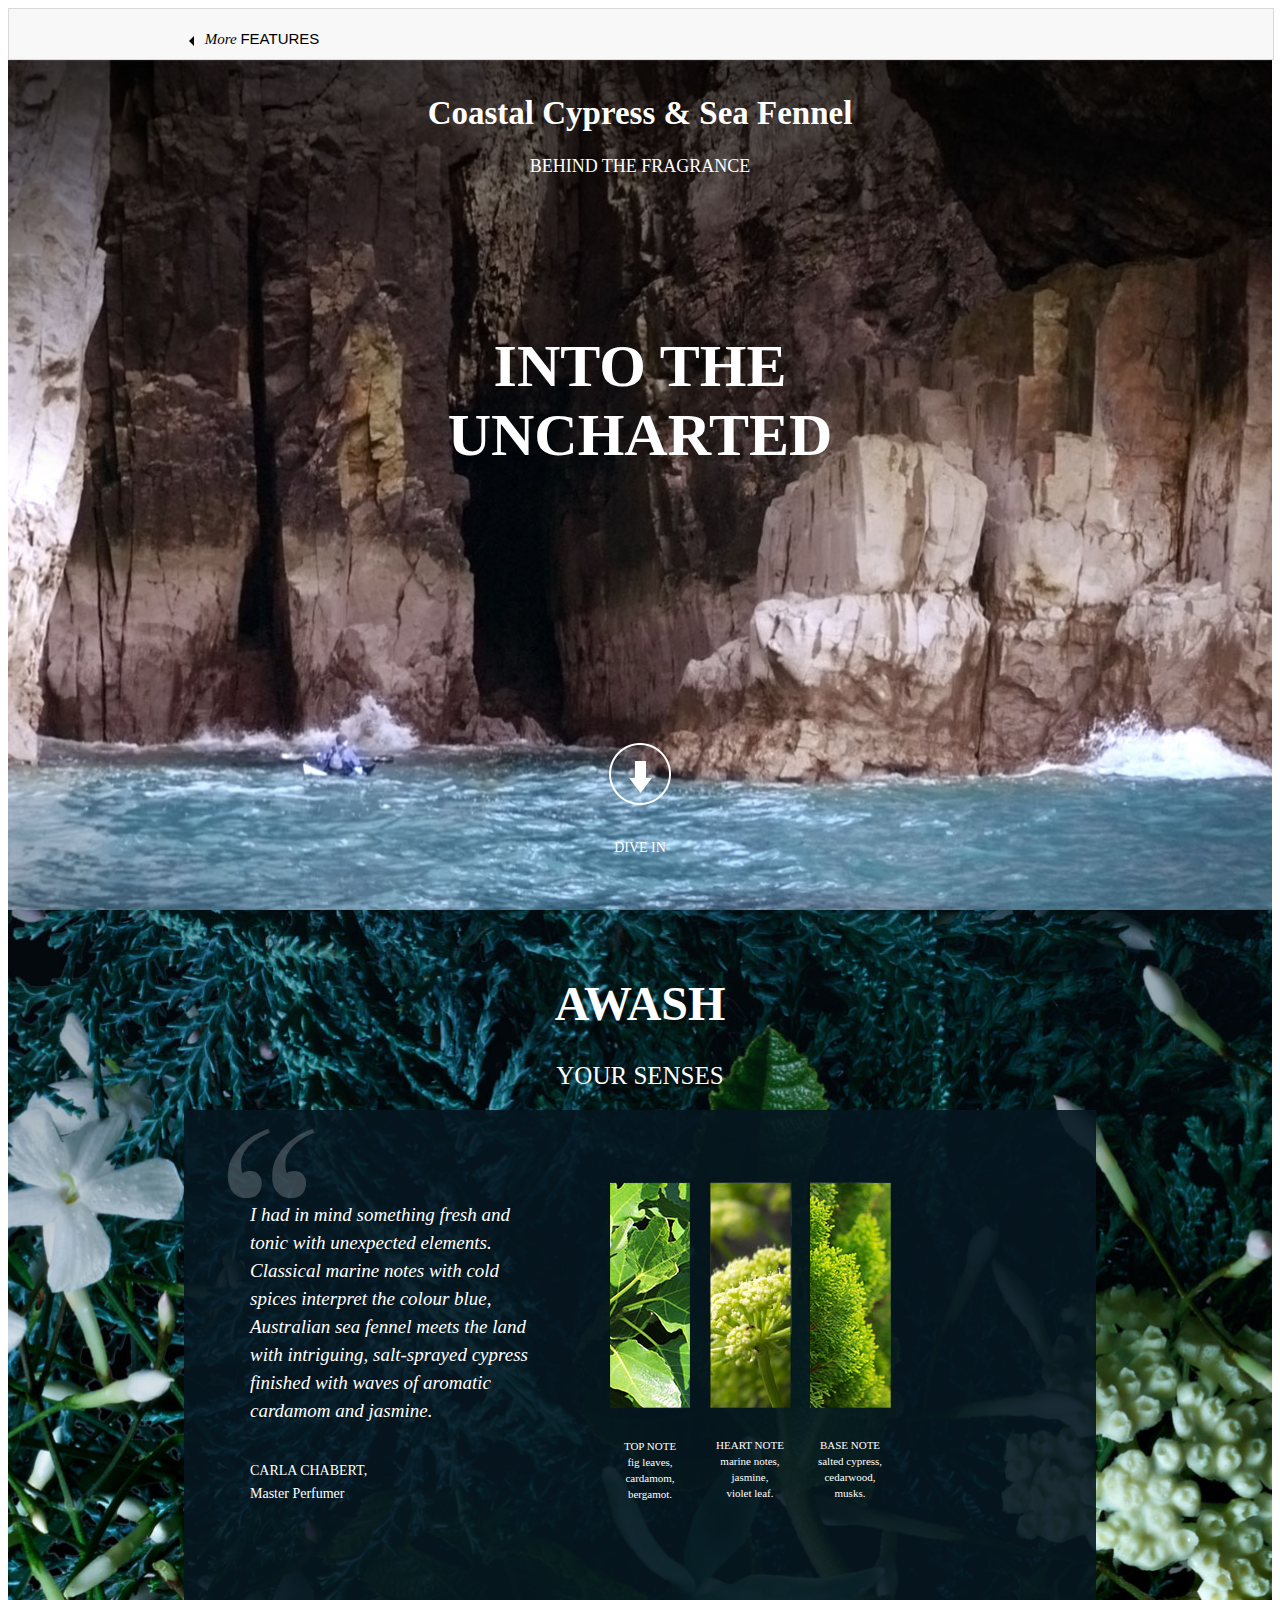
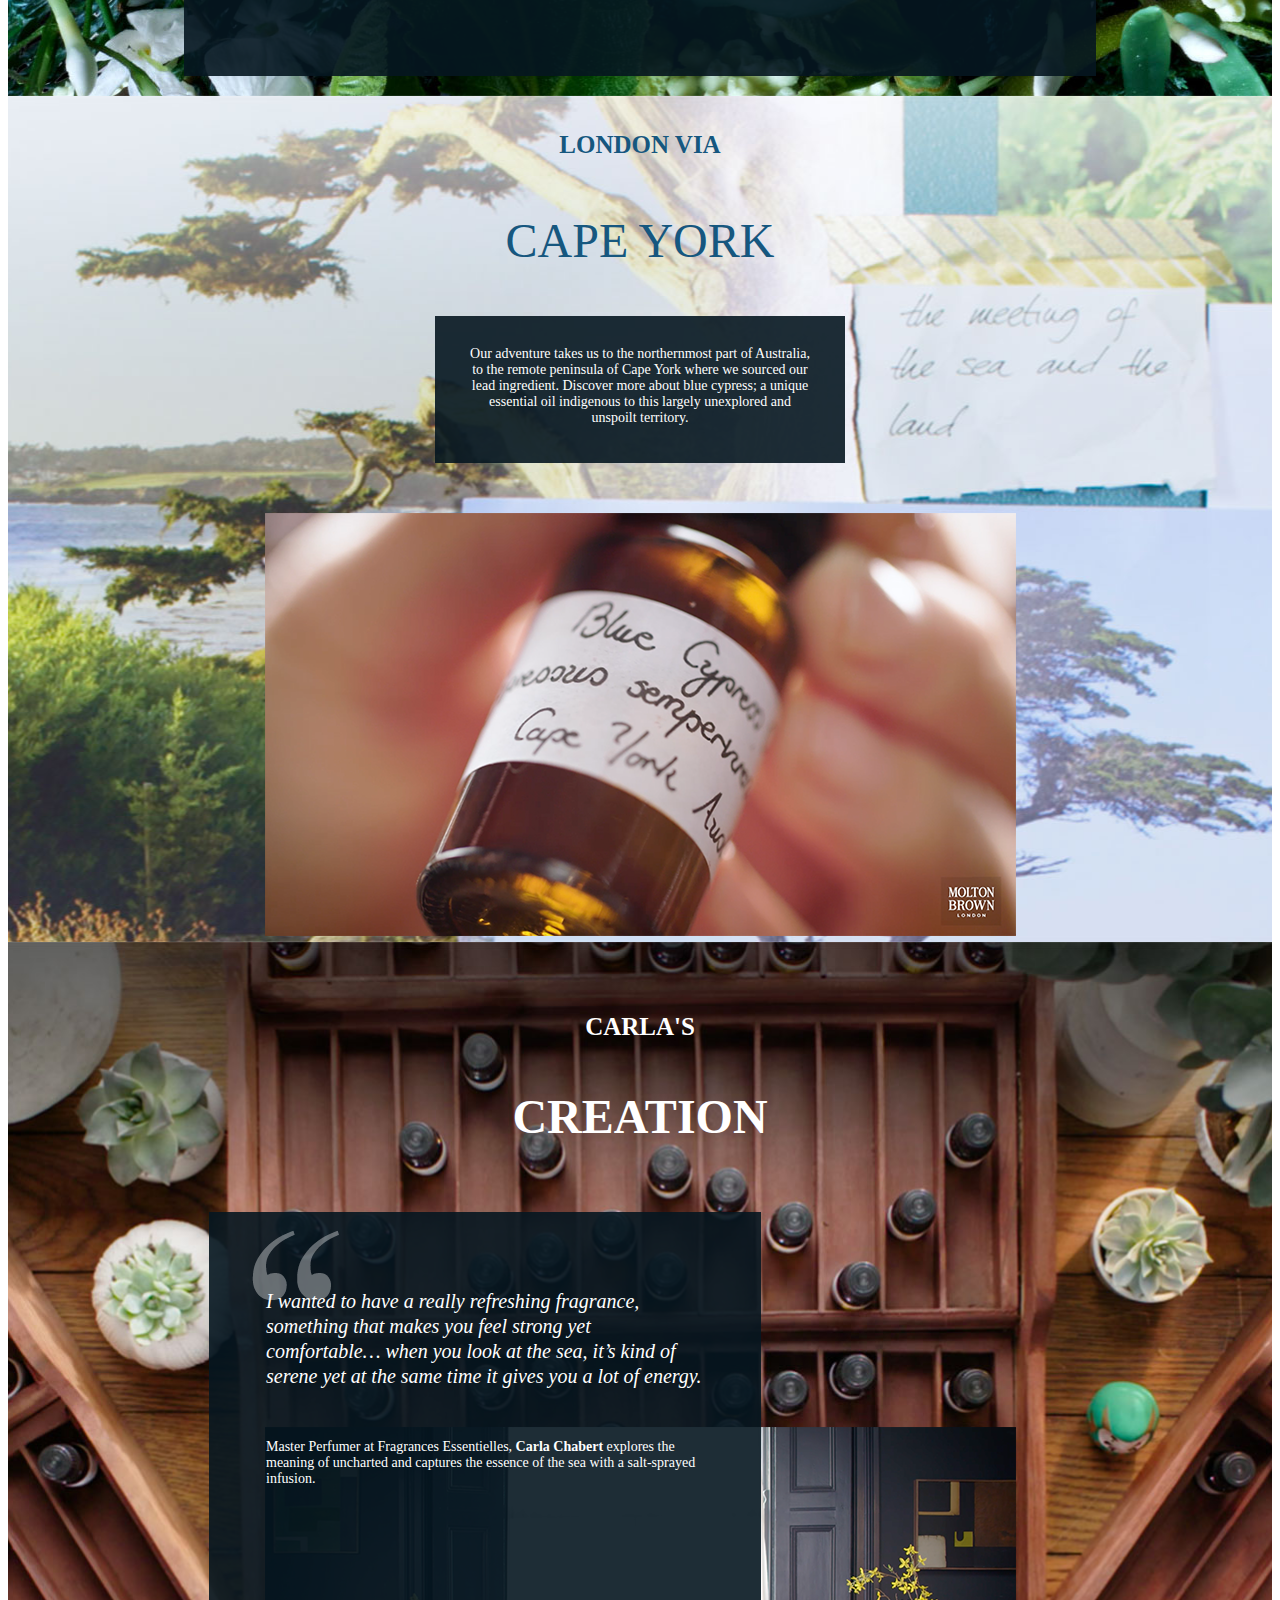
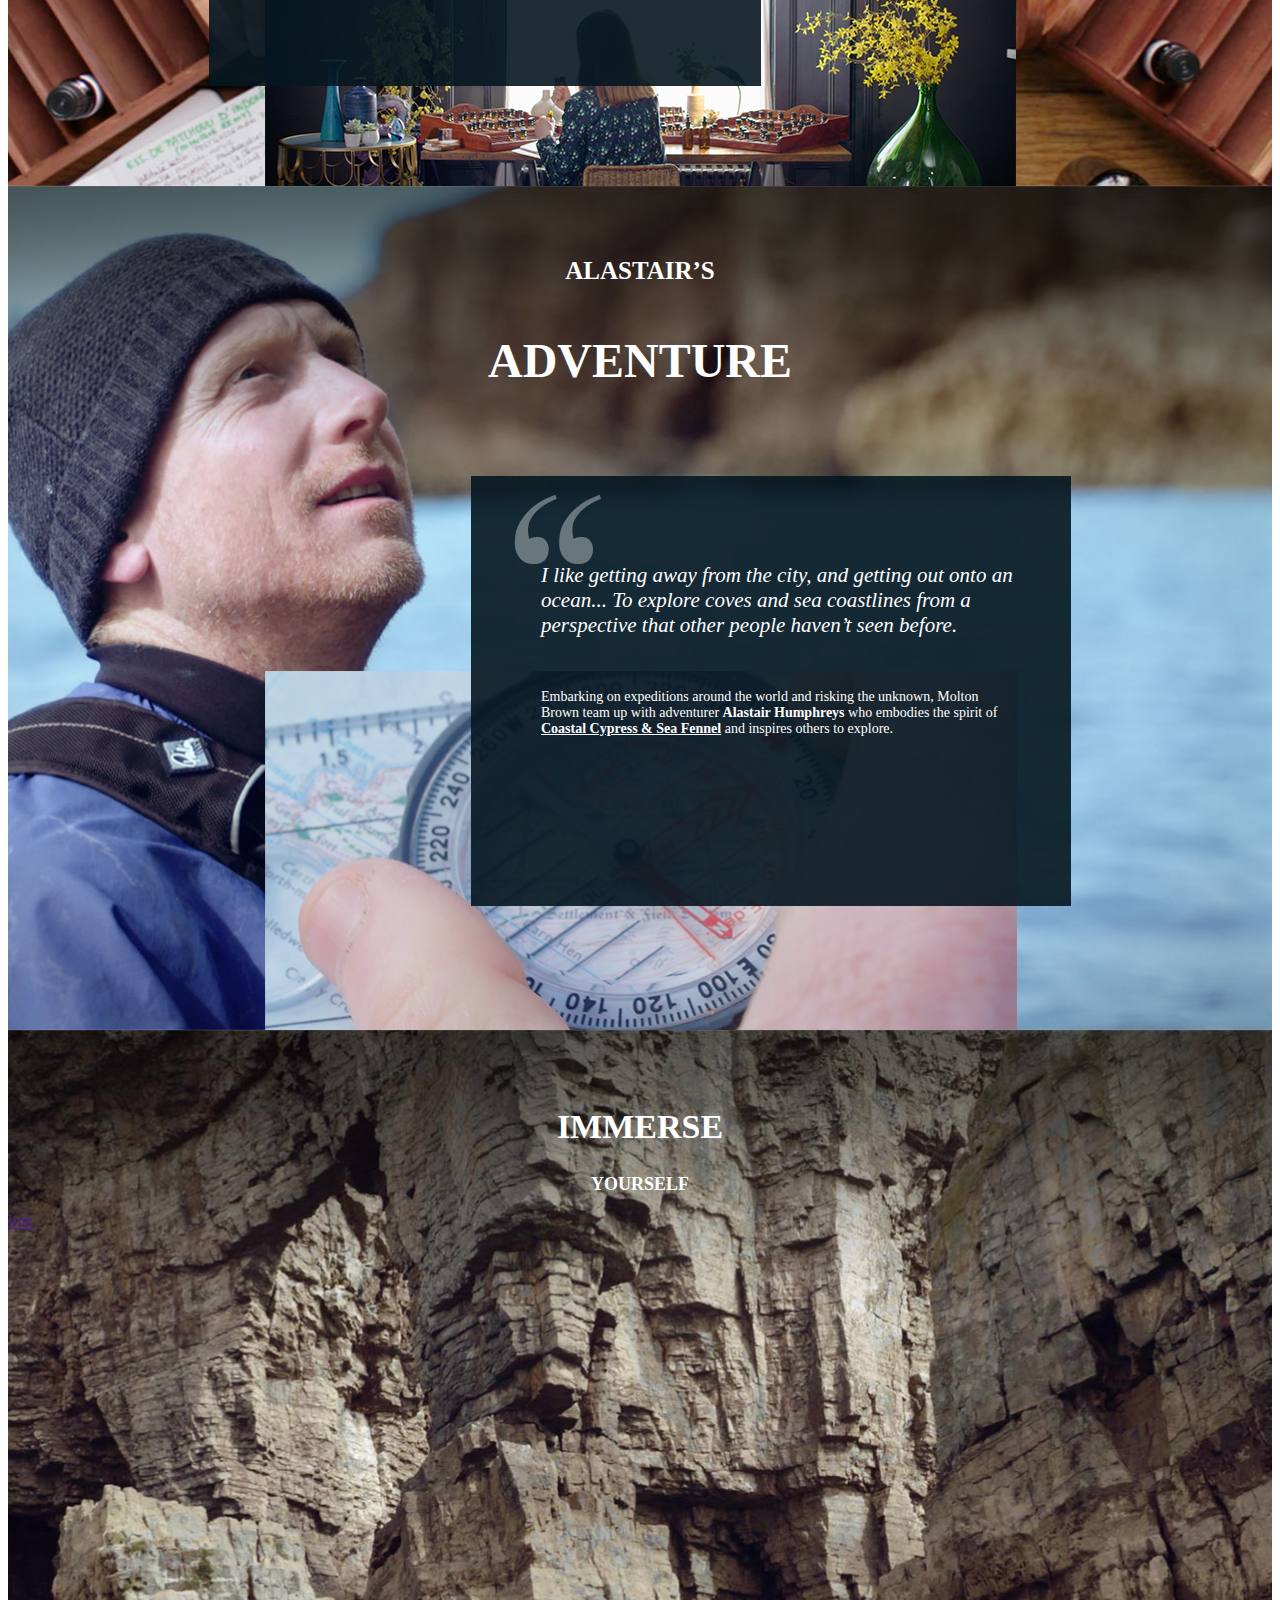
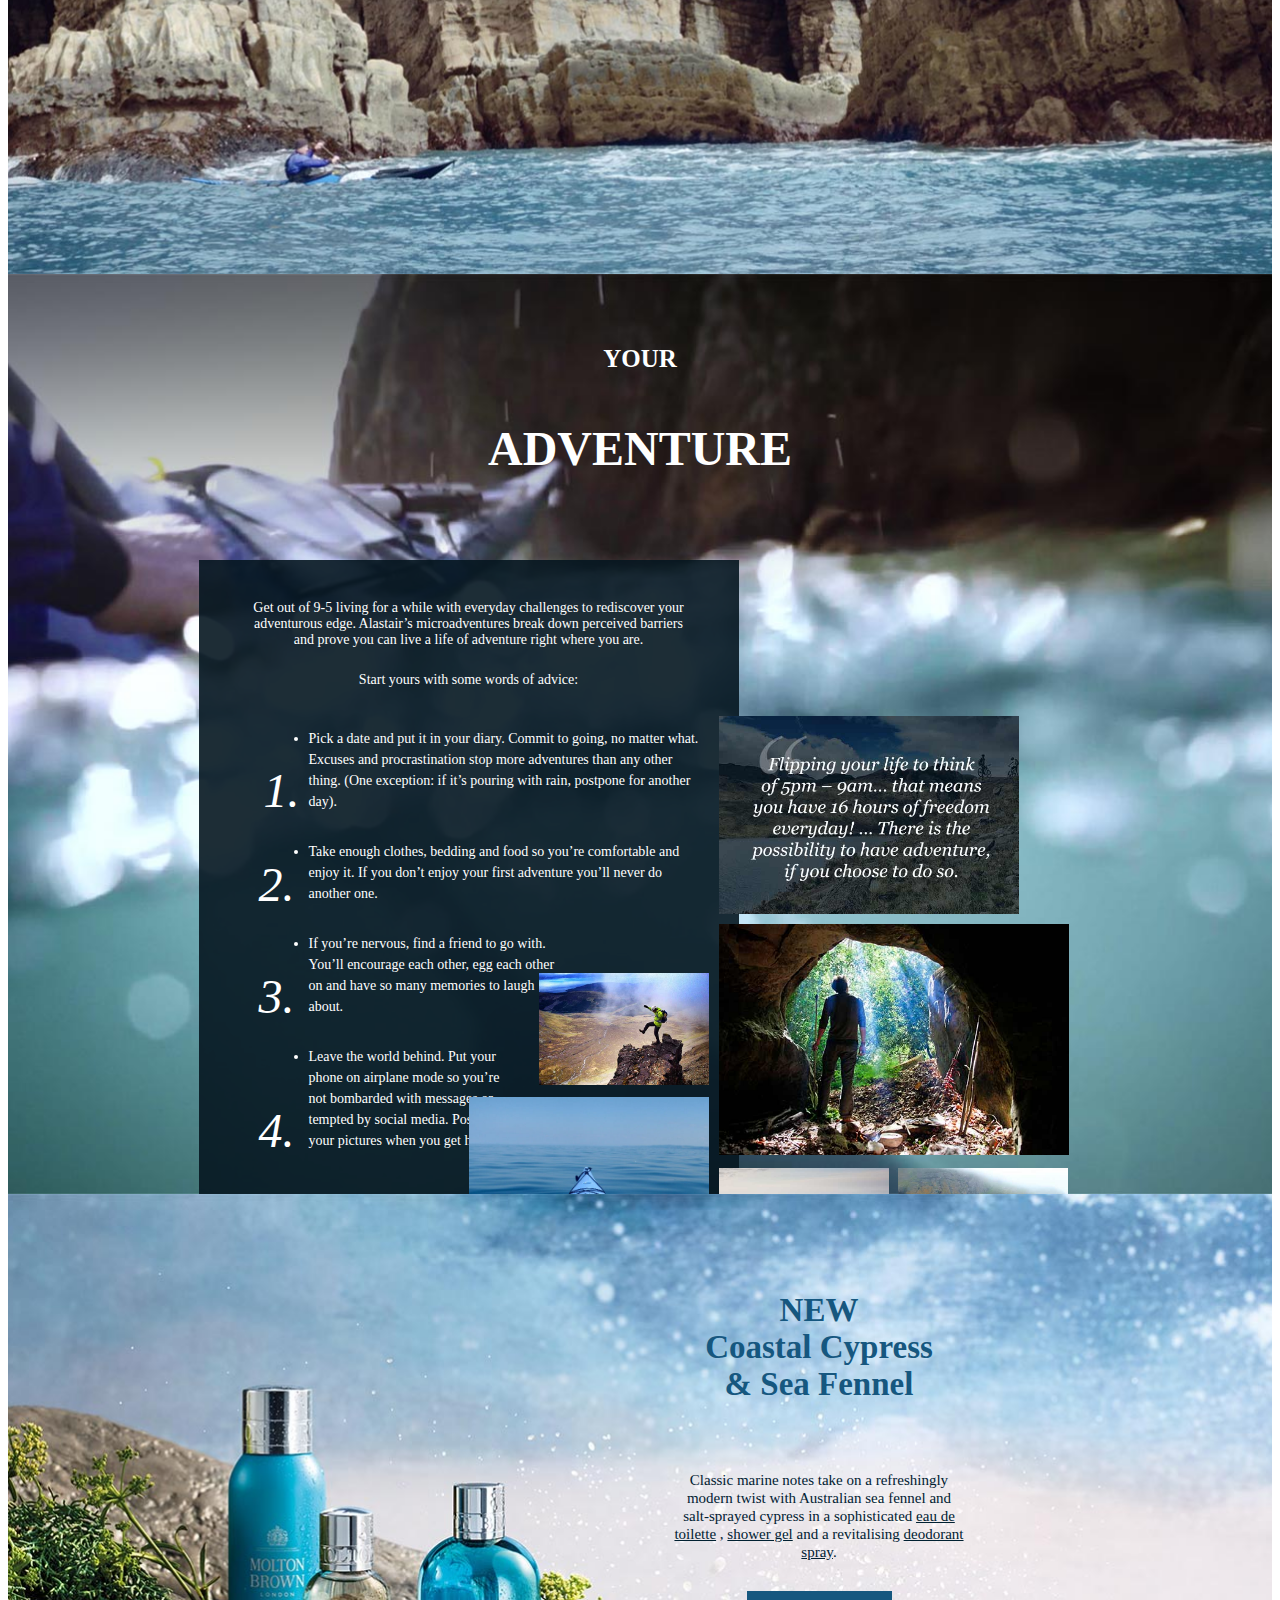
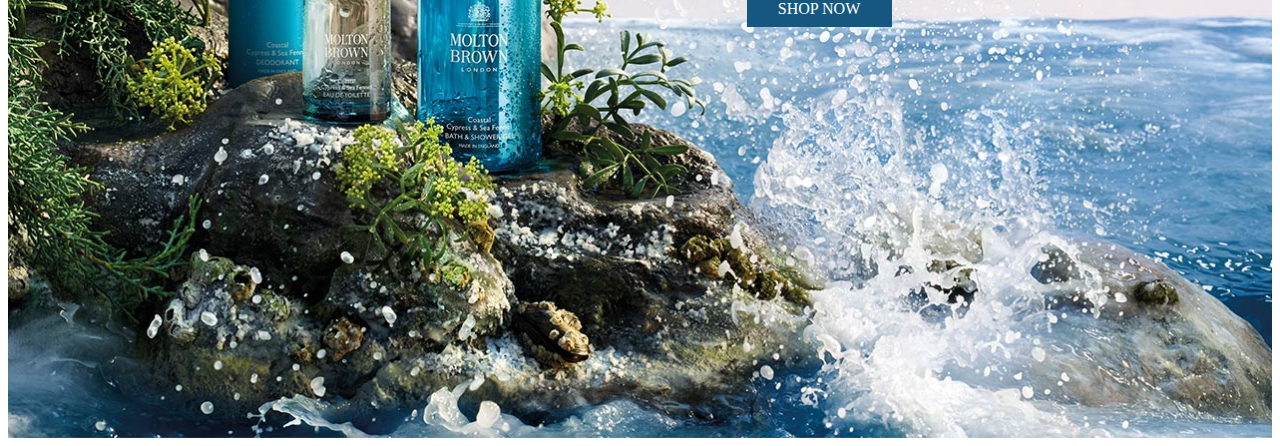
==== into-the-uncharted.html @ 46f12d9f "changes" ====
<!DOCTYPE html>
<html>
	<head>
		<title></title>
		<link rel="stylesheet" type="text/css" href="style.css">
		<link rel="stylesheet" type="text/css" href="http://css.moltonbrown.co.uk/css/default.css?version=9">
		<link rel="stylesheet" href="http://css.moltonbrown.co.uk/css/mb.css?version=9">
		<meta name="viewport" id="viewport" content="width=device-width,minimum-scale=1.0,maximum-scale=10.0,initial-scale=1.0" />
		 <script type="text/javascript" src="http://jscripts.moltonbrown.co.uk/javascript/jquery.min-1.11.1.js?version=9"></script>

	</head>
	<body>
<!-- 	<div id="preloader-overlay">
    <div class="preloader"></div>
</div> -->
		<div class="features-tb" style="border:1px solid #d9d9d9;background-color:#f8f8f8;text-align: center;/* padding: 4px 0; */height: 50px;">
			<ul>
				<li style="float: left;margin-left: -34px;">
					<a class="features-link" href="/store/features/" manual_cm_sp="GiftConcierge-_-Text-_-FeaturesMore" data-ajax="false">
						<i>More</i>
						<span style="text-transform:uppercase; font-style: normal; font-family: Trebuchet, Trebuchet MS, Arial, Helvetica, sans-serif;">Features</span></a>
						
						
					</li>
					<li><a href="/store/features/#know" manual_cm_sp="GiftConcierge-_-IMG-_-FeaturesInTheKnow" data-ajax="false"><span class="fs-36 collections"></span></a></li>
				</ul>
			</div>
			<div class="section group uncharted-wrap">
			<div class="hero">
			<div class="innerContent">
				<h2>Coastal Cypress & Sea Fennel</h2>
				<h3>BEHIND THE FRAGRANCE</h3>
				<h1>INTO THE UNCHARTED</h1>
				<img src="/MBPromoImages/Website_Assets/into-the-uncharted/dive-in.png" alt="" class="divein-logo">
				<p class="trebuchet">DIVE IN</p>
			</div>

			</div>
				<div class="col span_12_of_12 section2">
					<h2 class="trebuchet">AWASH</h2>
					<h3 class="trebuchet">YOUR SENSES</h3>
					<div class="innerContent absolute-center">
						<div class="left">
							<p class="georgia">I had in mind something fresh and tonic with unexpected elements. Classical marine notes with cold spices interpret the colour blue, Australian sea fennel meets the land with intriguing, salt-sprayed cypress finished with waves of aromatic cardamom and jasmine.</p>
							<p class="trebuchet">CARLA CHABERT, <span>Master Perfumer</span></p>
						</div>
						<div class="right">
							<div class="section2-right-wrap">
								<div class="section2-right-1">
									<img src="/MBPromoImages/Website_Assets/into-the-uncharted/section2-img1.jpg" alt="">
									<p>TOP NOTE<br/>fig leaves, cardamom, bergamot.</p>
								</div>
								<div class="section2-right-2">
									<img src="/MBPromoImages/Website_Assets/into-the-uncharted/section2-img2.jpg" alt="">
									<p>HEART NOTE marine notes, jasmine,<br/> violet leaf.</p>
								</div>
								<div class="section2-right-3">
									<img src="/MBPromoImages/Website_Assets/into-the-uncharted/section2-img3.jpg" alt="">
									<p>BASE NOTE salted cypress, cedarwood, musks.</p>
								</div>
							</div>
						</div>
						
						
					</div>
				</div>
				<div class="col span_12_of_12 section3">
					<h2 class="trebuchet">LONDON VIA</h2>
					<h3 class="trebuchet">CAPE YORK</h3>
					<div class="innerContent">
						
						<div class="intro">
							<p class="trebuchet">Our adventure takes us to the northernmost part of Australia, to the remote peninsula of Cape York where we sourced our lead ingredient. Discover more about blue cypress; a unique essential oil indigenous to this largely unexplored and unspoilt territory.</p>
						</div>
						<div class="video" id="open-video">
							<a href="#" manual_cm_sp="PearHoneyBTBCTAPearVideo" id="open-video" data-ajax="false">
							<img src="/MBPromoImages/Website_Assets/into-the-uncharted/section3Video.png">
							</a>
						</div>
					</div>
					
				</div>
				<div class="col span_12_of_12 section4">
					<h2>CARLA'S</h2>
					<h3>CREATION</h3>
					<div class="s4wrap">
						<div class="innerContent">
							<p>I wanted to have a really refreshing fragrance, something that makes you feel strong yet comfortable… when you look at the sea, it’s kind of serene yet at the same time it gives you a lot of energy.</p>
							<p>Master Perfumer at Fragrances Essentielles, <span>Carla Chabert</span> explores the meaning of uncharted and captures the essence of the sea with a salt-sprayed infusion.</p>
						</div>
						<div class="section4Video">
						<a href="" id="carla-video">
							<img src="/MBPromoImages/Website_Assets/into-the-uncharted/section4vid.png" alt="" >
						</a>
							
						</div>
					</div>
				</div>
				<div class="col span_12_of_12 section5">
					<h2>ALASTAIR’S</h2>
					<h3>ADVENTURE</h3>
						<div class="s4wrap">
							<div class="innerContent">
								<p>I like getting away from the city,  and getting out onto an ocean... To explore coves and sea coastlines from a perspective that other people haven’t seen before.</p>
								<p>Embarking on expeditions around the world and risking the unknown, Molton Brown team up with adventurer <span>Alastair Humphreys</span> who embodies the spirit of <span class="underline">Coastal Cypress & Sea Fennel</span> and inspires others to explore.</p>
							</div>
							<div class="section4Video">
								<a href="" id="alastrair-video">
									<img src="/MBPromoImages/Website_Assets/into-the-uncharted/alastrairvideo.png" alt="">
								</a>
							</div>
						</div>
					</div>
				<div class="col span_12_of_12 section6"> 
					<h2>IMMERSE</h2>
					<h3>YOURSELF</h3>
					<a href="" id="uncharted-video">link</a>
				</div>

				<div class="col span_12_of_12 section7"> 
					<h2>YOUR</h2>
					<h3>ADVENTURE</h3>
					<div class="s7wrap">

					<div class="innerContent">
						<p>Get out of 9-5 living for a while with everyday challenges to rediscover your adventurous edge.  Alastair’s microadventures break down perceived barriers and prove you can live a life of adventure right where you are.</p>
					<p>Start yours with some words of advice: </p>
					<ul>
						<li>Pick a date and put it in your diary. Commit to going, no matter what. Excuses and procrastination stop more adventures than any other thing. (One exception: if it’s pouring with rain, postpone for another day).</li>
						<li>Take enough clothes, bedding and food so you’re comfortable and enjoy it. If you don’t enjoy your first adventure you’ll never do another one.</li>
						<li>If you’re nervous, find a friend to go with. You’ll encourage each other, egg each other on and have so many memories to laugh about.</li>
						<li>Leave the world behind. Put your phone on airplane mode so you’re not bombarded with messages or tempted by social media. Post your pictures when you get home.</li>
					</ul>
					</div>
					<div class="carousel">
						<img src="/MBPromoImages/Website_Assets/into-the-uncharted/01_Collage-Images.jpg" class="carousel-slide1" alt="">
						<img src="/MBPromoImages/Website_Assets/into-the-uncharted/02_Collage-Images.jpg" class="carousel-slide2" alt="">
						<img src="/MBPromoImages/Website_Assets/into-the-uncharted/03_Collage-Images.jpg" class="carousel-slide3" alt="">
						<img src="/MBPromoImages/Website_Assets/into-the-uncharted/04_Collage-Images.jpg" class="carousel-slide4" alt="">
						<img src="/MBPromoImages/Website_Assets/into-the-uncharted/05_Collage-Images.jpg" class="carousel-slide5" alt="">
						<img src="/MBPromoImages/Website_Assets/into-the-uncharted/06_Collage-Images.jpg" class="carousel-slide6" alt="">
						
					</div>				
					</div>
				</div>

				<div class="col span_12_of_12 section8"> 
					<div class="s8wrap">
						<div class="innerContent">
							<h2>NEW<br/> Coastal Cypress<br/> & Sea Fennel</h2>
								<p>Classic marine notes take on a refreshingly modern twist with Australian sea fennel and salt-sprayed cypress in a sophisticated  <span>eau de toilette</span> , <span>shower gel</span> and a revitalising <span>deodorant spray</span>.</p>
							<div href="" class="cta">SHOP NOW</a>
							</div>

					</div>
					</div>


			</div>

<script type="text/javascript">
$( document ).ready(function() {

	//Pre-loader
	// $(window).load(function(){
	// 	$('#preloader-overlay').fadeOut('slow',function(){$(this).remove();});
	// });

	// Video 
	$('#open-video').click(function(e){
		$("#video").remove();
		$(".overlay").addClass("active");
		$(".overlay").prepend( "<iframe class='video-iframe' width='100%' height='100%' src='https://www.youtube.com/embed/ASZXXXNhRgU?modestbranding=1&rel=0&showinfo=0&color=white&wmode=opaque&autoplay=1' id='video' frameborder='0' allowfullscreen mozallowfullscreen webkitallowfullscreen></iframe>" );
		e.preventDefault();
		history.pushState('', '', '?video=open');
	});

	if ( window.location.href.indexOf('video=open') > -1 ) {
		$("#video").remove();
		$(".overlay").addClass("active");
		$(".overlay").prepend( "<iframe class='video-iframe' width='80%' height='80%' src='//youtube.com/embed/g0dbj94r2Yg?modestbranding=1&rel=0&showinfo=0&color=white&wmode=opaque&autoplay=1' id='video' frameborder='0' allowfullscreen mozallowfullscreen webkitallowfullscreen></iframe>" );
	};

	$('#close-video').click(function(e){
		$("#video").remove();
		$(".overlay").removeClass("active");
		e.preventDefault();
		history.pushState('','', window.location.protocol + '//' + window.location.host + window.location.pathname);
	});

		$('#carla-video').click(function(e){
		$("#video").remove();
		$(".overlay").addClass("active");
		$(".overlay").prepend( "<iframe class='video-iframe' width='100%' height='100%' src='https://www.youtube.com/embed/sTFjA3hQt7w?modestbranding=1&rel=0&showinfo=0&color=white&wmode=opaque&autoplay=1' id='video' frameborder='0' allowfullscreen mozallowfullscreen webkitallowfullscreen></iframe>" );
		e.preventDefault();
		history.pushState('', '', '?video=open');
	});

	if ( window.location.href.indexOf('video=open') > -1 ) {
		$("#video").remove();
		$(".overlay").addClass("active");
		$(".overlay").prepend( "<iframe class='video-iframe' width='80%' height='80%' src='//youtube.com/embed/g0dbj94r2Yg?modestbranding=1&rel=0&showinfo=0&color=white&wmode=opaque&autoplay=1' id='video' frameborder='0' allowfullscreen mozallowfullscreen webkitallowfullscreen></iframe>" );
	};

	$('#close-video').click(function(e){
		$("#video").remove();
		$(".overlay").removeClass("active");
		e.preventDefault();
		history.pushState('','', window.location.protocol + '//' + window.location.host + window.location.pathname);
	});
	//alastrair-video

			$('#alastrair-video').click(function(e){
		$("#video").remove();
		$(".overlay").addClass("active");
		$(".overlay").prepend( "<iframe class='video-iframe' width='100%' height='100%' src='https://www.youtube.com/embed/Xt_CF7uYcQs?modestbranding=1&rel=0&showinfo=0&color=white&wmode=opaque&autoplay=1' id='video' frameborder='0' allowfullscreen mozallowfullscreen webkitallowfullscreen></iframe>" );
		e.preventDefault();
		history.pushState('', '', '?video=open');
	});

	if ( window.location.href.indexOf('video=open') > -1 ) {
		$("#video").remove();
		$(".overlay").addClass("active");
		$(".overlay").prepend( "<iframe class='video-iframe' width='80%' height='80%' src='//youtube.com/embed/g0dbj94r2Yg?modestbranding=1&rel=0&showinfo=0&color=white&wmode=opaque&autoplay=1' id='video' frameborder='0' allowfullscreen mozallowfullscreen webkitallowfullscreen></iframe>" );
	};

	$('#close-video').click(function(e){
		$("#video").remove();
		$(".overlay").removeClass("active");
		e.preventDefault();
		history.pushState('','', window.location.protocol + '//' + window.location.host + window.location.pathname);
	});

	//uncharted-video

				$('#uncharted-video').click(function(e){
		$("#video").remove();
		$(".overlay").addClass("active");
		$(".overlay").prepend( "<iframe class='video-iframe' width='100%' height='100%' src='https://www.youtube.com/embed/vTKDsxnr9E4?modestbranding=1&rel=0&showinfo=0&color=white&wmode=opaque&autoplay=1' id='video' frameborder='0' allowfullscreen mozallowfullscreen webkitallowfullscreen></iframe>" );
		e.preventDefault();
		history.pushState('', '', '?video=open');
	});

	if ( window.location.href.indexOf('video=open') > -1 ) {
		$("#video").remove();
		$(".overlay").addClass("active");
		$(".overlay").prepend( "<iframe class='video-iframe' width='80%' height='80%' src='//youtube.com/embed/g0dbj94r2Yg?modestbranding=1&rel=0&showinfo=0&color=white&wmode=opaque&autoplay=1' id='video' frameborder='0' allowfullscreen mozallowfullscreen webkitallowfullscreen></iframe>" );
	};

	$('#close-video').click(function(e){
		$("#video").remove();
		$(".overlay").removeClass("active");
		e.preventDefault();
		history.pushState('','', window.location.protocol + '//' + window.location.host + window.location.pathname);
	});
	
});
</script>

	<div class="overlay" id="close-video">
    	<span>Close X</span>
    </div>

   
		</body>
	</html>
---- style.css ----
.mb_page_wrapper {
  width: 100% !important; }

/* pre-loader */
#preloader-overlay {
  width: 100%;
  height: 100%;
  position: fixed;
  top: 0;
  left: 0;
  z-index: 9999;
  /* Permalink - use to edit and share this gradient: http://colorzilla.com/gradient-editor/#16577f+0,ffffff+100 */
  background: #16577f;
  /* Old browsers */
  background: -moz-linear-gradient(top, #16577f 0%, #ffffff 100%);
  /* FF3.6-15 */
  background: -webkit-linear-gradient(top, #16577f 0%, #ffffff 100%);
  /* Chrome10-25,Safari5.1-6 */
  background: linear-gradient(to bottom, #16577f 0%, #ffffff 100%);
  /* W3C, IE10+, FF16+, Chrome26+, Opera12+, Safari7+ */
  filter: progid:DXImageTransform.Microsoft.gradient( startColorstr='#16577f', endColorstr='#ffffff',GradientType=0 );
  /* IE6-9 */ }

#preloader-overlay .preloader {
  background: url("/MBPromoImages/Microsites/Rosa2016/BehindBlend/preloader.png") no-repeat;
  width: 41px;
  height: 41px;
  margin: -19px 0 0 -19px;
  position: absolute;
  top: 50%;
  left: 50%;
  -webkit-animation: spin 1.5s linear infinite;
  -moz-animation: spin 1.5s linear infinite;
  animation: spin 1.5s linear infinite; }

@-webkit-keyframes spin {
  from {
    -webkit-transform: rotate(0deg); }
  to {
    -webkit-transform: rotate(360deg); } }

@-moz-keyframes spin {
  from {
    -moz-transform: rotate(0deg); }
  to {
    -moz-transform: rotate(360deg); } }

@keyframes spin {
  from {
    -webkit-transform: rotate(0deg);
    transform: rotate(0deg); }
  to {
    -webkit-transform: rotate(360deg);
    transform: rotate(360deg); } }

/* overlay */
.uncharted-wrap .overlay {
  background: rgba(0, 0, 0, 0.8);
  display: none;
  height: 100%;
  left: 0;
  padding: 10%;
  position: fixed;
  top: 0;
  width: 100%;
  text-align: center;
  z-index: 9999; }

.uncharted-wrap .overlay.active {
  display: block; }

.uncharted-wrap .overlay > span {
  display: block;
  font-size: 14px;
  line-height: 32px;
  margin: 20px auto 0 auto;
  color: #ffffff;
  cursor: pointer;
  background: #464646;
  text-align: center;
  width: 110px; }

.uncharted-wrap .overlay > span:hover {
  background: #606060; }

/* animated content */
.uncharted-wrap .overlay > span {
  -webkit-transition: all .4s ease-in-out .2s;
  -moz-transition: all .4s ease-in-out .2s;
  -ms-transition: all .4s ease-in-out .2s;
  -o-transition: all .4s ease-in-out .2s;
  transition: all .4s ease-in-out .2s; }

.absolute-center {
  margin: auto;
  position: absolute;
  top: 0;
  left: 0;
  bottom: 0;
  right: 0; }

.trebuchet {
  font-family: "Trebuchet", Trebuchet MS !important; }

.georgia {
  font-family: Georgia, 'Times New Roman', Times, serif !important;
  -webkit-font-smoothing: antialiased !important; }

/*top bar*/
.features-tb {
  width: 100%; }

.features-tb ul li {
  display: inline-block;
  margin-left: 4px;
  margin-top: 5px; }

.features-tb ul {
  text-align: right;
  margin-right: 8px;
  margin: 0 auto; }

.fs-36 {
  background: url(http://www.moltonbrown.co.uk/MBPromoImages/Microsites/Features/features-sprite-72.png) no-repeat 0 0;
  background-size: 36px;
  display: inline-block;
  font-size: 0;
  height: 36px;
  vertical-align: middle;
  width: 36px;
  background-position: 0px -92px;
  float: right; }

.features-link {
  float: left;
  display: block;
  margin-top: 16px;
  margin-left: 44px;
  font-size: 15px;
  color: #000;
  text-decoration: none; }

.features-link:before {
  border-top: 5px solid transparent;
  border-right: 5px solid;
  border-bottom: 5px solid transparent;
  content: "";
  display: inline-block;
  height: 0;
  margin-right: 7px;
  vertical-align: middle;
  visibility: visible;
  width: 0; }

.features-tb ul {
  text-align: right;
  margin-right: 8px;
  width: 964px;
  margin: 0 auto; }

#gift-concierge i, #gift-concierge em {
  font-family: Georgia, 'Times New Roman', Times, serif !important; }

@media only screen and (min-width: 0px) and (max-width: 767px) {
  .features-tb ul {
    width: 100% !important; } }

/*  SECTIONS  */
.section {
  clear: both;
  padding: 0px;
  margin: 0px; }

/*  COLUMN SETUP  */
.col {
  display: block;
  float: left;
  margin: 0; }

.col:first-child {
  margin-left: 0; }

/*  GROUPING  */
.group:before,
.group:after {
  content: "";
  display: table; }

.group:after {
  clear: both; }

.group {
  zoom: 1;
  /* For IE 6/7 */ }

/*  GRID OF TWELVE  */
.span_12_of_12 {
  width: 100%; }

.span_11_of_12 {
  width: 91.53%; }

.span_10_of_12 {
  width: 83.06%; }

.span_9_of_12 {
  width: 74.6%; }

.span_8_of_12 {
  width: 66.13%; }

.span_7_of_12 {
  width: 57.66%; }

.span_6_of_12 {
  width: 49.2%; }

.span_5_of_12 {
  width: 40.73%; }

.span_4_of_12 {
  width: 32.26%; }

.span_3_of_12 {
  width: 23.8%; }

.span_2_of_12 {
  width: 15.33%; }

.span_1_of_12 {
  width: 6.866%; }

/*  GO FULL WIDTH BELOW 480 PIXELS */
@media only screen and (max-width: 480px) {
  .col {
    margin: 0; }
  .span_1_of_12, .span_2_of_12, .span_3_of_12, .span_4_of_12, .span_5_of_12, .span_6_of_12, .span_7_of_12, .span_8_of_12, .span_9_of_12, .span_10_of_12, .span_11_of_12, .span_12_of_12 {
    width: 100%; } }

.static_content_test .mb_page_wrapper * {
  box-sizing: inherit !important; }

@media only screen and (min-width: 0px) and (max-width: 767px) {
  body {
    min-width: 100% !important; } }

.uncharted-wrap .hero {
  position: relative;
  background: url("MBPromoImages/Website_Assets/into-the-uncharted/01_Intro_Back-up-Still-Image.jpg") 50% 50% no-repeat;
  background-size: cover;
  background-position: center center;
  min-height: 850px; }
  .uncharted-wrap .hero .innerContent {
    margin: 0 auto;
    max-width: 600px;
    text-align: center; }
    .uncharted-wrap .hero .innerContent h2 {
      font-size: 33px;
      color: #fff;
      font-family: "Trebuchet", Trebuchet MS !important;
      text-align: center;
      padding-top: 35px;
      margin: 0 auto; }
    .uncharted-wrap .hero .innerContent h3 {
      font-size: 18px;
      text-align: center;
      color: #fff;
      font-weight: normal;
      padding-top: 6px; }
    .uncharted-wrap .hero .innerContent h1 {
      font-size: 60px;
      padding-top: 115px;
      text-align: center;
      color: #fff;
      font-family: "Trebuchet", Trebuchet MS !important; }
    .uncharted-wrap .hero .innerContent .divein-logo {
      padding-top: 233px; }
    .uncharted-wrap .hero .innerContent p {
      font-size: 14px;
      color: #fff;
      padding-top: 17px; }

@media only screen and (min-width: 0px) and (max-width: 767px) {
  .uncharted-wrap .hero {
    background: url("MBPromoImages/Website_Assets/into-the-uncharted/mobile-intro.gif") 50% 50% no-repeat;
    background-size: cover;
    background-position: 100% 100%;
    min-height: 442px;
    height: 500px; }
    .uncharted-wrap .hero .innerContent {
      max-width: 100%; }
      .uncharted-wrap .hero .innerContent h2 {
        width: 50%;
        font-size: 22px; }
      .uncharted-wrap .hero .innerContent h3 {
        font-size: 14px; }
      .uncharted-wrap .hero .innerContent img {
        display: none; }
      .uncharted-wrap .hero .innerContent h1 {
        width: 90%;
        margin: 0 auto;
        font-size: 40px;
        padding-top: 50px; }
      .uncharted-wrap .hero .innerContent .divein-logo {
        display: inline-block;
        padding-top: 50px; } }

.uncharted-wrap .section2 {
  position: relative;
  background: url("MBPromoImages/Website_Assets/into-the-uncharted/03_The-Ingredients.jpg") 50% 50% no-repeat;
  background-size: cover;
  background-position: center center;
  min-height: 786px; }
  .uncharted-wrap .section2 h2 {
    font-size: 48px;
    color: #fff;
    font-family: "Trebuchet", Trebuchet MS !important;
    text-align: center;
    padding-top: 66px;
    margin: 0 auto; }
  .uncharted-wrap .section2 h3 {
    font-size: 25px;
    text-align: center;
    color: #fff;
    font-weight: normal;
    padding-top: 6px; }
  .uncharted-wrap .section2 .innerContent {
    background-color: rgba(6, 22, 32, 0.9);
    height: 428px;
    width: 90%;
    margin: 200px auto;
    max-width: 780px;
    padding: 72px 66px 66px 66px; }
    .uncharted-wrap .section2 .innerContent:before {
      background: url("MBPromoImages/Website_Assets/into-the-uncharted/quote.png") 100% no-repeat;
      content: url("");
      top: 3px;
      left: 30px;
      width: 100px;
      height: 100px;
      position: absolute;
      display: inline-block; }
    .uncharted-wrap .section2 .innerContent .left {
      float: left;
      max-width: 360px; }
    .uncharted-wrap .section2 .innerContent .right {
      float: left;
      width: 283px; }
      .uncharted-wrap .section2 .innerContent .right .section2-right-1, .uncharted-wrap .section2 .innerContent .right .section2-right-2, .uncharted-wrap .section2 .innerContent .right .section2-right-3 {
        float: left;
        width: 80px; }
        .uncharted-wrap .section2 .innerContent .right .section2-right-1 p, .uncharted-wrap .section2 .innerContent .right .section2-right-2 p, .uncharted-wrap .section2 .innerContent .right .section2-right-3 p {
          font-size: 11px;
          width: 100%;
          text-align: center;
          line-height: 16px;
          padding-top: 14px;
          font-family: "Trebuchet", Trebuchet MS !important; }
      .uncharted-wrap .section2 .innerContent .right .section2-right-1, .uncharted-wrap .section2 .innerContent .right .section2-right-2 {
        margin-right: 20px; }
    .uncharted-wrap .section2 .innerContent p {
      font-size: 19px;
      width: 80%;
      color: #fff;
      font-style: italic;
      font-weight: normal;
      font-family: Georgia;
      line-height: 28px; }
    .uncharted-wrap .section2 .innerContent p:last-child {
      padding-top: 13px;
      font-style: normal;
      font-size: 14px; }
      .uncharted-wrap .section2 .innerContent p:last-child span {
        display: block;
        margin-top: -5px; }

@media only screen and (min-width: 0px) and (max-width: 767px) {
  .uncharted-wrap .section2 {
    height: 870px;
    background-position: -1220px; }
    .uncharted-wrap .section2 h2 {
      font-size: 34px;
      padding-top: 50px; }
    .uncharted-wrap .section2 h3 {
      font-size: 18px;
      margin-top: -5px; }
    .uncharted-wrap .section2 .innerContent {
      padding: 0px;
      height: 724px;
      max-width: 320px;
      margin: 133px auto; }
      .uncharted-wrap .section2 .innerContent:before {
        top: -3px;
        left: -26px;
        background-size: 50%; }
      .uncharted-wrap .section2 .innerContent p {
        text-align: center;
        margin: 0 auto;
        line-height: 24px;
        max-width: 230px;
        padding-top: 45px;
        font-size: 19px; }
      .uncharted-wrap .section2 .innerContent p:nth-child(2) {
        padding-bottom: 10px;
        font-size: 14px;
        line-height: 18px; }
      .uncharted-wrap .section2 .innerContent .left {
        width: 100% !important; }
      .uncharted-wrap .section2 .innerContent .right {
        width: 272px;
        margin: 0 auto;
        float: none; }
        .uncharted-wrap .section2 .innerContent .right p {
          font-size: 11px !important;
          line-height: 14px !important; }
        .uncharted-wrap .section2 .innerContent .right .section2-right-1, .uncharted-wrap .section2 .innerContent .right .section2-right-2 {
          margin-right: 15px; }
      .uncharted-wrap .section2 .innerContent p:last-child {
        padding-top: 13px;
        font-style: normal;
        font-size: 14px; }
        .uncharted-wrap .section2 .innerContent p:last-child span {
          display: block;
          margin-top: 0px;
          margin-bottom: 12px; } }

.uncharted-wrap .section3 {
  position: relative;
  background: url("MBPromoImages/Website_Assets/into-the-uncharted/04_Cape-York.jpg") 50% 50% no-repeat;
  background-size: cover;
  background-position: center center;
  min-height: 846px; }
  .uncharted-wrap .section3 h2 {
    font-size: 25px;
    color: #16577f;
    font-family: "Trebuchet", Trebuchet MS !important;
    text-align: center;
    padding-top: 35px;
    margin: 0 auto; }
  .uncharted-wrap .section3 h3 {
    font-size: 48px;
    text-align: center;
    color: #16577f;
    font-weight: normal;
    padding-top: 6px;
    font-family: "Trebuchet", Trebuchet MS !important; }
  .uncharted-wrap .section3 .innerContent .intro {
    background-color: rgba(6, 22, 32, 0.9);
    width: 410px;
    height: 147px;
    margin: 0 auto;
    margin-top: 46px; }
    .uncharted-wrap .section3 .innerContent .intro p {
      color: #fff;
      font-size: 14px;
      padding: 30px;
      text-align: center;
      line-height: 16px;
      -webkit-font-smoothing: antialiased !important; }
  .uncharted-wrap .section3 .innerContent .video {
    margin: 0 auto;
    width: 750px;
    text-align: center;
    margin-top: 50px; }

@media only screen and (min-width: 0px) and (max-width: 767px) {
  .uncharted-wrap .section3 {
    min-height: 611px; }
    .uncharted-wrap .section3 h2 {
      font-size: 18px;
      padding-top: 40px; }
    .uncharted-wrap .section3 h3 {
      font-size: 34px; }
    .uncharted-wrap .section3 .innerContent {
      max-width: 320px;
      width: 287px;
      margin: 0 auto; }
      .uncharted-wrap .section3 .innerContent img {
        width: 285px; }
      .uncharted-wrap .section3 .innerContent .intro {
        width: 285px;
        height: 280px;
        margin-top: 35px; }
        .uncharted-wrap .section3 .innerContent .intro p {
          font-size: 16px;
          font-family: "Trebuchet", Trebuchet MS !important;
          padding: 50px; }
      .uncharted-wrap .section3 .innerContent .video {
        width: 287px;
        margin-top: 15px; } }

.uncharted-wrap .section4 {
  position: relative;
  background: url("MBPromoImages/Website_Assets/into-the-uncharted/05_Carlas-Creation.jpg") 50% 50% no-repeat;
  background-size: cover;
  background-position: center center;
  height: 844px; }
  .uncharted-wrap .section4 h2 {
    font-size: 25px;
    color: #fff;
    text-align: center;
    font-family: "Trebuchet", Trebuchet MS !important;
    padding-top: 50px; }
  .uncharted-wrap .section4 h3 {
    font-size: 48px;
    color: #fff;
    text-align: center; }
  .uncharted-wrap .section4 .s4wrap {
    width: 750px;
    margin: 0 auto;
    position: relative; }
    .uncharted-wrap .section4 .s4wrap .innerContent {
      background-color: rgba(6, 22, 32, 0.9);
      min-height: 360px;
      margin: 20px auto;
      max-width: 438px;
      padding: 57px;
      position: absolute;
      left: -56px; }
      .uncharted-wrap .section4 .s4wrap .innerContent p {
        font-size: 20px;
        color: #fff;
        -webkit-font-smoothing: antialiased !important;
        font-style: italic;
        font-family: Georgia;
        line-height: 25px; }
        .uncharted-wrap .section4 .s4wrap .innerContent p:before {
          background: url("MBPromoImages/Website_Assets/into-the-uncharted/quote.png") 100% no-repeat;
          content: url("");
          top: 3px;
          left: 30px;
          width: 100px;
          height: 100px;
          position: absolute;
          display: inline-block; }
        .uncharted-wrap .section4 .s4wrap .innerContent p:last-child {
          font-size: 14px;
          font-family: "Trebuchet", Trebuchet MS !important;
          font-style: normal;
          font-size: 14px;
          padding-top: 30px;
          line-height: 16px; }
          .uncharted-wrap .section4 .s4wrap .innerContent p:last-child span {
            font-weight: bold; }
    .uncharted-wrap .section4 .s4wrap .section4Video {
      padding-top: 235px; }

@media only screen and (min-width: 0px) and (max-width: 767px) {
  .uncharted-wrap .section4 {
    height: 820px;
    background-position: -1280px; }
    .uncharted-wrap .section4 .s4wrap {
      width: 285px;
      margin: 0 auto; }
      .uncharted-wrap .section4 .s4wrap .innerContent {
        width: 285px;
        left: 0;
        display: block;
        text-align: center;
        padding: 42px; }
        .uncharted-wrap .section4 .s4wrap .innerContent p {
          font-size: 20px; }
        .uncharted-wrap .section4 .s4wrap .innerContent p:last-child {
          padding-top: 10px; }
      .uncharted-wrap .section4 .s4wrap .section4Video {
        padding-top: 0; }
        .uncharted-wrap .section4 .s4wrap .section4Video img {
          width: 100%;
          padding-top: 505px; } }

.uncharted-wrap .section5 {
  position: relative;
  background: url("MBPromoImages/Website_Assets/into-the-uncharted/06_Alastairs-Adventure.jpg") 50% 50% no-repeat;
  background-size: cover;
  background-position: center center;
  height: 844px; }
  .uncharted-wrap .section5 h2 {
    font-size: 25px;
    color: #fff;
    text-align: center;
    font-family: "Trebuchet", Trebuchet MS !important;
    padding-top: 50px; }
  .uncharted-wrap .section5 h3 {
    font-size: 48px;
    color: #fff;
    text-align: center; }
  .uncharted-wrap .section5 .s4wrap {
    width: 750px;
    margin: 0 auto;
    position: relative; }
    .uncharted-wrap .section5 .s4wrap .innerContent {
      background-color: rgba(6, 22, 32, 0.9);
      min-height: 334px;
      margin: 40px auto;
      max-width: 474px;
      padding: 66px 56px 30px 70px;
      position: absolute;
      right: -56px; }
      .uncharted-wrap .section5 .s4wrap .innerContent p {
        font-size: 21px;
        color: #fff;
        -webkit-font-smoothing: antialiased !important;
        font-style: italic;
        font-family: Georgia;
        line-height: 25px; }
        .uncharted-wrap .section5 .s4wrap .innerContent p:before {
          background: url("MBPromoImages/Website_Assets/into-the-uncharted/quote.png") 100% no-repeat;
          content: url("");
          top: 3px;
          left: 30px;
          width: 100px;
          height: 100px;
          position: absolute;
          display: inline-block; }
        .uncharted-wrap .section5 .s4wrap .innerContent p:last-child {
          font-size: 14px;
          font-family: "Trebuchet", Trebuchet MS !important;
          font-style: normal;
          font-size: 14px;
          padding-top: 30px;
          line-height: 16px; }
          .uncharted-wrap .section5 .s4wrap .innerContent p:last-child span {
            font-weight: bold; }
          .uncharted-wrap .section5 .s4wrap .innerContent p:last-child span.underline {
            text-decoration: underline; }
    .uncharted-wrap .section5 .s4wrap .section4Video {
      padding-top: 235px; }

@media only screen and (min-width: 0px) and (max-width: 767px) {
  .uncharted-wrap .section5 {
    height: 752px;
    background-position: -430px; }
    .uncharted-wrap .section5 .s4wrap {
      width: 285px;
      margin: 0 auto; }
      .uncharted-wrap .section5 .s4wrap .innerContent {
        width: 285px;
        left: 0;
        display: block;
        text-align: center;
        right: 0;
        margin-top: 22px;
        padding: 0; }
        .uncharted-wrap .section5 .s4wrap .innerContent p {
          font-size: 20px;
          width: 220px;
          margin: 0 auto;
          padding-top: 40px;
          padding-bottom: 10px; }
        .uncharted-wrap .section5 .s4wrap .innerContent p:last-child {
          padding-top: 10px;
          width: 208px; }
      .uncharted-wrap .section5 .s4wrap .section4Video {
        padding-top: 0; }
        .uncharted-wrap .section5 .s4wrap .section4Video img {
          width: 100%;
          padding-top: 440px; } }

.uncharted-wrap .section6 {
  position: relative;
  background: url("MBPromoImages/Website_Assets/into-the-uncharted/07_Immerse-Yourself.jpg") 50% 50% no-repeat;
  background-size: cover;
  background-position: center center;
  height: 844px; }
  .uncharted-wrap .section6 h2 {
    font-size: 34px;
    color: #fff;
    text-align: center;
    font-family: "Trebuchet", Trebuchet MS !important;
    padding-top: 50px; }
  .uncharted-wrap .section6 h3 {
    font-size: 18px;
    color: #fff;
    text-align: center; }

.uncharted-wrap .section7 {
  position: relative;
  background: url("MBPromoImages/Website_Assets/into-the-uncharted/08_Your-Adventure.jpg") 50% 50% no-repeat;
  background-size: cover;
  background-position: center center;
  height: 920px; }
  .uncharted-wrap .section7 h2 {
    font-size: 25px;
    color: #fff;
    text-align: center;
    font-family: "Trebuchet", Trebuchet MS !important;
    padding-top: 50px; }
  .uncharted-wrap .section7 h3 {
    font-size: 48px;
    color: #fff;
    text-align: center;
    padding-bottom: 20px; }
  .uncharted-wrap .section7 .s7wrap {
    width: 883px;
    margin: 0 auto;
    position: relative;
    height: 695px;
    padding-top: 16px; }
    .uncharted-wrap .section7 .s7wrap .innerContent {
      max-width: 500px;
      background-color: rgba(6, 22, 32, 0.9);
      padding: 20px;
      position: absolute;
      height: 670px; }
      .uncharted-wrap .section7 .s7wrap .innerContent p {
        font-size: 14px;
        color: #fff;
        line-height: 16px;
        padding-bottom: 24px;
        -webkit-font-smoothing: antialiased !important;
        width: 90%;
        margin: 0 auto; }
      .uncharted-wrap .section7 .s7wrap .innerContent p:nth-child(1) {
        text-align: center;
        font-size: 14px;
        font-family: "Trebuchet", Trebuchet MS !important;
        margin-top: 20px; }
      .uncharted-wrap .section7 .s7wrap .innerContent p:nth-child(2) {
        text-align: center;
        font-size: 14px;
        font-family: "Trebuchet", Trebuchet MS !important; }
      .uncharted-wrap .section7 .s7wrap .innerContent li {
        font-size: 14px;
        color: #fff;
        padding-bottom: 29px;
        -webkit-font-smoothing: antialiased !important;
        position: relative;
        margin-left: 50px;
        line-height: 21px; }
        .uncharted-wrap .section7 .s7wrap .innerContent li:nth-child(1) {
          width: 86%; }
          .uncharted-wrap .section7 .s7wrap .innerContent li:nth-child(1):before {
            content: "1.";
            position: absolute;
            font-size: 48px;
            font-family: Georgia;
            font-style: italic;
            left: -45px;
            bottom: 40px; }
        .uncharted-wrap .section7 .s7wrap .innerContent li:nth-child(2) {
          width: 81%; }
          .uncharted-wrap .section7 .s7wrap .innerContent li:nth-child(2):before {
            content: "2.";
            position: absolute;
            font-size: 48px;
            font-family: Georgia;
            font-style: italic;
            left: -50px;
            bottom: 38px; }
        .uncharted-wrap .section7 .s7wrap .innerContent li:nth-child(3) {
          width: 56%; }
          .uncharted-wrap .section7 .s7wrap .innerContent li:nth-child(3):before {
            content: "3.";
            position: absolute;
            font-size: 48px;
            font-family: Georgia;
            font-style: italic;
            left: -50px;
            bottom: 39px; }
        .uncharted-wrap .section7 .s7wrap .innerContent li:nth-child(4) {
          width: 42%; }
          .uncharted-wrap .section7 .s7wrap .innerContent li:nth-child(4):before {
            content: "4.";
            position: absolute;
            font-size: 48px;
            font-family: Georgia;
            font-style: italic;
            left: -50px;
            bottom: 39px; }
    .uncharted-wrap .section7 .s7wrap .carousel {
      position: relative; }
      .uncharted-wrap .section7 .s7wrap .carousel .carousel-slide1 {
        position: absolute;
        width: 300px;
        right: 0px;
        width: 350px;
        right: 13px;
        top: 364px; }
      .uncharted-wrap .section7 .s7wrap .carousel .carousel-slide2 {
        position: absolute;
        width: 300px;
        right: 63px;
        top: 156px; }
      .uncharted-wrap .section7 .s7wrap .carousel .carousel-slide3 {
        position: absolute;
        width: 240px;
        left: 270px;
        top: 537px; }
      .uncharted-wrap .section7 .s7wrap .carousel .carousel-slide4 {
        position: absolute;
        width: 170px;
        left: 340px;
        top: 413px; }
      .uncharted-wrap .section7 .s7wrap .carousel .carousel-slide5 {
        position: absolute;
        top: 608px;
        right: 193px;
        width: 170px; }
      .uncharted-wrap .section7 .s7wrap .carousel .carousel-slide6 {
        position: absolute;
        top: 608px;
        right: 14px;
        width: 170px; }

@media only screen and (min-width: 0px) and (max-width: 767px) {
  .uncharted-wrap .section7 {
    height: 1100px; }
    .uncharted-wrap .section7 .s7wrap {
      width: 280px; }
      .uncharted-wrap .section7 .s7wrap .innerContent {
        height: 870px;
        max-width: 280px;
        margin: 0 auto; }
        .uncharted-wrap .section7 .s7wrap .innerContent li {
          font-size: 14px;
          color: #fff;
          padding-bottom: 29px;
          -webkit-font-smoothing: antialiased !important;
          position: relative;
          margin-left: 50px;
          line-height: 16px; }
          .uncharted-wrap .section7 .s7wrap .innerContent li:nth-child(1) {
            width: 63%; }
          .uncharted-wrap .section7 .s7wrap .innerContent li:nth-child(2) {
            width: 67%; }
          .uncharted-wrap .section7 .s7wrap .innerContent li:nth-child(3) {
            width: 80%; }
          .uncharted-wrap .section7 .s7wrap .innerContent li:nth-child(4) {
            width: 66%; }
      .uncharted-wrap .section7 .s7wrap .carousel {
        display: none; } }

.uncharted-wrap .section8 {
  position: relative;
  background: url("MBPromoImages/Website_Assets/into-the-uncharted/09_The-Collection_Desktop.jpg") 50% 50% no-repeat;
  background-size: cover;
  background-position: center center;
  height: 844px; }
  .uncharted-wrap .section8 h2 {
    font-size: 33px;
    color: #16577f;
    text-align: center;
    font-family: "Trebuchet", Trebuchet MS !important;
    padding-top: 100px; }
  .uncharted-wrap .section8 h3 {
    font-size: 48px;
    color: #fff;
    text-align: center; }
  .uncharted-wrap .section8 .s8wrap {
    max-width: 648px;
    margin: 0 auto;
    position: relative; }
    .uncharted-wrap .section8 .s8wrap .innerContent {
      max-width: 325px;
      margin: 0 auto;
      right: 0;
      top: -29px;
      position: absolute; }
      .uncharted-wrap .section8 .s8wrap .innerContent p {
        max-width: 290px;
        font-size: 15px;
        text-align: center;
        margin: 0 auto;
        padding-top: 40px;
        color: #012132;
        line-height: 18px;
        -webkit-font-smoothing: antialiased !important; }
        .uncharted-wrap .section8 .s8wrap .innerContent p span {
          text-decoration: underline; }
        .uncharted-wrap .section8 .s8wrap .innerContent p a {
          text-decoration: underline;
          color: #012132; }
      .uncharted-wrap .section8 .s8wrap .innerContent .cta {
        width: 127px;
        background: #16577f;
        padding: 9px;
        color: #fff;
        text-align: center;
        margin: 0 auto;
        margin-top: 30px; }

@media only screen and (min-width: 0px) and (max-width: 767px) {
  .uncharted-wrap .section8 {
    background: url("MBPromoImages/Website_Assets/into-the-uncharted/09_The-Collection_Mobile.jpg") 50% 50% no-repeat;
    height: 660px;
    background-position: center center;
    background-size: cover; }
    .uncharted-wrap .section8 h2 {
      padding-top: 50px; }
    .uncharted-wrap .section8 .s8wrap {
      max-width: 100%; }
      .uncharted-wrap .section8 .s8wrap .innerContent {
        max-width: 100%;
        position: relative;
        top: 0; }
        .uncharted-wrap .section8 .s8wrap .innerContent p {
          padding-top: 30px;
          max-width: 230px;
          color: #000; } }
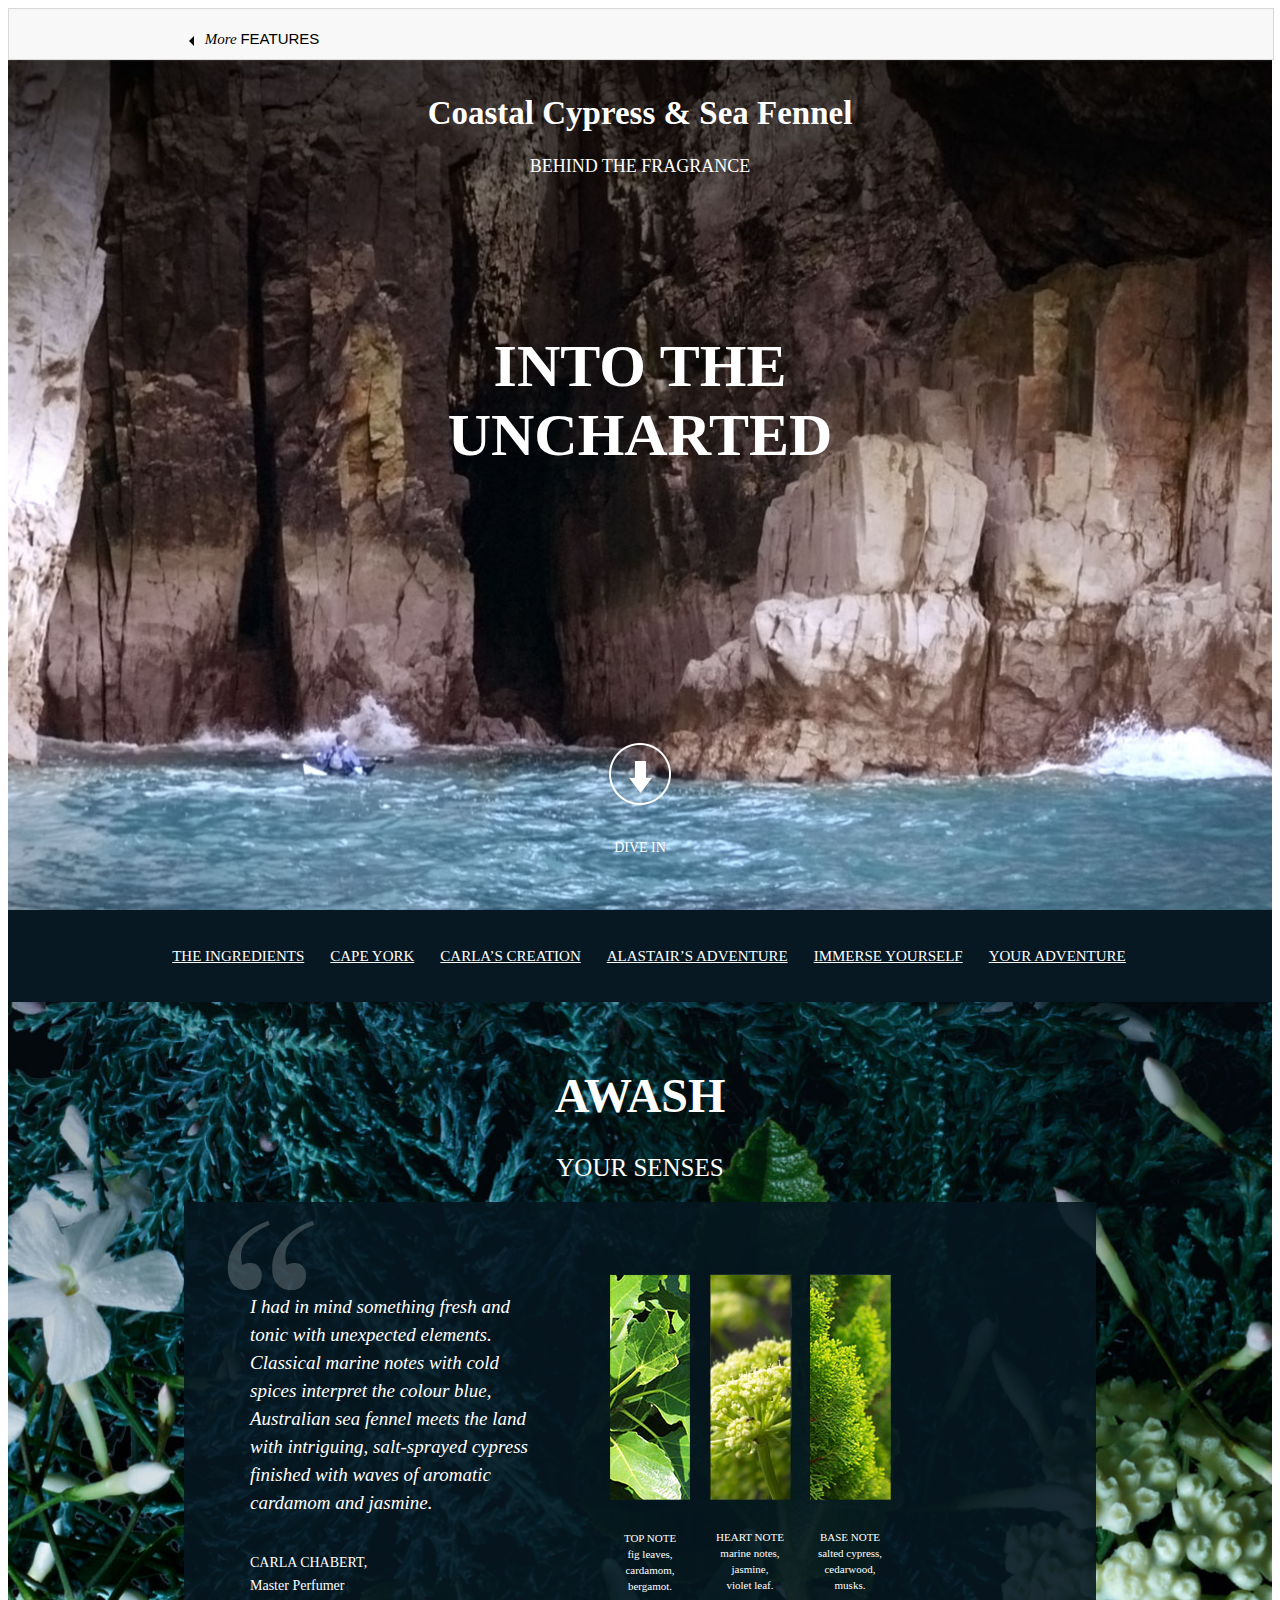
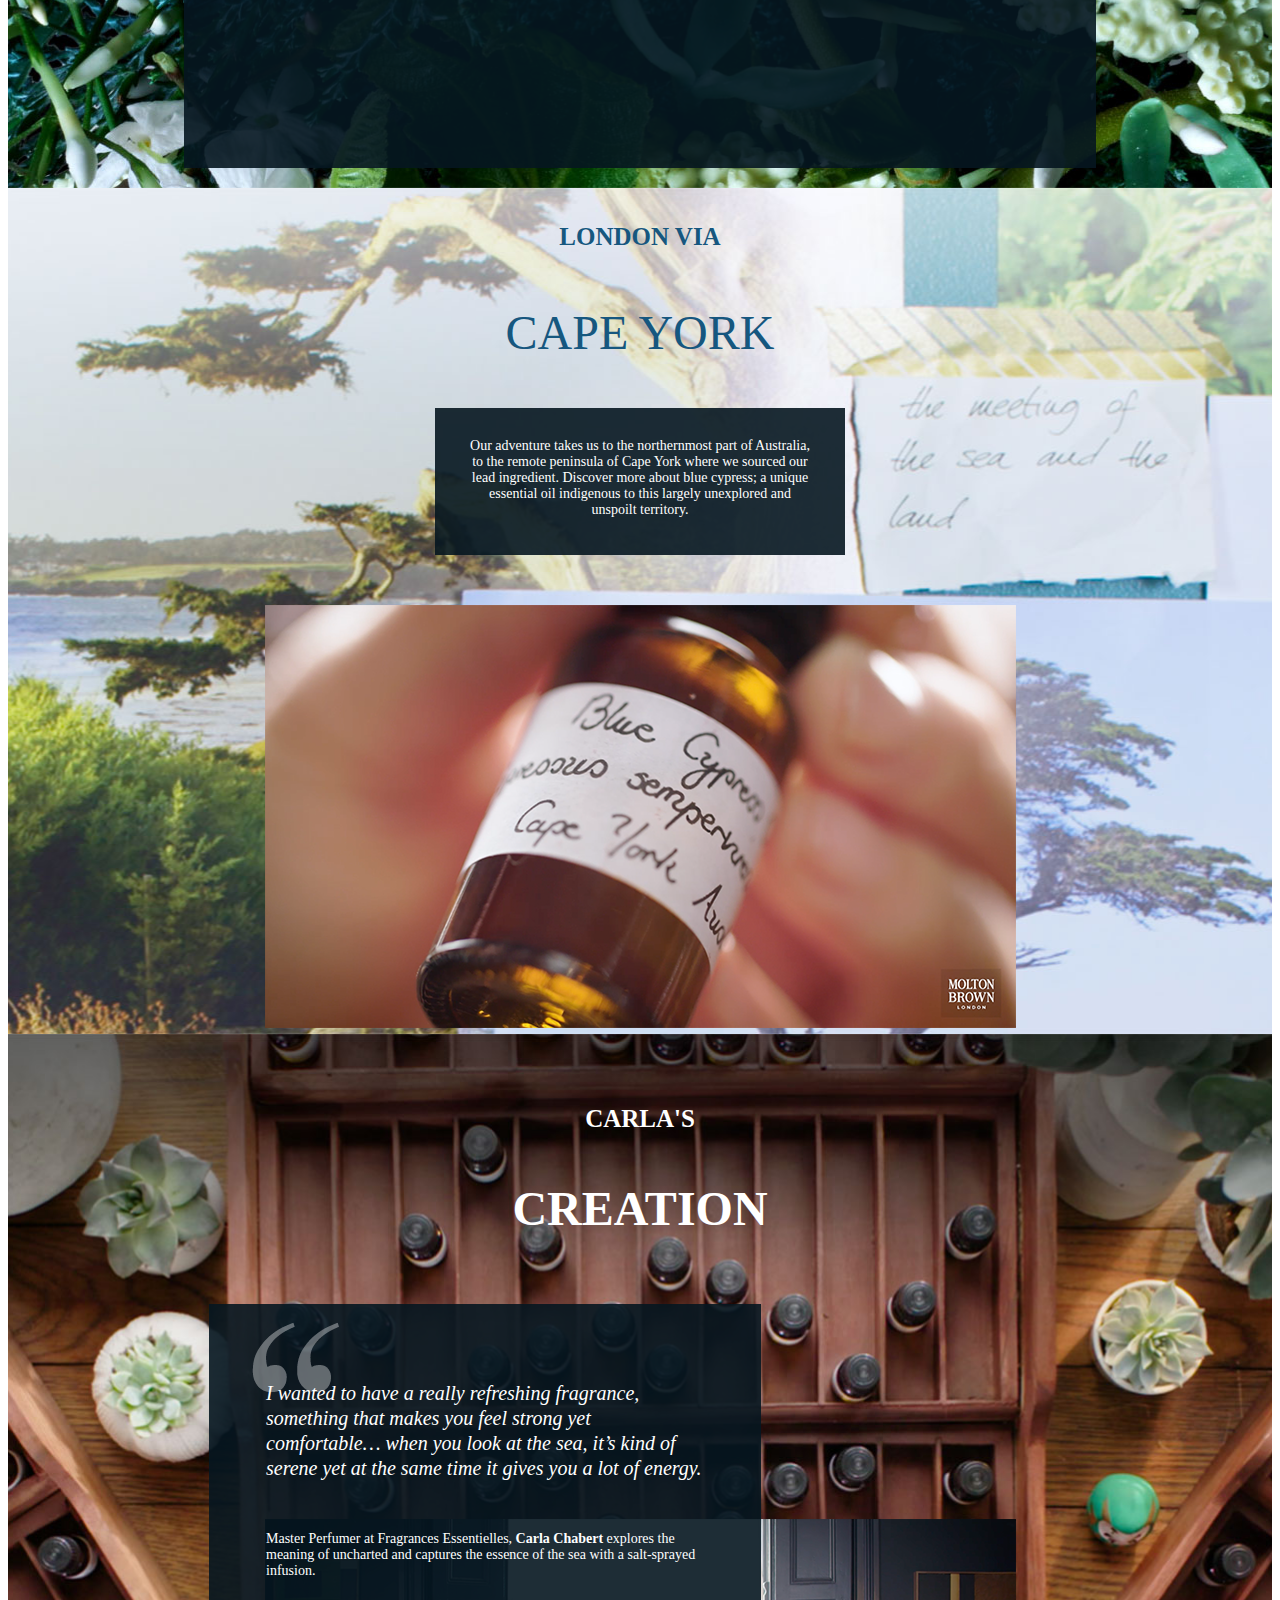
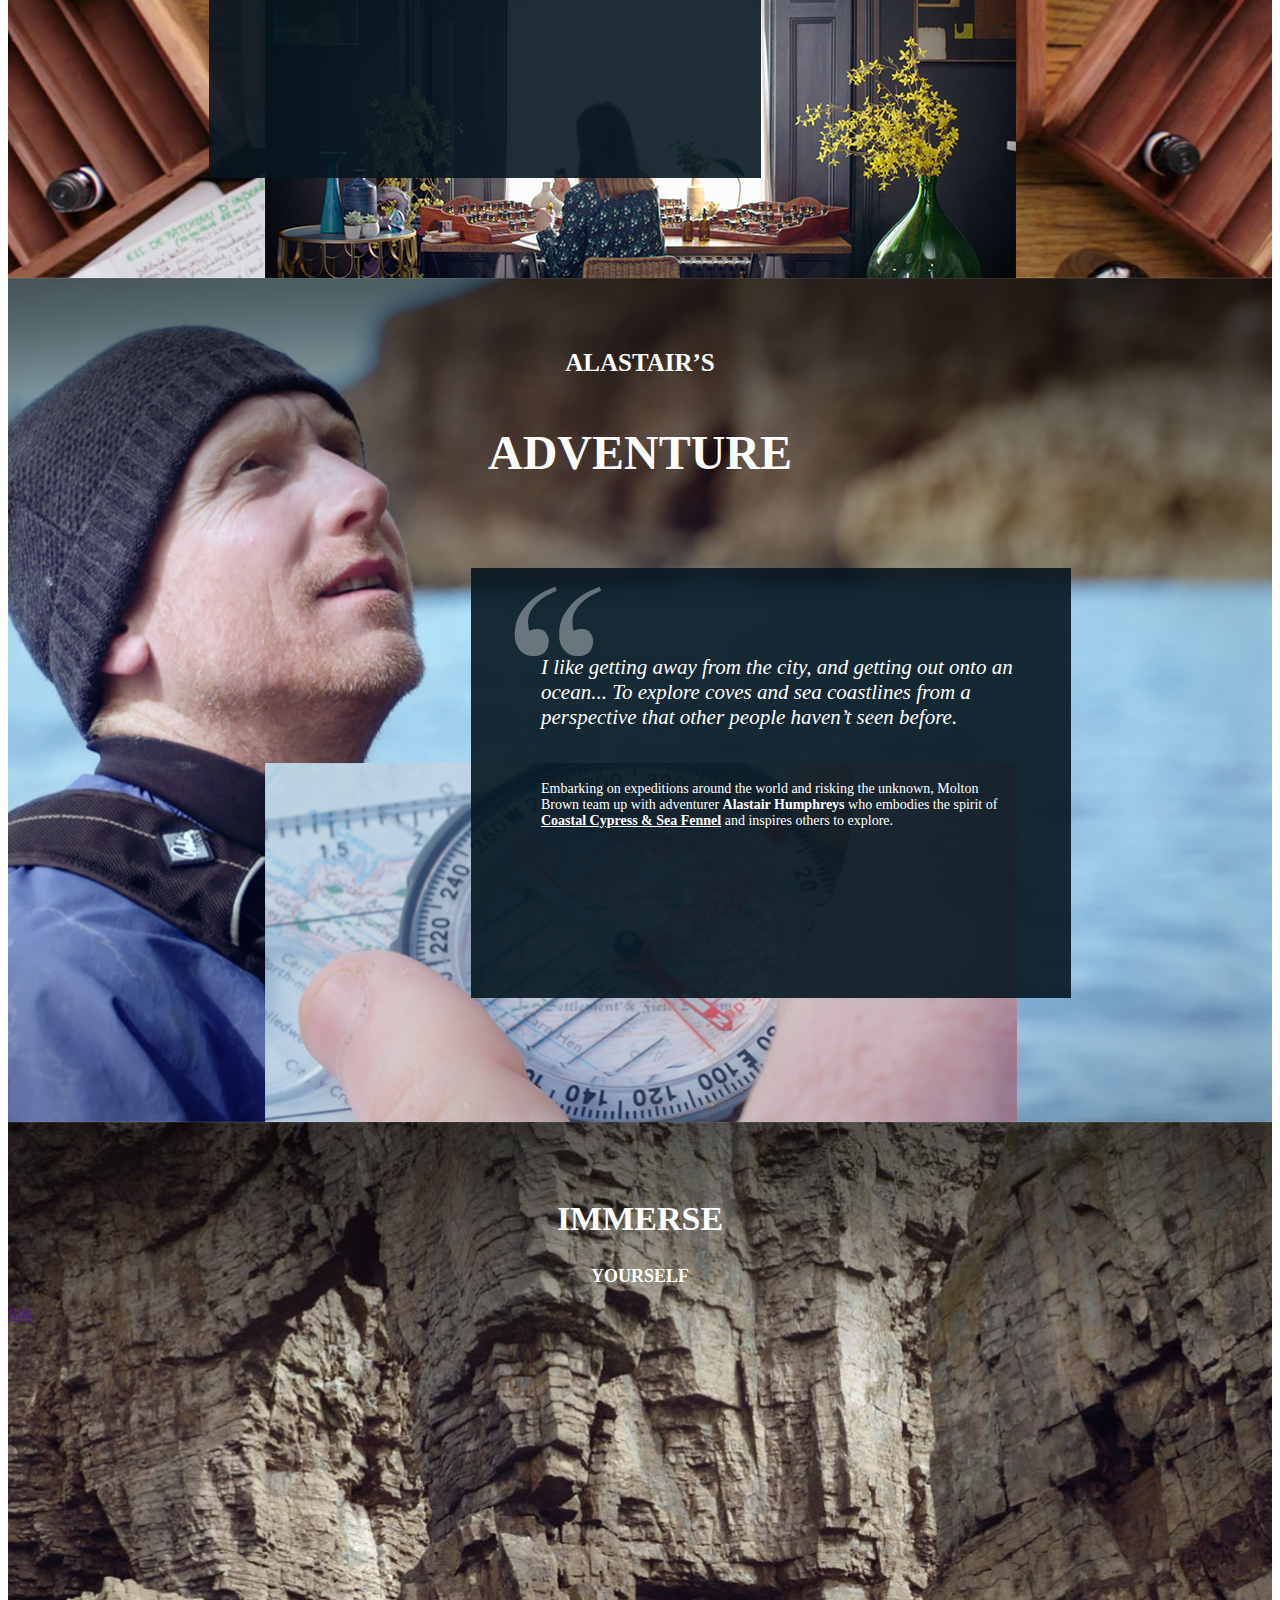
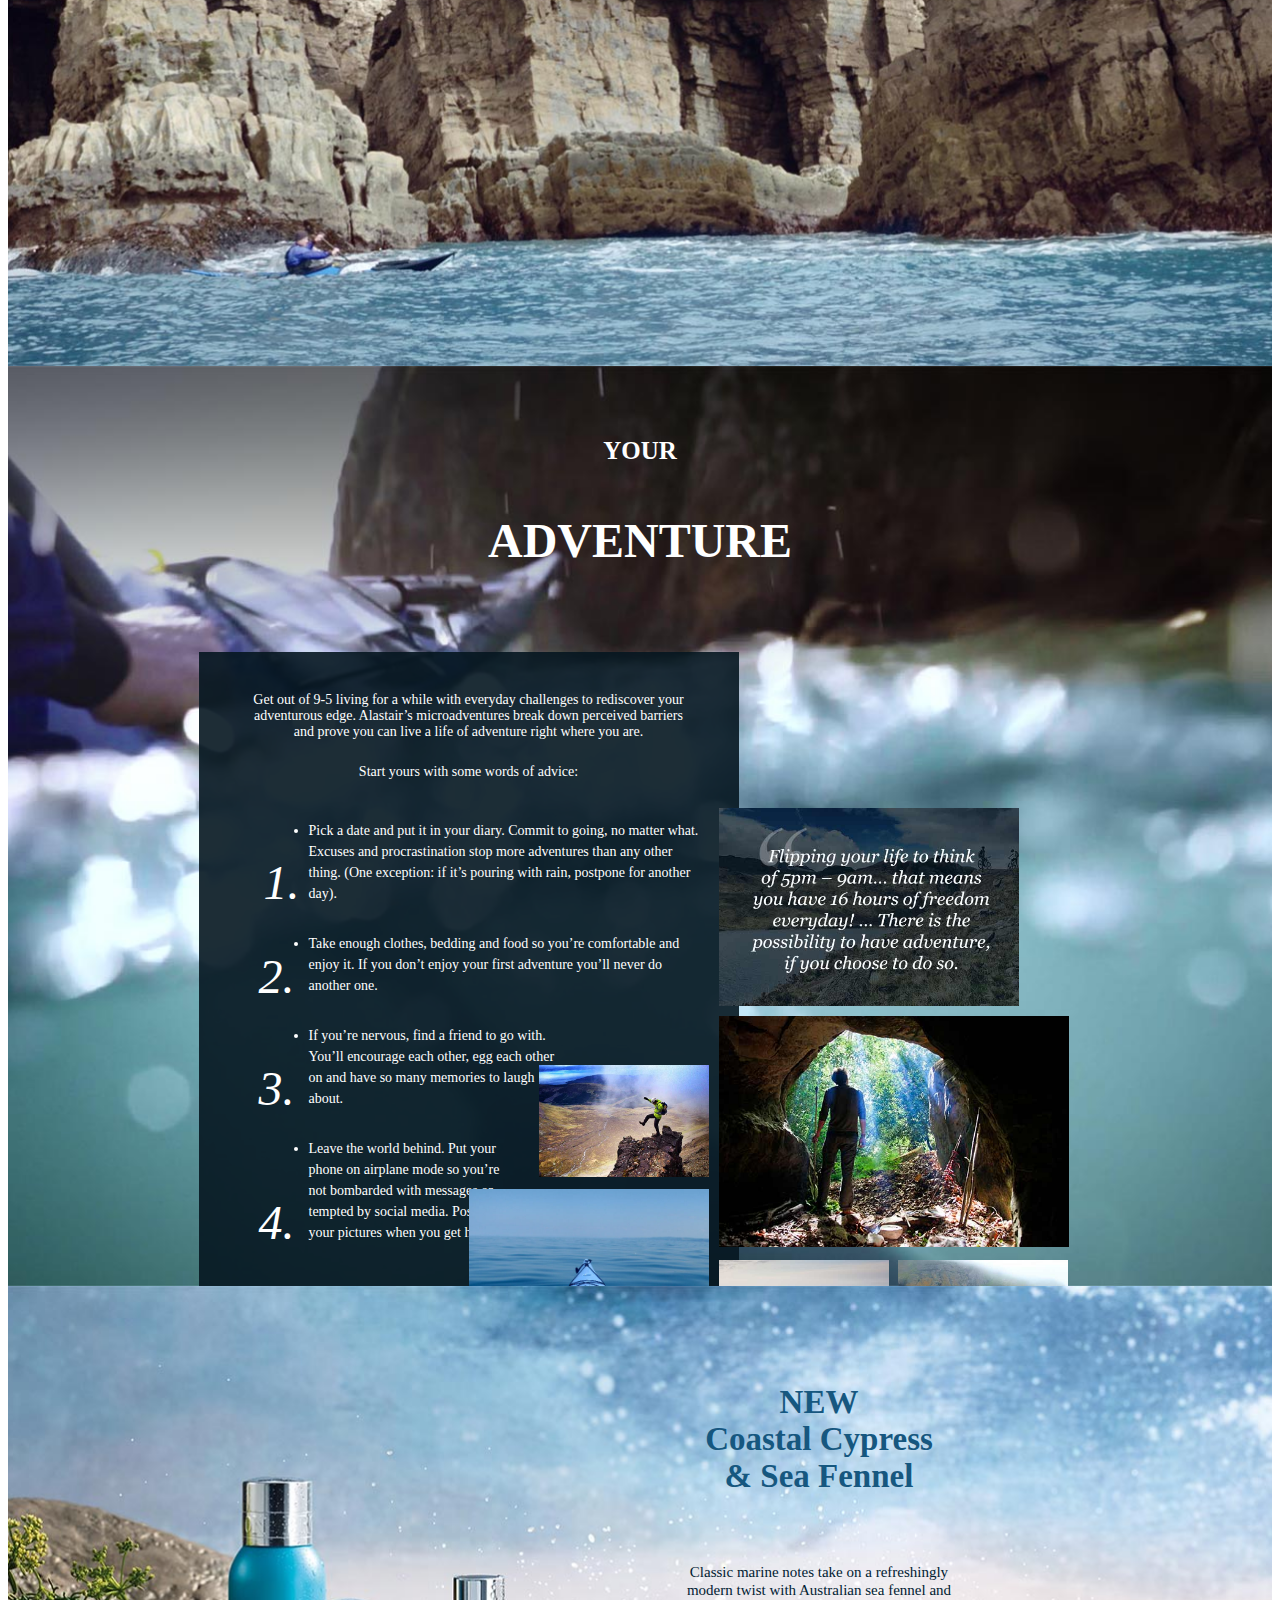
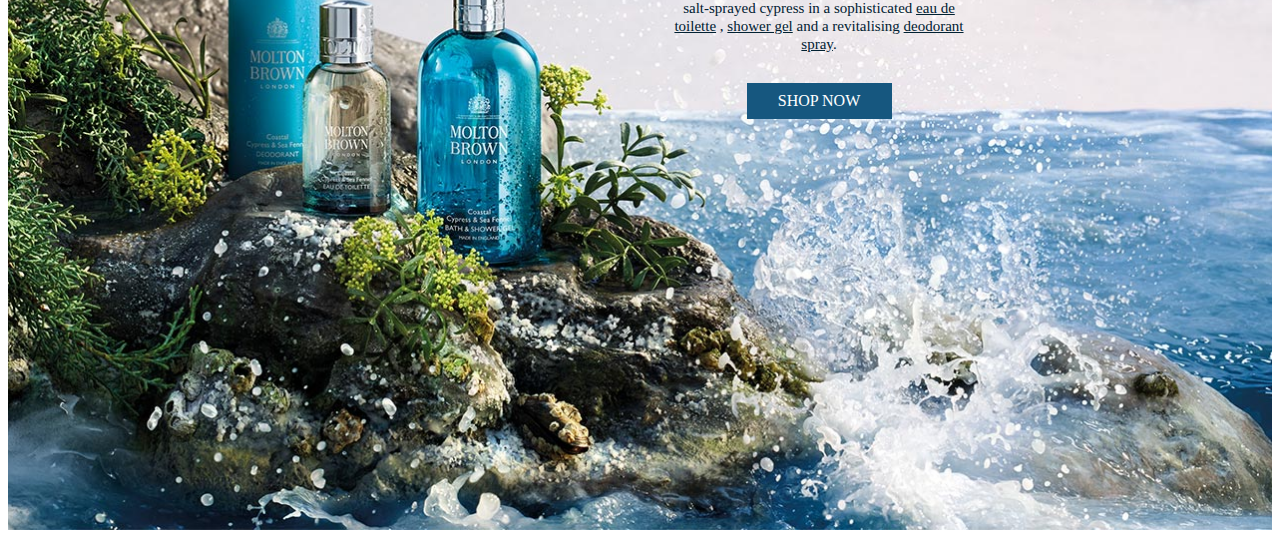
==== commit 5ffe67f0: "changes" ====
--- a/into-the-uncharted.html
+++ b/into-the-uncharted.html
@@ -31,12 +31,22 @@
 				<h2>Coastal Cypress & Sea Fennel</h2>
 				<h3>BEHIND THE FRAGRANCE</h3>
 				<h1>INTO THE UNCHARTED</h1>
-				<img src="/MBPromoImages/Website_Assets/into-the-uncharted/dive-in.png" alt="" class="divein-logo">
+				<img src="/MBPromoImages/Website_Assets/into-the-uncharted/dive-in.png" alt="" class="divein-logo pulse animated infinite">
 				<p class="trebuchet">DIVE IN</p>
 			</div>
 
 			</div>
-				<div class="col span_12_of_12 section2">
+			<div class="col span_12_of_12 mininav">
+				<ul>
+					<li><a href="#theingredient">THE INGREDIENTS</a></li>
+					<li><a href="#capeyork">CAPE YORK</a> </li>
+					<li><a href="#carlacreation">CARLA’S CREATION</a></li>
+					<li><a href="#alastairadvanture">ALASTAIR’S ADVENTURE</a></li>
+					<li><a href="#immerseYourself">IMMERSE YOURSELF</a></li>
+					<li><a href="#youradventure">YOUR ADVENTURE</a></li>
+				</ul>
+			</div>
+				<div class="col span_12_of_12 section2" id="theingredient">
 					<h2 class="trebuchet">AWASH</h2>
 					<h3 class="trebuchet">YOUR SENSES</h3>
 					<div class="innerContent absolute-center">
@@ -64,7 +74,7 @@
 						
 					</div>
 				</div>
-				<div class="col span_12_of_12 section3">
+				<div class="col span_12_of_12 section3" id="capeyork">
 					<h2 class="trebuchet">LONDON VIA</h2>
 					<h3 class="trebuchet">CAPE YORK</h3>
 					<div class="innerContent">
@@ -80,7 +90,7 @@
 					</div>
 					
 				</div>
-				<div class="col span_12_of_12 section4">
+				<div class="col span_12_of_12 section4" id="carlacreation">
 					<h2>CARLA'S</h2>
 					<h3>CREATION</h3>
 					<div class="s4wrap">
@@ -96,7 +106,7 @@
 						</div>
 					</div>
 				</div>
-				<div class="col span_12_of_12 section5">
+				<div class="col span_12_of_12 section5" id="alastairadvanture">
 					<h2>ALASTAIR’S</h2>
 					<h3>ADVENTURE</h3>
 						<div class="s4wrap">
@@ -111,13 +121,13 @@
 							</div>
 						</div>
 					</div>
-				<div class="col span_12_of_12 section6"> 
+				<div class="col span_12_of_12 section6" id="immerseYourself"> 
 					<h2>IMMERSE</h2>
 					<h3>YOURSELF</h3>
 					<a href="" id="uncharted-video">link</a>
 				</div>
 
-				<div class="col span_12_of_12 section7"> 
+				<div class="col span_12_of_12 section7" id="youradventure"> 
 					<h2>YOUR</h2>
 					<h3>ADVENTURE</h3>
 					<div class="s7wrap">
--- a/style.css
+++ b/style.css
@@ -90,6 +90,42 @@
   -ms-transition: all .4s ease-in-out .2s;
   -o-transition: all .4s ease-in-out .2s;
   transition: all .4s ease-in-out .2s; }
+
+@-webkit-keyframes pulse {
+  from {
+    -webkit-transform: scale3d(1, 1, 1);
+    transform: scale3d(1, 1, 1); }
+  50% {
+    -webkit-transform: scale3d(1.05, 1.05, 1.05);
+    transform: scale3d(1.05, 1.05, 1.05); }
+  to {
+    -webkit-transform: scale3d(1, 1, 1);
+    transform: scale3d(1, 1, 1); } }
+
+@keyframes pulse {
+  from {
+    -webkit-transform: scale3d(1, 1, 1);
+    transform: scale3d(1, 1, 1); }
+  50% {
+    -webkit-transform: scale3d(1.05, 1.05, 1.05);
+    transform: scale3d(1.05, 1.05, 1.05); }
+  to {
+    -webkit-transform: scale3d(1, 1, 1);
+    transform: scale3d(1, 1, 1); } }
+
+.pulse {
+  -webkit-animation-name: pulse;
+  animation-name: pulse; }
+
+.animated {
+  -webkit-animation-duration: 1s;
+  animation-duration: 1s;
+  -webkit-animation-fill-mode: both;
+  animation-fill-mode: both; }
+
+.animated.infinite {
+  -webkit-animation-iteration-count: infinite;
+  animation-iteration-count: infinite; }
 
 .absolute-center {
   margin: auto;
@@ -304,6 +340,21 @@
       .uncharted-wrap .hero .innerContent .divein-logo {
         display: inline-block;
         padding-top: 50px; } }
+
+.uncharted-wrap .mininav {
+  width: 100%;
+  background: #071823;
+  text-align: center; }
+  .uncharted-wrap .mininav ul {
+    display: inline-block;
+    text-align: center; }
+  .uncharted-wrap .mininav li {
+    display: inline-block;
+    font-size: 15px;
+    line-height: 60px;
+    padding-right: 22px; }
+  .uncharted-wrap .mininav a {
+    color: #fff; }
 
 .uncharted-wrap .section2 {
   position: relative;
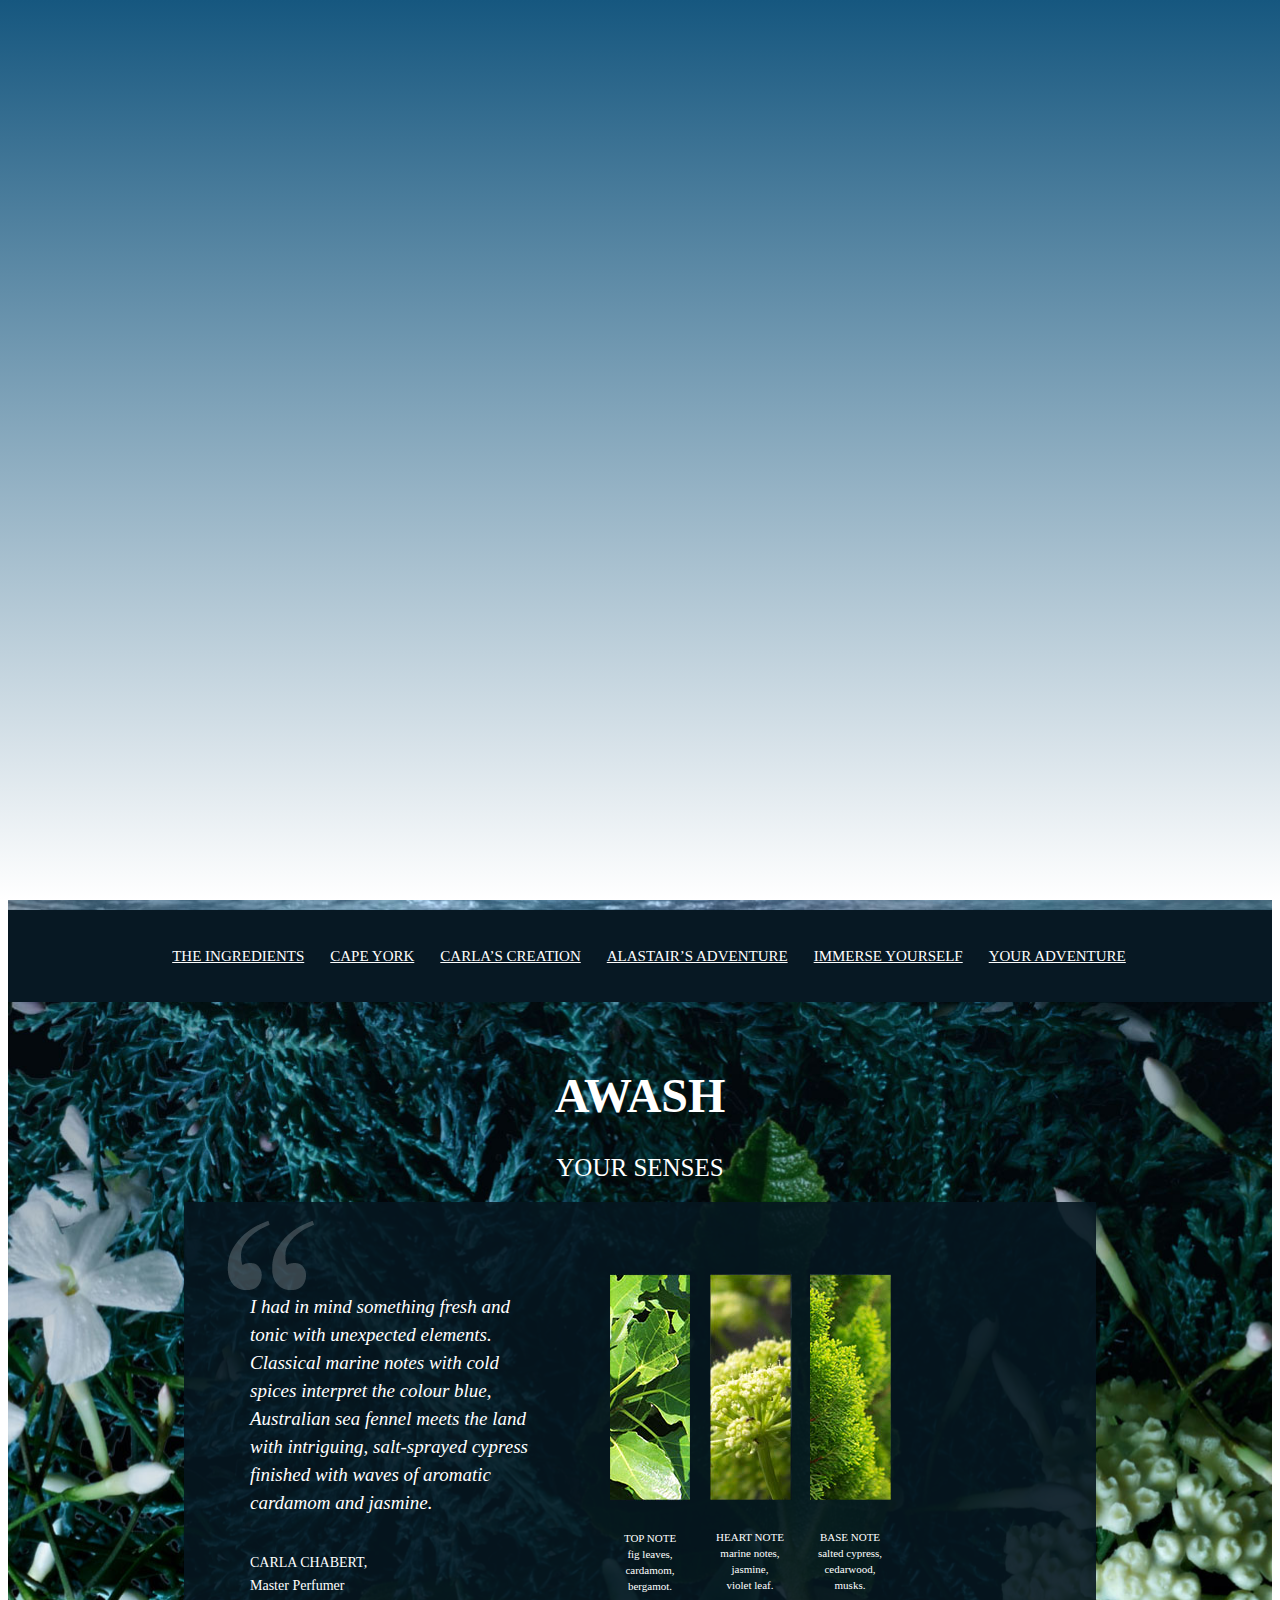
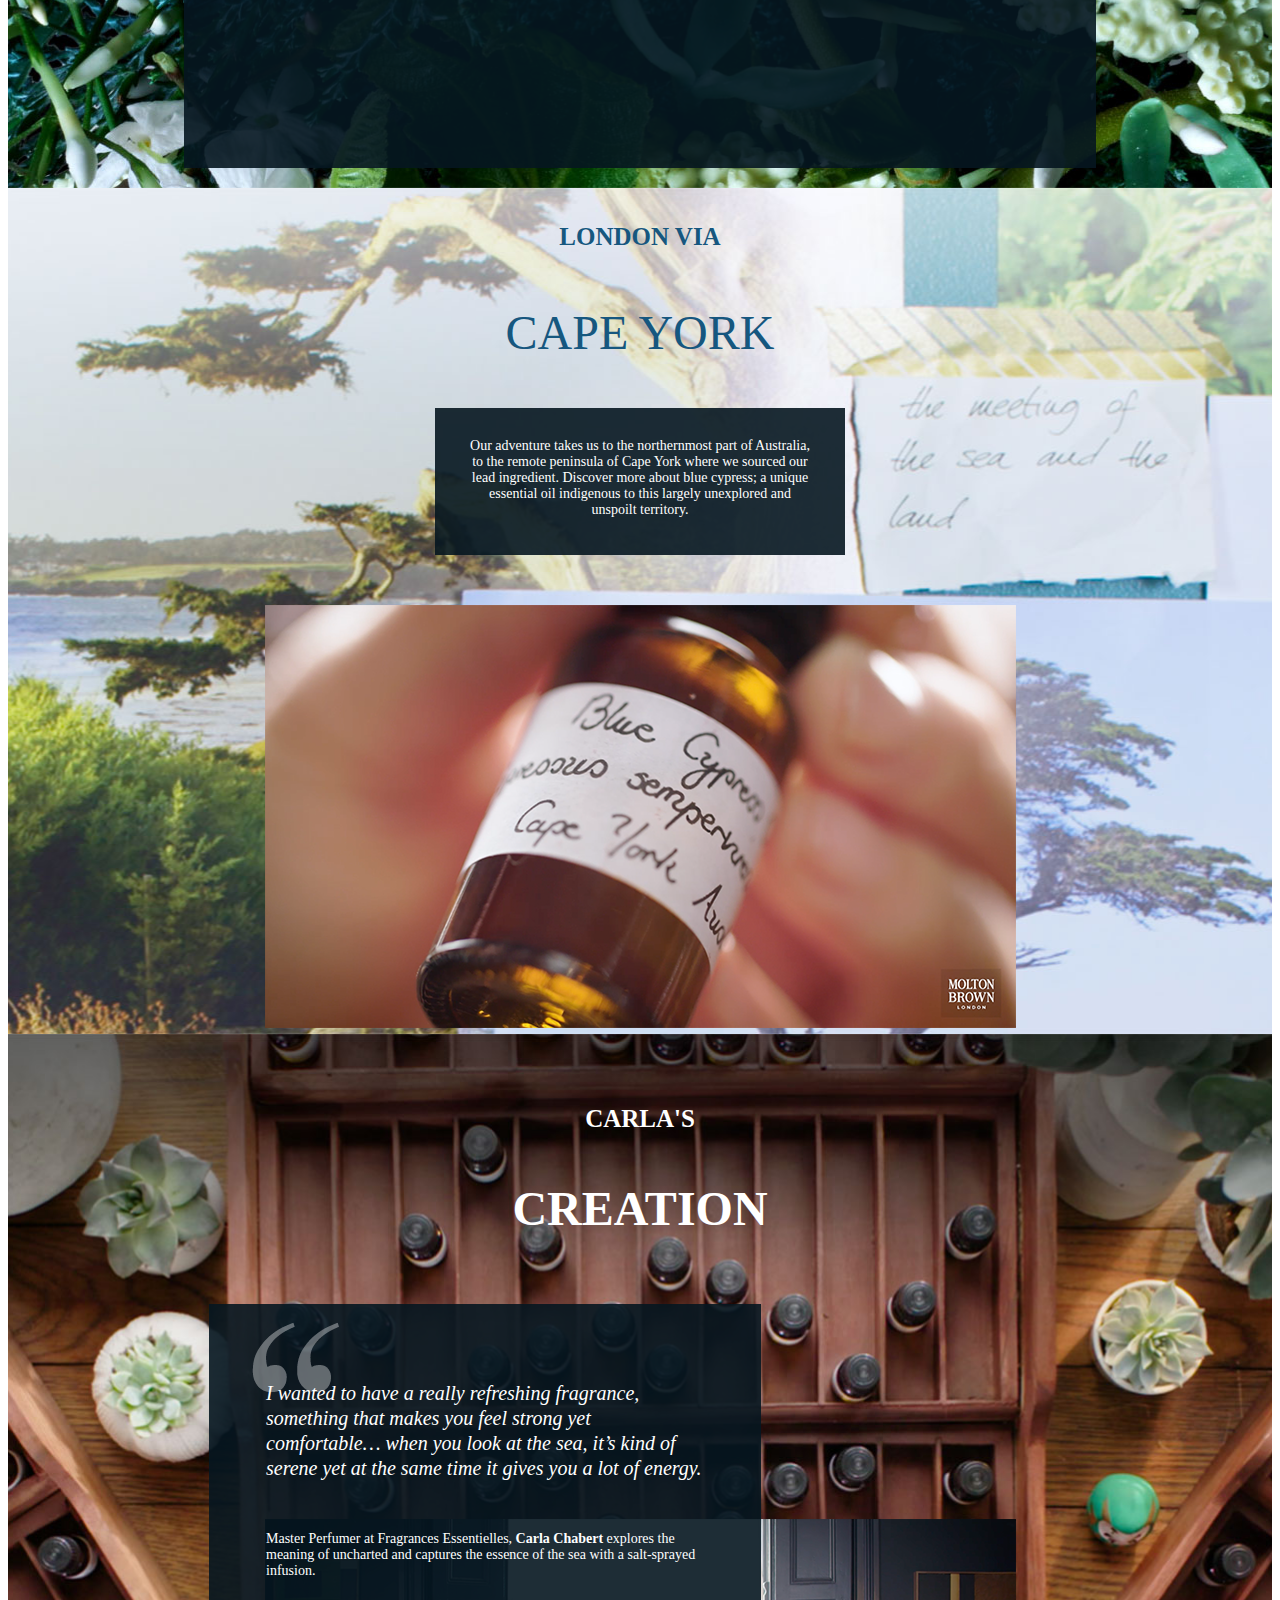
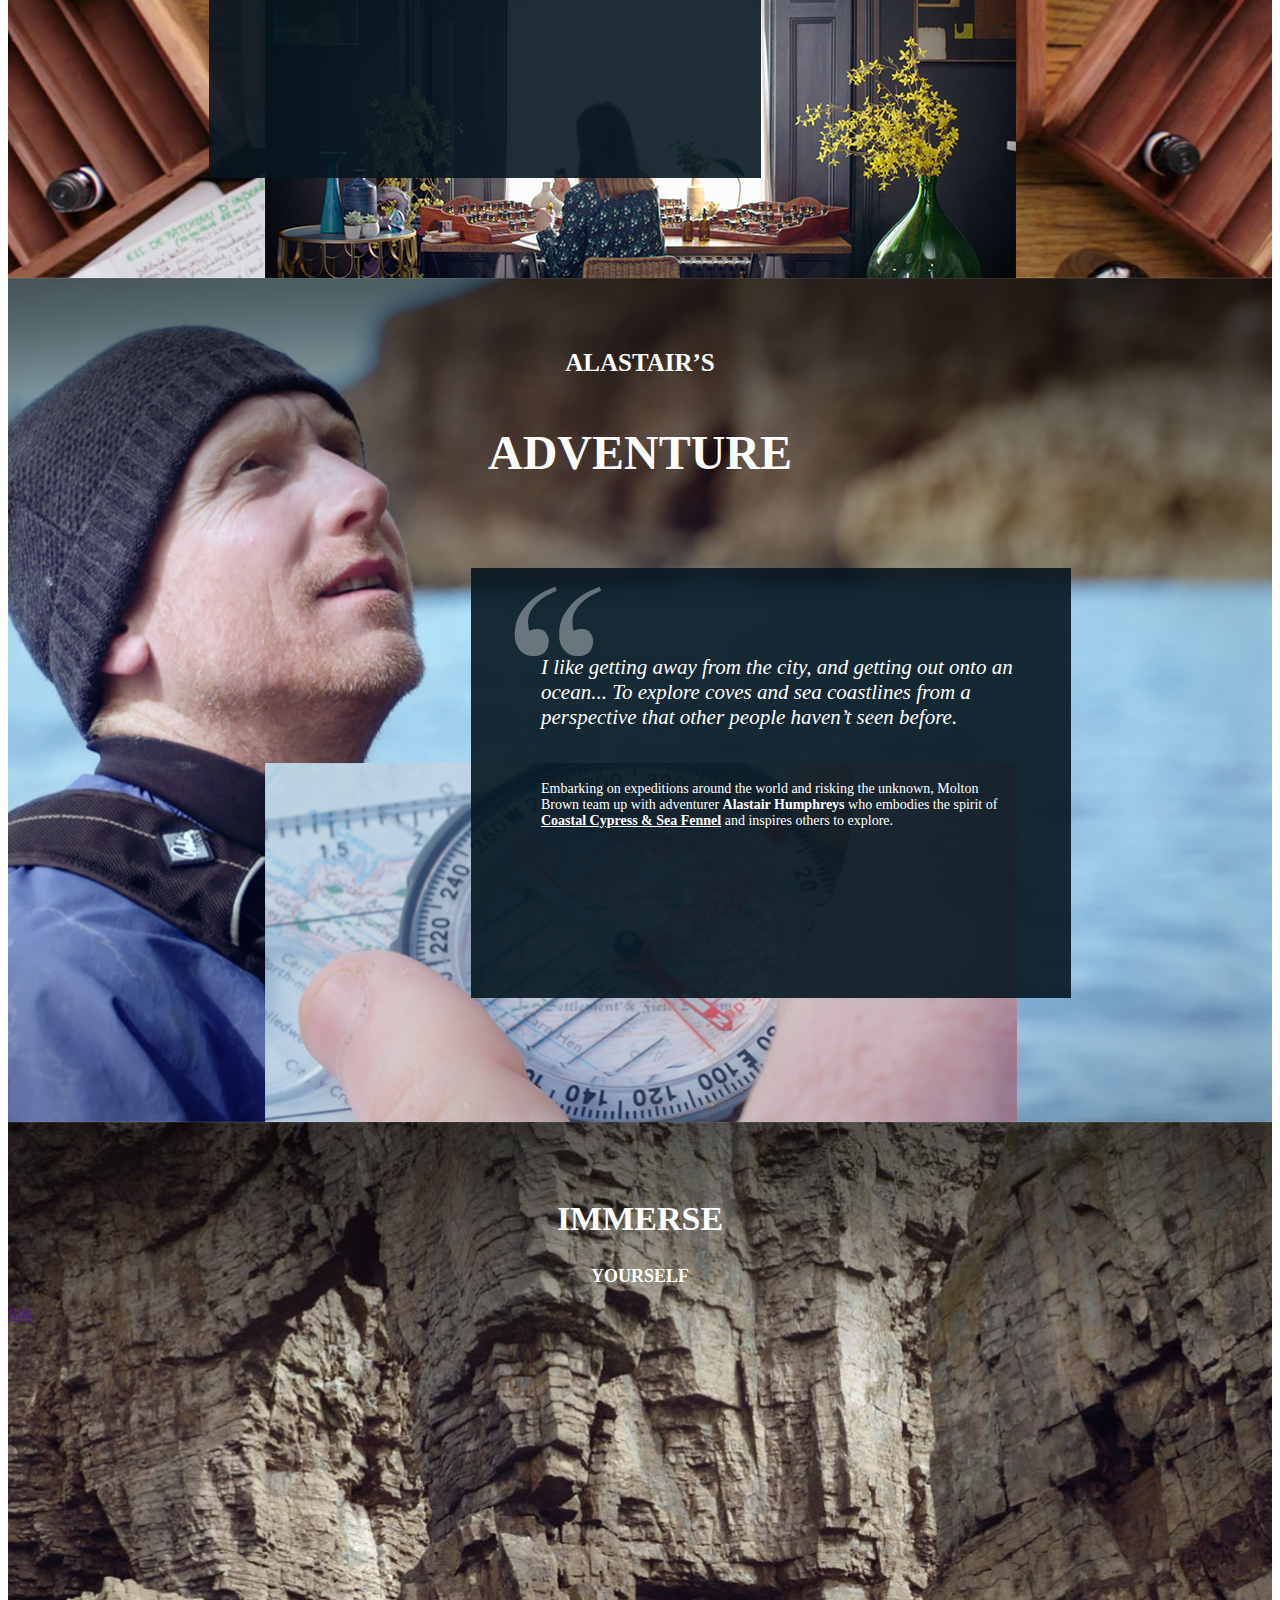
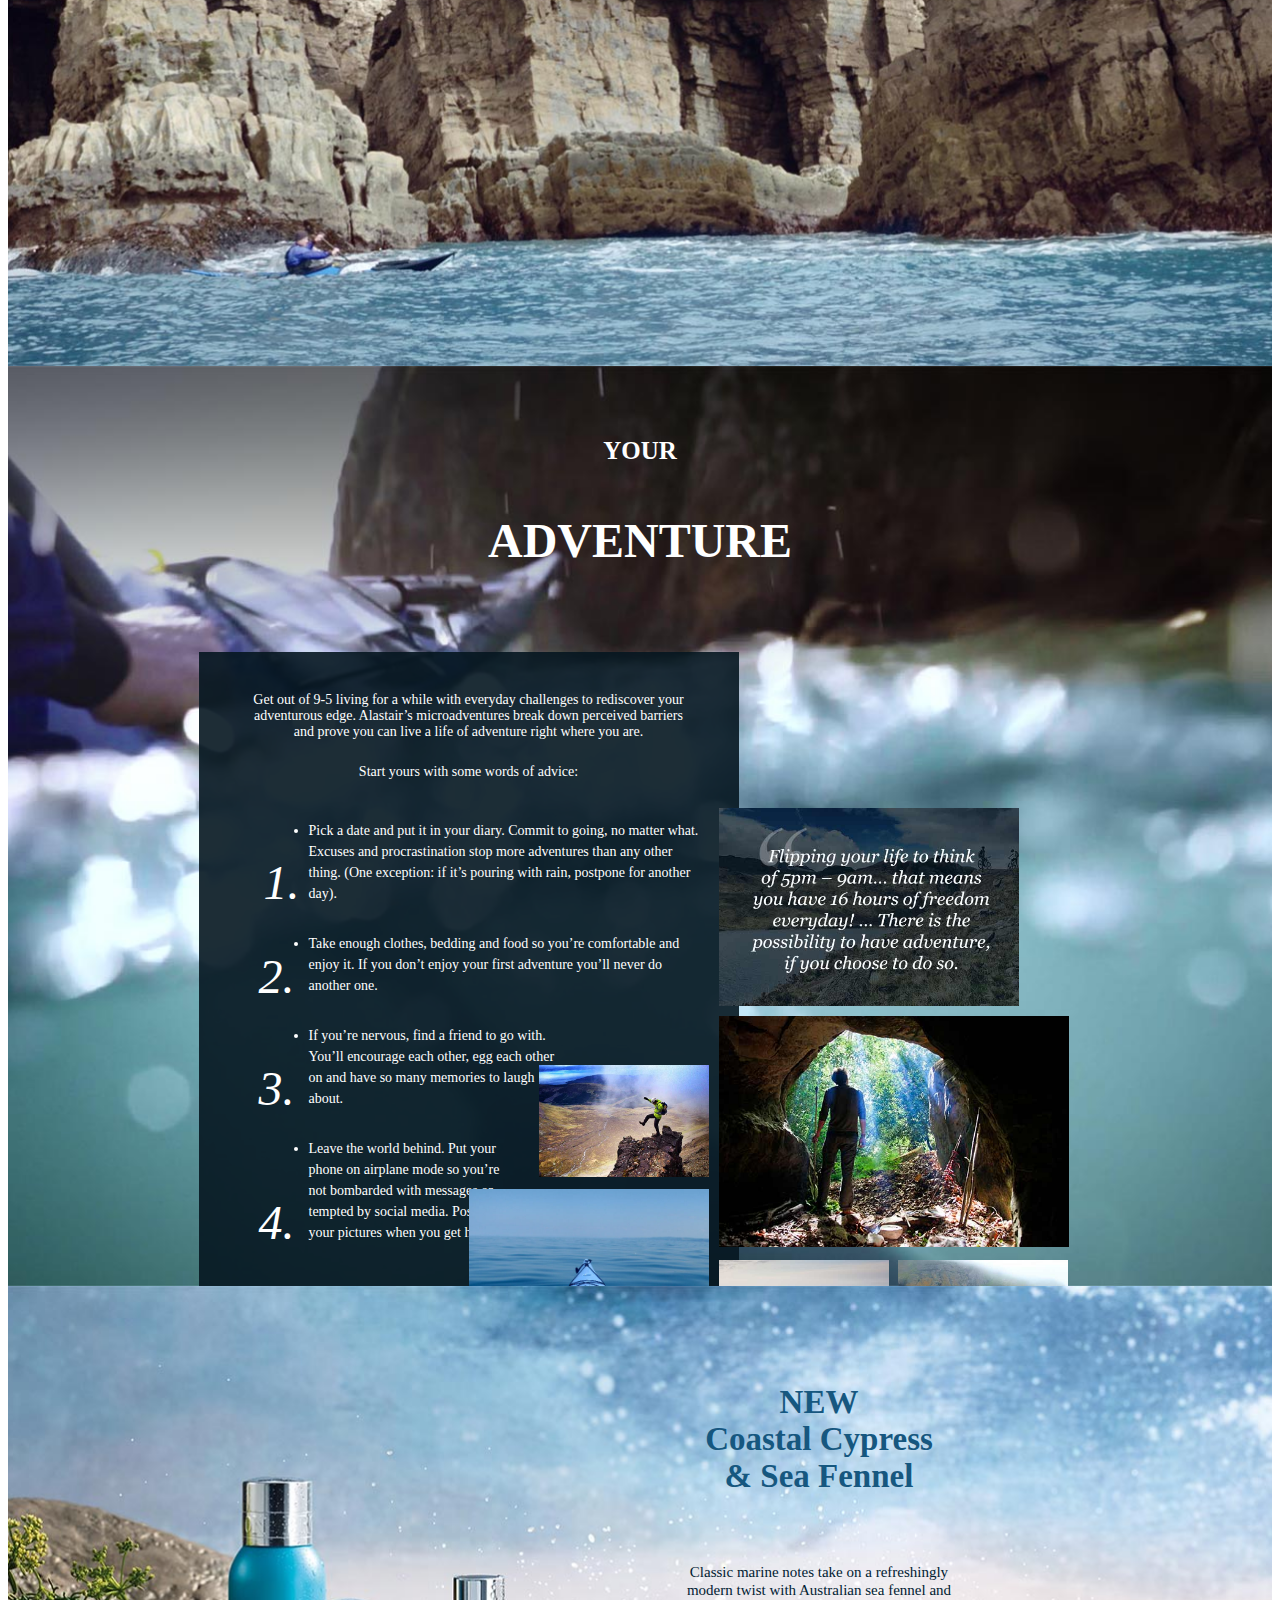
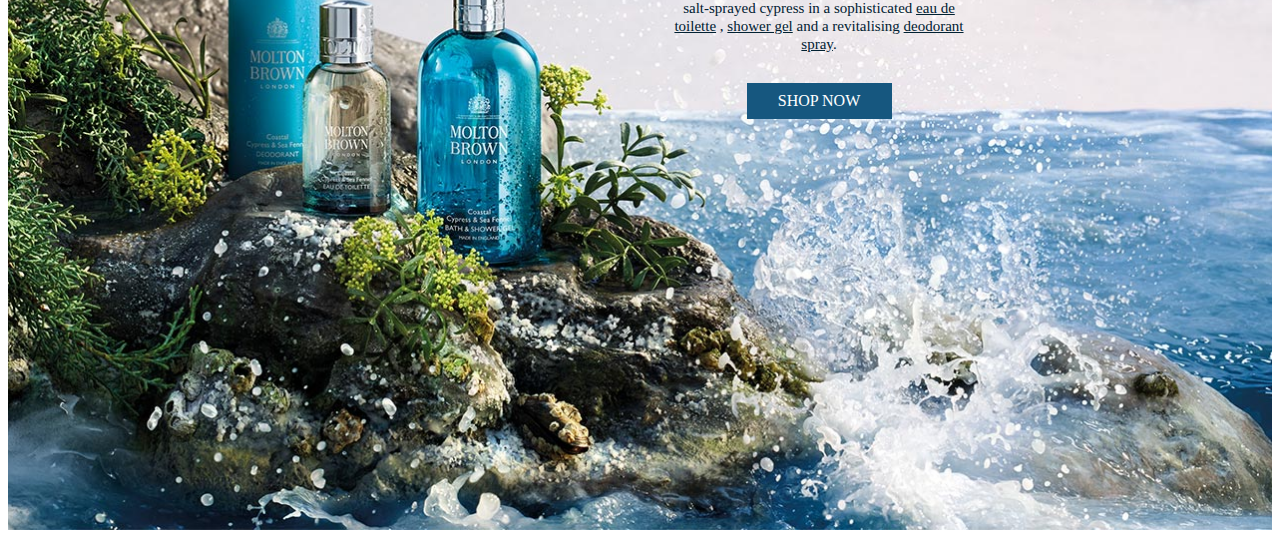
==== commit 3b2b8134: "nav and js" ====
--- a/into-the-uncharted.html
+++ b/into-the-uncharted.html
@@ -7,12 +7,13 @@
 		<link rel="stylesheet" href="http://css.moltonbrown.co.uk/css/mb.css?version=9">
 		<meta name="viewport" id="viewport" content="width=device-width,minimum-scale=1.0,maximum-scale=10.0,initial-scale=1.0" />
 		 <script type="text/javascript" src="http://jscripts.moltonbrown.co.uk/javascript/jquery.min-1.11.1.js?version=9"></script>
+		 <script type="text/javascript" src="http://www.moltonbrown.com/javascript/slick.js"></script>
 
 	</head>
 	<body>
-<!-- 	<div id="preloader-overlay">
+	<div id="preloader-overlay">
     <div class="preloader"></div>
-</div> -->
+</div>
 		<div class="features-tb" style="border:1px solid #d9d9d9;background-color:#f8f8f8;text-align: center;/* padding: 4px 0; */height: 50px;">
 			<ul>
 				<li style="float: left;margin-left: -34px;">
@@ -36,7 +37,12 @@
 			</div>
 
 			</div>
+			<div class="mobilenav">
+				<div class="open">MENU</div>
+				<div class="closenav">X</div>
+			</div>
 			<div class="col span_12_of_12 mininav">
+
 				<ul>
 					<li><a href="#theingredient">THE INGREDIENTS</a></li>
 					<li><a href="#capeyork">CAPE YORK</a> </li>
@@ -141,16 +147,28 @@
 						<li>If you’re nervous, find a friend to go with. You’ll encourage each other, egg each other on and have so many memories to laugh about.</li>
 						<li>Leave the world behind. Put your phone on airplane mode so you’re not bombarded with messages or tempted by social media. Post your pictures when you get home.</li>
 					</ul>
-					</div>
-					<div class="carousel">
-						<img src="/MBPromoImages/Website_Assets/into-the-uncharted/01_Collage-Images.jpg" class="carousel-slide1" alt="">
-						<img src="/MBPromoImages/Website_Assets/into-the-uncharted/02_Collage-Images.jpg" class="carousel-slide2" alt="">
-						<img src="/MBPromoImages/Website_Assets/into-the-uncharted/03_Collage-Images.jpg" class="carousel-slide3" alt="">
-						<img src="/MBPromoImages/Website_Assets/into-the-uncharted/04_Collage-Images.jpg" class="carousel-slide4" alt="">
-						<img src="/MBPromoImages/Website_Assets/into-the-uncharted/05_Collage-Images.jpg" class="carousel-slide5" alt="">
-						<img src="/MBPromoImages/Website_Assets/into-the-uncharted/06_Collage-Images.jpg" class="carousel-slide6" alt="">
-						
-					</div>				
+
+										<div class="carousel mobonly">
+						<div><img src="/MBPromoImages/Website_Assets/into-the-uncharted/01_Collage-Images.jpg" class="carousel-slide1" alt=""></div>
+						<div><img src="/MBPromoImages/Website_Assets/into-the-uncharted/02_Collage-Images.jpg" class="carousel-slide2" alt=""></div>
+						<div><img src="/MBPromoImages/Website_Assets/into-the-uncharted/03_Collage-Images.jpg" class="carousel-slide3" alt=""></div>
+						<div><img src="/MBPromoImages/Website_Assets/into-the-uncharted/04_Collage-Images.jpg" class="carousel-slide4" alt=""></div>
+						<div><img src="/MBPromoImages/Website_Assets/into-the-uncharted/05_Collage-Images.jpg" class="carousel-slide5" alt=""></div>
+						<div><img src="/MBPromoImages/Website_Assets/into-the-uncharted/06_Collage-Images.jpg" class="carousel-slide6" alt=""></div>
+						
+						</div>	
+					</div>
+
+										<div class="carousel deskonly">
+						<div><img src="/MBPromoImages/Website_Assets/into-the-uncharted/01_Collage-Images.jpg" class="carousel-slide1" alt=""></div>
+						<div><img src="/MBPromoImages/Website_Assets/into-the-uncharted/02_Collage-Images.jpg" class="carousel-slide2" alt=""></div>
+						<div><img src="/MBPromoImages/Website_Assets/into-the-uncharted/03_Collage-Images.jpg" class="carousel-slide3" alt=""></div>
+						<div><img src="/MBPromoImages/Website_Assets/into-the-uncharted/04_Collage-Images.jpg" class="carousel-slide4" alt=""></div>
+						<div><img src="/MBPromoImages/Website_Assets/into-the-uncharted/05_Collage-Images.jpg" class="carousel-slide5" alt=""></div>
+						<div><img src="/MBPromoImages/Website_Assets/into-the-uncharted/06_Collage-Images.jpg" class="carousel-slide6" alt=""></div>
+						
+						</div>	
+			
 					</div>
 				</div>
 
@@ -165,16 +183,14 @@
 					</div>
 					</div>
 
-
 			</div>
 
 <script type="text/javascript">
 $( document ).ready(function() {
-
-	//Pre-loader
-	// $(window).load(function(){
-	// 	$('#preloader-overlay').fadeOut('slow',function(){$(this).remove();});
-	// });
+	// Pre-loader
+	$(window).load(function(){
+		$('#preloader-overlay').fadeOut('slow',function(){$(this).remove();});
+	});
 
 	// Video 
 	$('#open-video').click(function(e){
@@ -265,6 +281,59 @@
 	});
 	
 });
+
+if ($(window).width() > 667) {
+	$(window).scroll(function(){        
+var section2 = $('.section2').offset();                  
+    if ($(this).scrollTop() > section2.top) {
+        $('.mininav').fadeIn(500);
+        $('.mininav').addClass('fixednav');
+    } else {
+
+        $('.mininav').removeClass('fixednav');
+    }
+});
+}
+
+
+
+</script>
+
+<script>
+
+    $(document).ready(function() {
+        if ($(window).width() < 667) {
+            $(".carousel").slick({ infinite: true, slidesToShow: 1, slidesToScroll: 1, autoplay:true });
+        }
+
+        $(window).scroll(function(){                          
+            if ($(this).scrollTop() > 200) {
+                $('.mobilenav').fadeIn(500);
+            } else {
+                $('.mobilenav').fadeOut(500);
+            }
+        });
+
+        $('.mobilenav > .open').click(function(){
+  $(".mininav").css('display', 'block');
+  $(".mobilenav > .open").css('display', 'none');
+  $(".mobilenav > .closenav").css('display', 'block');    
+})
+$('.mobilenav > .closenav').click(function(){
+  $(".mininav").css('display', 'none');
+  $(".mobilenav > .open").css('display', 'block');
+  $(".mobilenav > .closenav").css('display', 'none');    
+})
+
+$('.uncharted-wrap .mininav li').click(function(){
+	$(".mininav").css('display', 'none');
+  $(".mobilenav > .open").css('display', 'block');
+  $(".mobilenav > .closenav").css('display', 'none');  
+})
+        
+    });
+
+
 </script>
 
 	<div class="overlay" id="close-video">
--- a/style.css
+++ b/style.css
@@ -1,5 +1,6 @@
 .mb_page_wrapper {
-  width: 100% !important; }
+  width: 100% !important;
+}
 
 /* pre-loader */
 #preloader-overlay {
@@ -19,7 +20,8 @@
   background: linear-gradient(to bottom, #16577f 0%, #ffffff 100%);
   /* W3C, IE10+, FF16+, Chrome26+, Opera12+, Safari7+ */
   filter: progid:DXImageTransform.Microsoft.gradient( startColorstr='#16577f', endColorstr='#ffffff',GradientType=0 );
-  /* IE6-9 */ }
+  /* IE6-9 */
+}
 
 #preloader-overlay .preloader {
   background: url("/MBPromoImages/Microsites/Rosa2016/BehindBlend/preloader.png") no-repeat;
@@ -31,27 +33,35 @@
   left: 50%;
   -webkit-animation: spin 1.5s linear infinite;
   -moz-animation: spin 1.5s linear infinite;
-  animation: spin 1.5s linear infinite; }
+  animation: spin 1.5s linear infinite;
+}
 
 @-webkit-keyframes spin {
   from {
-    -webkit-transform: rotate(0deg); }
+    -webkit-transform: rotate(0deg);
+  }
   to {
-    -webkit-transform: rotate(360deg); } }
+    -webkit-transform: rotate(360deg);
+  }
+}
 
 @-moz-keyframes spin {
   from {
-    -moz-transform: rotate(0deg); }
+    -moz-transform: rotate(0deg);
+  }
   to {
-    -moz-transform: rotate(360deg); } }
+    -moz-transform: rotate(360deg);
+  }
+}
 
 @keyframes spin {
   from {
-    -webkit-transform: rotate(0deg);
-    transform: rotate(0deg); }
+    transform: rotate(0deg);
+  }
   to {
-    -webkit-transform: rotate(360deg);
-    transform: rotate(360deg); } }
+    transform: rotate(360deg);
+  }
+}
 
 /* overlay */
 .uncharted-wrap .overlay {
@@ -64,10 +74,12 @@
   top: 0;
   width: 100%;
   text-align: center;
-  z-index: 9999; }
+  z-index: 9999;
+}
 
 .uncharted-wrap .overlay.active {
-  display: block; }
+  display: block;
+}
 
 .uncharted-wrap .overlay > span {
   display: block;
@@ -78,10 +90,12 @@
   cursor: pointer;
   background: #464646;
   text-align: center;
-  width: 110px; }
+  width: 110px;
+}
 
 .uncharted-wrap .overlay > span:hover {
-  background: #606060; }
+  background: #606060;
+}
 
 /* animated content */
 .uncharted-wrap .overlay > span {
@@ -89,43 +103,138 @@
   -moz-transition: all .4s ease-in-out .2s;
   -ms-transition: all .4s ease-in-out .2s;
   -o-transition: all .4s ease-in-out .2s;
-  transition: all .4s ease-in-out .2s; }
-
-@-webkit-keyframes pulse {
-  from {
-    -webkit-transform: scale3d(1, 1, 1);
-    transform: scale3d(1, 1, 1); }
-  50% {
-    -webkit-transform: scale3d(1.05, 1.05, 1.05);
-    transform: scale3d(1.05, 1.05, 1.05); }
-  to {
-    -webkit-transform: scale3d(1, 1, 1);
-    transform: scale3d(1, 1, 1); } }
+  transition: all .4s ease-in-out .2s;
+}
 
 @keyframes pulse {
   from {
-    -webkit-transform: scale3d(1, 1, 1);
-    transform: scale3d(1, 1, 1); }
+    transform: scale3d(1, 1, 1);
+  }
   50% {
-    -webkit-transform: scale3d(1.05, 1.05, 1.05);
-    transform: scale3d(1.05, 1.05, 1.05); }
+    transform: scale3d(1.05, 1.05, 1.05);
+  }
   to {
-    -webkit-transform: scale3d(1, 1, 1);
-    transform: scale3d(1, 1, 1); } }
+    transform: scale3d(1, 1, 1);
+  }
+}
 
 .pulse {
-  -webkit-animation-name: pulse;
-  animation-name: pulse; }
+  animation-name: pulse;
+}
 
 .animated {
-  -webkit-animation-duration: 1s;
   animation-duration: 1s;
-  -webkit-animation-fill-mode: both;
-  animation-fill-mode: both; }
+  animation-fill-mode: both;
+}
 
 .animated.infinite {
-  -webkit-animation-iteration-count: infinite;
-  animation-iteration-count: infinite; }
+  animation-iteration-count: infinite;
+}
+
+/* Slider */
+.slick-slider {
+  position: relative;
+  display: block;
+  -moz-box-sizing: border-box;
+  box-sizing: border-box;
+  -webkit-user-select: none;
+  -moz-user-select: none;
+  -ms-user-select: none;
+  user-select: none;
+  -webkit-touch-callout: none;
+  -khtml-user-select: none;
+  -ms-touch-action: pan-y;
+  touch-action: pan-y;
+  -webkit-tap-highlight-color: transparent;
+}
+
+.slick-list {
+  position: relative;
+  display: block;
+  overflow: hidden;
+  margin: 0;
+  padding: 0;
+}
+
+.slick-list:focus {
+  outline: none;
+}
+
+.slick-list.dragging {
+  cursor: pointer;
+  cursor: hand;
+}
+
+.slick-slider .slick-track,
+.slick-slider .slick-list {
+  -webkit-transform: translate3d(0, 0, 0);
+  -moz-transform: translate3d(0, 0, 0);
+  -ms-transform: translate3d(0, 0, 0);
+  -o-transform: translate3d(0, 0, 0);
+  transform: translate3d(0, 0, 0);
+}
+
+.slick-track {
+  position: relative;
+  top: 0;
+  left: 0;
+  display: block;
+}
+
+.slick-track:before,
+.slick-track:after {
+  display: table;
+  content: '';
+}
+
+.slick-track:after {
+  clear: both;
+}
+
+.slick-loading .slick-track {
+  visibility: hidden;
+}
+
+.slick-slide {
+  display: none;
+  float: left;
+  height: 100%;
+  min-height: 1px;
+}
+
+[dir='rtl'] .slick-slide {
+  float: right;
+}
+
+.slick-slide img {
+  display: block;
+}
+
+.slick-slide.slick-loading img {
+  display: none;
+}
+
+.slick-slide.dragging img {
+  pointer-events: none;
+}
+
+.slick-initialized .slick-slide {
+  display: block;
+}
+
+.slick-loading .slick-slide {
+  visibility: hidden;
+}
+
+.slick-vertical .slick-slide {
+  display: block;
+  height: auto;
+  border: 1px solid transparent;
+}
+
+.slick-arrow.slick-hidden {
+  display: none;
+}
 
 .absolute-center {
   margin: auto;
@@ -133,28 +242,51 @@
   top: 0;
   left: 0;
   bottom: 0;
-  right: 0; }
+  right: 0;
+}
 
 .trebuchet {
-  font-family: "Trebuchet", Trebuchet MS !important; }
+  font-family: "Trebuchet", Trebuchet MS !important;
+}
 
 .georgia {
   font-family: Georgia, 'Times New Roman', Times, serif !important;
-  -webkit-font-smoothing: antialiased !important; }
+  -webkit-font-smoothing: antialiased !important;
+}
+
+.mobonly {
+  display: none !important;
+}
+
+.deskonly {
+  display: block !important;
+}
+
+@media only screen and (min-width: 0px) and (max-width: 767px) {
+  .mobonly {
+    display: block !important;
+  }
+  .deskonly {
+    display: none !important;
+  }
+}
 
 /*top bar*/
 .features-tb {
-  width: 100%; }
+  width: 100%;
+}
 
 .features-tb ul li {
   display: inline-block;
   margin-left: 4px;
-  margin-top: 5px; }
+  margin-top: 5px;
+}
 
 .features-tb ul {
   text-align: right;
   margin-right: 8px;
-  margin: 0 auto; }
+  margin: 0 auto;
+}
 
 .fs-36 {
   background: url(http://www.moltonbrown.co.uk/MBPromoImages/Microsites/Features/features-sprite-72.png) no-repeat 0 0;
@@ -165,7 +297,8 @@
   vertical-align: middle;
   width: 36px;
   background-position: 0px -92px;
-  float: right; }
+  float: right;
+}
 
 .features-link {
   float: left;
@@ -174,7 +307,8 @@
   margin-left: 44px;
   font-size: 15px;
   color: #000;
-  text-decoration: none; }
+  text-decoration: none;
+}
 
 .features-link:before {
   border-top: 5px solid transparent;
@@ -186,135 +320,177 @@
   margin-right: 7px;
   vertical-align: middle;
   visibility: visible;
-  width: 0; }
+  width: 0;
+}
 
 .features-tb ul {
   text-align: right;
   margin-right: 8px;
   width: 964px;
-  margin: 0 auto; }
+  margin: 0 auto;
+}
 
 #gift-concierge i, #gift-concierge em {
-  font-family: Georgia, 'Times New Roman', Times, serif !important; }
+  font-family: Georgia, 'Times New Roman', Times, serif !important;
+}
 
 @media only screen and (min-width: 0px) and (max-width: 767px) {
   .features-tb ul {
-    width: 100% !important; } }
+    width: 100% !important;
+  }
+}
 
 /*  SECTIONS  */
 .section {
   clear: both;
   padding: 0px;
-  margin: 0px; }
+  margin: 0px;
+}
 
 /*  COLUMN SETUP  */
 .col {
   display: block;
   float: left;
-  margin: 0; }
+  margin: 0;
+}
 
 .col:first-child {
-  margin-left: 0; }
+  margin-left: 0;
+}
 
 /*  GROUPING  */
 .group:before,
 .group:after {
   content: "";
-  display: table; }
+  display: table;
+}
 
 .group:after {
-  clear: both; }
+  clear: both;
+}
 
 .group {
   zoom: 1;
-  /* For IE 6/7 */ }
+  /* For IE 6/7 */
+}
 
 /*  GRID OF TWELVE  */
 .span_12_of_12 {
-  width: 100%; }
+  width: 100%;
+}
 
 .span_11_of_12 {
-  width: 91.53%; }
+  width: 91.53%;
+}
 
 .span_10_of_12 {
-  width: 83.06%; }
+  width: 83.06%;
+}
 
 .span_9_of_12 {
-  width: 74.6%; }
+  width: 74.6%;
+}
 
 .span_8_of_12 {
-  width: 66.13%; }
+  width: 66.13%;
+}
 
 .span_7_of_12 {
-  width: 57.66%; }
+  width: 57.66%;
+}
 
 .span_6_of_12 {
-  width: 49.2%; }
+  width: 49.2%;
+}
 
 .span_5_of_12 {
-  width: 40.73%; }
+  width: 40.73%;
+}
 
 .span_4_of_12 {
-  width: 32.26%; }
+  width: 32.26%;
+}
 
 .span_3_of_12 {
-  width: 23.8%; }
+  width: 23.8%;
+}
 
 .span_2_of_12 {
-  width: 15.33%; }
+  width: 15.33%;
+}
 
 .span_1_of_12 {
-  width: 6.866%; }
+  width: 6.866%;
+}
 
 /*  GO FULL WIDTH BELOW 480 PIXELS */
 @media only screen and (max-width: 480px) {
   .col {
-    margin: 0; }
+    margin: 0;
+  }
   .span_1_of_12, .span_2_of_12, .span_3_of_12, .span_4_of_12, .span_5_of_12, .span_6_of_12, .span_7_of_12, .span_8_of_12, .span_9_of_12, .span_10_of_12, .span_11_of_12, .span_12_of_12 {
-    width: 100%; } }
+    width: 100%;
+  }
+}
 
 .static_content_test .mb_page_wrapper * {
-  box-sizing: inherit !important; }
+  box-sizing: inherit !important;
+}
 
 @media only screen and (min-width: 0px) and (max-width: 767px) {
   body {
-    min-width: 100% !important; } }
+    min-width: 100% !important;
+  }
+}
 
 .uncharted-wrap .hero {
   position: relative;
   background: url("MBPromoImages/Website_Assets/into-the-uncharted/01_Intro_Back-up-Still-Image.jpg") 50% 50% no-repeat;
   background-size: cover;
   background-position: center center;
-  min-height: 850px; }
-  .uncharted-wrap .hero .innerContent {
-    margin: 0 auto;
-    max-width: 600px;
-    text-align: center; }
-    .uncharted-wrap .hero .innerContent h2 {
-      font-size: 33px;
-      color: #fff;
-      font-family: "Trebuchet", Trebuchet MS !important;
-      text-align: center;
-      padding-top: 35px;
-      margin: 0 auto; }
-    .uncharted-wrap .hero .innerContent h3 {
-      font-size: 18px;
-      text-align: center;
-      color: #fff;
-      font-weight: normal;
-      padding-top: 6px; }
-    .uncharted-wrap .hero .innerContent h1 {
-      font-size: 60px;
-      padding-top: 115px;
-      text-align: center;
-      color: #fff;
-      font-family: "Trebuchet", Trebuchet MS !important; }
-    .uncharted-wrap .hero .innerContent .divein-logo {
-      padding-top: 233px; }
-    .uncharted-wrap .hero .innerContent p {
-      font-size: 14px;
-      color: #fff;
-      padding-top: 17px; }
+  min-height: 850px;
+}
+
+.uncharted-wrap .hero .innerContent {
+  margin: 0 auto;
+  max-width: 600px;
+  text-align: center;
+}
+
+.uncharted-wrap .hero .innerContent h2 {
+  font-size: 33px;
+  color: #fff;
+  font-family: "Trebuchet", Trebuchet MS !important;
+  text-align: center;
+  padding-top: 35px;
+  margin: 0 auto;
+}
+
+.uncharted-wrap .hero .innerContent h3 {
+  font-size: 18px;
+  text-align: center;
+  color: #fff;
+  font-weight: normal;
+  padding-top: 6px;
+}
+
+.uncharted-wrap .hero .innerContent h1 {
+  font-size: 60px;
+  padding-top: 115px;
+  text-align: center;
+  color: #fff;
+  font-family: "Trebuchet", Trebuchet MS !important;
+}
+
+.uncharted-wrap .hero .innerContent .divein-logo {
+  padding-top: 233px;
+}
+
+.uncharted-wrap .hero .innerContent p {
+  font-size: 14px;
+  color: #fff;
+  padding-top: 17px;
+}
 
 @media only screen and (min-width: 0px) and (max-width: 767px) {
   .uncharted-wrap .hero {
@@ -322,629 +498,932 @@
     background-size: cover;
     background-position: 100% 100%;
     min-height: 442px;
-    height: 500px; }
-    .uncharted-wrap .hero .innerContent {
-      max-width: 100%; }
-      .uncharted-wrap .hero .innerContent h2 {
-        width: 50%;
-        font-size: 22px; }
-      .uncharted-wrap .hero .innerContent h3 {
-        font-size: 14px; }
-      .uncharted-wrap .hero .innerContent img {
-        display: none; }
-      .uncharted-wrap .hero .innerContent h1 {
-        width: 90%;
-        margin: 0 auto;
-        font-size: 40px;
-        padding-top: 50px; }
-      .uncharted-wrap .hero .innerContent .divein-logo {
-        display: inline-block;
-        padding-top: 50px; } }
+    height: 500px;
+  }
+  .uncharted-wrap .hero .innerContent {
+    max-width: 100%;
+  }
+  .uncharted-wrap .hero .innerContent h2 {
+    width: 50%;
+    font-size: 22px;
+  }
+  .uncharted-wrap .hero .innerContent h3 {
+    font-size: 14px;
+  }
+  .uncharted-wrap .hero .innerContent img {
+    display: none;
+  }
+  .uncharted-wrap .hero .innerContent h1 {
+    width: 90%;
+    margin: 0 auto;
+    font-size: 40px;
+    padding-top: 50px;
+  }
+  .uncharted-wrap .hero .innerContent .divein-logo {
+    display: inline-block;
+    padding-top: 50px;
+  }
+}
 
 .uncharted-wrap .mininav {
   width: 100%;
   background: #071823;
-  text-align: center; }
-  .uncharted-wrap .mininav ul {
-    display: inline-block;
-    text-align: center; }
+  text-align: center;
+}
+
+.uncharted-wrap .mininav ul {
+  display: inline-block;
+  text-align: center;
+}
+
+.uncharted-wrap .mininav li {
+  display: inline-block;
+  font-size: 15px;
+  line-height: 60px;
+  padding-right: 22px;
+}
+
+.uncharted-wrap .mininav a {
+  color: #fff;
+}
+
+.uncharted-wrap .mobilenav {
+  display: none;
+}
+
+.uncharted-wrap .mobilenav .open, .uncharted-wrap .mobilenav .closenav {
+  display: none;
+}
+
+.uncharted-wrap .fixednav {
+  position: fixed !important;
+  top: 0;
+  z-index: 9999;
+}
+
+@media only screen and (min-width: 0px) and (max-width: 767px) {
+  .uncharted-wrap .mininav {
+    width: 100%;
+    height: 100%;
+    position: fixed;
+    top: 0;
+    left: 0;
+    z-index: 9998;
+    display: none;
+    font-size: 20px;
+    color: black;
+  }
   .uncharted-wrap .mininav li {
-    display: inline-block;
-    font-size: 15px;
-    line-height: 60px;
-    padding-right: 22px; }
-  .uncharted-wrap .mininav a {
-    color: #fff; }
+    display: block;
+  }
+  .uncharted-wrap .mobilenav {
+    position: fixed;
+    right: 20px;
+    bottom: 20px;
+    color: #fff;
+    background: #071823;
+    z-index: 9999;
+    width: 70px;
+    height: 70px;
+    -moz-border-radius: 50px;
+    -webkit-border-radius: 50px;
+    border-radius: 50px;
+    border: 2px solid #fff;
+    cursor: pointer;
+    display: none;
+  }
+  .uncharted-wrap .mobilenav .open {
+    font-size: 16px;
+    height: 100%;
+    cursor: pointer;
+    position: relative;
+    top: 26px;
+    left: 12px;
+    display: block;
+  }
+  .uncharted-wrap .mobilenav .closenav {
+    display: none;
+    font-size: 29px;
+    height: 100%;
+    cursor: pointer;
+    position: relative;
+    left: 7px;
+    width: 100%;
+    padding: 18px;
+  }
+}
 
 .uncharted-wrap .section2 {
   position: relative;
   background: url("MBPromoImages/Website_Assets/into-the-uncharted/03_The-Ingredients.jpg") 50% 50% no-repeat;
   background-size: cover;
   background-position: center center;
-  min-height: 786px; }
-  .uncharted-wrap .section2 h2 {
-    font-size: 48px;
-    color: #fff;
-    font-family: "Trebuchet", Trebuchet MS !important;
-    text-align: center;
-    padding-top: 66px;
-    margin: 0 auto; }
-  .uncharted-wrap .section2 h3 {
-    font-size: 25px;
-    text-align: center;
-    color: #fff;
-    font-weight: normal;
-    padding-top: 6px; }
-  .uncharted-wrap .section2 .innerContent {
-    background-color: rgba(6, 22, 32, 0.9);
-    height: 428px;
-    width: 90%;
-    margin: 200px auto;
-    max-width: 780px;
-    padding: 72px 66px 66px 66px; }
-    .uncharted-wrap .section2 .innerContent:before {
-      background: url("MBPromoImages/Website_Assets/into-the-uncharted/quote.png") 100% no-repeat;
-      content: url("");
-      top: 3px;
-      left: 30px;
-      width: 100px;
-      height: 100px;
-      position: absolute;
-      display: inline-block; }
-    .uncharted-wrap .section2 .innerContent .left {
-      float: left;
-      max-width: 360px; }
-    .uncharted-wrap .section2 .innerContent .right {
-      float: left;
-      width: 283px; }
-      .uncharted-wrap .section2 .innerContent .right .section2-right-1, .uncharted-wrap .section2 .innerContent .right .section2-right-2, .uncharted-wrap .section2 .innerContent .right .section2-right-3 {
-        float: left;
-        width: 80px; }
-        .uncharted-wrap .section2 .innerContent .right .section2-right-1 p, .uncharted-wrap .section2 .innerContent .right .section2-right-2 p, .uncharted-wrap .section2 .innerContent .right .section2-right-3 p {
-          font-size: 11px;
-          width: 100%;
-          text-align: center;
-          line-height: 16px;
-          padding-top: 14px;
-          font-family: "Trebuchet", Trebuchet MS !important; }
-      .uncharted-wrap .section2 .innerContent .right .section2-right-1, .uncharted-wrap .section2 .innerContent .right .section2-right-2 {
-        margin-right: 20px; }
-    .uncharted-wrap .section2 .innerContent p {
-      font-size: 19px;
-      width: 80%;
-      color: #fff;
-      font-style: italic;
-      font-weight: normal;
-      font-family: Georgia;
-      line-height: 28px; }
-    .uncharted-wrap .section2 .innerContent p:last-child {
-      padding-top: 13px;
-      font-style: normal;
-      font-size: 14px; }
-      .uncharted-wrap .section2 .innerContent p:last-child span {
-        display: block;
-        margin-top: -5px; }
+  min-height: 786px;
+}
+
+.uncharted-wrap .section2 h2 {
+  font-size: 48px;
+  color: #fff;
+  font-family: "Trebuchet", Trebuchet MS !important;
+  text-align: center;
+  padding-top: 66px;
+  margin: 0 auto;
+}
+
+.uncharted-wrap .section2 h3 {
+  font-size: 25px;
+  text-align: center;
+  color: #fff;
+  font-weight: normal;
+  padding-top: 6px;
+}
+
+.uncharted-wrap .section2 .innerContent {
+  background-color: rgba(6, 22, 32, 0.9);
+  height: 428px;
+  width: 90%;
+  margin: 200px auto;
+  max-width: 780px;
+  padding: 72px 66px 66px 66px;
+}
+
+.uncharted-wrap .section2 .innerContent:before {
+  background: url("MBPromoImages/Website_Assets/into-the-uncharted/quote.png") 100% no-repeat;
+  content: url("");
+  top: 3px;
+  left: 30px;
+  width: 100px;
+  height: 100px;
+  position: absolute;
+  display: inline-block;
+}
+
+.uncharted-wrap .section2 .innerContent .left {
+  float: left;
+  max-width: 360px;
+}
+
+.uncharted-wrap .section2 .innerContent .right {
+  float: left;
+  width: 283px;
+}
+
+.uncharted-wrap .section2 .innerContent .right .section2-right-1, .uncharted-wrap .section2 .innerContent .right .section2-right-2, .uncharted-wrap .section2 .innerContent .right .section2-right-3 {
+  float: left;
+  width: 80px;
+}
+
+.uncharted-wrap .section2 .innerContent .right .section2-right-1 p, .uncharted-wrap .section2 .innerContent .right .section2-right-2 p, .uncharted-wrap .section2 .innerContent .right .section2-right-3 p {
+  font-size: 11px;
+  width: 100%;
+  text-align: center;
+  line-height: 16px;
+  padding-top: 14px;
+  font-family: "Trebuchet", Trebuchet MS !important;
+}
+
+.uncharted-wrap .section2 .innerContent .right .section2-right-1, .uncharted-wrap .section2 .innerContent .right .section2-right-2 {
+  margin-right: 20px;
+}
+
+.uncharted-wrap .section2 .innerContent p {
+  font-size: 19px;
+  width: 80%;
+  color: #fff;
+  font-style: italic;
+  font-weight: normal;
+  font-family: Georgia;
+  line-height: 28px;
+}
+
+.uncharted-wrap .section2 .innerContent p:last-child {
+  padding-top: 13px;
+  font-style: normal;
+  font-size: 14px;
+}
+
+.uncharted-wrap .section2 .innerContent p:last-child span {
+  display: block;
+  margin-top: -5px;
+}
 
 @media only screen and (min-width: 0px) and (max-width: 767px) {
   .uncharted-wrap .section2 {
     height: 870px;
-    background-position: -1220px; }
-    .uncharted-wrap .section2 h2 {
-      font-size: 34px;
-      padding-top: 50px; }
-    .uncharted-wrap .section2 h3 {
-      font-size: 18px;
-      margin-top: -5px; }
-    .uncharted-wrap .section2 .innerContent {
-      padding: 0px;
-      height: 724px;
-      max-width: 320px;
-      margin: 133px auto; }
-      .uncharted-wrap .section2 .innerContent:before {
-        top: -3px;
-        left: -26px;
-        background-size: 50%; }
-      .uncharted-wrap .section2 .innerContent p {
-        text-align: center;
-        margin: 0 auto;
-        line-height: 24px;
-        max-width: 230px;
-        padding-top: 45px;
-        font-size: 19px; }
-      .uncharted-wrap .section2 .innerContent p:nth-child(2) {
-        padding-bottom: 10px;
-        font-size: 14px;
-        line-height: 18px; }
-      .uncharted-wrap .section2 .innerContent .left {
-        width: 100% !important; }
-      .uncharted-wrap .section2 .innerContent .right {
-        width: 272px;
-        margin: 0 auto;
-        float: none; }
-        .uncharted-wrap .section2 .innerContent .right p {
-          font-size: 11px !important;
-          line-height: 14px !important; }
-        .uncharted-wrap .section2 .innerContent .right .section2-right-1, .uncharted-wrap .section2 .innerContent .right .section2-right-2 {
-          margin-right: 15px; }
-      .uncharted-wrap .section2 .innerContent p:last-child {
-        padding-top: 13px;
-        font-style: normal;
-        font-size: 14px; }
-        .uncharted-wrap .section2 .innerContent p:last-child span {
-          display: block;
-          margin-top: 0px;
-          margin-bottom: 12px; } }
+    background-position: -1220px;
+  }
+  .uncharted-wrap .section2 h2 {
+    font-size: 34px;
+    padding-top: 50px;
+  }
+  .uncharted-wrap .section2 h3 {
+    font-size: 18px;
+    margin-top: -5px;
+  }
+  .uncharted-wrap .section2 .innerContent {
+    padding: 0px;
+    height: 724px;
+    max-width: 320px;
+    margin: 133px auto;
+  }
+  .uncharted-wrap .section2 .innerContent:before {
+    top: -3px;
+    left: -26px;
+    background-size: 50%;
+  }
+  .uncharted-wrap .section2 .innerContent p {
+    text-align: center;
+    margin: 0 auto;
+    line-height: 24px;
+    max-width: 230px;
+    padding-top: 45px;
+    font-size: 19px;
+  }
+  .uncharted-wrap .section2 .innerContent p:nth-child(2) {
+    padding-bottom: 10px;
+    font-size: 14px;
+    line-height: 18px;
+  }
+  .uncharted-wrap .section2 .innerContent .left {
+    width: 100% !important;
+  }
+  .uncharted-wrap .section2 .innerContent .right {
+    width: 272px;
+    margin: 0 auto;
+    float: none;
+  }
+  .uncharted-wrap .section2 .innerContent .right p {
+    font-size: 11px !important;
+    line-height: 14px !important;
+  }
+  .uncharted-wrap .section2 .innerContent .right .section2-right-1, .uncharted-wrap .section2 .innerContent .right .section2-right-2 {
+    margin-right: 15px;
+  }
+  .uncharted-wrap .section2 .innerContent p:last-child {
+    padding-top: 13px;
+    font-style: normal;
+    font-size: 14px;
+  }
+  .uncharted-wrap .section2 .innerContent p:last-child span {
+    display: block;
+    margin-top: 0px;
+    margin-bottom: 12px;
+  }
+}
 
 .uncharted-wrap .section3 {
   position: relative;
   background: url("MBPromoImages/Website_Assets/into-the-uncharted/04_Cape-York.jpg") 50% 50% no-repeat;
   background-size: cover;
   background-position: center center;
-  min-height: 846px; }
-  .uncharted-wrap .section3 h2 {
-    font-size: 25px;
-    color: #16577f;
-    font-family: "Trebuchet", Trebuchet MS !important;
-    text-align: center;
-    padding-top: 35px;
-    margin: 0 auto; }
-  .uncharted-wrap .section3 h3 {
-    font-size: 48px;
-    text-align: center;
-    color: #16577f;
-    font-weight: normal;
-    padding-top: 6px;
-    font-family: "Trebuchet", Trebuchet MS !important; }
-  .uncharted-wrap .section3 .innerContent .intro {
-    background-color: rgba(6, 22, 32, 0.9);
-    width: 410px;
-    height: 147px;
-    margin: 0 auto;
-    margin-top: 46px; }
-    .uncharted-wrap .section3 .innerContent .intro p {
-      color: #fff;
-      font-size: 14px;
-      padding: 30px;
-      text-align: center;
-      line-height: 16px;
-      -webkit-font-smoothing: antialiased !important; }
-  .uncharted-wrap .section3 .innerContent .video {
-    margin: 0 auto;
-    width: 750px;
-    text-align: center;
-    margin-top: 50px; }
+  min-height: 846px;
+}
+
+.uncharted-wrap .section3 h2 {
+  font-size: 25px;
+  color: #16577f;
+  font-family: "Trebuchet", Trebuchet MS !important;
+  text-align: center;
+  padding-top: 35px;
+  margin: 0 auto;
+}
+
+.uncharted-wrap .section3 h3 {
+  font-size: 48px;
+  text-align: center;
+  color: #16577f;
+  font-weight: normal;
+  padding-top: 6px;
+  font-family: "Trebuchet", Trebuchet MS !important;
+}
+
+.uncharted-wrap .section3 .innerContent .intro {
+  background-color: rgba(6, 22, 32, 0.9);
+  width: 410px;
+  height: 147px;
+  margin: 0 auto;
+  margin-top: 46px;
+}
+
+.uncharted-wrap .section3 .innerContent .intro p {
+  color: #fff;
+  font-size: 14px;
+  padding: 30px;
+  text-align: center;
+  line-height: 16px;
+  -webkit-font-smoothing: antialiased !important;
+}
+
+.uncharted-wrap .section3 .innerContent .video {
+  margin: 0 auto;
+  width: 750px;
+  text-align: center;
+  margin-top: 50px;
+}
 
 @media only screen and (min-width: 0px) and (max-width: 767px) {
   .uncharted-wrap .section3 {
-    min-height: 611px; }
-    .uncharted-wrap .section3 h2 {
-      font-size: 18px;
-      padding-top: 40px; }
-    .uncharted-wrap .section3 h3 {
-      font-size: 34px; }
-    .uncharted-wrap .section3 .innerContent {
-      max-width: 320px;
-      width: 287px;
-      margin: 0 auto; }
-      .uncharted-wrap .section3 .innerContent img {
-        width: 285px; }
-      .uncharted-wrap .section3 .innerContent .intro {
-        width: 285px;
-        height: 280px;
-        margin-top: 35px; }
-        .uncharted-wrap .section3 .innerContent .intro p {
-          font-size: 16px;
-          font-family: "Trebuchet", Trebuchet MS !important;
-          padding: 50px; }
-      .uncharted-wrap .section3 .innerContent .video {
-        width: 287px;
-        margin-top: 15px; } }
+    min-height: 611px;
+  }
+  .uncharted-wrap .section3 h2 {
+    font-size: 18px;
+    padding-top: 40px;
+  }
+  .uncharted-wrap .section3 h3 {
+    font-size: 34px;
+  }
+  .uncharted-wrap .section3 .innerContent {
+    max-width: 320px;
+    width: 287px;
+    margin: 0 auto;
+  }
+  .uncharted-wrap .section3 .innerContent img {
+    width: 285px;
+  }
+  .uncharted-wrap .section3 .innerContent .intro {
+    width: 285px;
+    height: 280px;
+    margin-top: 35px;
+  }
+  .uncharted-wrap .section3 .innerContent .intro p {
+    font-size: 16px;
+    font-family: "Trebuchet", Trebuchet MS !important;
+    padding: 50px;
+  }
+  .uncharted-wrap .section3 .innerContent .video {
+    width: 287px;
+    margin-top: 15px;
+  }
+}
 
 .uncharted-wrap .section4 {
   position: relative;
   background: url("MBPromoImages/Website_Assets/into-the-uncharted/05_Carlas-Creation.jpg") 50% 50% no-repeat;
   background-size: cover;
   background-position: center center;
-  height: 844px; }
-  .uncharted-wrap .section4 h2 {
-    font-size: 25px;
-    color: #fff;
-    text-align: center;
-    font-family: "Trebuchet", Trebuchet MS !important;
-    padding-top: 50px; }
-  .uncharted-wrap .section4 h3 {
-    font-size: 48px;
-    color: #fff;
-    text-align: center; }
-  .uncharted-wrap .section4 .s4wrap {
-    width: 750px;
-    margin: 0 auto;
-    position: relative; }
-    .uncharted-wrap .section4 .s4wrap .innerContent {
-      background-color: rgba(6, 22, 32, 0.9);
-      min-height: 360px;
-      margin: 20px auto;
-      max-width: 438px;
-      padding: 57px;
-      position: absolute;
-      left: -56px; }
-      .uncharted-wrap .section4 .s4wrap .innerContent p {
-        font-size: 20px;
-        color: #fff;
-        -webkit-font-smoothing: antialiased !important;
-        font-style: italic;
-        font-family: Georgia;
-        line-height: 25px; }
-        .uncharted-wrap .section4 .s4wrap .innerContent p:before {
-          background: url("MBPromoImages/Website_Assets/into-the-uncharted/quote.png") 100% no-repeat;
-          content: url("");
-          top: 3px;
-          left: 30px;
-          width: 100px;
-          height: 100px;
-          position: absolute;
-          display: inline-block; }
-        .uncharted-wrap .section4 .s4wrap .innerContent p:last-child {
-          font-size: 14px;
-          font-family: "Trebuchet", Trebuchet MS !important;
-          font-style: normal;
-          font-size: 14px;
-          padding-top: 30px;
-          line-height: 16px; }
-          .uncharted-wrap .section4 .s4wrap .innerContent p:last-child span {
-            font-weight: bold; }
-    .uncharted-wrap .section4 .s4wrap .section4Video {
-      padding-top: 235px; }
+  height: 844px;
+}
+
+.uncharted-wrap .section4 h2 {
+  font-size: 25px;
+  color: #fff;
+  text-align: center;
+  font-family: "Trebuchet", Trebuchet MS !important;
+  padding-top: 50px;
+}
+
+.uncharted-wrap .section4 h3 {
+  font-size: 48px;
+  color: #fff;
+  text-align: center;
+}
+
+.uncharted-wrap .section4 .s4wrap {
+  width: 750px;
+  margin: 0 auto;
+  position: relative;
+}
+
+.uncharted-wrap .section4 .s4wrap .innerContent {
+  background-color: rgba(6, 22, 32, 0.9);
+  min-height: 360px;
+  margin: 20px auto;
+  max-width: 438px;
+  padding: 57px;
+  position: absolute;
+  left: -56px;
+}
+
+.uncharted-wrap .section4 .s4wrap .innerContent p {
+  font-size: 20px;
+  color: #fff;
+  -webkit-font-smoothing: antialiased !important;
+  font-style: italic;
+  font-family: Georgia;
+  line-height: 25px;
+}
+
+.uncharted-wrap .section4 .s4wrap .innerContent p:before {
+  background: url("MBPromoImages/Website_Assets/into-the-uncharted/quote.png") 100% no-repeat;
+  content: url("");
+  top: 3px;
+  left: 30px;
+  width: 100px;
+  height: 100px;
+  position: absolute;
+  display: inline-block;
+}
+
+.uncharted-wrap .section4 .s4wrap .innerContent p:last-child {
+  font-size: 14px;
+  font-family: "Trebuchet", Trebuchet MS !important;
+  font-style: normal;
+  font-size: 14px;
+  padding-top: 30px;
+  line-height: 16px;
+}
+
+.uncharted-wrap .section4 .s4wrap .innerContent p:last-child span {
+  font-weight: bold;
+}
+
+.uncharted-wrap .section4 .s4wrap .section4Video {
+  padding-top: 235px;
+}
 
 @media only screen and (min-width: 0px) and (max-width: 767px) {
   .uncharted-wrap .section4 {
     height: 820px;
-    background-position: -1280px; }
-    .uncharted-wrap .section4 .s4wrap {
-      width: 285px;
-      margin: 0 auto; }
-      .uncharted-wrap .section4 .s4wrap .innerContent {
-        width: 285px;
-        left: 0;
-        display: block;
-        text-align: center;
-        padding: 42px; }
-        .uncharted-wrap .section4 .s4wrap .innerContent p {
-          font-size: 20px; }
-        .uncharted-wrap .section4 .s4wrap .innerContent p:last-child {
-          padding-top: 10px; }
-      .uncharted-wrap .section4 .s4wrap .section4Video {
-        padding-top: 0; }
-        .uncharted-wrap .section4 .s4wrap .section4Video img {
-          width: 100%;
-          padding-top: 505px; } }
+    background-position: -1280px;
+  }
+  .uncharted-wrap .section4 .s4wrap {
+    width: 285px;
+    margin: 0 auto;
+  }
+  .uncharted-wrap .section4 .s4wrap .innerContent {
+    width: 285px;
+    left: 0;
+    display: block;
+    text-align: center;
+    padding: 42px;
+  }
+  .uncharted-wrap .section4 .s4wrap .innerContent p {
+    font-size: 20px;
+  }
+  .uncharted-wrap .section4 .s4wrap .innerContent p:last-child {
+    padding-top: 10px;
+  }
+  .uncharted-wrap .section4 .s4wrap .section4Video {
+    padding-top: 0;
+  }
+  .uncharted-wrap .section4 .s4wrap .section4Video img {
+    width: 100%;
+    padding-top: 505px;
+  }
+}
 
 .uncharted-wrap .section5 {
   position: relative;
   background: url("MBPromoImages/Website_Assets/into-the-uncharted/06_Alastairs-Adventure.jpg") 50% 50% no-repeat;
   background-size: cover;
   background-position: center center;
-  height: 844px; }
-  .uncharted-wrap .section5 h2 {
-    font-size: 25px;
-    color: #fff;
-    text-align: center;
-    font-family: "Trebuchet", Trebuchet MS !important;
-    padding-top: 50px; }
-  .uncharted-wrap .section5 h3 {
-    font-size: 48px;
-    color: #fff;
-    text-align: center; }
-  .uncharted-wrap .section5 .s4wrap {
-    width: 750px;
-    margin: 0 auto;
-    position: relative; }
-    .uncharted-wrap .section5 .s4wrap .innerContent {
-      background-color: rgba(6, 22, 32, 0.9);
-      min-height: 334px;
-      margin: 40px auto;
-      max-width: 474px;
-      padding: 66px 56px 30px 70px;
-      position: absolute;
-      right: -56px; }
-      .uncharted-wrap .section5 .s4wrap .innerContent p {
-        font-size: 21px;
-        color: #fff;
-        -webkit-font-smoothing: antialiased !important;
-        font-style: italic;
-        font-family: Georgia;
-        line-height: 25px; }
-        .uncharted-wrap .section5 .s4wrap .innerContent p:before {
-          background: url("MBPromoImages/Website_Assets/into-the-uncharted/quote.png") 100% no-repeat;
-          content: url("");
-          top: 3px;
-          left: 30px;
-          width: 100px;
-          height: 100px;
-          position: absolute;
-          display: inline-block; }
-        .uncharted-wrap .section5 .s4wrap .innerContent p:last-child {
-          font-size: 14px;
-          font-family: "Trebuchet", Trebuchet MS !important;
-          font-style: normal;
-          font-size: 14px;
-          padding-top: 30px;
-          line-height: 16px; }
-          .uncharted-wrap .section5 .s4wrap .innerContent p:last-child span {
-            font-weight: bold; }
-          .uncharted-wrap .section5 .s4wrap .innerContent p:last-child span.underline {
-            text-decoration: underline; }
-    .uncharted-wrap .section5 .s4wrap .section4Video {
-      padding-top: 235px; }
+  height: 844px;
+}
+
+.uncharted-wrap .section5 h2 {
+  font-size: 25px;
+  color: #fff;
+  text-align: center;
+  font-family: "Trebuchet", Trebuchet MS !important;
+  padding-top: 50px;
+}
+
+.uncharted-wrap .section5 h3 {
+  font-size: 48px;
+  color: #fff;
+  text-align: center;
+}
+
+.uncharted-wrap .section5 .s4wrap {
+  width: 750px;
+  margin: 0 auto;
+  position: relative;
+}
+
+.uncharted-wrap .section5 .s4wrap .innerContent {
+  background-color: rgba(6, 22, 32, 0.9);
+  min-height: 334px;
+  margin: 40px auto;
+  max-width: 474px;
+  padding: 66px 56px 30px 70px;
+  position: absolute;
+  right: -56px;
+}
+
+.uncharted-wrap .section5 .s4wrap .innerContent p {
+  font-size: 21px;
+  color: #fff;
+  -webkit-font-smoothing: antialiased !important;
+  font-style: italic;
+  font-family: Georgia;
+  line-height: 25px;
+}
+
+.uncharted-wrap .section5 .s4wrap .innerContent p:before {
+  background: url("MBPromoImages/Website_Assets/into-the-uncharted/quote.png") 100% no-repeat;
+  content: url("");
+  top: 3px;
+  left: 30px;
+  width: 100px;
+  height: 100px;
+  position: absolute;
+  display: inline-block;
+}
+
+.uncharted-wrap .section5 .s4wrap .innerContent p:last-child {
+  font-size: 14px;
+  font-family: "Trebuchet", Trebuchet MS !important;
+  font-style: normal;
+  font-size: 14px;
+  padding-top: 30px;
+  line-height: 16px;
+}
+
+.uncharted-wrap .section5 .s4wrap .innerContent p:last-child span {
+  font-weight: bold;
+}
+
+.uncharted-wrap .section5 .s4wrap .innerContent p:last-child span.underline {
+  text-decoration: underline;
+}
+
+.uncharted-wrap .section5 .s4wrap .section4Video {
+  padding-top: 235px;
+}
 
 @media only screen and (min-width: 0px) and (max-width: 767px) {
   .uncharted-wrap .section5 {
     height: 752px;
-    background-position: -430px; }
-    .uncharted-wrap .section5 .s4wrap {
-      width: 285px;
-      margin: 0 auto; }
-      .uncharted-wrap .section5 .s4wrap .innerContent {
-        width: 285px;
-        left: 0;
-        display: block;
-        text-align: center;
-        right: 0;
-        margin-top: 22px;
-        padding: 0; }
-        .uncharted-wrap .section5 .s4wrap .innerContent p {
-          font-size: 20px;
-          width: 220px;
-          margin: 0 auto;
-          padding-top: 40px;
-          padding-bottom: 10px; }
-        .uncharted-wrap .section5 .s4wrap .innerContent p:last-child {
-          padding-top: 10px;
-          width: 208px; }
-      .uncharted-wrap .section5 .s4wrap .section4Video {
-        padding-top: 0; }
-        .uncharted-wrap .section5 .s4wrap .section4Video img {
-          width: 100%;
-          padding-top: 440px; } }
+    background-position: -430px;
+  }
+  .uncharted-wrap .section5 .s4wrap {
+    width: 285px;
+    margin: 0 auto;
+  }
+  .uncharted-wrap .section5 .s4wrap .innerContent {
+    width: 285px;
+    left: 0;
+    display: block;
+    text-align: center;
+    right: 0;
+    margin-top: 22px;
+    padding: 0;
+  }
+  .uncharted-wrap .section5 .s4wrap .innerContent p {
+    font-size: 20px;
+    width: 220px;
+    margin: 0 auto;
+    padding-top: 40px;
+    padding-bottom: 10px;
+  }
+  .uncharted-wrap .section5 .s4wrap .innerContent p:last-child {
+    padding-top: 10px;
+    width: 208px;
+  }
+  .uncharted-wrap .section5 .s4wrap .section4Video {
+    padding-top: 0;
+  }
+  .uncharted-wrap .section5 .s4wrap .section4Video img {
+    width: 100%;
+    padding-top: 440px;
+  }
+}
 
 .uncharted-wrap .section6 {
   position: relative;
   background: url("MBPromoImages/Website_Assets/into-the-uncharted/07_Immerse-Yourself.jpg") 50% 50% no-repeat;
   background-size: cover;
   background-position: center center;
-  height: 844px; }
-  .uncharted-wrap .section6 h2 {
-    font-size: 34px;
-    color: #fff;
-    text-align: center;
-    font-family: "Trebuchet", Trebuchet MS !important;
-    padding-top: 50px; }
-  .uncharted-wrap .section6 h3 {
-    font-size: 18px;
-    color: #fff;
-    text-align: center; }
+  height: 844px;
+}
+
+.uncharted-wrap .section6 h2 {
+  font-size: 34px;
+  color: #fff;
+  text-align: center;
+  font-family: "Trebuchet", Trebuchet MS !important;
+  padding-top: 50px;
+}
+
+.uncharted-wrap .section6 h3 {
+  font-size: 18px;
+  color: #fff;
+  text-align: center;
+}
 
 .uncharted-wrap .section7 {
   position: relative;
   background: url("MBPromoImages/Website_Assets/into-the-uncharted/08_Your-Adventure.jpg") 50% 50% no-repeat;
   background-size: cover;
   background-position: center center;
-  height: 920px; }
-  .uncharted-wrap .section7 h2 {
-    font-size: 25px;
-    color: #fff;
-    text-align: center;
-    font-family: "Trebuchet", Trebuchet MS !important;
-    padding-top: 50px; }
-  .uncharted-wrap .section7 h3 {
-    font-size: 48px;
-    color: #fff;
-    text-align: center;
-    padding-bottom: 20px; }
-  .uncharted-wrap .section7 .s7wrap {
-    width: 883px;
-    margin: 0 auto;
-    position: relative;
-    height: 695px;
-    padding-top: 16px; }
-    .uncharted-wrap .section7 .s7wrap .innerContent {
-      max-width: 500px;
-      background-color: rgba(6, 22, 32, 0.9);
-      padding: 20px;
-      position: absolute;
-      height: 670px; }
-      .uncharted-wrap .section7 .s7wrap .innerContent p {
-        font-size: 14px;
-        color: #fff;
-        line-height: 16px;
-        padding-bottom: 24px;
-        -webkit-font-smoothing: antialiased !important;
-        width: 90%;
-        margin: 0 auto; }
-      .uncharted-wrap .section7 .s7wrap .innerContent p:nth-child(1) {
-        text-align: center;
-        font-size: 14px;
-        font-family: "Trebuchet", Trebuchet MS !important;
-        margin-top: 20px; }
-      .uncharted-wrap .section7 .s7wrap .innerContent p:nth-child(2) {
-        text-align: center;
-        font-size: 14px;
-        font-family: "Trebuchet", Trebuchet MS !important; }
-      .uncharted-wrap .section7 .s7wrap .innerContent li {
-        font-size: 14px;
-        color: #fff;
-        padding-bottom: 29px;
-        -webkit-font-smoothing: antialiased !important;
-        position: relative;
-        margin-left: 50px;
-        line-height: 21px; }
-        .uncharted-wrap .section7 .s7wrap .innerContent li:nth-child(1) {
-          width: 86%; }
-          .uncharted-wrap .section7 .s7wrap .innerContent li:nth-child(1):before {
-            content: "1.";
-            position: absolute;
-            font-size: 48px;
-            font-family: Georgia;
-            font-style: italic;
-            left: -45px;
-            bottom: 40px; }
-        .uncharted-wrap .section7 .s7wrap .innerContent li:nth-child(2) {
-          width: 81%; }
-          .uncharted-wrap .section7 .s7wrap .innerContent li:nth-child(2):before {
-            content: "2.";
-            position: absolute;
-            font-size: 48px;
-            font-family: Georgia;
-            font-style: italic;
-            left: -50px;
-            bottom: 38px; }
-        .uncharted-wrap .section7 .s7wrap .innerContent li:nth-child(3) {
-          width: 56%; }
-          .uncharted-wrap .section7 .s7wrap .innerContent li:nth-child(3):before {
-            content: "3.";
-            position: absolute;
-            font-size: 48px;
-            font-family: Georgia;
-            font-style: italic;
-            left: -50px;
-            bottom: 39px; }
-        .uncharted-wrap .section7 .s7wrap .innerContent li:nth-child(4) {
-          width: 42%; }
-          .uncharted-wrap .section7 .s7wrap .innerContent li:nth-child(4):before {
-            content: "4.";
-            position: absolute;
-            font-size: 48px;
-            font-family: Georgia;
-            font-style: italic;
-            left: -50px;
-            bottom: 39px; }
-    .uncharted-wrap .section7 .s7wrap .carousel {
-      position: relative; }
-      .uncharted-wrap .section7 .s7wrap .carousel .carousel-slide1 {
-        position: absolute;
-        width: 300px;
-        right: 0px;
-        width: 350px;
-        right: 13px;
-        top: 364px; }
-      .uncharted-wrap .section7 .s7wrap .carousel .carousel-slide2 {
-        position: absolute;
-        width: 300px;
-        right: 63px;
-        top: 156px; }
-      .uncharted-wrap .section7 .s7wrap .carousel .carousel-slide3 {
-        position: absolute;
-        width: 240px;
-        left: 270px;
-        top: 537px; }
-      .uncharted-wrap .section7 .s7wrap .carousel .carousel-slide4 {
-        position: absolute;
-        width: 170px;
-        left: 340px;
-        top: 413px; }
-      .uncharted-wrap .section7 .s7wrap .carousel .carousel-slide5 {
-        position: absolute;
-        top: 608px;
-        right: 193px;
-        width: 170px; }
-      .uncharted-wrap .section7 .s7wrap .carousel .carousel-slide6 {
-        position: absolute;
-        top: 608px;
-        right: 14px;
-        width: 170px; }
+  height: 920px;
+}
+
+.uncharted-wrap .section7 h2 {
+  font-size: 25px;
+  color: #fff;
+  text-align: center;
+  font-family: "Trebuchet", Trebuchet MS !important;
+  padding-top: 50px;
+}
+
+.uncharted-wrap .section7 h3 {
+  font-size: 48px;
+  color: #fff;
+  text-align: center;
+  padding-bottom: 20px;
+}
+
+.uncharted-wrap .section7 .s7wrap {
+  width: 883px;
+  margin: 0 auto;
+  position: relative;
+  height: 695px;
+  padding-top: 16px;
+}
+
+.uncharted-wrap .section7 .s7wrap img:hover {
+  transform: scale(1.1);
+  -ms-transform: scale(1.1);
+  -webkit-transform: scale(1.1);
+}
+
+.uncharted-wrap .section7 .s7wrap .innerContent {
+  max-width: 500px;
+  background-color: rgba(6, 22, 32, 0.9);
+  padding: 20px;
+  position: absolute;
+  height: 670px;
+}
+
+.uncharted-wrap .section7 .s7wrap .innerContent p {
+  font-size: 14px;
+  color: #fff;
+  line-height: 16px;
+  padding-bottom: 24px;
+  -webkit-font-smoothing: antialiased !important;
+  width: 90%;
+  margin: 0 auto;
+}
+
+.uncharted-wrap .section7 .s7wrap .innerContent p:nth-child(1) {
+  text-align: center;
+  font-size: 14px;
+  font-family: "Trebuchet", Trebuchet MS !important;
+  margin-top: 20px;
+}
+
+.uncharted-wrap .section7 .s7wrap .innerContent p:nth-child(2) {
+  text-align: center;
+  font-size: 14px;
+  font-family: "Trebuchet", Trebuchet MS !important;
+}
+
+.uncharted-wrap .section7 .s7wrap .innerContent li {
+  font-size: 14px;
+  color: #fff;
+  padding-bottom: 29px;
+  -webkit-font-smoothing: antialiased !important;
+  position: relative;
+  margin-left: 50px;
+  line-height: 21px;
+}
+
+.uncharted-wrap .section7 .s7wrap .innerContent li:nth-child(1) {
+  width: 86%;
+}
+
+.uncharted-wrap .section7 .s7wrap .innerContent li:nth-child(1):before {
+  content: "1.";
+  position: absolute;
+  font-size: 48px;
+  font-family: Georgia;
+  font-style: italic;
+  left: -45px;
+  bottom: 40px;
+}
+
+.uncharted-wrap .section7 .s7wrap .innerContent li:nth-child(2) {
+  width: 81%;
+}
+
+.uncharted-wrap .section7 .s7wrap .innerContent li:nth-child(2):before {
+  content: "2.";
+  position: absolute;
+  font-size: 48px;
+  font-family: Georgia;
+  font-style: italic;
+  left: -50px;
+  bottom: 38px;
+}
+
+.uncharted-wrap .section7 .s7wrap .innerContent li:nth-child(3) {
+  width: 56%;
+}
+
+.uncharted-wrap .section7 .s7wrap .innerContent li:nth-child(3):before {
+  content: "3.";
+  position: absolute;
+  font-size: 48px;
+  font-family: Georgia;
+  font-style: italic;
+  left: -50px;
+  bottom: 39px;
+}
+
+.uncharted-wrap .section7 .s7wrap .innerContent li:nth-child(4) {
+  width: 42%;
+}
+
+.uncharted-wrap .section7 .s7wrap .innerContent li:nth-child(4):before {
+  content: "4.";
+  position: absolute;
+  font-size: 48px;
+  font-family: Georgia;
+  font-style: italic;
+  left: -50px;
+  bottom: 39px;
+}
+
+.uncharted-wrap .section7 .s7wrap .carousel {
+  position: relative;
+}
+
+.uncharted-wrap .section7 .s7wrap .carousel .carousel-slide1 {
+  position: absolute;
+  width: 300px;
+  right: 0px;
+  width: 350px;
+  right: 13px;
+  top: 364px;
+}
+
+.uncharted-wrap .section7 .s7wrap .carousel .carousel-slide2 {
+  position: absolute;
+  width: 300px;
+  right: 63px;
+  top: 156px;
+}
+
+.uncharted-wrap .section7 .s7wrap .carousel .carousel-slide3 {
+  position: absolute;
+  width: 240px;
+  left: 270px;
+  top: 537px;
+}
+
+.uncharted-wrap .section7 .s7wrap .carousel .carousel-slide4 {
+  position: absolute;
+  width: 170px;
+  left: 340px;
+  top: 413px;
+}
+
+.uncharted-wrap .section7 .s7wrap .carousel .carousel-slide5 {
+  position: absolute;
+  top: 608px;
+  right: 193px;
+  width: 170px;
+}
+
+.uncharted-wrap .section7 .s7wrap .carousel .carousel-slide6 {
+  position: absolute;
+  top: 608px;
+  right: 14px;
+  width: 170px;
+}
 
 @media only screen and (min-width: 0px) and (max-width: 767px) {
   .uncharted-wrap .section7 {
-    height: 1100px; }
-    .uncharted-wrap .section7 .s7wrap {
-      width: 280px; }
-      .uncharted-wrap .section7 .s7wrap .innerContent {
-        height: 870px;
-        max-width: 280px;
-        margin: 0 auto; }
-        .uncharted-wrap .section7 .s7wrap .innerContent li {
-          font-size: 14px;
-          color: #fff;
-          padding-bottom: 29px;
-          -webkit-font-smoothing: antialiased !important;
-          position: relative;
-          margin-left: 50px;
-          line-height: 16px; }
-          .uncharted-wrap .section7 .s7wrap .innerContent li:nth-child(1) {
-            width: 63%; }
-          .uncharted-wrap .section7 .s7wrap .innerContent li:nth-child(2) {
-            width: 67%; }
-          .uncharted-wrap .section7 .s7wrap .innerContent li:nth-child(3) {
-            width: 80%; }
-          .uncharted-wrap .section7 .s7wrap .innerContent li:nth-child(4) {
-            width: 66%; }
-      .uncharted-wrap .section7 .s7wrap .carousel {
-        display: none; } }
+    height: 1284px;
+  }
+  .uncharted-wrap .section7 .s7wrap {
+    width: 280px;
+  }
+  .uncharted-wrap .section7 .s7wrap .innerContent {
+    height: 870px;
+    max-width: 280px;
+    margin: 0 auto;
+  }
+  .uncharted-wrap .section7 .s7wrap .innerContent li {
+    font-size: 14px;
+    color: #fff;
+    padding-bottom: 29px;
+    -webkit-font-smoothing: antialiased !important;
+    position: relative;
+    margin-left: 50px;
+    line-height: 16px;
+  }
+  .uncharted-wrap .section7 .s7wrap .innerContent li:nth-child(1) {
+    width: 63%;
+  }
+  .uncharted-wrap .section7 .s7wrap .innerContent li:nth-child(2) {
+    width: 67%;
+  }
+  .uncharted-wrap .section7 .s7wrap .innerContent li:nth-child(3) {
+    width: 80%;
+  }
+  .uncharted-wrap .section7 .s7wrap .innerContent li:nth-child(4) {
+    width: 66%;
+  }
+  .uncharted-wrap .section7 .s7wrap .carousel {
+    width: 279px;
+    margin-left: -21px;
+  }
+  .uncharted-wrap .section7 .s7wrap .carousel .carousel-slide1, .uncharted-wrap .section7 .s7wrap .carousel .carousel-slide2, .uncharted-wrap .section7 .s7wrap .carousel .carousel-slide3, .uncharted-wrap .section7 .s7wrap .carousel .carousel-slide4, .uncharted-wrap .section7 .s7wrap .carousel .carousel-slide5, .uncharted-wrap .section7 .s7wrap .carousel .carousel-slide6 {
+    position: inherit;
+    width: 100%;
+  }
+  .uncharted-wrap .section7 .s7wrap .slick-slide img {
+    width: 100% !important;
+  }
+  .uncharted-wrap .section7 .s7wrap .slick-slide img:hover {
+    transform: scale(1);
+    -ms-transform: scale(1);
+    -webkit-transform: scale(1);
+  }
+  .uncharted-wrap .section7 .s7wrap .slick-prev, .uncharted-wrap .section7 .s7wrap .slick-next {
+    top: 46%;
+  }
+}
 
 .uncharted-wrap .section8 {
   position: relative;
   background: url("MBPromoImages/Website_Assets/into-the-uncharted/09_The-Collection_Desktop.jpg") 50% 50% no-repeat;
   background-size: cover;
   background-position: center center;
-  height: 844px; }
-  .uncharted-wrap .section8 h2 {
-    font-size: 33px;
-    color: #16577f;
-    text-align: center;
-    font-family: "Trebuchet", Trebuchet MS !important;
-    padding-top: 100px; }
-  .uncharted-wrap .section8 h3 {
-    font-size: 48px;
-    color: #fff;
-    text-align: center; }
-  .uncharted-wrap .section8 .s8wrap {
-    max-width: 648px;
-    margin: 0 auto;
-    position: relative; }
-    .uncharted-wrap .section8 .s8wrap .innerContent {
-      max-width: 325px;
-      margin: 0 auto;
-      right: 0;
-      top: -29px;
-      position: absolute; }
-      .uncharted-wrap .section8 .s8wrap .innerContent p {
-        max-width: 290px;
-        font-size: 15px;
-        text-align: center;
-        margin: 0 auto;
-        padding-top: 40px;
-        color: #012132;
-        line-height: 18px;
-        -webkit-font-smoothing: antialiased !important; }
-        .uncharted-wrap .section8 .s8wrap .innerContent p span {
-          text-decoration: underline; }
-        .uncharted-wrap .section8 .s8wrap .innerContent p a {
-          text-decoration: underline;
-          color: #012132; }
-      .uncharted-wrap .section8 .s8wrap .innerContent .cta {
-        width: 127px;
-        background: #16577f;
-        padding: 9px;
-        color: #fff;
-        text-align: center;
-        margin: 0 auto;
-        margin-top: 30px; }
+  height: 844px;
+}
+
+.uncharted-wrap .section8 h2 {
+  font-size: 33px;
+  color: #16577f;
+  text-align: center;
+  font-family: "Trebuchet", Trebuchet MS !important;
+  padding-top: 100px;
+}
+
+.uncharted-wrap .section8 h3 {
+  font-size: 48px;
+  color: #fff;
+  text-align: center;
+}
+
+.uncharted-wrap .section8 .s8wrap {
+  max-width: 648px;
+  margin: 0 auto;
+  position: relative;
+}
+
+.uncharted-wrap .section8 .s8wrap .innerContent {
+  max-width: 325px;
+  margin: 0 auto;
+  right: 0;
+  top: -29px;
+  position: absolute;
+}
+
+.uncharted-wrap .section8 .s8wrap .innerContent p {
+  max-width: 290px;
+  font-size: 15px;
+  text-align: center;
+  margin: 0 auto;
+  padding-top: 40px;
+  color: #012132;
+  line-height: 18px;
+  -webkit-font-smoothing: antialiased !important;
+}
+
+.uncharted-wrap .section8 .s8wrap .innerContent p span {
+  text-decoration: underline;
+}
+
+.uncharted-wrap .section8 .s8wrap .innerContent p a {
+  text-decoration: underline;
+  color: #012132;
+}
+
+.uncharted-wrap .section8 .s8wrap .innerContent .cta {
+  width: 127px;
+  background: #16577f;
+  padding: 9px;
+  color: #fff;
+  text-align: center;
+  margin: 0 auto;
+  margin-top: 30px;
+}
 
 @media only screen and (min-width: 0px) and (max-width: 767px) {
   .uncharted-wrap .section8 {
     background: url("MBPromoImages/Website_Assets/into-the-uncharted/09_The-Collection_Mobile.jpg") 50% 50% no-repeat;
     height: 660px;
     background-position: center center;
-    background-size: cover; }
-    .uncharted-wrap .section8 h2 {
-      padding-top: 50px; }
-    .uncharted-wrap .section8 .s8wrap {
-      max-width: 100%; }
-      .uncharted-wrap .section8 .s8wrap .innerContent {
-        max-width: 100%;
-        position: relative;
-        top: 0; }
-        .uncharted-wrap .section8 .s8wrap .innerContent p {
-          padding-top: 30px;
-          max-width: 230px;
-          color: #000; } }
+    background-size: cover;
+  }
+  .uncharted-wrap .section8 h2 {
+    padding-top: 50px;
+  }
+  .uncharted-wrap .section8 .s8wrap {
+    max-width: 100%;
+  }
+  .uncharted-wrap .section8 .s8wrap .innerContent {
+    max-width: 100%;
+    position: relative;
+    top: 0;
+  }
+  .uncharted-wrap .section8 .s8wrap .innerContent p {
+    padding-top: 30px;
+    max-width: 230px;
+    color: #000;
+  }
+}
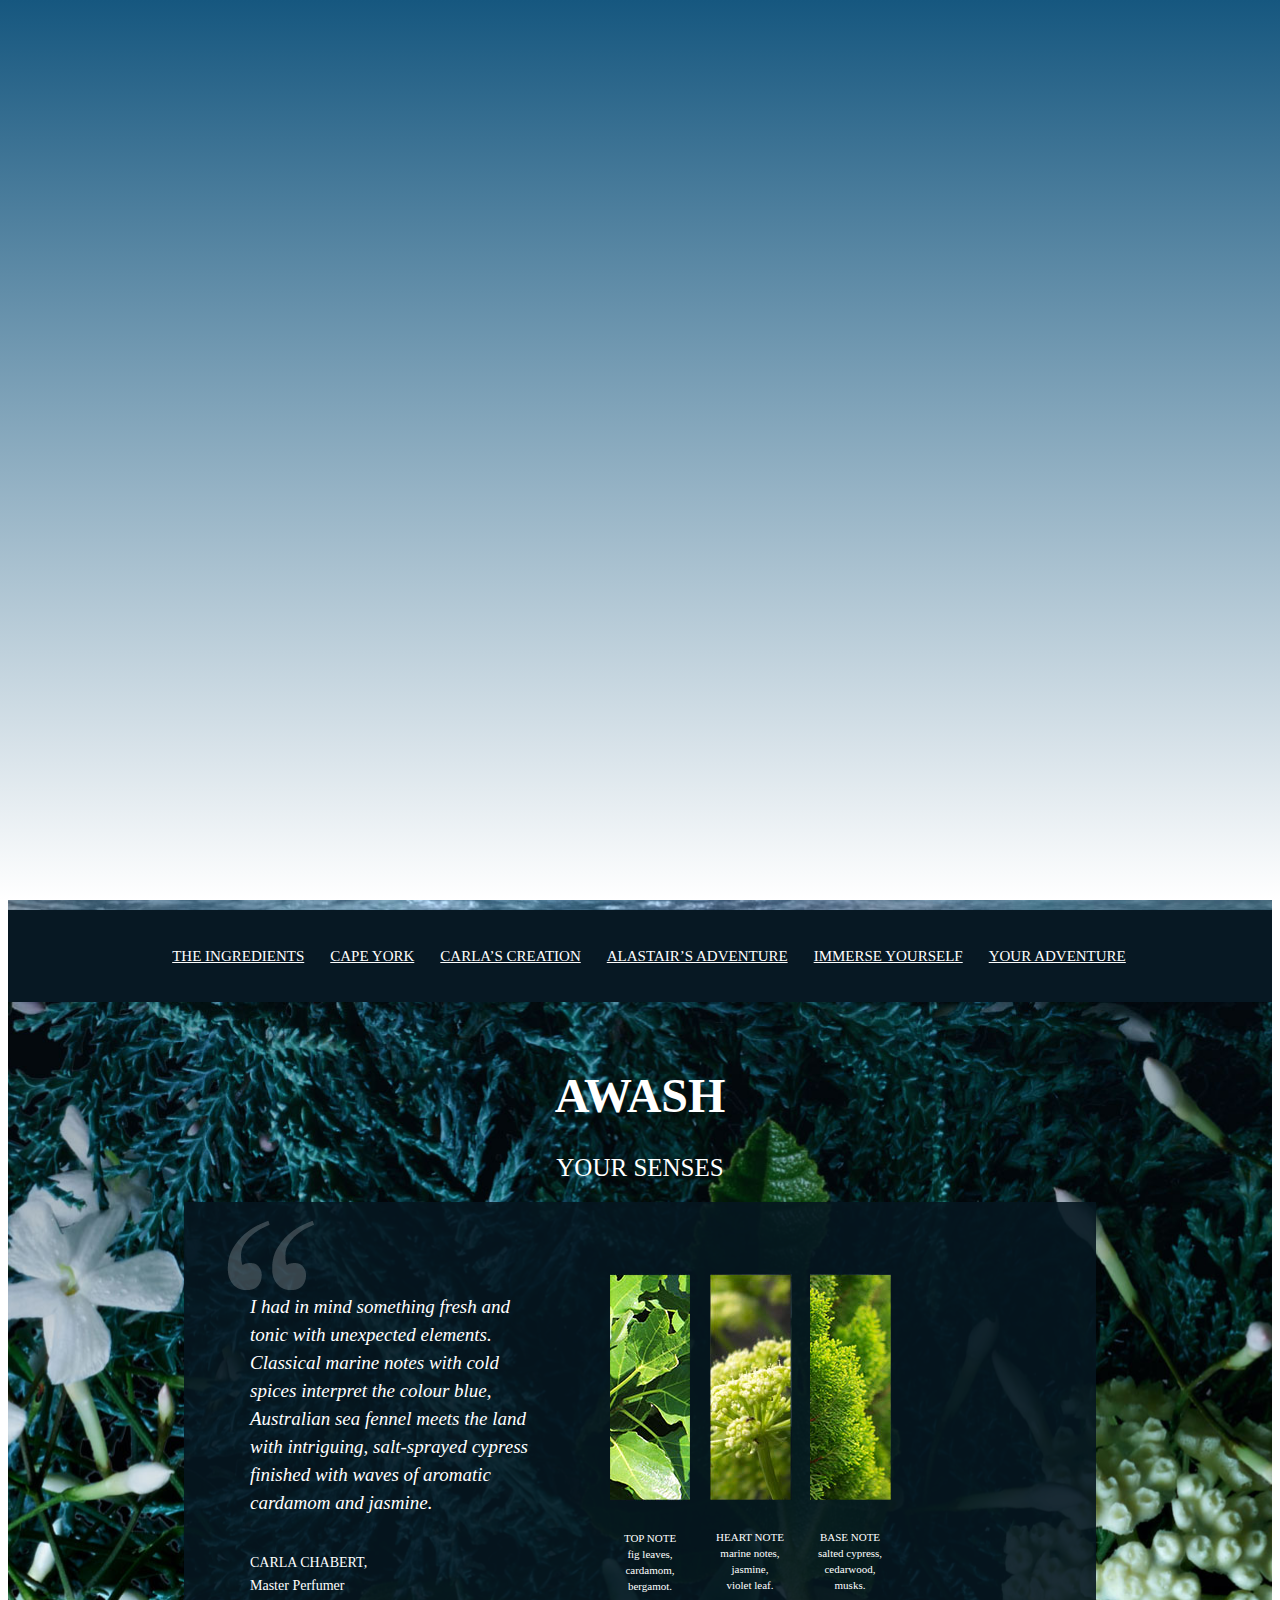
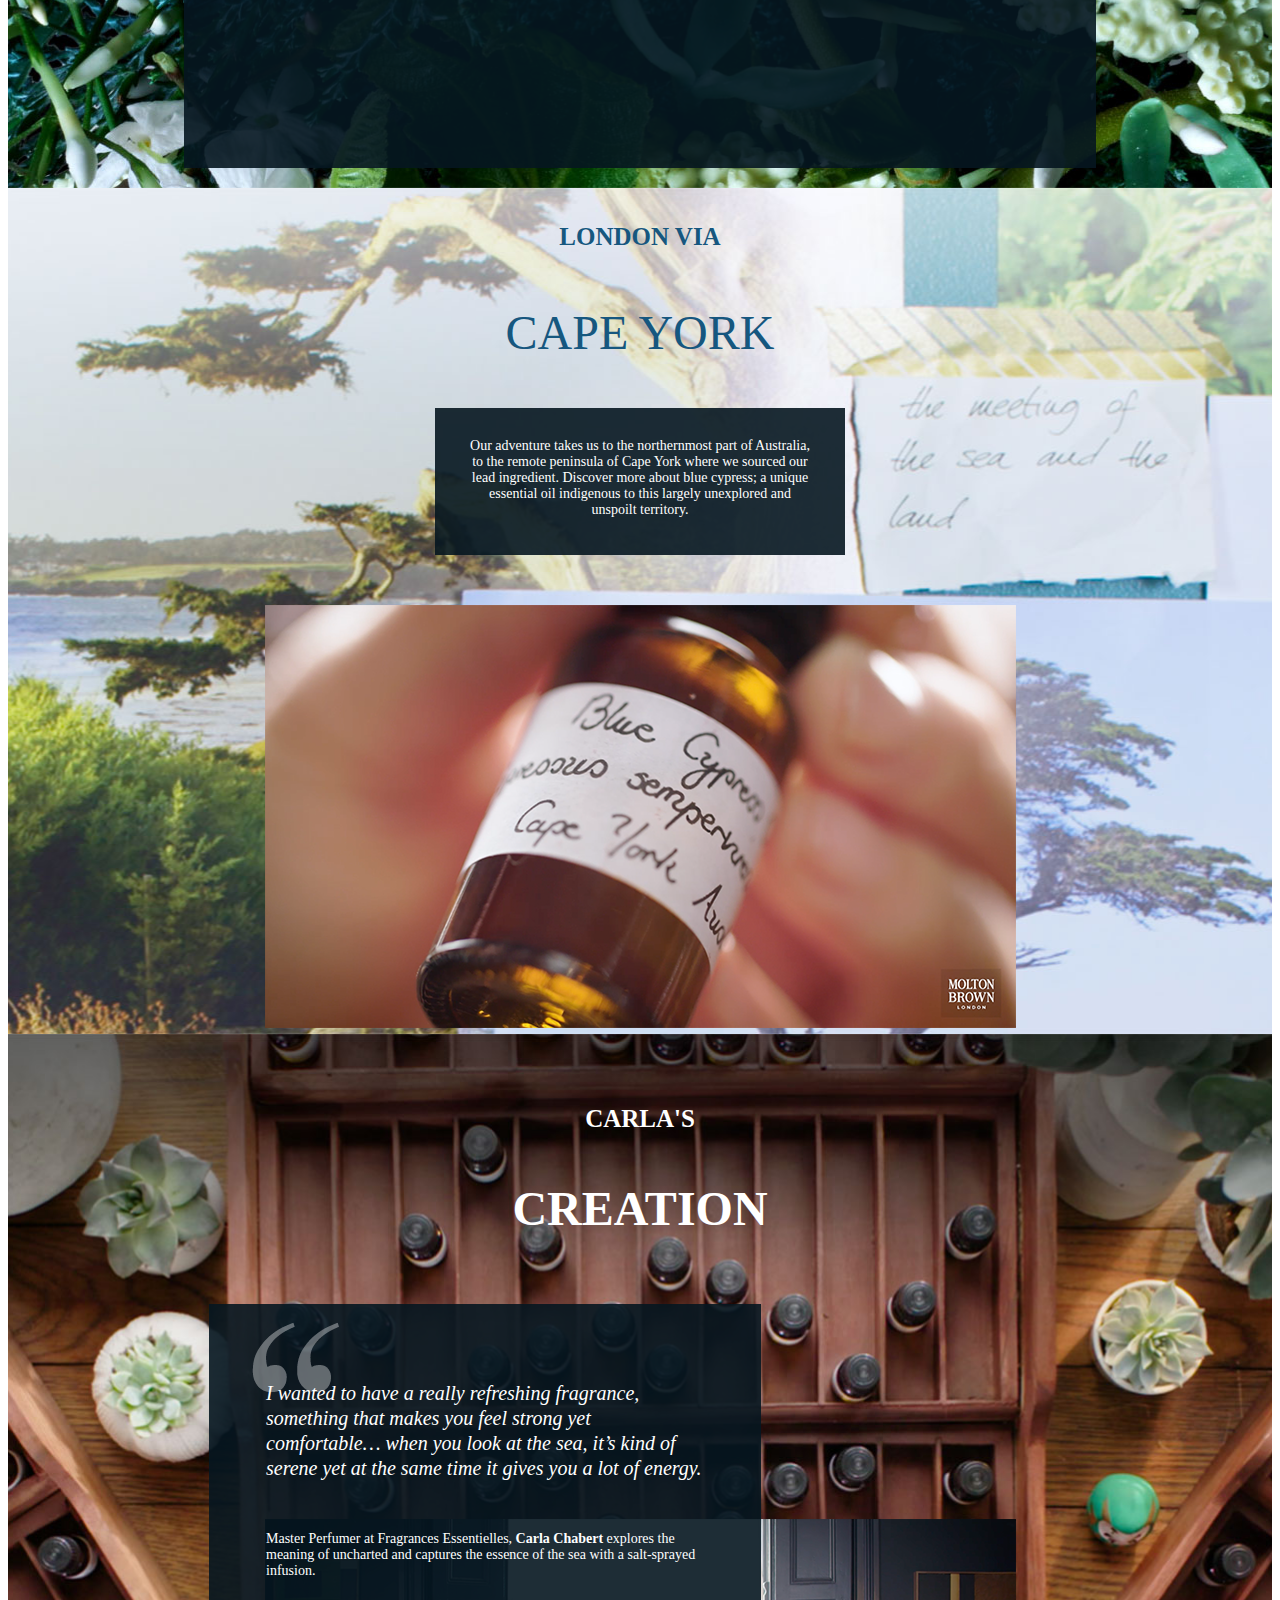
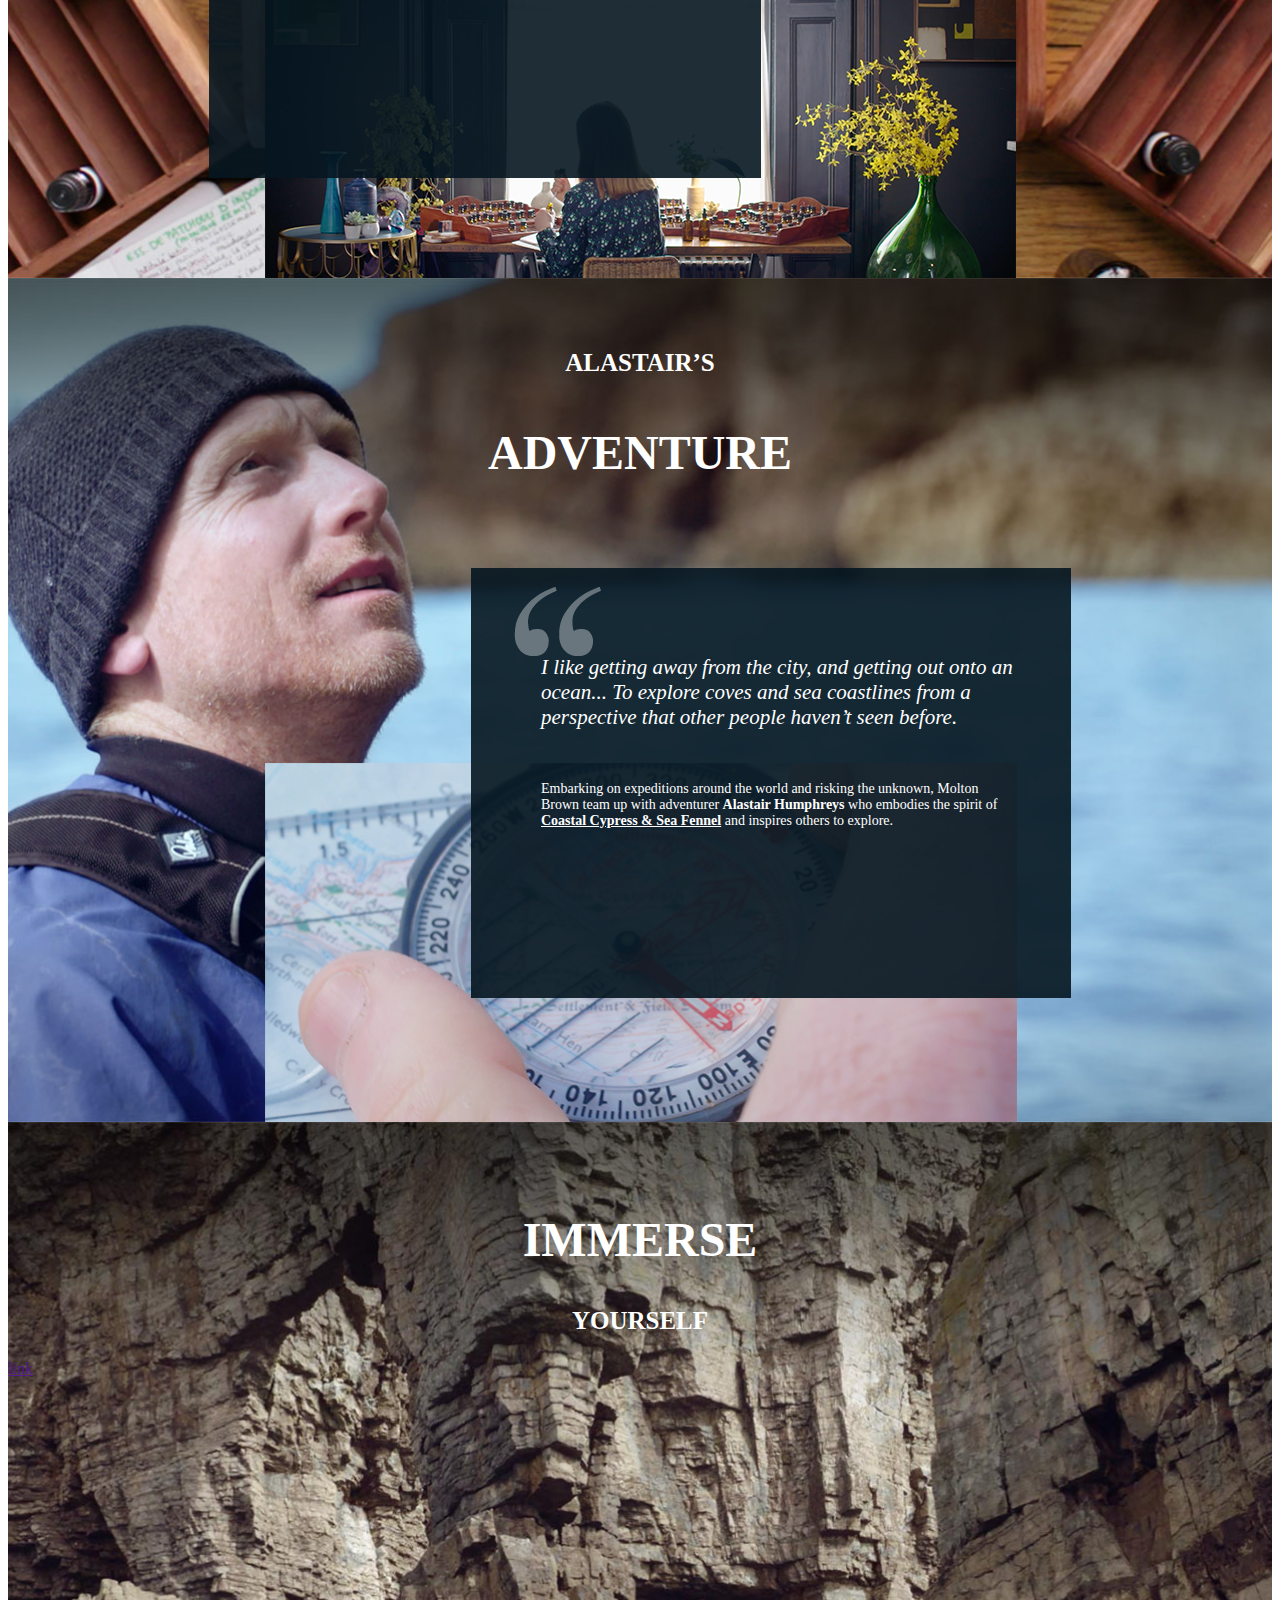
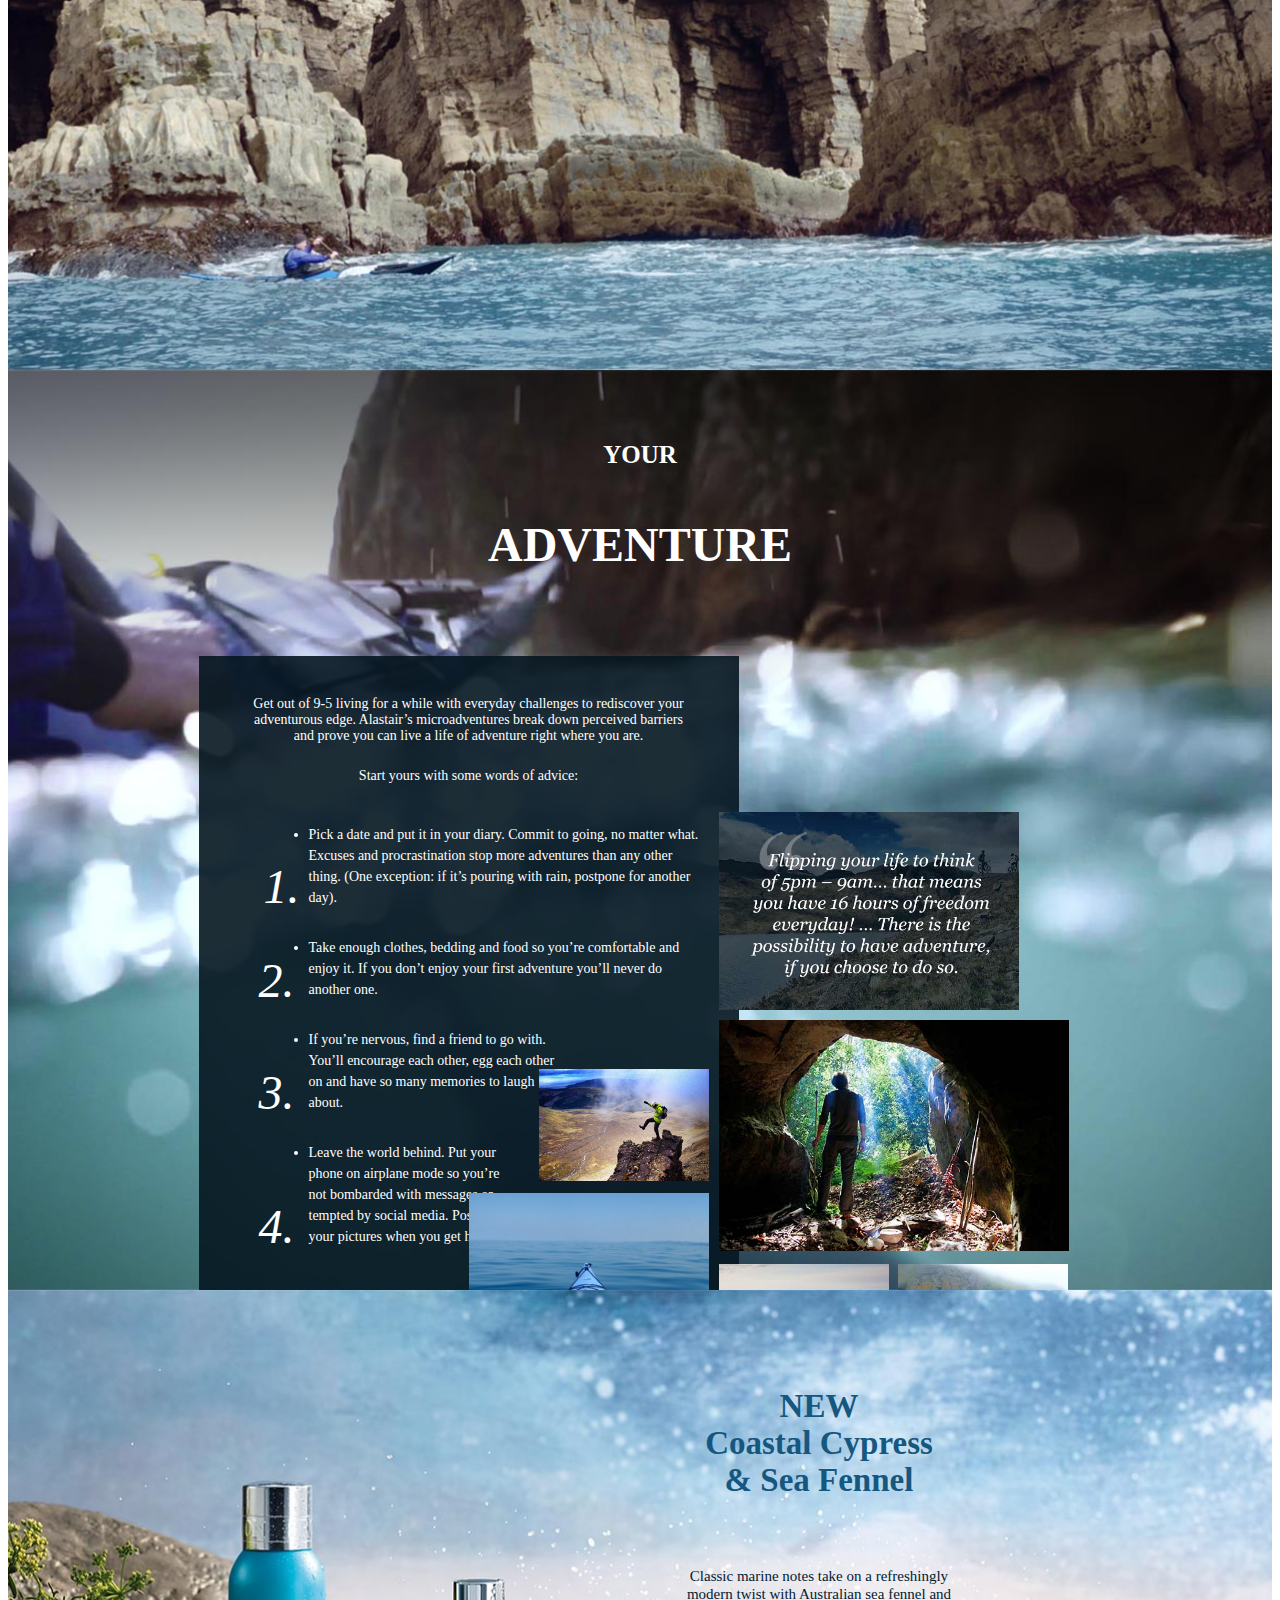
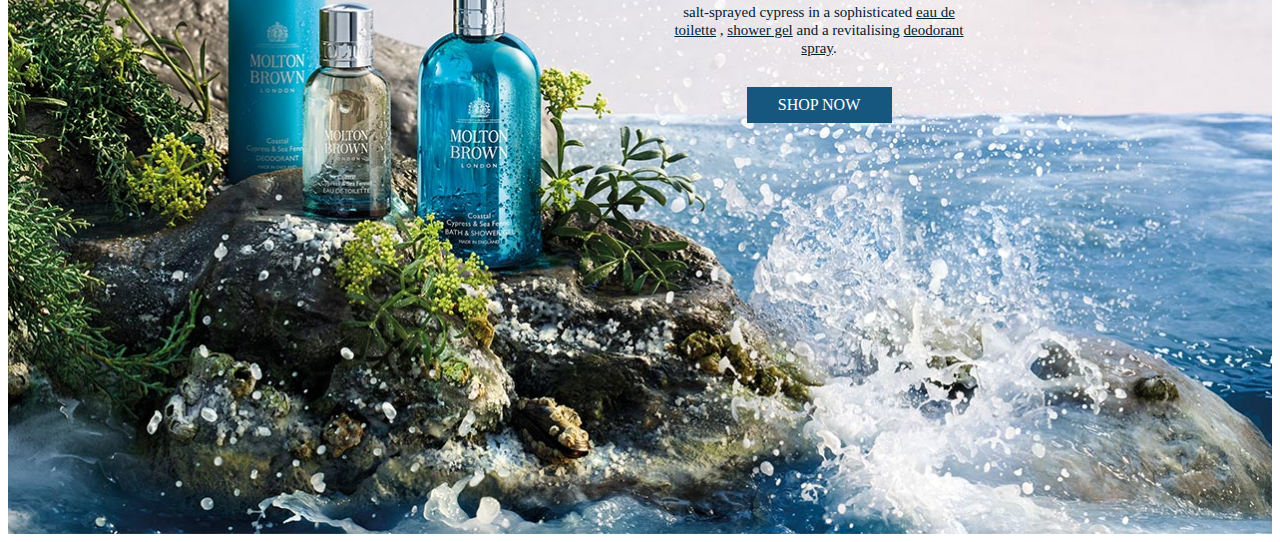
==== commit 330f7439: "fixes" ====
--- a/into-the-uncharted.html
+++ b/into-the-uncharted.html
@@ -50,6 +50,8 @@
 					<li><a href="#alastairadvanture">ALASTAIR’S ADVENTURE</a></li>
 					<li><a href="#immerseYourself">IMMERSE YOURSELF</a></li>
 					<li><a href="#youradventure">YOUR ADVENTURE</a></li>
+					<li class="mobonly"><a href="#shopnow">SHOP NOW</a></li>
+					
 				</ul>
 			</div>
 				<div class="col span_12_of_12 section2" id="theingredient">
@@ -172,7 +174,7 @@
 					</div>
 				</div>
 
-				<div class="col span_12_of_12 section8"> 
+				<div class="col span_12_of_12 section8" id="shopnow"> 
 					<div class="s8wrap">
 						<div class="innerContent">
 							<h2>NEW<br/> Coastal Cypress<br/> & Sea Fennel</h2>
@@ -303,7 +305,7 @@
 
     $(document).ready(function() {
         if ($(window).width() < 667) {
-            $(".carousel").slick({ infinite: true, slidesToShow: 1, slidesToScroll: 1, autoplay:true });
+            $(".carousel").slick({ infinite: true, slidesToShow: 1, slidesToScroll: 1, arrows: false});
         }
 
         $(window).scroll(function(){                          
--- a/style.css
+++ b/style.css
@@ -1,6 +1,5 @@
 .mb_page_wrapper {
-  width: 100% !important;
-}
+  width: 100% !important; }
 
 /* pre-loader */
 #preloader-overlay {
@@ -20,8 +19,7 @@
   background: linear-gradient(to bottom, #16577f 0%, #ffffff 100%);
   /* W3C, IE10+, FF16+, Chrome26+, Opera12+, Safari7+ */
   filter: progid:DXImageTransform.Microsoft.gradient( startColorstr='#16577f', endColorstr='#ffffff',GradientType=0 );
-  /* IE6-9 */
-}
+  /* IE6-9 */ }
 
 #preloader-overlay .preloader {
   background: url("/MBPromoImages/Microsites/Rosa2016/BehindBlend/preloader.png") no-repeat;
@@ -33,35 +31,27 @@
   left: 50%;
   -webkit-animation: spin 1.5s linear infinite;
   -moz-animation: spin 1.5s linear infinite;
-  animation: spin 1.5s linear infinite;
-}
+  animation: spin 1.5s linear infinite; }
 
 @-webkit-keyframes spin {
   from {
+    -webkit-transform: rotate(0deg); }
+  to {
+    -webkit-transform: rotate(360deg); } }
+
+@-moz-keyframes spin {
+  from {
+    -moz-transform: rotate(0deg); }
+  to {
+    -moz-transform: rotate(360deg); } }
+
+@keyframes spin {
+  from {
     -webkit-transform: rotate(0deg);
-  }
+    transform: rotate(0deg); }
   to {
     -webkit-transform: rotate(360deg);
-  }
-}
-
-@-moz-keyframes spin {
-  from {
-    -moz-transform: rotate(0deg);
-  }
-  to {
-    -moz-transform: rotate(360deg);
-  }
-}
-
-@keyframes spin {
-  from {
-    transform: rotate(0deg);
-  }
-  to {
-    transform: rotate(360deg);
-  }
-}
+    transform: rotate(360deg); } }
 
 /* overlay */
 .uncharted-wrap .overlay {
@@ -74,12 +64,10 @@
   top: 0;
   width: 100%;
   text-align: center;
-  z-index: 9999;
-}
+  z-index: 9999; }
 
 .uncharted-wrap .overlay.active {
-  display: block;
-}
+  display: block; }
 
 .uncharted-wrap .overlay > span {
   display: block;
@@ -90,12 +78,10 @@
   cursor: pointer;
   background: #464646;
   text-align: center;
-  width: 110px;
-}
+  width: 110px; }
 
 .uncharted-wrap .overlay > span:hover {
-  background: #606060;
-}
+  background: #606060; }
 
 /* animated content */
 .uncharted-wrap .overlay > span {
@@ -103,33 +89,43 @@
   -moz-transition: all .4s ease-in-out .2s;
   -ms-transition: all .4s ease-in-out .2s;
   -o-transition: all .4s ease-in-out .2s;
-  transition: all .4s ease-in-out .2s;
-}
+  transition: all .4s ease-in-out .2s; }
+
+@-webkit-keyframes pulse {
+  from {
+    -webkit-transform: scale3d(1, 1, 1);
+    transform: scale3d(1, 1, 1); }
+  50% {
+    -webkit-transform: scale3d(1.05, 1.05, 1.05);
+    transform: scale3d(1.05, 1.05, 1.05); }
+  to {
+    -webkit-transform: scale3d(1, 1, 1);
+    transform: scale3d(1, 1, 1); } }
 
 @keyframes pulse {
   from {
-    transform: scale3d(1, 1, 1);
-  }
+    -webkit-transform: scale3d(1, 1, 1);
+    transform: scale3d(1, 1, 1); }
   50% {
-    transform: scale3d(1.05, 1.05, 1.05);
-  }
+    -webkit-transform: scale3d(1.05, 1.05, 1.05);
+    transform: scale3d(1.05, 1.05, 1.05); }
   to {
-    transform: scale3d(1, 1, 1);
-  }
-}
+    -webkit-transform: scale3d(1, 1, 1);
+    transform: scale3d(1, 1, 1); } }
 
 .pulse {
-  animation-name: pulse;
-}
+  -webkit-animation-name: pulse;
+  animation-name: pulse; }
 
 .animated {
+  -webkit-animation-duration: 1s;
   animation-duration: 1s;
-  animation-fill-mode: both;
-}
+  -webkit-animation-fill-mode: both;
+  animation-fill-mode: both; }
 
 .animated.infinite {
-  animation-iteration-count: infinite;
-}
+  -webkit-animation-iteration-count: infinite;
+  animation-iteration-count: infinite; }
 
 /* Slider */
 .slick-slider {
@@ -145,25 +141,21 @@
   -khtml-user-select: none;
   -ms-touch-action: pan-y;
   touch-action: pan-y;
-  -webkit-tap-highlight-color: transparent;
-}
+  -webkit-tap-highlight-color: transparent; }
 
 .slick-list {
   position: relative;
   display: block;
   overflow: hidden;
   margin: 0;
-  padding: 0;
-}
+  padding: 0; }
 
 .slick-list:focus {
-  outline: none;
-}
+  outline: none; }
 
 .slick-list.dragging {
   cursor: pointer;
-  cursor: hand;
-}
+  cursor: hand; }
 
 .slick-slider .slick-track,
 .slick-slider .slick-list {
@@ -171,70 +163,56 @@
   -moz-transform: translate3d(0, 0, 0);
   -ms-transform: translate3d(0, 0, 0);
   -o-transform: translate3d(0, 0, 0);
-  transform: translate3d(0, 0, 0);
-}
+  transform: translate3d(0, 0, 0); }
 
 .slick-track {
   position: relative;
   top: 0;
   left: 0;
-  display: block;
-}
+  display: block; }
 
 .slick-track:before,
 .slick-track:after {
   display: table;
-  content: '';
-}
+  content: ''; }
 
 .slick-track:after {
-  clear: both;
-}
+  clear: both; }
 
 .slick-loading .slick-track {
-  visibility: hidden;
-}
+  visibility: hidden; }
 
 .slick-slide {
   display: none;
   float: left;
   height: 100%;
-  min-height: 1px;
-}
+  min-height: 1px; }
 
 [dir='rtl'] .slick-slide {
-  float: right;
-}
+  float: right; }
 
 .slick-slide img {
-  display: block;
-}
+  display: block; }
 
 .slick-slide.slick-loading img {
-  display: none;
-}
+  display: none; }
 
 .slick-slide.dragging img {
-  pointer-events: none;
-}
+  pointer-events: none; }
 
 .slick-initialized .slick-slide {
-  display: block;
-}
+  display: block; }
 
 .slick-loading .slick-slide {
-  visibility: hidden;
-}
+  visibility: hidden; }
 
 .slick-vertical .slick-slide {
   display: block;
   height: auto;
-  border: 1px solid transparent;
-}
+  border: 1px solid transparent; }
 
 .slick-arrow.slick-hidden {
-  display: none;
-}
+  display: none; }
 
 .absolute-center {
   margin: auto;
@@ -242,51 +220,40 @@
   top: 0;
   left: 0;
   bottom: 0;
-  right: 0;
-}
+  right: 0; }
 
 .trebuchet {
-  font-family: "Trebuchet", Trebuchet MS !important;
-}
+  font-family: "Trebuchet", Trebuchet MS !important; }
 
 .georgia {
   font-family: Georgia, 'Times New Roman', Times, serif !important;
-  -webkit-font-smoothing: antialiased !important;
-}
+  -webkit-font-smoothing: antialiased !important; }
 
 .mobonly {
-  display: none !important;
-}
+  display: none !important; }
 
 .deskonly {
-  display: block !important;
-}
+  display: block !important; }
 
 @media only screen and (min-width: 0px) and (max-width: 767px) {
   .mobonly {
-    display: block !important;
-  }
+    display: block !important; }
   .deskonly {
-    display: none !important;
-  }
-}
+    display: none !important; } }
 
 /*top bar*/
 .features-tb {
-  width: 100%;
-}
+  width: 100%; }
 
 .features-tb ul li {
   display: inline-block;
   margin-left: 4px;
-  margin-top: 5px;
-}
+  margin-top: 5px; }
 
 .features-tb ul {
   text-align: right;
   margin-right: 8px;
-  margin: 0 auto;
-}
+  margin: 0 auto; }
 
 .fs-36 {
   background: url(http://www.moltonbrown.co.uk/MBPromoImages/Microsites/Features/features-sprite-72.png) no-repeat 0 0;
@@ -297,8 +264,7 @@
   vertical-align: middle;
   width: 36px;
   background-position: 0px -92px;
-  float: right;
-}
+  float: right; }
 
 .features-link {
   float: left;
@@ -307,8 +273,7 @@
   margin-left: 44px;
   font-size: 15px;
   color: #000;
-  text-decoration: none;
-}
+  text-decoration: none; }
 
 .features-link:before {
   border-top: 5px solid transparent;
@@ -320,177 +285,135 @@
   margin-right: 7px;
   vertical-align: middle;
   visibility: visible;
-  width: 0;
-}
+  width: 0; }
 
 .features-tb ul {
   text-align: right;
   margin-right: 8px;
   width: 964px;
-  margin: 0 auto;
-}
+  margin: 0 auto; }
 
 #gift-concierge i, #gift-concierge em {
-  font-family: Georgia, 'Times New Roman', Times, serif !important;
-}
+  font-family: Georgia, 'Times New Roman', Times, serif !important; }
 
 @media only screen and (min-width: 0px) and (max-width: 767px) {
   .features-tb ul {
-    width: 100% !important;
-  }
-}
+    width: 100% !important; } }
 
 /*  SECTIONS  */
 .section {
   clear: both;
   padding: 0px;
-  margin: 0px;
-}
+  margin: 0px; }
 
 /*  COLUMN SETUP  */
 .col {
   display: block;
   float: left;
-  margin: 0;
-}
+  margin: 0; }
 
 .col:first-child {
-  margin-left: 0;
-}
+  margin-left: 0; }
 
 /*  GROUPING  */
 .group:before,
 .group:after {
   content: "";
-  display: table;
-}
+  display: table; }
 
 .group:after {
-  clear: both;
-}
+  clear: both; }
 
 .group {
   zoom: 1;
-  /* For IE 6/7 */
-}
+  /* For IE 6/7 */ }
 
 /*  GRID OF TWELVE  */
 .span_12_of_12 {
-  width: 100%;
-}
+  width: 100%; }
 
 .span_11_of_12 {
-  width: 91.53%;
-}
+  width: 91.53%; }
 
 .span_10_of_12 {
-  width: 83.06%;
-}
+  width: 83.06%; }
 
 .span_9_of_12 {
-  width: 74.6%;
-}
+  width: 74.6%; }
 
 .span_8_of_12 {
-  width: 66.13%;
-}
+  width: 66.13%; }
 
 .span_7_of_12 {
-  width: 57.66%;
-}
+  width: 57.66%; }
 
 .span_6_of_12 {
-  width: 49.2%;
-}
+  width: 49.2%; }
 
 .span_5_of_12 {
-  width: 40.73%;
-}
+  width: 40.73%; }
 
 .span_4_of_12 {
-  width: 32.26%;
-}
+  width: 32.26%; }
 
 .span_3_of_12 {
-  width: 23.8%;
-}
+  width: 23.8%; }
 
 .span_2_of_12 {
-  width: 15.33%;
-}
+  width: 15.33%; }
 
 .span_1_of_12 {
-  width: 6.866%;
-}
+  width: 6.866%; }
 
 /*  GO FULL WIDTH BELOW 480 PIXELS */
 @media only screen and (max-width: 480px) {
   .col {
-    margin: 0;
-  }
+    margin: 0; }
   .span_1_of_12, .span_2_of_12, .span_3_of_12, .span_4_of_12, .span_5_of_12, .span_6_of_12, .span_7_of_12, .span_8_of_12, .span_9_of_12, .span_10_of_12, .span_11_of_12, .span_12_of_12 {
-    width: 100%;
-  }
-}
+    width: 100%; } }
 
 .static_content_test .mb_page_wrapper * {
-  box-sizing: inherit !important;
-}
+  box-sizing: inherit !important; }
 
 @media only screen and (min-width: 0px) and (max-width: 767px) {
   body {
-    min-width: 100% !important;
-  }
-}
+    min-width: 100% !important; } }
 
 .uncharted-wrap .hero {
   position: relative;
   background: url("MBPromoImages/Website_Assets/into-the-uncharted/01_Intro_Back-up-Still-Image.jpg") 50% 50% no-repeat;
   background-size: cover;
   background-position: center center;
-  min-height: 850px;
-}
-
-.uncharted-wrap .hero .innerContent {
-  margin: 0 auto;
-  max-width: 600px;
-  text-align: center;
-}
-
-.uncharted-wrap .hero .innerContent h2 {
-  font-size: 33px;
-  color: #fff;
-  font-family: "Trebuchet", Trebuchet MS !important;
-  text-align: center;
-  padding-top: 35px;
-  margin: 0 auto;
-}
-
-.uncharted-wrap .hero .innerContent h3 {
-  font-size: 18px;
-  text-align: center;
-  color: #fff;
-  font-weight: normal;
-  padding-top: 6px;
-}
-
-.uncharted-wrap .hero .innerContent h1 {
-  font-size: 60px;
-  padding-top: 115px;
-  text-align: center;
-  color: #fff;
-  font-family: "Trebuchet", Trebuchet MS !important;
-}
-
-.uncharted-wrap .hero .innerContent .divein-logo {
-  padding-top: 233px;
-}
-
-.uncharted-wrap .hero .innerContent p {
-  font-size: 14px;
-  color: #fff;
-  padding-top: 17px;
-}
+  min-height: 850px; }
+  .uncharted-wrap .hero .innerContent {
+    margin: 0 auto;
+    max-width: 600px;
+    text-align: center; }
+    .uncharted-wrap .hero .innerContent h2 {
+      font-size: 33px;
+      color: #fff;
+      font-family: "Trebuchet", Trebuchet MS !important;
+      text-align: center;
+      padding-top: 35px;
+      margin: 0 auto; }
+    .uncharted-wrap .hero .innerContent h3 {
+      font-size: 18px;
+      text-align: center;
+      color: #fff;
+      font-weight: normal;
+      padding-top: 6px; }
+    .uncharted-wrap .hero .innerContent h1 {
+      font-size: 60px;
+      padding-top: 115px;
+      text-align: center;
+      color: #fff;
+      font-family: "Trebuchet", Trebuchet MS !important; }
+    .uncharted-wrap .hero .innerContent .divein-logo {
+      padding-top: 233px; }
+    .uncharted-wrap .hero .innerContent p {
+      font-size: 14px;
+      color: #fff;
+      padding-top: 17px; }
 
 @media only screen and (min-width: 0px) and (max-width: 767px) {
   .uncharted-wrap .hero {
@@ -498,68 +421,53 @@
     background-size: cover;
     background-position: 100% 100%;
     min-height: 442px;
-    height: 500px;
-  }
-  .uncharted-wrap .hero .innerContent {
-    max-width: 100%;
-  }
-  .uncharted-wrap .hero .innerContent h2 {
-    width: 50%;
-    font-size: 22px;
-  }
-  .uncharted-wrap .hero .innerContent h3 {
-    font-size: 14px;
-  }
-  .uncharted-wrap .hero .innerContent img {
-    display: none;
-  }
-  .uncharted-wrap .hero .innerContent h1 {
-    width: 90%;
-    margin: 0 auto;
-    font-size: 40px;
-    padding-top: 50px;
-  }
-  .uncharted-wrap .hero .innerContent .divein-logo {
-    display: inline-block;
-    padding-top: 50px;
-  }
-}
+    height: 500px; }
+    .uncharted-wrap .hero .innerContent {
+      max-width: 100%; }
+      .uncharted-wrap .hero .innerContent h2 {
+        width: 50%;
+        font-size: 22px; }
+      .uncharted-wrap .hero .innerContent h3 {
+        font-size: 14px; }
+      .uncharted-wrap .hero .innerContent img {
+        display: none; }
+      .uncharted-wrap .hero .innerContent h1 {
+        width: 90%;
+        margin: 0 auto;
+        font-size: 40px;
+        padding-top: 50px; }
+      .uncharted-wrap .hero .innerContent .divein-logo {
+        display: inline-block;
+        padding-top: 50px; } }
 
 .uncharted-wrap .mininav {
   width: 100%;
   background: #071823;
-  text-align: center;
-}
-
-.uncharted-wrap .mininav ul {
-  display: inline-block;
-  text-align: center;
-}
-
-.uncharted-wrap .mininav li {
-  display: inline-block;
-  font-size: 15px;
-  line-height: 60px;
-  padding-right: 22px;
-}
-
-.uncharted-wrap .mininav a {
-  color: #fff;
-}
+  text-align: center; }
+  .uncharted-wrap .mininav ul {
+    display: inline-block;
+    text-align: center; }
+  .uncharted-wrap .mininav li {
+    display: inline-block;
+    font-size: 15px;
+    line-height: 60px;
+    padding-right: 22px; }
+  .uncharted-wrap .mininav a {
+    color: #fff; }
 
 .uncharted-wrap .mobilenav {
-  display: none;
-}
-
-.uncharted-wrap .mobilenav .open, .uncharted-wrap .mobilenav .closenav {
-  display: none;
-}
+  display: none; }
+  .uncharted-wrap .mobilenav .open, .uncharted-wrap .mobilenav .closenav {
+    display: none; }
+  .uncharted-wrap .mobilenav .open {
+    line-height: 17px; }
+  .uncharted-wrap .mobilenav .closenav {
+    line-height: 31px; }
 
 .uncharted-wrap .fixednav {
   position: fixed !important;
   top: 0;
-  z-index: 9999;
-}
+  z-index: 9999; }
 
 @media only screen and (min-width: 0px) and (max-width: 767px) {
   .uncharted-wrap .mininav {
@@ -571,11 +479,13 @@
     z-index: 9998;
     display: none;
     font-size: 20px;
-    color: black;
-  }
-  .uncharted-wrap .mininav li {
-    display: block;
-  }
+    color: black; }
+    .uncharted-wrap .mininav ul {
+      padding-top: 40px;
+      width: 66%; }
+    .uncharted-wrap .mininav li {
+      display: block;
+      border-bottom: 1px solid #fff; }
   .uncharted-wrap .mobilenav {
     position: fixed;
     right: 20px;
@@ -590,840 +500,697 @@
     border-radius: 50px;
     border: 2px solid #fff;
     cursor: pointer;
-    display: none;
-  }
-  .uncharted-wrap .mobilenav .open {
-    font-size: 16px;
-    height: 100%;
-    cursor: pointer;
-    position: relative;
-    top: 26px;
-    left: 12px;
-    display: block;
-  }
-  .uncharted-wrap .mobilenav .closenav {
-    display: none;
-    font-size: 29px;
-    height: 100%;
-    cursor: pointer;
-    position: relative;
-    left: 7px;
-    width: 100%;
-    padding: 18px;
-  }
-}
+    display: none; }
+    .uncharted-wrap .mobilenav .open {
+      font-size: 16px;
+      height: 100%;
+      cursor: pointer;
+      position: relative;
+      top: 26px;
+      left: 12px;
+      display: block; }
+    .uncharted-wrap .mobilenav .closenav {
+      display: none;
+      font-size: 29px;
+      height: 100%;
+      cursor: pointer;
+      position: relative;
+      left: 7px;
+      width: 100%;
+      padding: 18px; } }
 
 .uncharted-wrap .section2 {
   position: relative;
   background: url("MBPromoImages/Website_Assets/into-the-uncharted/03_The-Ingredients.jpg") 50% 50% no-repeat;
   background-size: cover;
   background-position: center center;
-  min-height: 786px;
-}
-
-.uncharted-wrap .section2 h2 {
-  font-size: 48px;
-  color: #fff;
-  font-family: "Trebuchet", Trebuchet MS !important;
-  text-align: center;
-  padding-top: 66px;
-  margin: 0 auto;
-}
-
-.uncharted-wrap .section2 h3 {
-  font-size: 25px;
-  text-align: center;
-  color: #fff;
-  font-weight: normal;
-  padding-top: 6px;
-}
-
-.uncharted-wrap .section2 .innerContent {
-  background-color: rgba(6, 22, 32, 0.9);
-  height: 428px;
-  width: 90%;
-  margin: 200px auto;
-  max-width: 780px;
-  padding: 72px 66px 66px 66px;
-}
-
-.uncharted-wrap .section2 .innerContent:before {
-  background: url("MBPromoImages/Website_Assets/into-the-uncharted/quote.png") 100% no-repeat;
-  content: url("");
-  top: 3px;
-  left: 30px;
-  width: 100px;
-  height: 100px;
-  position: absolute;
-  display: inline-block;
-}
-
-.uncharted-wrap .section2 .innerContent .left {
-  float: left;
-  max-width: 360px;
-}
-
-.uncharted-wrap .section2 .innerContent .right {
-  float: left;
-  width: 283px;
-}
-
-.uncharted-wrap .section2 .innerContent .right .section2-right-1, .uncharted-wrap .section2 .innerContent .right .section2-right-2, .uncharted-wrap .section2 .innerContent .right .section2-right-3 {
-  float: left;
-  width: 80px;
-}
-
-.uncharted-wrap .section2 .innerContent .right .section2-right-1 p, .uncharted-wrap .section2 .innerContent .right .section2-right-2 p, .uncharted-wrap .section2 .innerContent .right .section2-right-3 p {
-  font-size: 11px;
-  width: 100%;
-  text-align: center;
-  line-height: 16px;
-  padding-top: 14px;
-  font-family: "Trebuchet", Trebuchet MS !important;
-}
-
-.uncharted-wrap .section2 .innerContent .right .section2-right-1, .uncharted-wrap .section2 .innerContent .right .section2-right-2 {
-  margin-right: 20px;
-}
-
-.uncharted-wrap .section2 .innerContent p {
-  font-size: 19px;
-  width: 80%;
-  color: #fff;
-  font-style: italic;
-  font-weight: normal;
-  font-family: Georgia;
-  line-height: 28px;
-}
-
-.uncharted-wrap .section2 .innerContent p:last-child {
-  padding-top: 13px;
-  font-style: normal;
-  font-size: 14px;
-}
-
-.uncharted-wrap .section2 .innerContent p:last-child span {
-  display: block;
-  margin-top: -5px;
-}
+  min-height: 786px; }
+  .uncharted-wrap .section2 h2 {
+    font-size: 48px;
+    color: #fff;
+    font-family: "Trebuchet", Trebuchet MS !important;
+    text-align: center;
+    padding-top: 66px;
+    margin: 0 auto; }
+  .uncharted-wrap .section2 h3 {
+    font-size: 25px;
+    text-align: center;
+    color: #fff;
+    font-weight: normal;
+    padding-top: 6px; }
+  .uncharted-wrap .section2 .innerContent {
+    background-color: rgba(6, 22, 32, 0.9);
+    height: 428px;
+    width: 90%;
+    margin: 200px auto;
+    max-width: 780px;
+    padding: 72px 66px 66px 66px; }
+    .uncharted-wrap .section2 .innerContent:before {
+      background: url("MBPromoImages/Website_Assets/into-the-uncharted/quote.png") 100% no-repeat;
+      content: url("");
+      top: 3px;
+      left: 30px;
+      width: 100px;
+      height: 100px;
+      position: absolute;
+      display: inline-block; }
+    .uncharted-wrap .section2 .innerContent .left {
+      float: left;
+      max-width: 360px; }
+    .uncharted-wrap .section2 .innerContent .right {
+      float: left;
+      width: 283px; }
+      .uncharted-wrap .section2 .innerContent .right .section2-right-1, .uncharted-wrap .section2 .innerContent .right .section2-right-2, .uncharted-wrap .section2 .innerContent .right .section2-right-3 {
+        float: left;
+        width: 80px; }
+        .uncharted-wrap .section2 .innerContent .right .section2-right-1 p, .uncharted-wrap .section2 .innerContent .right .section2-right-2 p, .uncharted-wrap .section2 .innerContent .right .section2-right-3 p {
+          font-size: 11px;
+          width: 100%;
+          text-align: center;
+          line-height: 16px;
+          padding-top: 14px;
+          font-family: "Trebuchet", Trebuchet MS !important; }
+      .uncharted-wrap .section2 .innerContent .right .section2-right-1, .uncharted-wrap .section2 .innerContent .right .section2-right-2 {
+        margin-right: 20px; }
+    .uncharted-wrap .section2 .innerContent p {
+      font-size: 19px;
+      width: 80%;
+      color: #fff;
+      font-style: italic;
+      font-weight: normal;
+      font-family: Georgia;
+      line-height: 28px; }
+    .uncharted-wrap .section2 .innerContent p:last-child {
+      padding-top: 13px;
+      font-style: normal;
+      font-size: 14px; }
+      .uncharted-wrap .section2 .innerContent p:last-child span {
+        display: block;
+        margin-top: -5px; }
 
 @media only screen and (min-width: 0px) and (max-width: 767px) {
   .uncharted-wrap .section2 {
     height: 870px;
-    background-position: -1220px;
-  }
-  .uncharted-wrap .section2 h2 {
-    font-size: 34px;
-    padding-top: 50px;
-  }
-  .uncharted-wrap .section2 h3 {
-    font-size: 18px;
-    margin-top: -5px;
-  }
-  .uncharted-wrap .section2 .innerContent {
-    padding: 0px;
-    height: 724px;
-    max-width: 320px;
-    margin: 133px auto;
-  }
-  .uncharted-wrap .section2 .innerContent:before {
-    top: -3px;
-    left: -26px;
-    background-size: 50%;
-  }
-  .uncharted-wrap .section2 .innerContent p {
-    text-align: center;
-    margin: 0 auto;
-    line-height: 24px;
-    max-width: 230px;
-    padding-top: 45px;
-    font-size: 19px;
-  }
-  .uncharted-wrap .section2 .innerContent p:nth-child(2) {
-    padding-bottom: 10px;
-    font-size: 14px;
-    line-height: 18px;
-  }
-  .uncharted-wrap .section2 .innerContent .left {
-    width: 100% !important;
-  }
-  .uncharted-wrap .section2 .innerContent .right {
-    width: 272px;
-    margin: 0 auto;
-    float: none;
-  }
-  .uncharted-wrap .section2 .innerContent .right p {
-    font-size: 11px !important;
-    line-height: 14px !important;
-  }
-  .uncharted-wrap .section2 .innerContent .right .section2-right-1, .uncharted-wrap .section2 .innerContent .right .section2-right-2 {
-    margin-right: 15px;
-  }
-  .uncharted-wrap .section2 .innerContent p:last-child {
-    padding-top: 13px;
-    font-style: normal;
-    font-size: 14px;
-  }
-  .uncharted-wrap .section2 .innerContent p:last-child span {
-    display: block;
-    margin-top: 0px;
-    margin-bottom: 12px;
-  }
-}
+    background-position: -1220px; }
+    .uncharted-wrap .section2 h2 {
+      font-size: 34px;
+      padding-top: 50px; }
+    .uncharted-wrap .section2 h3 {
+      font-size: 18px;
+      margin-top: -5px; }
+    .uncharted-wrap .section2 .innerContent {
+      padding: 0px;
+      height: 724px;
+      max-width: 320px;
+      margin: 133px auto; }
+      .uncharted-wrap .section2 .innerContent:before {
+        top: -3px;
+        left: -26px;
+        background-size: 50%; }
+      .uncharted-wrap .section2 .innerContent p {
+        text-align: center;
+        margin: 0 auto;
+        line-height: 24px;
+        max-width: 230px;
+        padding-top: 45px;
+        font-size: 19px; }
+      .uncharted-wrap .section2 .innerContent p:nth-child(2) {
+        padding-bottom: 10px;
+        font-size: 14px;
+        line-height: 18px; }
+      .uncharted-wrap .section2 .innerContent .left {
+        width: 100% !important; }
+      .uncharted-wrap .section2 .innerContent .right {
+        width: 272px;
+        margin: 0 auto;
+        float: none; }
+        .uncharted-wrap .section2 .innerContent .right p {
+          font-size: 11px !important;
+          line-height: 14px !important; }
+        .uncharted-wrap .section2 .innerContent .right .section2-right-1, .uncharted-wrap .section2 .innerContent .right .section2-right-2 {
+          margin-right: 15px; }
+      .uncharted-wrap .section2 .innerContent p:last-child {
+        padding-top: 13px;
+        font-style: normal;
+        font-size: 14px; }
+        .uncharted-wrap .section2 .innerContent p:last-child span {
+          display: block;
+          margin-top: 0px;
+          margin-bottom: 12px; } }
 
 .uncharted-wrap .section3 {
   position: relative;
   background: url("MBPromoImages/Website_Assets/into-the-uncharted/04_Cape-York.jpg") 50% 50% no-repeat;
   background-size: cover;
   background-position: center center;
-  min-height: 846px;
-}
-
-.uncharted-wrap .section3 h2 {
-  font-size: 25px;
-  color: #16577f;
-  font-family: "Trebuchet", Trebuchet MS !important;
-  text-align: center;
-  padding-top: 35px;
-  margin: 0 auto;
-}
-
-.uncharted-wrap .section3 h3 {
-  font-size: 48px;
-  text-align: center;
-  color: #16577f;
-  font-weight: normal;
-  padding-top: 6px;
-  font-family: "Trebuchet", Trebuchet MS !important;
-}
-
-.uncharted-wrap .section3 .innerContent .intro {
-  background-color: rgba(6, 22, 32, 0.9);
-  width: 410px;
-  height: 147px;
-  margin: 0 auto;
-  margin-top: 46px;
-}
-
-.uncharted-wrap .section3 .innerContent .intro p {
-  color: #fff;
-  font-size: 14px;
-  padding: 30px;
-  text-align: center;
-  line-height: 16px;
-  -webkit-font-smoothing: antialiased !important;
-}
-
-.uncharted-wrap .section3 .innerContent .video {
-  margin: 0 auto;
-  width: 750px;
-  text-align: center;
-  margin-top: 50px;
-}
+  min-height: 846px; }
+  .uncharted-wrap .section3 h2 {
+    font-size: 25px;
+    color: #16577f;
+    font-family: "Trebuchet", Trebuchet MS !important;
+    text-align: center;
+    padding-top: 35px;
+    margin: 0 auto; }
+  .uncharted-wrap .section3 h3 {
+    font-size: 48px;
+    text-align: center;
+    color: #16577f;
+    font-weight: normal;
+    padding-top: 6px;
+    font-family: "Trebuchet", Trebuchet MS !important; }
+  .uncharted-wrap .section3 .innerContent .intro {
+    background-color: rgba(6, 22, 32, 0.9);
+    width: 410px;
+    height: 147px;
+    margin: 0 auto;
+    margin-top: 46px; }
+    .uncharted-wrap .section3 .innerContent .intro p {
+      color: #fff;
+      font-size: 14px;
+      padding: 30px;
+      text-align: center;
+      line-height: 16px;
+      -webkit-font-smoothing: antialiased !important; }
+  .uncharted-wrap .section3 .innerContent .video {
+    margin: 0 auto;
+    width: 750px;
+    text-align: center;
+    margin-top: 50px; }
 
 @media only screen and (min-width: 0px) and (max-width: 767px) {
   .uncharted-wrap .section3 {
-    min-height: 611px;
-  }
-  .uncharted-wrap .section3 h2 {
-    font-size: 18px;
-    padding-top: 40px;
-  }
-  .uncharted-wrap .section3 h3 {
-    font-size: 34px;
-  }
-  .uncharted-wrap .section3 .innerContent {
-    max-width: 320px;
-    width: 287px;
-    margin: 0 auto;
-  }
-  .uncharted-wrap .section3 .innerContent img {
-    width: 285px;
-  }
-  .uncharted-wrap .section3 .innerContent .intro {
-    width: 285px;
-    height: 280px;
-    margin-top: 35px;
-  }
-  .uncharted-wrap .section3 .innerContent .intro p {
-    font-size: 16px;
-    font-family: "Trebuchet", Trebuchet MS !important;
-    padding: 50px;
-  }
-  .uncharted-wrap .section3 .innerContent .video {
-    width: 287px;
-    margin-top: 15px;
-  }
-}
+    min-height: 611px; }
+    .uncharted-wrap .section3 h2 {
+      font-size: 18px;
+      padding-top: 20px; }
+    .uncharted-wrap .section3 h3 {
+      font-size: 34px;
+      padding: 0;
+      margin: 0; }
+    .uncharted-wrap .section3 .innerContent {
+      max-width: 320px;
+      width: 287px;
+      margin: 0 auto; }
+      .uncharted-wrap .section3 .innerContent img {
+        width: 285px; }
+      .uncharted-wrap .section3 .innerContent .intro {
+        width: 285px;
+        height: 280px;
+        margin-top: 35px; }
+        .uncharted-wrap .section3 .innerContent .intro p {
+          font-size: 16px;
+          font-family: "Trebuchet", Trebuchet MS !important;
+          padding: 50px; }
+      .uncharted-wrap .section3 .innerContent .video {
+        width: 287px;
+        margin-top: 15px; } }
 
 .uncharted-wrap .section4 {
   position: relative;
   background: url("MBPromoImages/Website_Assets/into-the-uncharted/05_Carlas-Creation.jpg") 50% 50% no-repeat;
   background-size: cover;
   background-position: center center;
-  height: 844px;
-}
-
-.uncharted-wrap .section4 h2 {
-  font-size: 25px;
-  color: #fff;
-  text-align: center;
-  font-family: "Trebuchet", Trebuchet MS !important;
-  padding-top: 50px;
-}
-
-.uncharted-wrap .section4 h3 {
-  font-size: 48px;
-  color: #fff;
-  text-align: center;
-}
-
-.uncharted-wrap .section4 .s4wrap {
-  width: 750px;
-  margin: 0 auto;
-  position: relative;
-}
-
-.uncharted-wrap .section4 .s4wrap .innerContent {
-  background-color: rgba(6, 22, 32, 0.9);
-  min-height: 360px;
-  margin: 20px auto;
-  max-width: 438px;
-  padding: 57px;
-  position: absolute;
-  left: -56px;
-}
-
-.uncharted-wrap .section4 .s4wrap .innerContent p {
-  font-size: 20px;
-  color: #fff;
-  -webkit-font-smoothing: antialiased !important;
-  font-style: italic;
-  font-family: Georgia;
-  line-height: 25px;
-}
-
-.uncharted-wrap .section4 .s4wrap .innerContent p:before {
-  background: url("MBPromoImages/Website_Assets/into-the-uncharted/quote.png") 100% no-repeat;
-  content: url("");
-  top: 3px;
-  left: 30px;
-  width: 100px;
-  height: 100px;
-  position: absolute;
-  display: inline-block;
-}
-
-.uncharted-wrap .section4 .s4wrap .innerContent p:last-child {
-  font-size: 14px;
-  font-family: "Trebuchet", Trebuchet MS !important;
-  font-style: normal;
-  font-size: 14px;
-  padding-top: 30px;
-  line-height: 16px;
-}
-
-.uncharted-wrap .section4 .s4wrap .innerContent p:last-child span {
-  font-weight: bold;
-}
-
-.uncharted-wrap .section4 .s4wrap .section4Video {
-  padding-top: 235px;
-}
+  height: 844px; }
+  .uncharted-wrap .section4 h2 {
+    font-size: 25px;
+    color: #fff;
+    text-align: center;
+    font-family: "Trebuchet", Trebuchet MS !important;
+    padding-top: 50px; }
+  .uncharted-wrap .section4 h3 {
+    font-size: 48px;
+    color: #fff;
+    text-align: center; }
+  .uncharted-wrap .section4 .s4wrap {
+    width: 750px;
+    margin: 0 auto;
+    position: relative; }
+    .uncharted-wrap .section4 .s4wrap .innerContent {
+      background-color: rgba(6, 22, 32, 0.9);
+      min-height: 360px;
+      margin: 20px auto;
+      max-width: 438px;
+      padding: 57px;
+      position: absolute;
+      left: -56px; }
+      .uncharted-wrap .section4 .s4wrap .innerContent p {
+        font-size: 20px;
+        color: #fff;
+        -webkit-font-smoothing: antialiased !important;
+        font-style: italic;
+        font-family: Georgia;
+        line-height: 25px; }
+        .uncharted-wrap .section4 .s4wrap .innerContent p:before {
+          background: url("MBPromoImages/Website_Assets/into-the-uncharted/quote.png") 100% no-repeat;
+          content: url("");
+          top: 3px;
+          left: 30px;
+          width: 100px;
+          height: 100px;
+          position: absolute;
+          display: inline-block; }
+        .uncharted-wrap .section4 .s4wrap .innerContent p:last-child {
+          font-size: 14px;
+          font-family: "Trebuchet", Trebuchet MS !important;
+          font-style: normal;
+          font-size: 14px;
+          padding-top: 30px;
+          line-height: 16px; }
+          .uncharted-wrap .section4 .s4wrap .innerContent p:last-child span {
+            font-weight: bold; }
+    .uncharted-wrap .section4 .s4wrap .section4Video {
+      padding-top: 235px; }
 
 @media only screen and (min-width: 0px) and (max-width: 767px) {
   .uncharted-wrap .section4 {
     height: 820px;
     background-position: -1280px;
-  }
-  .uncharted-wrap .section4 .s4wrap {
-    width: 285px;
-    margin: 0 auto;
-  }
-  .uncharted-wrap .section4 .s4wrap .innerContent {
-    width: 285px;
-    left: 0;
-    display: block;
-    text-align: center;
-    padding: 42px;
-  }
-  .uncharted-wrap .section4 .s4wrap .innerContent p {
-    font-size: 20px;
-  }
-  .uncharted-wrap .section4 .s4wrap .innerContent p:last-child {
-    padding-top: 10px;
-  }
-  .uncharted-wrap .section4 .s4wrap .section4Video {
-    padding-top: 0;
-  }
-  .uncharted-wrap .section4 .s4wrap .section4Video img {
-    width: 100%;
-    padding-top: 505px;
-  }
-}
+    background-size: inherit; }
+    .uncharted-wrap .section4 h2 {
+      font-size: 18px;
+      color: #fff;
+      text-align: center;
+      font-family: "Trebuchet", Trebuchet MS !important;
+      padding-top: 25px;
+      margin: 0; }
+    .uncharted-wrap .section4 h3 {
+      font-size: 34px;
+      color: #fff;
+      text-align: center;
+      padding: 0;
+      margin: 0; }
+    .uncharted-wrap .section4 .s4wrap {
+      width: 285px;
+      margin: 0 auto; }
+      .uncharted-wrap .section4 .s4wrap .innerContent {
+        width: 285px;
+        left: 0;
+        display: block;
+        text-align: center;
+        padding: 42px; }
+        .uncharted-wrap .section4 .s4wrap .innerContent p {
+          font-size: 20px;
+          margin: 0; }
+          .uncharted-wrap .section4 .s4wrap .innerContent p:before {
+            top: -3px;
+            left: -26px;
+            background-size: 50%; }
+        .uncharted-wrap .section4 .s4wrap .innerContent p:last-child {
+          padding-top: 10px;
+          margin: 0; }
+      .uncharted-wrap .section4 .s4wrap .section4Video {
+        padding-top: 0; }
+        .uncharted-wrap .section4 .s4wrap .section4Video img {
+          width: 100%;
+          padding-top: 505px; } }
 
 .uncharted-wrap .section5 {
   position: relative;
   background: url("MBPromoImages/Website_Assets/into-the-uncharted/06_Alastairs-Adventure.jpg") 50% 50% no-repeat;
   background-size: cover;
   background-position: center center;
-  height: 844px;
-}
-
-.uncharted-wrap .section5 h2 {
-  font-size: 25px;
-  color: #fff;
-  text-align: center;
-  font-family: "Trebuchet", Trebuchet MS !important;
-  padding-top: 50px;
-}
-
-.uncharted-wrap .section5 h3 {
-  font-size: 48px;
-  color: #fff;
-  text-align: center;
-}
-
-.uncharted-wrap .section5 .s4wrap {
-  width: 750px;
-  margin: 0 auto;
-  position: relative;
-}
-
-.uncharted-wrap .section5 .s4wrap .innerContent {
-  background-color: rgba(6, 22, 32, 0.9);
-  min-height: 334px;
-  margin: 40px auto;
-  max-width: 474px;
-  padding: 66px 56px 30px 70px;
-  position: absolute;
-  right: -56px;
-}
-
-.uncharted-wrap .section5 .s4wrap .innerContent p {
-  font-size: 21px;
-  color: #fff;
-  -webkit-font-smoothing: antialiased !important;
-  font-style: italic;
-  font-family: Georgia;
-  line-height: 25px;
-}
-
-.uncharted-wrap .section5 .s4wrap .innerContent p:before {
-  background: url("MBPromoImages/Website_Assets/into-the-uncharted/quote.png") 100% no-repeat;
-  content: url("");
-  top: 3px;
-  left: 30px;
-  width: 100px;
-  height: 100px;
-  position: absolute;
-  display: inline-block;
-}
-
-.uncharted-wrap .section5 .s4wrap .innerContent p:last-child {
-  font-size: 14px;
-  font-family: "Trebuchet", Trebuchet MS !important;
-  font-style: normal;
-  font-size: 14px;
-  padding-top: 30px;
-  line-height: 16px;
-}
-
-.uncharted-wrap .section5 .s4wrap .innerContent p:last-child span {
-  font-weight: bold;
-}
-
-.uncharted-wrap .section5 .s4wrap .innerContent p:last-child span.underline {
-  text-decoration: underline;
-}
-
-.uncharted-wrap .section5 .s4wrap .section4Video {
-  padding-top: 235px;
-}
+  height: 844px; }
+  .uncharted-wrap .section5 h2 {
+    font-size: 25px;
+    color: #fff;
+    text-align: center;
+    font-family: "Trebuchet", Trebuchet MS !important;
+    padding-top: 50px; }
+  .uncharted-wrap .section5 h3 {
+    font-size: 48px;
+    color: #fff;
+    text-align: center; }
+  .uncharted-wrap .section5 .s4wrap {
+    width: 750px;
+    margin: 0 auto;
+    position: relative; }
+    .uncharted-wrap .section5 .s4wrap .innerContent {
+      background-color: rgba(6, 22, 32, 0.9);
+      min-height: 334px;
+      margin: 40px auto;
+      max-width: 474px;
+      padding: 66px 56px 30px 70px;
+      position: absolute;
+      right: -56px; }
+      .uncharted-wrap .section5 .s4wrap .innerContent p {
+        font-size: 21px;
+        color: #fff;
+        -webkit-font-smoothing: antialiased !important;
+        font-style: italic;
+        font-family: Georgia;
+        line-height: 25px; }
+        .uncharted-wrap .section5 .s4wrap .innerContent p:before {
+          background: url("MBPromoImages/Website_Assets/into-the-uncharted/quote.png") 100% no-repeat;
+          content: url("");
+          top: 3px;
+          left: 30px;
+          width: 100px;
+          height: 100px;
+          position: absolute;
+          display: inline-block; }
+        .uncharted-wrap .section5 .s4wrap .innerContent p:last-child {
+          font-size: 14px;
+          font-family: "Trebuchet", Trebuchet MS !important;
+          font-style: normal;
+          font-size: 14px;
+          padding-top: 30px;
+          line-height: 16px; }
+          .uncharted-wrap .section5 .s4wrap .innerContent p:last-child span {
+            font-weight: bold; }
+          .uncharted-wrap .section5 .s4wrap .innerContent p:last-child span.underline {
+            text-decoration: underline; }
+    .uncharted-wrap .section5 .s4wrap .section4Video {
+      padding-top: 235px; }
 
 @media only screen and (min-width: 0px) and (max-width: 767px) {
   .uncharted-wrap .section5 {
     height: 752px;
-    background-position: -430px;
-  }
-  .uncharted-wrap .section5 .s4wrap {
-    width: 285px;
-    margin: 0 auto;
-  }
-  .uncharted-wrap .section5 .s4wrap .innerContent {
-    width: 285px;
-    left: 0;
-    display: block;
-    text-align: center;
-    right: 0;
-    margin-top: 22px;
-    padding: 0;
-  }
-  .uncharted-wrap .section5 .s4wrap .innerContent p {
-    font-size: 20px;
-    width: 220px;
-    margin: 0 auto;
-    padding-top: 40px;
-    padding-bottom: 10px;
-  }
-  .uncharted-wrap .section5 .s4wrap .innerContent p:last-child {
-    padding-top: 10px;
-    width: 208px;
-  }
-  .uncharted-wrap .section5 .s4wrap .section4Video {
-    padding-top: 0;
-  }
-  .uncharted-wrap .section5 .s4wrap .section4Video img {
-    width: 100%;
-    padding-top: 440px;
-  }
-}
+    background-position: -430px; }
+    .uncharted-wrap .section5 h2 {
+      font-size: 18px;
+      color: #fff;
+      text-align: center;
+      font-family: "Trebuchet", Trebuchet MS !important;
+      padding-top: 25px;
+      margin: 0; }
+    .uncharted-wrap .section5 h3 {
+      font-size: 34px;
+      color: #fff;
+      text-align: center;
+      margin: 0;
+      padding: 0; }
+    .uncharted-wrap .section5 .s4wrap {
+      width: 285px;
+      margin: 0 auto; }
+      .uncharted-wrap .section5 .s4wrap .innerContent {
+        width: 285px;
+        left: 0;
+        display: block;
+        text-align: center;
+        right: 0;
+        margin-top: 22px;
+        padding: 0; }
+        .uncharted-wrap .section5 .s4wrap .innerContent p {
+          font-size: 20px;
+          width: 220px;
+          margin: 0 auto;
+          padding-top: 40px;
+          padding-bottom: 10px; }
+          .uncharted-wrap .section5 .s4wrap .innerContent p:before {
+            top: -3px;
+            left: -26px;
+            background-size: 50%; }
+        .uncharted-wrap .section5 .s4wrap .innerContent p:last-child {
+          padding-top: 10px;
+          width: 208px; }
+      .uncharted-wrap .section5 .s4wrap .section4Video {
+        padding-top: 0; }
+        .uncharted-wrap .section5 .s4wrap .section4Video img {
+          width: 100%;
+          padding-top: 440px; } }
 
 .uncharted-wrap .section6 {
   position: relative;
   background: url("MBPromoImages/Website_Assets/into-the-uncharted/07_Immerse-Yourself.jpg") 50% 50% no-repeat;
   background-size: cover;
-  background-position: center center;
-  height: 844px;
-}
-
-.uncharted-wrap .section6 h2 {
-  font-size: 34px;
-  color: #fff;
-  text-align: center;
-  font-family: "Trebuchet", Trebuchet MS !important;
-  padding-top: 50px;
-}
-
-.uncharted-wrap .section6 h3 {
-  font-size: 18px;
-  color: #fff;
-  text-align: center;
-}
+  height: 848px; }
+  .uncharted-wrap .section6 h2 {
+    font-size: 48px;
+    color: #fff;
+    text-align: center;
+    font-family: "Trebuchet", Trebuchet MS !important;
+    padding-top: 50px; }
+  .uncharted-wrap .section6 h3 {
+    font-size: 25px;
+    color: #fff;
+    text-align: center; }
+
+@media only screen and (min-width: 0px) and (max-width: 767px) {
+  .uncharted-wrap .section6 {
+    height: 575px;
+    background-position: -207px; }
+    .uncharted-wrap .section6 h2 {
+      font-size: 34px;
+      color: #fff;
+      padding-top: 25px;
+      margin: 0; }
+    .uncharted-wrap .section6 h3 {
+      font-size: 18px;
+      color: #fff;
+      text-align: center;
+      margin: 0;
+      padding: 0; } }
 
 .uncharted-wrap .section7 {
   position: relative;
   background: url("MBPromoImages/Website_Assets/into-the-uncharted/08_Your-Adventure.jpg") 50% 50% no-repeat;
   background-size: cover;
   background-position: center center;
-  height: 920px;
-}
-
-.uncharted-wrap .section7 h2 {
-  font-size: 25px;
-  color: #fff;
-  text-align: center;
-  font-family: "Trebuchet", Trebuchet MS !important;
-  padding-top: 50px;
-}
-
-.uncharted-wrap .section7 h3 {
-  font-size: 48px;
-  color: #fff;
-  text-align: center;
-  padding-bottom: 20px;
-}
-
-.uncharted-wrap .section7 .s7wrap {
-  width: 883px;
-  margin: 0 auto;
-  position: relative;
-  height: 695px;
-  padding-top: 16px;
-}
-
-.uncharted-wrap .section7 .s7wrap img:hover {
-  transform: scale(1.1);
-  -ms-transform: scale(1.1);
-  -webkit-transform: scale(1.1);
-}
-
-.uncharted-wrap .section7 .s7wrap .innerContent {
-  max-width: 500px;
-  background-color: rgba(6, 22, 32, 0.9);
-  padding: 20px;
-  position: absolute;
-  height: 670px;
-}
-
-.uncharted-wrap .section7 .s7wrap .innerContent p {
-  font-size: 14px;
-  color: #fff;
-  line-height: 16px;
-  padding-bottom: 24px;
-  -webkit-font-smoothing: antialiased !important;
-  width: 90%;
-  margin: 0 auto;
-}
-
-.uncharted-wrap .section7 .s7wrap .innerContent p:nth-child(1) {
-  text-align: center;
-  font-size: 14px;
-  font-family: "Trebuchet", Trebuchet MS !important;
-  margin-top: 20px;
-}
-
-.uncharted-wrap .section7 .s7wrap .innerContent p:nth-child(2) {
-  text-align: center;
-  font-size: 14px;
-  font-family: "Trebuchet", Trebuchet MS !important;
-}
-
-.uncharted-wrap .section7 .s7wrap .innerContent li {
-  font-size: 14px;
-  color: #fff;
-  padding-bottom: 29px;
-  -webkit-font-smoothing: antialiased !important;
-  position: relative;
-  margin-left: 50px;
-  line-height: 21px;
-}
-
-.uncharted-wrap .section7 .s7wrap .innerContent li:nth-child(1) {
-  width: 86%;
-}
-
-.uncharted-wrap .section7 .s7wrap .innerContent li:nth-child(1):before {
-  content: "1.";
-  position: absolute;
-  font-size: 48px;
-  font-family: Georgia;
-  font-style: italic;
-  left: -45px;
-  bottom: 40px;
-}
-
-.uncharted-wrap .section7 .s7wrap .innerContent li:nth-child(2) {
-  width: 81%;
-}
-
-.uncharted-wrap .section7 .s7wrap .innerContent li:nth-child(2):before {
-  content: "2.";
-  position: absolute;
-  font-size: 48px;
-  font-family: Georgia;
-  font-style: italic;
-  left: -50px;
-  bottom: 38px;
-}
-
-.uncharted-wrap .section7 .s7wrap .innerContent li:nth-child(3) {
-  width: 56%;
-}
-
-.uncharted-wrap .section7 .s7wrap .innerContent li:nth-child(3):before {
-  content: "3.";
-  position: absolute;
-  font-size: 48px;
-  font-family: Georgia;
-  font-style: italic;
-  left: -50px;
-  bottom: 39px;
-}
-
-.uncharted-wrap .section7 .s7wrap .innerContent li:nth-child(4) {
-  width: 42%;
-}
-
-.uncharted-wrap .section7 .s7wrap .innerContent li:nth-child(4):before {
-  content: "4.";
-  position: absolute;
-  font-size: 48px;
-  font-family: Georgia;
-  font-style: italic;
-  left: -50px;
-  bottom: 39px;
-}
-
-.uncharted-wrap .section7 .s7wrap .carousel {
-  position: relative;
-}
-
-.uncharted-wrap .section7 .s7wrap .carousel .carousel-slide1 {
-  position: absolute;
-  width: 300px;
-  right: 0px;
-  width: 350px;
-  right: 13px;
-  top: 364px;
-}
-
-.uncharted-wrap .section7 .s7wrap .carousel .carousel-slide2 {
-  position: absolute;
-  width: 300px;
-  right: 63px;
-  top: 156px;
-}
-
-.uncharted-wrap .section7 .s7wrap .carousel .carousel-slide3 {
-  position: absolute;
-  width: 240px;
-  left: 270px;
-  top: 537px;
-}
-
-.uncharted-wrap .section7 .s7wrap .carousel .carousel-slide4 {
-  position: absolute;
-  width: 170px;
-  left: 340px;
-  top: 413px;
-}
-
-.uncharted-wrap .section7 .s7wrap .carousel .carousel-slide5 {
-  position: absolute;
-  top: 608px;
-  right: 193px;
-  width: 170px;
-}
-
-.uncharted-wrap .section7 .s7wrap .carousel .carousel-slide6 {
-  position: absolute;
-  top: 608px;
-  right: 14px;
-  width: 170px;
-}
+  height: 920px; }
+  .uncharted-wrap .section7 h2 {
+    font-size: 25px;
+    color: #fff;
+    text-align: center;
+    font-family: "Trebuchet", Trebuchet MS !important;
+    padding-top: 50px; }
+  .uncharted-wrap .section7 h3 {
+    font-size: 48px;
+    color: #fff;
+    text-align: center;
+    padding-bottom: 20px; }
+  .uncharted-wrap .section7 .s7wrap {
+    width: 883px;
+    margin: 0 auto;
+    position: relative;
+    height: 695px;
+    padding-top: 16px; }
+    .uncharted-wrap .section7 .s7wrap .innerContent {
+      max-width: 500px;
+      background-color: rgba(6, 22, 32, 0.9);
+      padding: 20px;
+      position: absolute;
+      height: 670px; }
+      .uncharted-wrap .section7 .s7wrap .innerContent p {
+        font-size: 14px;
+        color: #fff;
+        line-height: 16px;
+        padding-bottom: 24px;
+        -webkit-font-smoothing: antialiased !important;
+        width: 90%;
+        margin: 0 auto; }
+      .uncharted-wrap .section7 .s7wrap .innerContent p:nth-child(1) {
+        text-align: center;
+        font-size: 14px;
+        font-family: "Trebuchet", Trebuchet MS !important;
+        margin-top: 20px; }
+      .uncharted-wrap .section7 .s7wrap .innerContent p:nth-child(2) {
+        text-align: center;
+        font-size: 14px;
+        font-family: "Trebuchet", Trebuchet MS !important; }
+      .uncharted-wrap .section7 .s7wrap .innerContent li {
+        font-size: 14px;
+        color: #fff;
+        padding-bottom: 29px;
+        -webkit-font-smoothing: antialiased !important;
+        position: relative;
+        margin-left: 50px;
+        line-height: 21px; }
+        .uncharted-wrap .section7 .s7wrap .innerContent li:nth-child(1) {
+          width: 86%; }
+          .uncharted-wrap .section7 .s7wrap .innerContent li:nth-child(1):before {
+            content: "1.";
+            position: absolute;
+            font-size: 48px;
+            font-family: Georgia;
+            font-style: italic;
+            left: -45px;
+            bottom: 40px; }
+        .uncharted-wrap .section7 .s7wrap .innerContent li:nth-child(2) {
+          width: 81%; }
+          .uncharted-wrap .section7 .s7wrap .innerContent li:nth-child(2):before {
+            content: "2.";
+            position: absolute;
+            font-size: 48px;
+            font-family: Georgia;
+            font-style: italic;
+            left: -50px;
+            bottom: 38px; }
+        .uncharted-wrap .section7 .s7wrap .innerContent li:nth-child(3) {
+          width: 56%; }
+          .uncharted-wrap .section7 .s7wrap .innerContent li:nth-child(3):before {
+            content: "3.";
+            position: absolute;
+            font-size: 48px;
+            font-family: Georgia;
+            font-style: italic;
+            left: -50px;
+            bottom: 39px; }
+        .uncharted-wrap .section7 .s7wrap .innerContent li:nth-child(4) {
+          width: 42%; }
+          .uncharted-wrap .section7 .s7wrap .innerContent li:nth-child(4):before {
+            content: "4.";
+            position: absolute;
+            font-size: 48px;
+            font-family: Georgia;
+            font-style: italic;
+            left: -50px;
+            bottom: 39px; }
+    .uncharted-wrap .section7 .s7wrap .carousel {
+      position: relative; }
+      .uncharted-wrap .section7 .s7wrap .carousel .carousel-slide1 {
+        position: absolute;
+        width: 300px;
+        right: 0px;
+        width: 350px;
+        right: 13px;
+        top: 364px; }
+      .uncharted-wrap .section7 .s7wrap .carousel .carousel-slide2 {
+        position: absolute;
+        width: 300px;
+        right: 63px;
+        top: 156px; }
+      .uncharted-wrap .section7 .s7wrap .carousel .carousel-slide3 {
+        position: absolute;
+        width: 240px;
+        left: 270px;
+        top: 537px; }
+      .uncharted-wrap .section7 .s7wrap .carousel .carousel-slide4 {
+        position: absolute;
+        width: 170px;
+        left: 340px;
+        top: 413px; }
+      .uncharted-wrap .section7 .s7wrap .carousel .carousel-slide5 {
+        position: absolute;
+        top: 608px;
+        right: 193px;
+        width: 170px; }
+      .uncharted-wrap .section7 .s7wrap .carousel .carousel-slide6 {
+        position: absolute;
+        top: 608px;
+        right: 14px;
+        width: 170px; }
 
 @media only screen and (min-width: 0px) and (max-width: 767px) {
   .uncharted-wrap .section7 {
-    height: 1284px;
-  }
-  .uncharted-wrap .section7 .s7wrap {
-    width: 280px;
-  }
-  .uncharted-wrap .section7 .s7wrap .innerContent {
-    height: 870px;
-    max-width: 280px;
-    margin: 0 auto;
-  }
-  .uncharted-wrap .section7 .s7wrap .innerContent li {
-    font-size: 14px;
-    color: #fff;
-    padding-bottom: 29px;
-    -webkit-font-smoothing: antialiased !important;
-    position: relative;
-    margin-left: 50px;
-    line-height: 16px;
-  }
-  .uncharted-wrap .section7 .s7wrap .innerContent li:nth-child(1) {
-    width: 63%;
-  }
-  .uncharted-wrap .section7 .s7wrap .innerContent li:nth-child(2) {
-    width: 67%;
-  }
-  .uncharted-wrap .section7 .s7wrap .innerContent li:nth-child(3) {
-    width: 80%;
-  }
-  .uncharted-wrap .section7 .s7wrap .innerContent li:nth-child(4) {
-    width: 66%;
-  }
-  .uncharted-wrap .section7 .s7wrap .carousel {
-    width: 279px;
-    margin-left: -21px;
-  }
-  .uncharted-wrap .section7 .s7wrap .carousel .carousel-slide1, .uncharted-wrap .section7 .s7wrap .carousel .carousel-slide2, .uncharted-wrap .section7 .s7wrap .carousel .carousel-slide3, .uncharted-wrap .section7 .s7wrap .carousel .carousel-slide4, .uncharted-wrap .section7 .s7wrap .carousel .carousel-slide5, .uncharted-wrap .section7 .s7wrap .carousel .carousel-slide6 {
-    position: inherit;
-    width: 100%;
-  }
-  .uncharted-wrap .section7 .s7wrap .slick-slide img {
-    width: 100% !important;
-  }
-  .uncharted-wrap .section7 .s7wrap .slick-slide img:hover {
-    transform: scale(1);
-    -ms-transform: scale(1);
-    -webkit-transform: scale(1);
-  }
-  .uncharted-wrap .section7 .s7wrap .slick-prev, .uncharted-wrap .section7 .s7wrap .slick-next {
-    top: 46%;
-  }
-}
+    height: 1205px; }
+    .uncharted-wrap .section7 h2 {
+      font-size: 18px;
+      color: #fff;
+      text-align: center;
+      font-family: "Trebuchet", Trebuchet MS !important;
+      padding-top: 25px;
+      margin: 0; }
+    .uncharted-wrap .section7 h3 {
+      font-size: 34px;
+      color: #fff;
+      text-align: center;
+      padding-bottom: 0;
+      margin: 0; }
+    .uncharted-wrap .section7 .s7wrap {
+      width: 280px; }
+      .uncharted-wrap .section7 .s7wrap .innerContent {
+        height: 870px;
+        max-width: 280px;
+        margin: 0 auto; }
+        .uncharted-wrap .section7 .s7wrap .innerContent li {
+          font-size: 14px;
+          color: #fff;
+          padding-bottom: 29px;
+          -webkit-font-smoothing: antialiased !important;
+          position: relative;
+          margin-left: 50px;
+          line-height: 16px; }
+          .uncharted-wrap .section7 .s7wrap .innerContent li:nth-child(1) {
+            width: 63%; }
+          .uncharted-wrap .section7 .s7wrap .innerContent li:nth-child(2) {
+            width: 67%; }
+          .uncharted-wrap .section7 .s7wrap .innerContent li:nth-child(3) {
+            width: 80%; }
+          .uncharted-wrap .section7 .s7wrap .innerContent li:nth-child(4) {
+            width: 66%; }
+      .uncharted-wrap .section7 .s7wrap .carousel {
+        width: 280px;
+        margin-left: -20px;
+        top: 30px; }
+        .uncharted-wrap .section7 .s7wrap .carousel .carousel-slide1, .uncharted-wrap .section7 .s7wrap .carousel .carousel-slide2, .uncharted-wrap .section7 .s7wrap .carousel .carousel-slide3, .uncharted-wrap .section7 .s7wrap .carousel .carousel-slide4, .uncharted-wrap .section7 .s7wrap .carousel .carousel-slide5, .uncharted-wrap .section7 .s7wrap .carousel .carousel-slide6 {
+          position: inherit;
+          width: 100%; }
+      .uncharted-wrap .section7 .s7wrap .slick-slide img {
+        width: 100% !important; }
+        .uncharted-wrap .section7 .s7wrap .slick-slide img:hover {
+          transform: scale(1);
+          -ms-transform: scale(1);
+          -webkit-transform: scale(1); }
+      .uncharted-wrap .section7 .s7wrap .slick-prev,
+      .uncharted-wrap .section7 .s7wrap .slick-next {
+        top: 46%; } }
 
 .uncharted-wrap .section8 {
   position: relative;
   background: url("MBPromoImages/Website_Assets/into-the-uncharted/09_The-Collection_Desktop.jpg") 50% 50% no-repeat;
   background-size: cover;
   background-position: center center;
-  height: 844px;
-}
-
-.uncharted-wrap .section8 h2 {
-  font-size: 33px;
-  color: #16577f;
-  text-align: center;
-  font-family: "Trebuchet", Trebuchet MS !important;
-  padding-top: 100px;
-}
-
-.uncharted-wrap .section8 h3 {
-  font-size: 48px;
-  color: #fff;
-  text-align: center;
-}
-
-.uncharted-wrap .section8 .s8wrap {
-  max-width: 648px;
-  margin: 0 auto;
-  position: relative;
-}
-
-.uncharted-wrap .section8 .s8wrap .innerContent {
-  max-width: 325px;
-  margin: 0 auto;
-  right: 0;
-  top: -29px;
-  position: absolute;
-}
-
-.uncharted-wrap .section8 .s8wrap .innerContent p {
-  max-width: 290px;
-  font-size: 15px;
-  text-align: center;
-  margin: 0 auto;
-  padding-top: 40px;
-  color: #012132;
-  line-height: 18px;
-  -webkit-font-smoothing: antialiased !important;
-}
-
-.uncharted-wrap .section8 .s8wrap .innerContent p span {
-  text-decoration: underline;
-}
-
-.uncharted-wrap .section8 .s8wrap .innerContent p a {
-  text-decoration: underline;
-  color: #012132;
-}
-
-.uncharted-wrap .section8 .s8wrap .innerContent .cta {
-  width: 127px;
-  background: #16577f;
-  padding: 9px;
-  color: #fff;
-  text-align: center;
-  margin: 0 auto;
-  margin-top: 30px;
-}
+  height: 844px; }
+  .uncharted-wrap .section8 h2 {
+    font-size: 33px;
+    color: #16577f;
+    text-align: center;
+    font-family: "Trebuchet", Trebuchet MS !important;
+    padding-top: 100px; }
+  .uncharted-wrap .section8 h3 {
+    font-size: 48px;
+    color: #fff;
+    text-align: center; }
+  .uncharted-wrap .section8 .s8wrap {
+    max-width: 648px;
+    margin: 0 auto;
+    position: relative; }
+    .uncharted-wrap .section8 .s8wrap .innerContent {
+      max-width: 325px;
+      margin: 0 auto;
+      right: 0;
+      top: -29px;
+      position: absolute; }
+      .uncharted-wrap .section8 .s8wrap .innerContent p {
+        max-width: 290px;
+        font-size: 15px;
+        text-align: center;
+        margin: 0 auto;
+        padding-top: 40px;
+        color: #012132;
+        line-height: 18px;
+        -webkit-font-smoothing: antialiased !important; }
+        .uncharted-wrap .section8 .s8wrap .innerContent p span {
+          text-decoration: underline; }
+        .uncharted-wrap .section8 .s8wrap .innerContent p a {
+          text-decoration: underline;
+          color: #012132; }
+      .uncharted-wrap .section8 .s8wrap .innerContent .cta {
+        width: 127px;
+        background: #16577f;
+        padding: 9px;
+        color: #fff;
+        text-align: center;
+        margin: 0 auto;
+        margin-top: 30px; }
 
 @media only screen and (min-width: 0px) and (max-width: 767px) {
   .uncharted-wrap .section8 {
     background: url("MBPromoImages/Website_Assets/into-the-uncharted/09_The-Collection_Mobile.jpg") 50% 50% no-repeat;
     height: 660px;
     background-position: center center;
-    background-size: cover;
-  }
-  .uncharted-wrap .section8 h2 {
-    padding-top: 50px;
-  }
-  .uncharted-wrap .section8 .s8wrap {
-    max-width: 100%;
-  }
-  .uncharted-wrap .section8 .s8wrap .innerContent {
-    max-width: 100%;
-    position: relative;
-    top: 0;
-  }
-  .uncharted-wrap .section8 .s8wrap .innerContent p {
-    padding-top: 30px;
-    max-width: 230px;
-    color: #000;
-  }
-}
+    background-size: cover; }
+    .uncharted-wrap .section8 h2 {
+      margin: 0;
+      padding: 0;
+      padding-top: 50px; }
+    .uncharted-wrap .section8 .s8wrap {
+      max-width: 100%; }
+      .uncharted-wrap .section8 .s8wrap .innerContent {
+        max-width: 100%;
+        position: relative;
+        top: 0; }
+        .uncharted-wrap .section8 .s8wrap .innerContent p {
+          padding-top: 30px;
+          max-width: 230px;
+          color: #000; } }
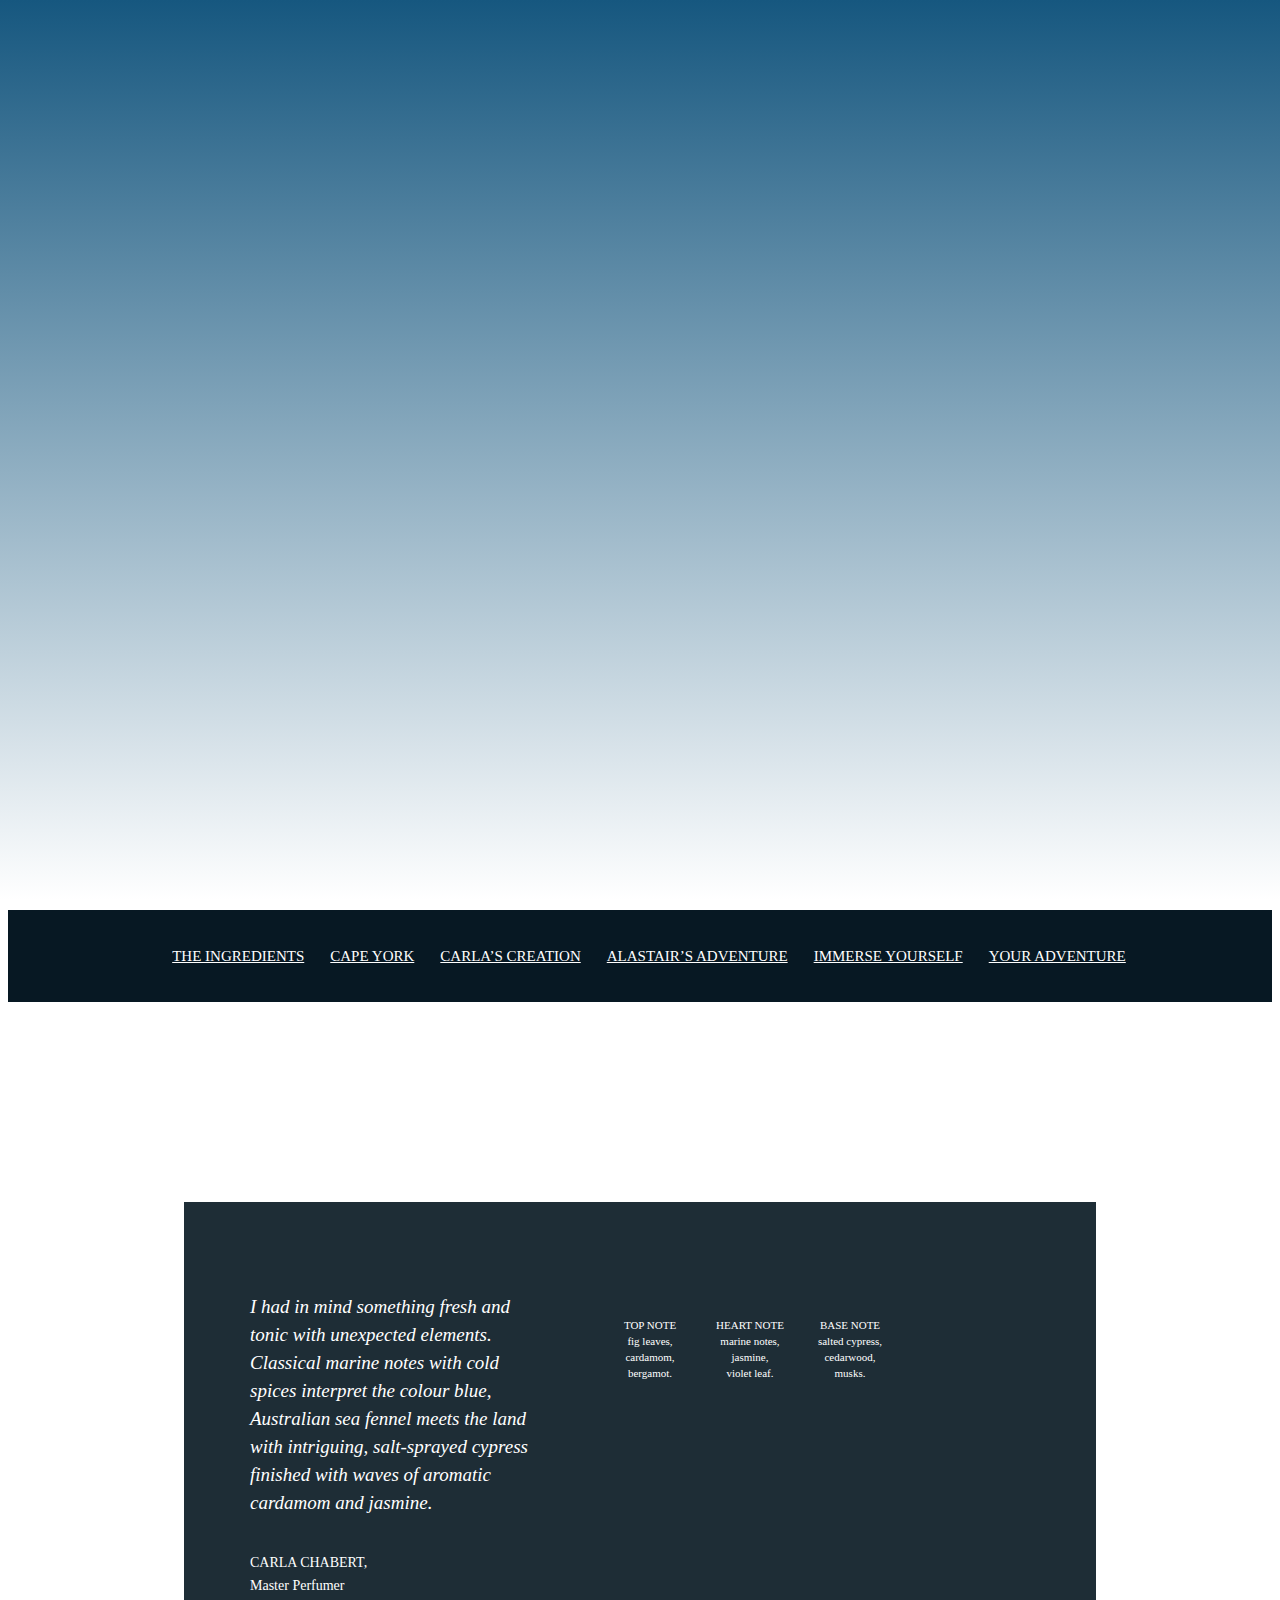
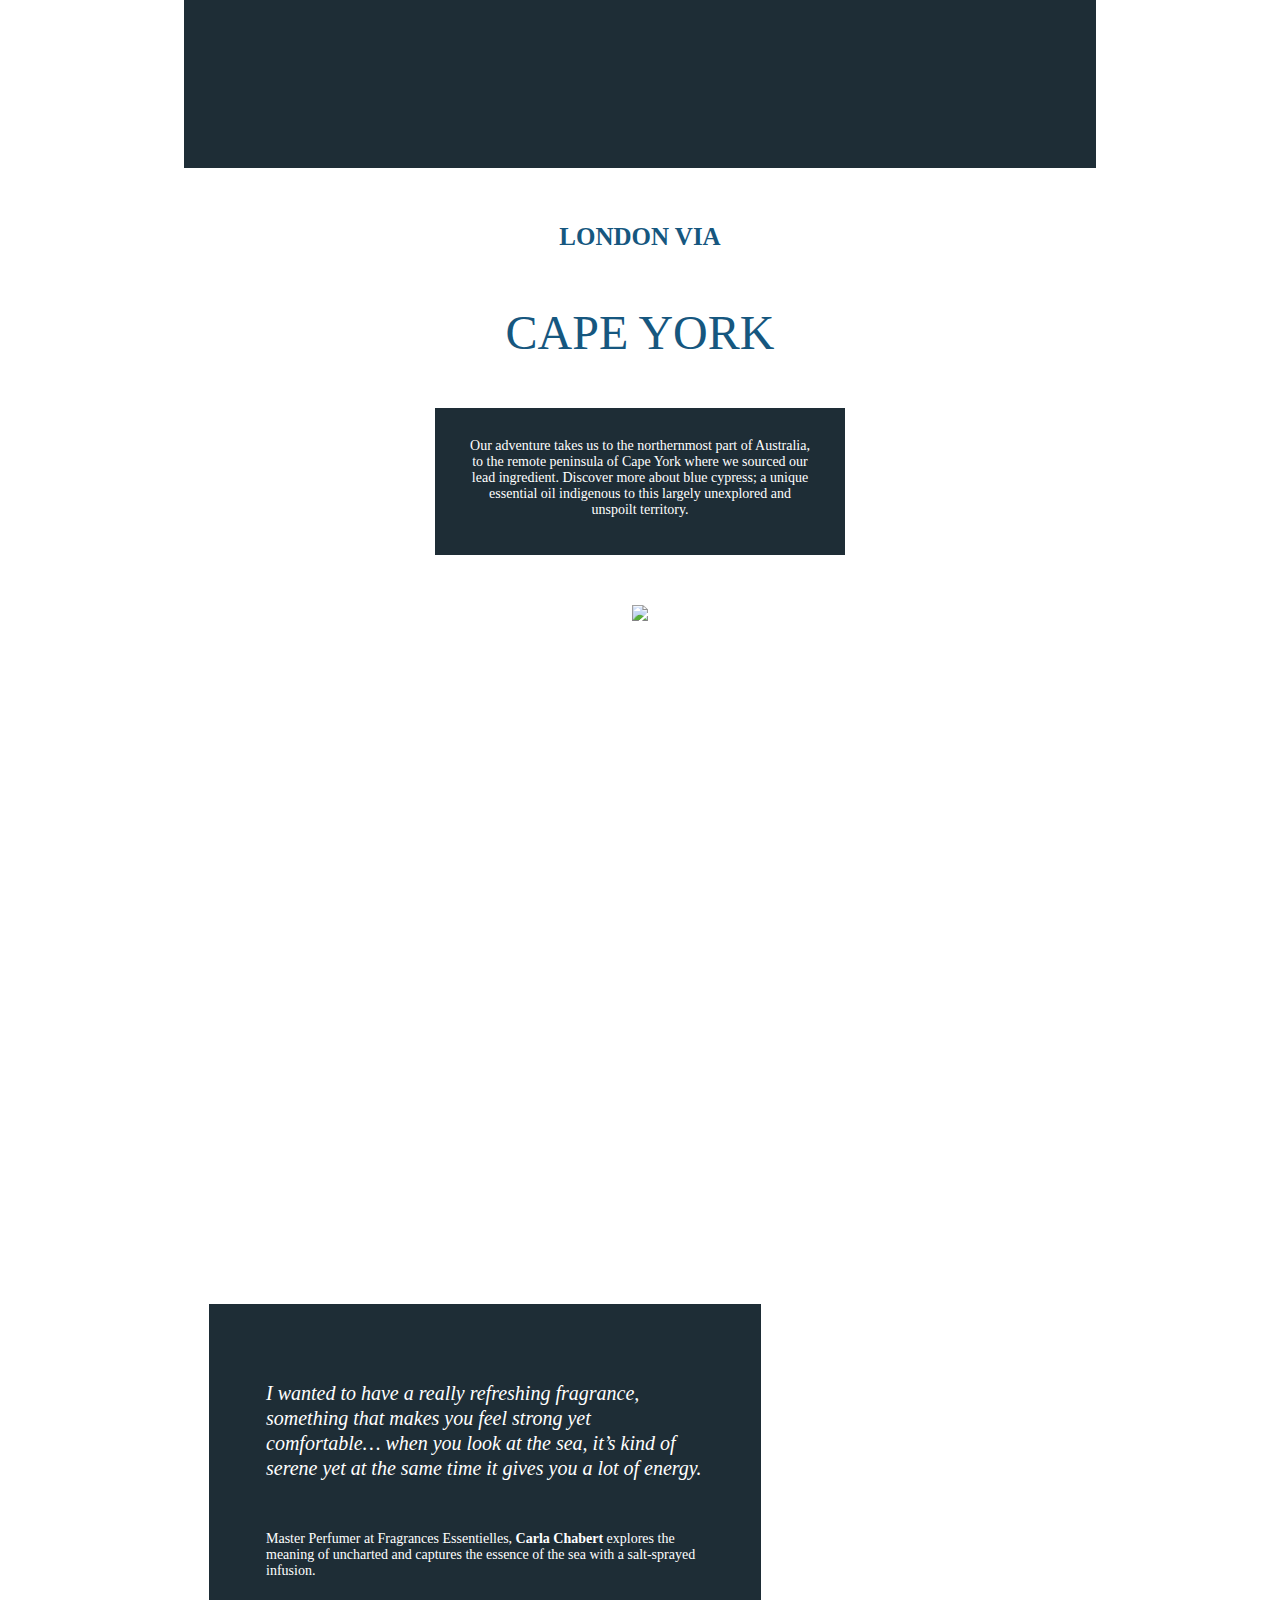
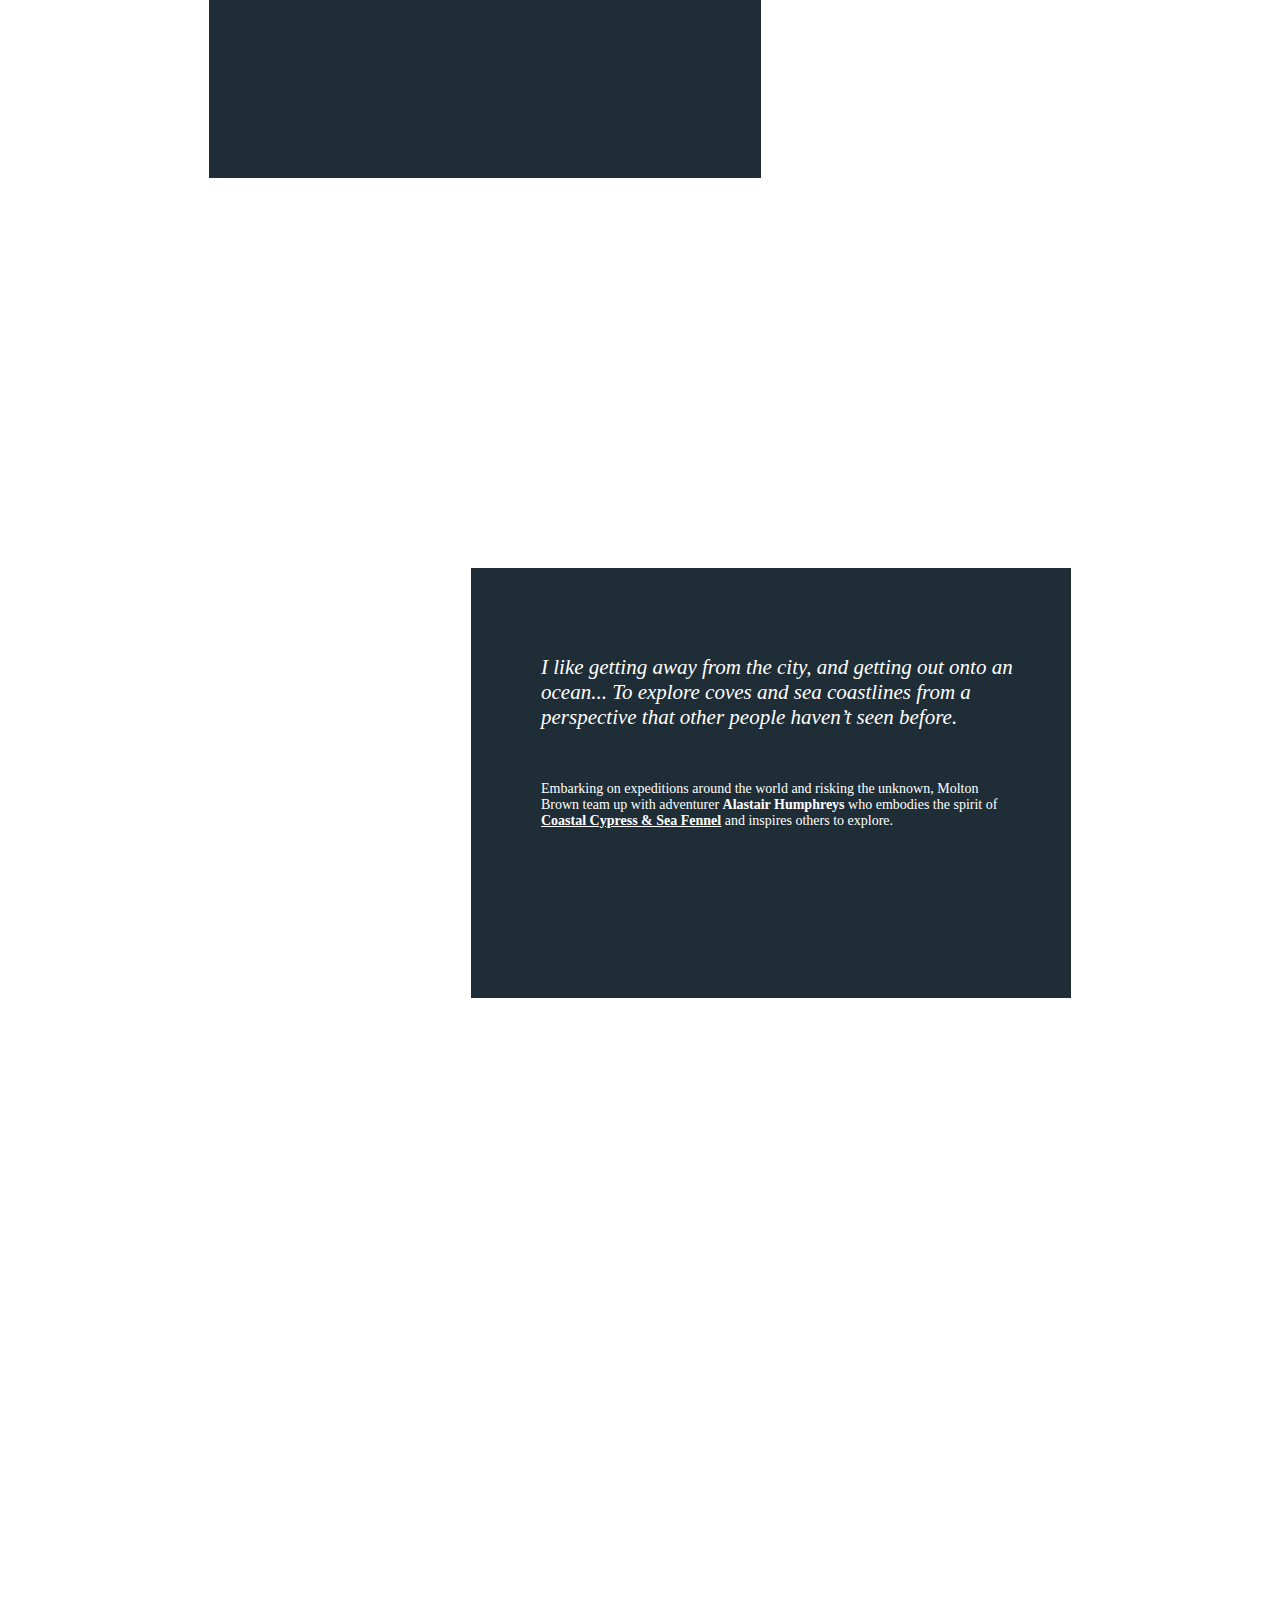
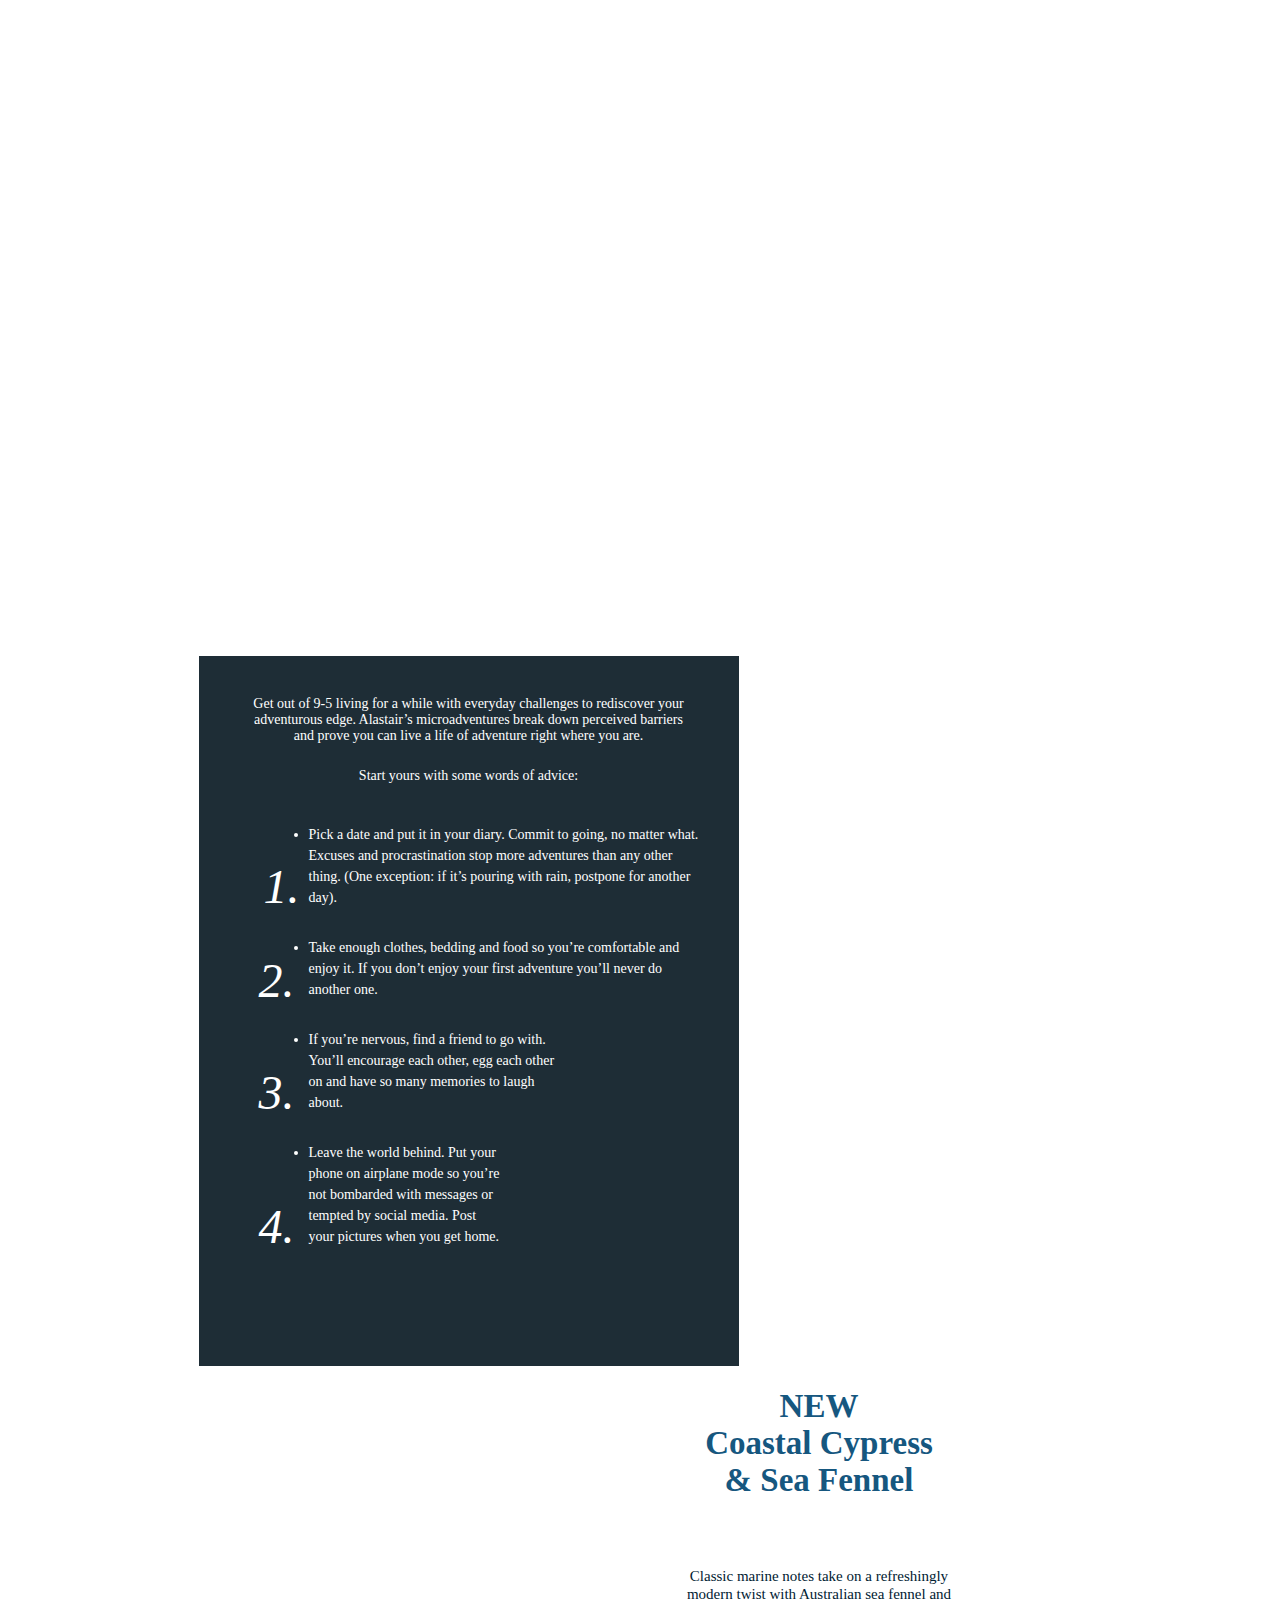
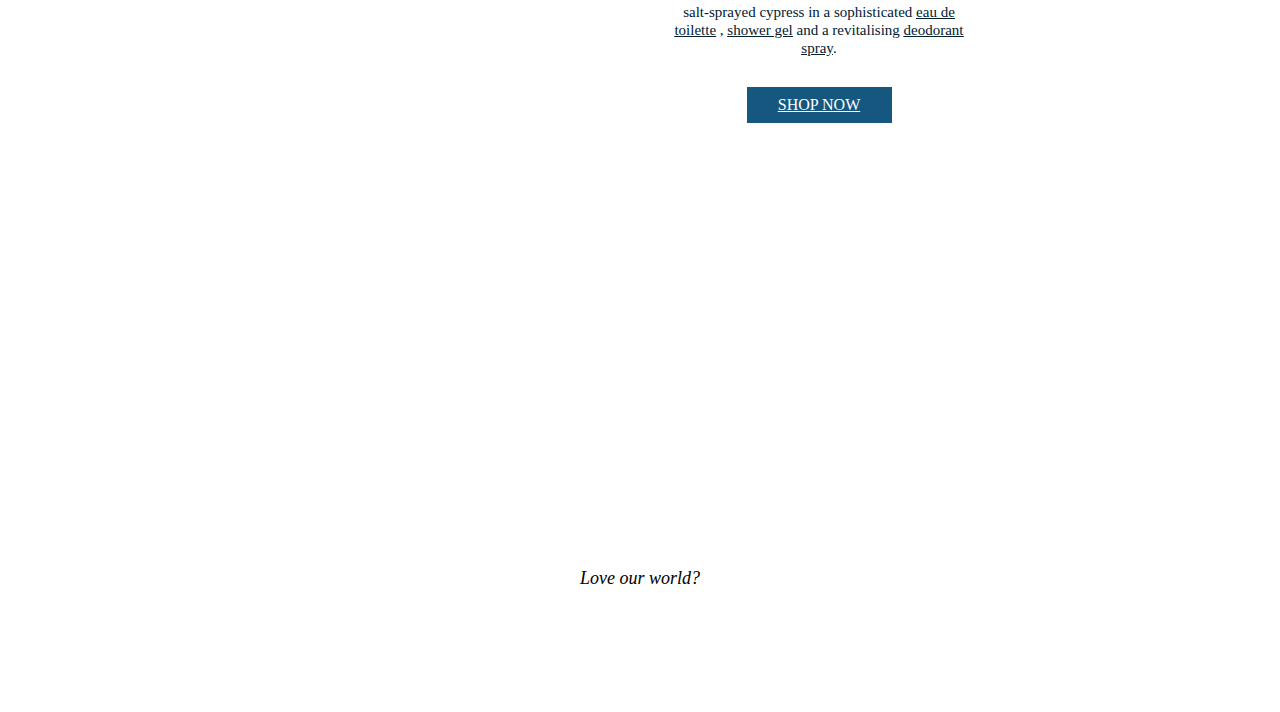
==== commit 6495bdee: "changes" ====
--- a/into-the-uncharted.html
+++ b/into-the-uncharted.html
@@ -32,7 +32,8 @@
 				<h2>Coastal Cypress & Sea Fennel</h2>
 				<h3>BEHIND THE FRAGRANCE</h3>
 				<h1>INTO THE UNCHARTED</h1>
-				<img src="/MBPromoImages/Website_Assets/into-the-uncharted/dive-in.png" alt="" class="divein-logo pulse animated infinite">
+				<a href="#capeyork"><img src="/MBPromoImages/Website_Assets/into-the-uncharted2/dive-in.png" alt="" class="divein-logo pulse animated infinite"></a>
+				
 				<p class="trebuchet">DIVE IN</p>
 			</div>
 
@@ -65,15 +66,15 @@
 						<div class="right">
 							<div class="section2-right-wrap">
 								<div class="section2-right-1">
-									<img src="/MBPromoImages/Website_Assets/into-the-uncharted/section2-img1.jpg" alt="">
+									<img src="/MBPromoImages/Website_Assets/into-the-uncharted2/section2-img1.jpg" alt="">
 									<p>TOP NOTE<br/>fig leaves, cardamom, bergamot.</p>
 								</div>
 								<div class="section2-right-2">
-									<img src="/MBPromoImages/Website_Assets/into-the-uncharted/section2-img2.jpg" alt="">
+									<img src="/MBPromoImages/Website_Assets/into-the-uncharted2/section2-img2.jpg" alt="">
 									<p>HEART NOTE marine notes, jasmine,<br/> violet leaf.</p>
 								</div>
 								<div class="section2-right-3">
-									<img src="/MBPromoImages/Website_Assets/into-the-uncharted/section2-img3.jpg" alt="">
+									<img src="/MBPromoImages/Website_Assets/into-the-uncharted2/section2-img3.jpg" alt="">
 									<p>BASE NOTE salted cypress, cedarwood, musks.</p>
 								</div>
 							</div>
@@ -92,7 +93,7 @@
 						</div>
 						<div class="video" id="open-video">
 							<a href="#" manual_cm_sp="PearHoneyBTBCTAPearVideo" id="open-video" data-ajax="false">
-							<img src="/MBPromoImages/Website_Assets/into-the-uncharted/section3Video.png">
+							<img src="/MBPromoImages/Website_Assets/into-the-uncharted2/section3Video.png">
 							</a>
 						</div>
 					</div>
@@ -108,7 +109,8 @@
 						</div>
 						<div class="section4Video">
 						<a href="" id="carla-video">
-							<img src="/MBPromoImages/Website_Assets/into-the-uncharted/section4vid.png" alt="" >
+							<img src="/MBPromoImages/Website_Assets/into-the-uncharted2/section4vid.png" alt="" >
+
 						</a>
 							
 						</div>
@@ -120,11 +122,11 @@
 						<div class="s4wrap">
 							<div class="innerContent">
 								<p>I like getting away from the city,  and getting out onto an ocean... To explore coves and sea coastlines from a perspective that other people haven’t seen before.</p>
-								<p>Embarking on expeditions around the world and risking the unknown, Molton Brown team up with adventurer <span>Alastair Humphreys</span> who embodies the spirit of <span class="underline">Coastal Cypress & Sea Fennel</span> and inspires others to explore.</p>
+								<p>Embarking on expeditions around the world and risking the unknown, Molton Brown team up with adventurer <span>Alastair Humphreys</span> who embodies the spirit of <span class="underline"><a href="/store/collections/coastal-cypress-sea-fennel/catUKFCypress/" manual_cm_sp="CC&SF-_-Text-_-CCSF">Coastal Cypress & Sea Fennel</a></span> and inspires others to explore.</p>
 							</div>
 							<div class="section4Video">
 								<a href="" id="alastrair-video">
-									<img src="/MBPromoImages/Website_Assets/into-the-uncharted/alastrairvideo.png" alt="">
+									<img src="/MBPromoImages/Website_Assets/into-the-uncharted2/alastrairvideo.png" alt="">
 								</a>
 							</div>
 						</div>
@@ -132,7 +134,11 @@
 				<div class="col span_12_of_12 section6" id="immerseYourself"> 
 					<h2>IMMERSE</h2>
 					<h3>YOURSELF</h3>
-					<a href="" id="uncharted-video">link</a>
+					<a href="" id="uncharted-video">
+																				<div class="player">
+								<img src="/MBPromoImages/Website_Assets/into-the-uncharted2/triangle.png" alt="" class="pulse animated infinite">
+							</div>
+					</a>
 				</div>
 
 				<div class="col span_12_of_12 section7" id="youradventure"> 
@@ -151,23 +157,23 @@
 					</ul>
 
 										<div class="carousel mobonly">
-						<div><img src="/MBPromoImages/Website_Assets/into-the-uncharted/01_Collage-Images.jpg" class="carousel-slide1" alt=""></div>
-						<div><img src="/MBPromoImages/Website_Assets/into-the-uncharted/02_Collage-Images.jpg" class="carousel-slide2" alt=""></div>
-						<div><img src="/MBPromoImages/Website_Assets/into-the-uncharted/03_Collage-Images.jpg" class="carousel-slide3" alt=""></div>
-						<div><img src="/MBPromoImages/Website_Assets/into-the-uncharted/04_Collage-Images.jpg" class="carousel-slide4" alt=""></div>
-						<div><img src="/MBPromoImages/Website_Assets/into-the-uncharted/05_Collage-Images.jpg" class="carousel-slide5" alt=""></div>
-						<div><img src="/MBPromoImages/Website_Assets/into-the-uncharted/06_Collage-Images.jpg" class="carousel-slide6" alt=""></div>
+						<div><img src="/MBPromoImages/Website_Assets/into-the-uncharted2/01_Collage-Images.jpg" class="carousel-slide1" alt=""></div>
+						<div><img src="/MBPromoImages/Website_Assets/into-the-uncharted2/02_Collage-Images.jpg" class="carousel-slide2" alt=""></div>
+						<div><img src="/MBPromoImages/Website_Assets/into-the-uncharted2/03_Collage-Images.jpg" class="carousel-slide3" alt=""></div>
+						<div><img src="/MBPromoImages/Website_Assets/into-the-uncharted2/04_Collage-Images.jpg" class="carousel-slide4" alt=""></div>
+						<div><img src="/MBPromoImages/Website_Assets/into-the-uncharted2/05_Collage-Images.jpg" class="carousel-slide5" alt=""></div>
+						<div><img src="/MBPromoImages/Website_Assets/into-the-uncharted2/06_Collage-Images.jpg" class="carousel-slide6" alt=""></div>
 						
 						</div>	
 					</div>
 
 										<div class="carousel deskonly">
-						<div><img src="/MBPromoImages/Website_Assets/into-the-uncharted/01_Collage-Images.jpg" class="carousel-slide1" alt=""></div>
-						<div><img src="/MBPromoImages/Website_Assets/into-the-uncharted/02_Collage-Images.jpg" class="carousel-slide2" alt=""></div>
-						<div><img src="/MBPromoImages/Website_Assets/into-the-uncharted/03_Collage-Images.jpg" class="carousel-slide3" alt=""></div>
-						<div><img src="/MBPromoImages/Website_Assets/into-the-uncharted/04_Collage-Images.jpg" class="carousel-slide4" alt=""></div>
-						<div><img src="/MBPromoImages/Website_Assets/into-the-uncharted/05_Collage-Images.jpg" class="carousel-slide5" alt=""></div>
-						<div><img src="/MBPromoImages/Website_Assets/into-the-uncharted/06_Collage-Images.jpg" class="carousel-slide6" alt=""></div>
+						<div><img src="/MBPromoImages/Website_Assets/into-the-uncharted2/01_Collage-Images.jpg" class="carousel-slide1" alt=""></div>
+						<div><img src="/MBPromoImages/Website_Assets/into-the-uncharted2/02_Collage-Images.jpg" class="carousel-slide2" alt=""></div>
+						<div><img src="/MBPromoImages/Website_Assets/into-the-uncharted2/03_Collage-Images.jpg" class="carousel-slide3" alt=""></div>
+						<div><img src="/MBPromoImages/Website_Assets/into-the-uncharted2/04_Collage-Images.jpg" class="carousel-slide4" alt=""></div>
+						<div><img src="/MBPromoImages/Website_Assets/into-the-uncharted2/05_Collage-Images.jpg" class="carousel-slide5" alt=""></div>
+						<div><img src="/MBPromoImages/Website_Assets/into-the-uncharted2/06_Collage-Images.jpg" class="carousel-slide6" alt=""></div>
 						
 						</div>	
 			
@@ -178,14 +184,34 @@
 					<div class="s8wrap">
 						<div class="innerContent">
 							<h2>NEW<br/> Coastal Cypress<br/> & Sea Fennel</h2>
-								<p>Classic marine notes take on a refreshingly modern twist with Australian sea fennel and salt-sprayed cypress in a sophisticated  <span>eau de toilette</span> , <span>shower gel</span> and a revitalising <span>deodorant spray</span>.</p>
-							<div href="" class="cta">SHOP NOW</a>
-							</div>
-
-					</div>
-					</div>
-
-			</div>
+								<p>Classic marine notes take on a refreshingly modern twist with Australian sea fennel and salt-sprayed cypress in a sophisticated  <span> <a href="/store/collections/coastal-cypress-sea-fennel/coastal-cypress-sea-fennel-eau-de-toilette/KEJ226/" manual_cm_sp="CC&SF-_-Text-_-EDT">eau de toilette</a></span> , <span><a href="/store/collections/coastal-cypress-sea-fennel/coastal-cypress-sea-fennel-bath-shower-gel/KBT226/" manual_cm_sp="CC&SFTextShowerGel">shower gel</a></span> and a revitalising <span><a href="/store/collections/coastal-cypress-sea-fennel/coastal-cypress-sea-fennel-deodorant/MBE226/" manual_cm_sp="CC&SF-_-Text-_-Deo">deodorant spray</a></span>.</p>
+							<div class="cta"><a href="/store/collections/coastal-cypress-sea-fennel/catUKFCypress/" manual_cm_sp="CC&SF-_-CTA-_-Collection">SHOP NOW</a>
+							</div>
+
+					</div>
+					</div>
+
+			</div>
+
+			<div class="share-footer">
+                        <p class="animated fadeIn slower"><i>Love our world?</i></p>
+                        <ul class="desk">
+                            <li><a href="https://www.facebook.com/sharer/sharer.php?u=http%3A//www.moltonbrown.co.uk/store/features/behind-the-fragrance/coastal-cypress-sea-fennel" target="_blank" data-ajax="false"><span class="socials-36"></span></a>
+                            </li>
+                            <li><a href="https://twitter.com/intent/tweet?text=I%20love%20the%20Molton%20Brown%20Behind%20the%20Fragrance%20Coasta%20Cypress%20and%20Sea%20Fennel.%20http%3A//www.moltonbrown.co.uk/store/features/behind-the-fragrance/coastal-cypress-sea-fennel" target="_blank" data-ajax="false"><span class="socials-36 twitter"></span></a>
+                            </li>
+                            <li><a href="mailto:?Subject=Thought you might like this…&amp;Body=Molton Brown Behind the Fragrance Coastal Cypress and Sea Fennel%20http://www.moltonbrown.co.uk/store/features/behind-the-fragrance/coastal-cypress-sea-fennel"><span class="socials-36 email"></span></a>
+                            </li>
+                        </ul>
+                        <ul class="mobile">
+                            <li><a href="https://www.facebook.com/sharer/sharer.php?u=http%3A//www.moltonbrown.co.uk/store/features/behind-the-fragrance/coastal-cypress-sea-fennel" target="_blank" data-ajax="false"><span class="socials-36"></span></a>
+                            </li>
+                            <li><a href="https://twitter.com/intent/tweet?text=I%20love%20the%20Molton%20Brown%20Behind%20the%20Fragrance%20Coasta%20Cypress%20and%20Sea%20Fennel.%20http%3A//www.moltonbrown.co.uk/store/features/behind-the-fragrance/coastal-cypress-sea-fennel" target="_blank" data-ajax="false"><span class="socials-36 twitter"></span></a>
+                            </li>
+                            <li><a href="mailto:?Subject=Thought you might like this…&amp;Body=Molton Brown Behind the Fragrance Coastal Cypress and Sea Fennel%20http://www.moltonbrown.co.uk/store/features/behind-the-fragrance/coastal-cypress-sea-fennel"><span class="socials-36 email"></span></a>
+                            </li>
+                        </ul>
+                    </div>
 
 <script type="text/javascript">
 $( document ).ready(function() {
@@ -241,7 +267,7 @@
 			$('#alastrair-video').click(function(e){
 		$("#video").remove();
 		$(".overlay").addClass("active");
-		$(".overlay").prepend( "<iframe class='video-iframe' width='100%' height='100%' src='https://www.youtube.com/embed/Xt_CF7uYcQs?modestbranding=1&rel=0&showinfo=0&color=white&wmode=opaque&autoplay=1' id='video' frameborder='0' allowfullscreen mozallowfullscreen webkitallowfullscreen></iframe>" );
+		$(".overlay").prepend( "<iframe class='video-iframe' width='100%' height='100%' src='https://www.youtube.com/embed/vTKDsxnr9E4?modestbranding=1&rel=0&showinfo=0&color=white&wmode=opaque&autoplay=1' id='video' frameborder='0' allowfullscreen mozallowfullscreen webkitallowfullscreen></iframe>" );
 		e.preventDefault();
 		history.pushState('', '', '?video=open');
 	});
@@ -264,7 +290,7 @@
 				$('#uncharted-video').click(function(e){
 		$("#video").remove();
 		$(".overlay").addClass("active");
-		$(".overlay").prepend( "<iframe class='video-iframe' width='100%' height='100%' src='https://www.youtube.com/embed/vTKDsxnr9E4?modestbranding=1&rel=0&showinfo=0&color=white&wmode=opaque&autoplay=1' id='video' frameborder='0' allowfullscreen mozallowfullscreen webkitallowfullscreen></iframe>" );
+		$(".overlay").prepend( "<iframe class='video-iframe' width='100%' height='100%' src='https://www.youtube.com/embed/Xt_CF7uYcQs?modestbranding=1&rel=0&showinfo=0&color=white&wmode=opaque&autoplay=1' id='video' frameborder='0' allowfullscreen mozallowfullscreen webkitallowfullscreen></iframe>" );
 		e.preventDefault();
 		history.pushState('', '', '?video=open');
 	});
@@ -305,7 +331,7 @@
 
     $(document).ready(function() {
         if ($(window).width() < 667) {
-            $(".carousel").slick({ infinite: true, slidesToShow: 1, slidesToScroll: 1, arrows: false});
+            $(".carousel").slick({ infinite: true, slidesToShow: 1, slidesToScroll: 1, arrows: true});
         }
 
         $(window).scroll(function(){                          
--- a/style.css
+++ b/style.css
@@ -1,3 +1,4 @@
+@charset "UTF-8";
 .mb_page_wrapper {
   width: 100% !important; }
 
@@ -214,6 +215,81 @@
 .slick-arrow.slick-hidden {
   display: none; }
 
+/*Social Share Buttons */
+.share-footer {
+  width: 100%;
+  text-align: center;
+  height: 210px;
+  display: inline-block;
+  margin-top: -40px; }
+
+.share-footer i {
+  padding-top: 20px;
+  padding-bottom: 14px;
+  display: inline-block;
+  font-size: 18px; }
+
+.mobile {
+  display: none; }
+
+.desk {
+  display: block; }
+
+.share-footer .socials-36 {
+  background: url("http://www.moltonbrown.co.uk/MBPromoImages/Microsites/pearhoney2017/BehindBlend/social-share.png") no-repeat 0 0;
+  display: inline-block;
+  font-size: 0;
+  height: 32px;
+  vertical-align: middle;
+  width: 198px; }
+
+.share-footer .twitter {
+  background-position: 0 -42px; }
+
+.share-footer .email {
+  background-position: 0 -84px; }
+
+.share-footer ul {
+  margin: 7px 0; }
+
+.share-footer ul li {
+  display: inline-block;
+  margin-right: 10px !important; }
+
+.share-footer p {
+  padding-top: 3%; }
+
+@media only screen and (min-width: 0px) and (max-width: 767px) {
+  .mobile {
+    display: block; }
+  .desk {
+    display: none; }
+  .share-footer {
+    margin-top: -17px;
+    height: 126px; }
+  .share-footer ul li {
+    padding-top: 5px; }
+  /*Mobile: Social Share Buttons */
+  .share-footer .socials-36 {
+    background: url("http://www.moltonbrown.co.uk/MBPromoImages/Microsites/pearhoney2017/BehindBlend/social-share-m.png") no-repeat 0 0;
+    background-size: 94px;
+    display: inline-block;
+    font-size: 0;
+    vertical-align: middle;
+    width: 92px; }
+  .share-footer .twitter {
+    background-position: 0 -32px; }
+  .share-footer .email {
+    background-position: 0 -65px; }
+  .share-footer ul {
+    margin: 7px 0; }
+  .share-footer ul li {
+    display: inline-block;
+    margin-right: 2px !important; }
+  .share-footer-wrapper {
+    text-align: center;
+    height: 97px; } }
+
 .absolute-center {
   margin: auto;
   position: absolute;
@@ -379,719 +455,664 @@
   body {
     min-width: 100% !important; } }
 
-.uncharted-wrap .hero {
-  position: relative;
-  background: url("MBPromoImages/Website_Assets/into-the-uncharted/01_Intro_Back-up-Still-Image.jpg") 50% 50% no-repeat;
-  background-size: cover;
-  background-position: center center;
-  min-height: 850px; }
-  .uncharted-wrap .hero .innerContent {
-    margin: 0 auto;
-    max-width: 600px;
+.uncharted-wrap {
+  /* Dots */ }
+  .uncharted-wrap .hero {
+    position: relative;
+    background: url("MBPromoImages/Website_Assets/into-the-uncharted2/01_Intro_Back-up-Still-Image.jpg") 50% 50% no-repeat;
+    background-size: cover;
+    background-position: center center;
+    min-height: 850px; }
+    .uncharted-wrap .hero .innerContent {
+      margin: 0 auto;
+      max-width: 600px;
+      text-align: center; }
+      .uncharted-wrap .hero .innerContent h2 {
+        font-size: 33px;
+        color: #fff;
+        font-family: "Trebuchet", Trebuchet MS !important;
+        text-align: center;
+        padding-top: 35px;
+        margin: 0 auto; }
+      .uncharted-wrap .hero .innerContent h3 {
+        font-size: 18px;
+        text-align: center;
+        color: #fff;
+        font-weight: normal;
+        padding-top: 6px; }
+      .uncharted-wrap .hero .innerContent h1 {
+        font-size: 60px;
+        padding-top: 115px;
+        text-align: center;
+        color: #fff;
+        font-family: "Trebuchet", Trebuchet MS !important; }
+      .uncharted-wrap .hero .innerContent .divein-logo {
+        padding-top: 233px; }
+      .uncharted-wrap .hero .innerContent p {
+        font-size: 14px;
+        color: #fff;
+        padding-top: 17px; }
+  @media only screen and (min-width: 0px) and (max-width: 767px) {
+    .uncharted-wrap .hero {
+      background: url("MBPromoImages/Website_Assets/into-the-uncharted2/mobile-intro.gif") 50% 50% no-repeat;
+      background-size: cover;
+      background-position: 100% 100%;
+      min-height: 442px;
+      height: 500px; }
+      .uncharted-wrap .hero .innerContent {
+        max-width: 100%; }
+        .uncharted-wrap .hero .innerContent h2 {
+          width: 50%;
+          font-size: 22px; }
+        .uncharted-wrap .hero .innerContent h3 {
+          font-size: 14px; }
+        .uncharted-wrap .hero .innerContent img {
+          display: none; }
+        .uncharted-wrap .hero .innerContent h1 {
+          width: 90%;
+          margin: 0 auto;
+          font-size: 40px;
+          padding-top: 50px; }
+        .uncharted-wrap .hero .innerContent .divein-logo {
+          display: inline-block;
+          padding-top: 50px; } }
+  .uncharted-wrap .mininav {
+    width: 100%;
+    background: #071823;
     text-align: center; }
-    .uncharted-wrap .hero .innerContent h2 {
-      font-size: 33px;
+    .uncharted-wrap .mininav ul {
+      display: inline-block;
+      text-align: center; }
+    .uncharted-wrap .mininav li {
+      display: inline-block;
+      font-size: 15px;
+      line-height: 60px;
+      padding-right: 22px; }
+    .uncharted-wrap .mininav a {
+      color: #fff; }
+  .uncharted-wrap .mobilenav {
+    display: none; }
+    .uncharted-wrap .mobilenav .open, .uncharted-wrap .mobilenav .closenav {
+      display: none; }
+    .uncharted-wrap .mobilenav .open {
+      line-height: 17px; }
+    .uncharted-wrap .mobilenav .closenav {
+      line-height: 31px; }
+  .uncharted-wrap .fixednav {
+    position: fixed !important;
+    top: 0;
+    z-index: 9999; }
+  @media only screen and (min-width: 0px) and (max-width: 767px) {
+    .uncharted-wrap .mininav {
+      width: 100%;
+      height: 100%;
+      position: fixed;
+      top: 0;
+      left: 0;
+      z-index: 9998;
+      display: none;
+      font-size: 20px;
+      color: black; }
+      .uncharted-wrap .mininav ul {
+        padding-top: 40px;
+        width: 66%; }
+      .uncharted-wrap .mininav li {
+        display: block;
+        border-bottom: 1px solid #fff; }
+    .uncharted-wrap .mobilenav {
+      position: fixed;
+      right: 20px;
+      bottom: 20px;
+      color: #fff;
+      background: #071823;
+      z-index: 9999;
+      width: 70px;
+      height: 70px;
+      -moz-border-radius: 50px;
+      -webkit-border-radius: 50px;
+      border-radius: 50px;
+      border: 2px solid #fff;
+      cursor: pointer;
+      display: none; }
+      .uncharted-wrap .mobilenav .open {
+        font-size: 16px;
+        height: 100%;
+        cursor: pointer;
+        position: relative;
+        top: 26px;
+        left: 12px;
+        display: block; }
+      .uncharted-wrap .mobilenav .closenav {
+        display: none;
+        font-size: 29px;
+        height: 100%;
+        cursor: pointer;
+        position: relative;
+        left: 7px;
+        width: 100%;
+        padding: 18px; } }
+  .uncharted-wrap .section2 {
+    position: relative;
+    background: url("MBPromoImages/Website_Assets/into-the-uncharted2/03_The-Ingredients.jpg") 50% 50% no-repeat;
+    background-size: cover;
+    background-position: center center;
+    min-height: 786px; }
+    .uncharted-wrap .section2 h2 {
+      font-size: 48px;
       color: #fff;
       font-family: "Trebuchet", Trebuchet MS !important;
       text-align: center;
-      padding-top: 35px;
+      padding-top: 66px;
       margin: 0 auto; }
-    .uncharted-wrap .hero .innerContent h3 {
-      font-size: 18px;
+    .uncharted-wrap .section2 h3 {
+      font-size: 25px;
       text-align: center;
       color: #fff;
       font-weight: normal;
       padding-top: 6px; }
-    .uncharted-wrap .hero .innerContent h1 {
-      font-size: 60px;
-      padding-top: 115px;
-      text-align: center;
-      color: #fff;
-      font-family: "Trebuchet", Trebuchet MS !important; }
-    .uncharted-wrap .hero .innerContent .divein-logo {
-      padding-top: 233px; }
-    .uncharted-wrap .hero .innerContent p {
-      font-size: 14px;
-      color: #fff;
-      padding-top: 17px; }
-
-@media only screen and (min-width: 0px) and (max-width: 767px) {
-  .uncharted-wrap .hero {
-    background: url("MBPromoImages/Website_Assets/into-the-uncharted/mobile-intro.gif") 50% 50% no-repeat;
-    background-size: cover;
-    background-position: 100% 100%;
-    min-height: 442px;
-    height: 500px; }
-    .uncharted-wrap .hero .innerContent {
-      max-width: 100%; }
-      .uncharted-wrap .hero .innerContent h2 {
-        width: 50%;
-        font-size: 22px; }
-      .uncharted-wrap .hero .innerContent h3 {
-        font-size: 14px; }
-      .uncharted-wrap .hero .innerContent img {
-        display: none; }
-      .uncharted-wrap .hero .innerContent h1 {
-        width: 90%;
-        margin: 0 auto;
-        font-size: 40px;
-        padding-top: 50px; }
-      .uncharted-wrap .hero .innerContent .divein-logo {
-        display: inline-block;
-        padding-top: 50px; } }
-
-.uncharted-wrap .mininav {
-  width: 100%;
-  background: #071823;
-  text-align: center; }
-  .uncharted-wrap .mininav ul {
-    display: inline-block;
-    text-align: center; }
-  .uncharted-wrap .mininav li {
-    display: inline-block;
-    font-size: 15px;
-    line-height: 60px;
-    padding-right: 22px; }
-  .uncharted-wrap .mininav a {
-    color: #fff; }
-
-.uncharted-wrap .mobilenav {
-  display: none; }
-  .uncharted-wrap .mobilenav .open, .uncharted-wrap .mobilenav .closenav {
-    display: none; }
-  .uncharted-wrap .mobilenav .open {
-    line-height: 17px; }
-  .uncharted-wrap .mobilenav .closenav {
-    line-height: 31px; }
-
-.uncharted-wrap .fixednav {
-  position: fixed !important;
-  top: 0;
-  z-index: 9999; }
-
-@media only screen and (min-width: 0px) and (max-width: 767px) {
-  .uncharted-wrap .mininav {
-    width: 100%;
-    height: 100%;
-    position: fixed;
-    top: 0;
-    left: 0;
-    z-index: 9998;
-    display: none;
-    font-size: 20px;
-    color: black; }
-    .uncharted-wrap .mininav ul {
-      padding-top: 40px;
-      width: 66%; }
-    .uncharted-wrap .mininav li {
-      display: block;
-      border-bottom: 1px solid #fff; }
-  .uncharted-wrap .mobilenav {
-    position: fixed;
-    right: 20px;
-    bottom: 20px;
-    color: #fff;
-    background: #071823;
-    z-index: 9999;
-    width: 70px;
-    height: 70px;
-    -moz-border-radius: 50px;
-    -webkit-border-radius: 50px;
-    border-radius: 50px;
-    border: 2px solid #fff;
-    cursor: pointer;
-    display: none; }
-    .uncharted-wrap .mobilenav .open {
-      font-size: 16px;
-      height: 100%;
-      cursor: pointer;
-      position: relative;
-      top: 26px;
-      left: 12px;
-      display: block; }
-    .uncharted-wrap .mobilenav .closenav {
-      display: none;
-      font-size: 29px;
-      height: 100%;
-      cursor: pointer;
-      position: relative;
-      left: 7px;
-      width: 100%;
-      padding: 18px; } }
-
-.uncharted-wrap .section2 {
-  position: relative;
-  background: url("MBPromoImages/Website_Assets/into-the-uncharted/03_The-Ingredients.jpg") 50% 50% no-repeat;
-  background-size: cover;
-  background-position: center center;
-  min-height: 786px; }
-  .uncharted-wrap .section2 h2 {
-    font-size: 48px;
-    color: #fff;
-    font-family: "Trebuchet", Trebuchet MS !important;
-    text-align: center;
-    padding-top: 66px;
-    margin: 0 auto; }
-  .uncharted-wrap .section2 h3 {
-    font-size: 25px;
-    text-align: center;
-    color: #fff;
-    font-weight: normal;
-    padding-top: 6px; }
-  .uncharted-wrap .section2 .innerContent {
-    background-color: rgba(6, 22, 32, 0.9);
-    height: 428px;
-    width: 90%;
-    margin: 200px auto;
-    max-width: 780px;
-    padding: 72px 66px 66px 66px; }
-    .uncharted-wrap .section2 .innerContent:before {
-      background: url("MBPromoImages/Website_Assets/into-the-uncharted/quote.png") 100% no-repeat;
-      content: url("");
-      top: 3px;
-      left: 30px;
-      width: 100px;
-      height: 100px;
-      position: absolute;
-      display: inline-block; }
-    .uncharted-wrap .section2 .innerContent .left {
-      float: left;
-      max-width: 360px; }
-    .uncharted-wrap .section2 .innerContent .right {
-      float: left;
-      width: 283px; }
-      .uncharted-wrap .section2 .innerContent .right .section2-right-1, .uncharted-wrap .section2 .innerContent .right .section2-right-2, .uncharted-wrap .section2 .innerContent .right .section2-right-3 {
+    .uncharted-wrap .section2 .innerContent {
+      background-color: rgba(6, 22, 32, 0.9);
+      height: 428px;
+      width: 90%;
+      margin: 200px auto;
+      max-width: 780px;
+      padding: 72px 66px 66px 66px; }
+      .uncharted-wrap .section2 .innerContent:before {
+        background: url("MBPromoImages/Website_Assets/into-the-uncharted2/quote.png") 100% no-repeat;
+        content: url("");
+        top: 3px;
+        left: 30px;
+        width: 100px;
+        height: 100px;
+        position: absolute;
+        display: inline-block; }
+      .uncharted-wrap .section2 .innerContent .left {
         float: left;
-        width: 80px; }
-        .uncharted-wrap .section2 .innerContent .right .section2-right-1 p, .uncharted-wrap .section2 .innerContent .right .section2-right-2 p, .uncharted-wrap .section2 .innerContent .right .section2-right-3 p {
-          font-size: 11px;
-          width: 100%;
-          text-align: center;
-          line-height: 16px;
-          padding-top: 14px;
-          font-family: "Trebuchet", Trebuchet MS !important; }
-      .uncharted-wrap .section2 .innerContent .right .section2-right-1, .uncharted-wrap .section2 .innerContent .right .section2-right-2 {
-        margin-right: 20px; }
-    .uncharted-wrap .section2 .innerContent p {
-      font-size: 19px;
-      width: 80%;
-      color: #fff;
-      font-style: italic;
-      font-weight: normal;
-      font-family: Georgia;
-      line-height: 28px; }
-    .uncharted-wrap .section2 .innerContent p:last-child {
-      padding-top: 13px;
-      font-style: normal;
-      font-size: 14px; }
-      .uncharted-wrap .section2 .innerContent p:last-child span {
-        display: block;
-        margin-top: -5px; }
-
-@media only screen and (min-width: 0px) and (max-width: 767px) {
-  .uncharted-wrap .section2 {
-    height: 870px;
-    background-position: -1220px; }
-    .uncharted-wrap .section2 h2 {
-      font-size: 34px;
-      padding-top: 50px; }
-    .uncharted-wrap .section2 h3 {
-      font-size: 18px;
-      margin-top: -5px; }
-    .uncharted-wrap .section2 .innerContent {
-      padding: 0px;
-      height: 724px;
-      max-width: 320px;
-      margin: 133px auto; }
-      .uncharted-wrap .section2 .innerContent:before {
-        top: -3px;
-        left: -26px;
-        background-size: 50%; }
+        max-width: 360px; }
+      .uncharted-wrap .section2 .innerContent .right {
+        float: left;
+        width: 283px; }
+        .uncharted-wrap .section2 .innerContent .right .section2-right-1, .uncharted-wrap .section2 .innerContent .right .section2-right-2, .uncharted-wrap .section2 .innerContent .right .section2-right-3 {
+          float: left;
+          width: 80px; }
+          .uncharted-wrap .section2 .innerContent .right .section2-right-1 p, .uncharted-wrap .section2 .innerContent .right .section2-right-2 p, .uncharted-wrap .section2 .innerContent .right .section2-right-3 p {
+            font-size: 11px;
+            width: 100%;
+            text-align: center;
+            line-height: 16px;
+            padding-top: 14px;
+            font-family: "Trebuchet", Trebuchet MS !important; }
+        .uncharted-wrap .section2 .innerContent .right .section2-right-1, .uncharted-wrap .section2 .innerContent .right .section2-right-2 {
+          margin-right: 20px; }
       .uncharted-wrap .section2 .innerContent p {
-        text-align: center;
-        margin: 0 auto;
-        line-height: 24px;
-        max-width: 230px;
-        padding-top: 45px;
-        font-size: 19px; }
-      .uncharted-wrap .section2 .innerContent p:nth-child(2) {
-        padding-bottom: 10px;
-        font-size: 14px;
-        line-height: 18px; }
-      .uncharted-wrap .section2 .innerContent .left {
-        width: 100% !important; }
-      .uncharted-wrap .section2 .innerContent .right {
-        width: 272px;
-        margin: 0 auto;
-        float: none; }
-        .uncharted-wrap .section2 .innerContent .right p {
-          font-size: 11px !important;
-          line-height: 14px !important; }
-        .uncharted-wrap .section2 .innerContent .right .section2-right-1, .uncharted-wrap .section2 .innerContent .right .section2-right-2 {
-          margin-right: 15px; }
+        font-size: 19px;
+        width: 80%;
+        color: #fff;
+        font-style: italic;
+        font-weight: normal;
+        font-family: Georgia;
+        line-height: 28px; }
       .uncharted-wrap .section2 .innerContent p:last-child {
         padding-top: 13px;
         font-style: normal;
         font-size: 14px; }
         .uncharted-wrap .section2 .innerContent p:last-child span {
           display: block;
-          margin-top: 0px;
-          margin-bottom: 12px; } }
-
-.uncharted-wrap .section3 {
-  position: relative;
-  background: url("MBPromoImages/Website_Assets/into-the-uncharted/04_Cape-York.jpg") 50% 50% no-repeat;
-  background-size: cover;
-  background-position: center center;
-  min-height: 846px; }
-  .uncharted-wrap .section3 h2 {
-    font-size: 25px;
-    color: #16577f;
-    font-family: "Trebuchet", Trebuchet MS !important;
-    text-align: center;
-    padding-top: 35px;
-    margin: 0 auto; }
-  .uncharted-wrap .section3 h3 {
-    font-size: 48px;
-    text-align: center;
-    color: #16577f;
-    font-weight: normal;
-    padding-top: 6px;
-    font-family: "Trebuchet", Trebuchet MS !important; }
-  .uncharted-wrap .section3 .innerContent .intro {
-    background-color: rgba(6, 22, 32, 0.9);
-    width: 410px;
-    height: 147px;
-    margin: 0 auto;
-    margin-top: 46px; }
-    .uncharted-wrap .section3 .innerContent .intro p {
-      color: #fff;
-      font-size: 14px;
-      padding: 30px;
+          margin-top: -5px; }
+  @media only screen and (min-width: 0px) and (max-width: 767px) {
+    .uncharted-wrap .section2 {
+      height: 870px;
+      background-position: -1220px; }
+      .uncharted-wrap .section2 h2 {
+        font-size: 34px;
+        padding-top: 50px; }
+      .uncharted-wrap .section2 h3 {
+        font-size: 18px;
+        margin-top: -5px; }
+      .uncharted-wrap .section2 .innerContent {
+        padding: 0px;
+        height: 724px;
+        max-width: 320px;
+        margin: 133px auto; }
+        .uncharted-wrap .section2 .innerContent:before {
+          top: -3px;
+          left: -26px;
+          background-size: 50%; }
+        .uncharted-wrap .section2 .innerContent p {
+          text-align: center;
+          margin: 0 auto;
+          line-height: 24px;
+          max-width: 230px;
+          padding-top: 45px;
+          font-size: 19px; }
+        .uncharted-wrap .section2 .innerContent p:nth-child(2) {
+          padding-bottom: 10px;
+          font-size: 14px;
+          line-height: 18px; }
+        .uncharted-wrap .section2 .innerContent .left {
+          width: 100% !important; }
+        .uncharted-wrap .section2 .innerContent .right {
+          width: 272px;
+          margin: 0 auto;
+          float: none; }
+          .uncharted-wrap .section2 .innerContent .right p {
+            font-size: 11px !important;
+            line-height: 14px !important; }
+          .uncharted-wrap .section2 .innerContent .right .section2-right-1, .uncharted-wrap .section2 .innerContent .right .section2-right-2 {
+            margin-right: 15px; }
+        .uncharted-wrap .section2 .innerContent p:last-child {
+          padding-top: 13px;
+          font-style: normal;
+          font-size: 14px; }
+          .uncharted-wrap .section2 .innerContent p:last-child span {
+            display: block;
+            margin-top: 0px;
+            margin-bottom: 12px; } }
+  .uncharted-wrap .section3 {
+    position: relative;
+    background: url("MBPromoImages/Website_Assets/into-the-uncharted2/04_Cape-York.jpg") 50% 50% no-repeat;
+    background-size: cover;
+    background-position: center center;
+    min-height: 846px; }
+    .uncharted-wrap .section3 h2 {
+      font-size: 25px;
+      color: #16577f;
+      font-family: "Trebuchet", Trebuchet MS !important;
       text-align: center;
-      line-height: 16px;
-      -webkit-font-smoothing: antialiased !important; }
-  .uncharted-wrap .section3 .innerContent .video {
-    margin: 0 auto;
-    width: 750px;
-    text-align: center;
-    margin-top: 50px; }
-
-@media only screen and (min-width: 0px) and (max-width: 767px) {
-  .uncharted-wrap .section3 {
-    min-height: 611px; }
-    .uncharted-wrap .section3 h2 {
-      font-size: 18px;
-      padding-top: 20px; }
+      padding-top: 35px;
+      margin: 0 auto; }
     .uncharted-wrap .section3 h3 {
-      font-size: 34px;
-      padding: 0;
-      margin: 0; }
-    .uncharted-wrap .section3 .innerContent {
-      max-width: 320px;
-      width: 287px;
-      margin: 0 auto; }
-      .uncharted-wrap .section3 .innerContent img {
-        width: 285px; }
-      .uncharted-wrap .section3 .innerContent .intro {
-        width: 285px;
-        height: 280px;
-        margin-top: 35px; }
-        .uncharted-wrap .section3 .innerContent .intro p {
-          font-size: 16px;
-          font-family: "Trebuchet", Trebuchet MS !important;
-          padding: 50px; }
-      .uncharted-wrap .section3 .innerContent .video {
+      font-size: 48px;
+      text-align: center;
+      color: #16577f;
+      font-weight: normal;
+      padding-top: 6px;
+      font-family: "Trebuchet", Trebuchet MS !important; }
+    .uncharted-wrap .section3 .innerContent .intro {
+      background-color: rgba(6, 22, 32, 0.9);
+      width: 410px;
+      height: 147px;
+      margin: 0 auto;
+      margin-top: 46px; }
+      .uncharted-wrap .section3 .innerContent .intro p {
+        color: #fff;
+        font-size: 14px;
+        padding: 30px;
+        text-align: center;
+        line-height: 16px;
+        -webkit-font-smoothing: antialiased !important; }
+    .uncharted-wrap .section3 .innerContent .video {
+      position: relative;
+      margin: 0 auto;
+      width: 750px;
+      text-align: center;
+      margin-top: 50px; }
+      .uncharted-wrap .section3 .innerContent .video .player {
+        position: absolute;
+        top: 50%;
+        left: 50%;
+        -webkit-transform: translate(-50%, -50%);
+        -ms-transform: translate(-50%, -50%);
+        transform: translate(-50%, -50%);
+        width: 70px;
+        height: 70px;
+        -moz-border-radius: 50px;
+        -webkit-border-radius: 50px;
+        border-radius: 50px;
+        border: 3px solid #fff;
+        cursor: pointer; }
+        .uncharted-wrap .section3 .innerContent .video .player img {
+          position: absolute;
+          width: 35px;
+          top: 10px;
+          left: 16px; }
+  @media only screen and (min-width: 0px) and (max-width: 767px) {
+    .uncharted-wrap .section3 {
+      min-height: 611px; }
+      .uncharted-wrap .section3 h2 {
+        font-size: 18px;
+        padding-top: 20px; }
+      .uncharted-wrap .section3 h3 {
+        font-size: 34px;
+        padding: 0;
+        margin: 0; }
+      .uncharted-wrap .section3 .innerContent {
+        max-width: 320px;
         width: 287px;
-        margin-top: 15px; } }
-
-.uncharted-wrap .section4 {
-  position: relative;
-  background: url("MBPromoImages/Website_Assets/into-the-uncharted/05_Carlas-Creation.jpg") 50% 50% no-repeat;
-  background-size: cover;
-  background-position: center center;
-  height: 844px; }
-  .uncharted-wrap .section4 h2 {
-    font-size: 25px;
-    color: #fff;
-    text-align: center;
-    font-family: "Trebuchet", Trebuchet MS !important;
-    padding-top: 50px; }
-  .uncharted-wrap .section4 h3 {
-    font-size: 48px;
-    color: #fff;
-    text-align: center; }
-  .uncharted-wrap .section4 .s4wrap {
-    width: 750px;
-    margin: 0 auto;
-    position: relative; }
-    .uncharted-wrap .section4 .s4wrap .innerContent {
-      background-color: rgba(6, 22, 32, 0.9);
-      min-height: 360px;
-      margin: 20px auto;
-      max-width: 438px;
-      padding: 57px;
-      position: absolute;
-      left: -56px; }
-      .uncharted-wrap .section4 .s4wrap .innerContent p {
-        font-size: 20px;
-        color: #fff;
-        -webkit-font-smoothing: antialiased !important;
-        font-style: italic;
-        font-family: Georgia;
-        line-height: 25px; }
-        .uncharted-wrap .section4 .s4wrap .innerContent p:before {
-          background: url("MBPromoImages/Website_Assets/into-the-uncharted/quote.png") 100% no-repeat;
-          content: url("");
-          top: 3px;
-          left: 30px;
-          width: 100px;
-          height: 100px;
-          position: absolute;
-          display: inline-block; }
-        .uncharted-wrap .section4 .s4wrap .innerContent p:last-child {
-          font-size: 14px;
-          font-family: "Trebuchet", Trebuchet MS !important;
-          font-style: normal;
-          font-size: 14px;
-          padding-top: 30px;
-          line-height: 16px; }
-          .uncharted-wrap .section4 .s4wrap .innerContent p:last-child span {
-            font-weight: bold; }
-    .uncharted-wrap .section4 .s4wrap .section4Video {
-      padding-top: 235px; }
-
-@media only screen and (min-width: 0px) and (max-width: 767px) {
+        margin: 0 auto; }
+        .uncharted-wrap .section3 .innerContent img {
+          width: 285px; }
+        .uncharted-wrap .section3 .innerContent .intro {
+          width: 285px;
+          height: 280px;
+          margin-top: 35px; }
+          .uncharted-wrap .section3 .innerContent .intro p {
+            font-size: 16px;
+            font-family: "Trebuchet", Trebuchet MS !important;
+            padding: 50px; }
+        .uncharted-wrap .section3 .innerContent .video {
+          width: 287px;
+          margin-top: 15px; } }
   .uncharted-wrap .section4 {
-    height: 820px;
-    background-position: -1280px;
-    background-size: inherit; }
+    position: relative;
+    background: url("MBPromoImages/Website_Assets/into-the-uncharted2/05_Carlas-Creation.jpg") 50% 50% no-repeat;
+    background-size: cover;
+    background-position: center center;
+    height: 844px; }
     .uncharted-wrap .section4 h2 {
-      font-size: 18px;
+      font-size: 25px;
       color: #fff;
       text-align: center;
       font-family: "Trebuchet", Trebuchet MS !important;
-      padding-top: 25px;
-      margin: 0; }
+      padding-top: 50px; }
     .uncharted-wrap .section4 h3 {
-      font-size: 34px;
+      font-size: 48px;
       color: #fff;
-      text-align: center;
-      padding: 0;
-      margin: 0; }
+      text-align: center; }
     .uncharted-wrap .section4 .s4wrap {
-      width: 285px;
-      margin: 0 auto; }
+      width: 750px;
+      margin: 0 auto;
+      position: relative; }
       .uncharted-wrap .section4 .s4wrap .innerContent {
-        width: 285px;
-        left: 0;
-        display: block;
-        text-align: center;
-        padding: 42px; }
+        background-color: rgba(6, 22, 32, 0.9);
+        min-height: 360px;
+        margin: 20px auto;
+        max-width: 438px;
+        padding: 57px;
+        position: absolute;
+        left: -56px;
+        z-index: 88; }
         .uncharted-wrap .section4 .s4wrap .innerContent p {
           font-size: 20px;
-          margin: 0; }
+          color: #fff;
+          -webkit-font-smoothing: antialiased !important;
+          font-style: italic;
+          font-family: Georgia;
+          line-height: 25px; }
           .uncharted-wrap .section4 .s4wrap .innerContent p:before {
-            top: -3px;
-            left: -26px;
-            background-size: 50%; }
-        .uncharted-wrap .section4 .s4wrap .innerContent p:last-child {
-          padding-top: 10px;
-          margin: 0; }
+            background: url("MBPromoImages/Website_Assets/into-the-uncharted2/quote.png") 100% no-repeat;
+            content: url("");
+            top: 3px;
+            left: 30px;
+            width: 100px;
+            height: 100px;
+            position: absolute;
+            display: inline-block; }
+          .uncharted-wrap .section4 .s4wrap .innerContent p:last-child {
+            font-size: 14px;
+            font-family: "Trebuchet", Trebuchet MS !important;
+            font-style: normal;
+            font-size: 14px;
+            padding-top: 30px;
+            line-height: 16px; }
+            .uncharted-wrap .section4 .s4wrap .innerContent p:last-child span {
+              font-weight: bold; }
+        .uncharted-wrap .section4 .s4wrap .innerContent a {
+          color: #fff; }
       .uncharted-wrap .section4 .s4wrap .section4Video {
-        padding-top: 0; }
-        .uncharted-wrap .section4 .s4wrap .section4Video img {
-          width: 100%;
-          padding-top: 505px; } }
-
-.uncharted-wrap .section5 {
-  position: relative;
-  background: url("MBPromoImages/Website_Assets/into-the-uncharted/06_Alastairs-Adventure.jpg") 50% 50% no-repeat;
-  background-size: cover;
-  background-position: center center;
-  height: 844px; }
-  .uncharted-wrap .section5 h2 {
-    font-size: 25px;
-    color: #fff;
-    text-align: center;
-    font-family: "Trebuchet", Trebuchet MS !important;
-    padding-top: 50px; }
-  .uncharted-wrap .section5 h3 {
-    font-size: 48px;
-    color: #fff;
-    text-align: center; }
-  .uncharted-wrap .section5 .s4wrap {
-    width: 750px;
-    margin: 0 auto;
-    position: relative; }
-    .uncharted-wrap .section5 .s4wrap .innerContent {
-      background-color: rgba(6, 22, 32, 0.9);
-      min-height: 334px;
-      margin: 40px auto;
-      max-width: 474px;
-      padding: 66px 56px 30px 70px;
-      position: absolute;
-      right: -56px; }
-      .uncharted-wrap .section5 .s4wrap .innerContent p {
-        font-size: 21px;
+        position: relative;
+        padding-top: 235px; }
+        .uncharted-wrap .section4 .s4wrap .section4Video .player {
+          position: absolute;
+          top: 50%;
+          left: 50%;
+          -webkit-transform: translate(-50%, -50%);
+          -ms-transform: translate(-50%, -50%);
+          transform: translate(-50%, -50%);
+          width: 70px;
+          height: 70px;
+          -moz-border-radius: 50px;
+          -webkit-border-radius: 50px;
+          border-radius: 50px;
+          border: 3px solid #fff;
+          cursor: pointer; }
+          .uncharted-wrap .section4 .s4wrap .section4Video .player img {
+            position: absolute;
+            width: 35px;
+            top: 10px;
+            left: 16px; }
+  @media only screen and (min-width: 0px) and (max-width: 767px) {
+    .uncharted-wrap .section4 {
+      height: 820px;
+      background-position: -1280px;
+      background-size: inherit; }
+      .uncharted-wrap .section4 h2 {
+        font-size: 18px;
         color: #fff;
-        -webkit-font-smoothing: antialiased !important;
-        font-style: italic;
-        font-family: Georgia;
-        line-height: 25px; }
-        .uncharted-wrap .section5 .s4wrap .innerContent p:before {
-          background: url("MBPromoImages/Website_Assets/into-the-uncharted/quote.png") 100% no-repeat;
-          content: url("");
-          top: 3px;
-          left: 30px;
-          width: 100px;
-          height: 100px;
-          position: absolute;
-          display: inline-block; }
-        .uncharted-wrap .section5 .s4wrap .innerContent p:last-child {
-          font-size: 14px;
-          font-family: "Trebuchet", Trebuchet MS !important;
-          font-style: normal;
-          font-size: 14px;
-          padding-top: 30px;
-          line-height: 16px; }
-          .uncharted-wrap .section5 .s4wrap .innerContent p:last-child span {
-            font-weight: bold; }
-          .uncharted-wrap .section5 .s4wrap .innerContent p:last-child span.underline {
-            text-decoration: underline; }
-    .uncharted-wrap .section5 .s4wrap .section4Video {
-      padding-top: 235px; }
-
-@media only screen and (min-width: 0px) and (max-width: 767px) {
+        text-align: center;
+        font-family: "Trebuchet", Trebuchet MS !important;
+        padding-top: 25px;
+        margin: 0; }
+      .uncharted-wrap .section4 h3 {
+        font-size: 34px;
+        color: #fff;
+        text-align: center;
+        padding: 0;
+        margin: 0; }
+      .uncharted-wrap .section4 .s4wrap {
+        width: 285px;
+        margin: 0 auto; }
+        .uncharted-wrap .section4 .s4wrap .innerContent {
+          width: 285px;
+          left: 0;
+          display: block;
+          text-align: center;
+          padding: 42px; }
+          .uncharted-wrap .section4 .s4wrap .innerContent p {
+            font-size: 20px;
+            margin: 0; }
+            .uncharted-wrap .section4 .s4wrap .innerContent p:before {
+              top: -3px;
+              left: -26px;
+              background-size: 50%; }
+          .uncharted-wrap .section4 .s4wrap .innerContent p:last-child {
+            padding-top: 10px;
+            margin: 0; }
+        .uncharted-wrap .section4 .s4wrap .section4Video {
+          padding-top: 0; }
+          .uncharted-wrap .section4 .s4wrap .section4Video img {
+            width: 100%;
+            padding-top: 505px; } }
   .uncharted-wrap .section5 {
-    height: 752px;
-    background-position: -430px; }
+    position: relative;
+    background: url("MBPromoImages/Website_Assets/into-the-uncharted2/06_Alastairs-Adventure.jpg") 50% 50% no-repeat;
+    background-size: cover;
+    background-position: center center;
+    height: 844px; }
     .uncharted-wrap .section5 h2 {
-      font-size: 18px;
+      font-size: 25px;
       color: #fff;
       text-align: center;
       font-family: "Trebuchet", Trebuchet MS !important;
-      padding-top: 25px;
-      margin: 0; }
+      padding-top: 50px; }
     .uncharted-wrap .section5 h3 {
-      font-size: 34px;
+      font-size: 48px;
       color: #fff;
-      text-align: center;
-      margin: 0;
-      padding: 0; }
+      text-align: center; }
     .uncharted-wrap .section5 .s4wrap {
-      width: 285px;
-      margin: 0 auto; }
+      width: 750px;
+      margin: 0 auto;
+      position: relative; }
       .uncharted-wrap .section5 .s4wrap .innerContent {
+        background-color: rgba(6, 22, 32, 0.9);
+        min-height: 334px;
+        margin: 40px auto;
+        max-width: 474px;
+        padding: 66px 56px 30px 70px;
+        position: absolute;
+        right: -56px; }
+        .uncharted-wrap .section5 .s4wrap .innerContent p {
+          font-size: 21px;
+          color: #fff;
+          -webkit-font-smoothing: antialiased !important;
+          font-style: italic;
+          font-family: Georgia;
+          line-height: 25px; }
+          .uncharted-wrap .section5 .s4wrap .innerContent p:before {
+            background: url("MBPromoImages/Website_Assets/into-the-uncharted2/quote.png") 100% no-repeat;
+            content: url("");
+            top: 3px;
+            left: 30px;
+            width: 100px;
+            height: 100px;
+            position: absolute;
+            display: inline-block; }
+          .uncharted-wrap .section5 .s4wrap .innerContent p:last-child {
+            font-size: 14px;
+            font-family: "Trebuchet", Trebuchet MS !important;
+            font-style: normal;
+            font-size: 14px;
+            padding-top: 30px;
+            line-height: 16px; }
+            .uncharted-wrap .section5 .s4wrap .innerContent p:last-child span {
+              font-weight: bold; }
+            .uncharted-wrap .section5 .s4wrap .innerContent p:last-child span.underline {
+              text-decoration: underline; }
+              .uncharted-wrap .section5 .s4wrap .innerContent p:last-child span.underline a {
+                color: #fff; }
+      .uncharted-wrap .section5 .s4wrap .section4Video {
+        padding-top: 235px; }
+  @media only screen and (min-width: 0px) and (max-width: 767px) {
+    .uncharted-wrap .section5 {
+      height: 752px;
+      background-position: -430px; }
+      .uncharted-wrap .section5 h2 {
+        font-size: 18px;
+        color: #fff;
+        text-align: center;
+        font-family: "Trebuchet", Trebuchet MS !important;
+        padding-top: 25px;
+        margin: 0; }
+      .uncharted-wrap .section5 h3 {
+        font-size: 34px;
+        color: #fff;
+        text-align: center;
+        margin: 0;
+        padding: 0; }
+      .uncharted-wrap .section5 .s4wrap {
         width: 285px;
-        left: 0;
-        display: block;
-        text-align: center;
-        right: 0;
-        margin-top: 22px;
-        padding: 0; }
-        .uncharted-wrap .section5 .s4wrap .innerContent p {
-          font-size: 20px;
-          width: 220px;
-          margin: 0 auto;
-          padding-top: 40px;
-          padding-bottom: 10px; }
-          .uncharted-wrap .section5 .s4wrap .innerContent p:before {
-            top: -3px;
-            left: -26px;
-            background-size: 50%; }
-        .uncharted-wrap .section5 .s4wrap .innerContent p:last-child {
-          padding-top: 10px;
-          width: 208px; }
-      .uncharted-wrap .section5 .s4wrap .section4Video {
-        padding-top: 0; }
-        .uncharted-wrap .section5 .s4wrap .section4Video img {
-          width: 100%;
-          padding-top: 440px; } }
-
-.uncharted-wrap .section6 {
-  position: relative;
-  background: url("MBPromoImages/Website_Assets/into-the-uncharted/07_Immerse-Yourself.jpg") 50% 50% no-repeat;
-  background-size: cover;
-  height: 848px; }
-  .uncharted-wrap .section6 h2 {
-    font-size: 48px;
-    color: #fff;
-    text-align: center;
-    font-family: "Trebuchet", Trebuchet MS !important;
-    padding-top: 50px; }
-  .uncharted-wrap .section6 h3 {
-    font-size: 25px;
-    color: #fff;
-    text-align: center; }
-
-@media only screen and (min-width: 0px) and (max-width: 767px) {
+        margin: 0 auto; }
+        .uncharted-wrap .section5 .s4wrap .innerContent {
+          width: 285px;
+          left: 0;
+          display: block;
+          text-align: center;
+          right: 0;
+          margin-top: 22px;
+          padding: 0; }
+          .uncharted-wrap .section5 .s4wrap .innerContent p {
+            font-size: 20px;
+            width: 220px;
+            margin: 0 auto;
+            padding-top: 40px;
+            padding-bottom: 10px; }
+            .uncharted-wrap .section5 .s4wrap .innerContent p:before {
+              top: -3px;
+              left: -26px;
+              background-size: 50%; }
+          .uncharted-wrap .section5 .s4wrap .innerContent p:last-child {
+            padding-top: 10px;
+            width: 208px; }
+        .uncharted-wrap .section5 .s4wrap .section4Video {
+          padding-top: 0; }
+          .uncharted-wrap .section5 .s4wrap .section4Video img {
+            width: 100%;
+            padding-top: 440px; } }
   .uncharted-wrap .section6 {
-    height: 575px;
-    background-position: -207px; }
+    position: relative;
+    background: url("MBPromoImages/Website_Assets/into-the-uncharted2/07_Immerse-Yourself.jpg") 50% 50% no-repeat;
+    background-size: cover;
+    height: 848px; }
     .uncharted-wrap .section6 h2 {
-      font-size: 34px;
-      color: #fff;
-      padding-top: 25px;
-      margin: 0; }
-    .uncharted-wrap .section6 h3 {
-      font-size: 18px;
-      color: #fff;
-      text-align: center;
-      margin: 0;
-      padding: 0; } }
-
-.uncharted-wrap .section7 {
-  position: relative;
-  background: url("MBPromoImages/Website_Assets/into-the-uncharted/08_Your-Adventure.jpg") 50% 50% no-repeat;
-  background-size: cover;
-  background-position: center center;
-  height: 920px; }
-  .uncharted-wrap .section7 h2 {
-    font-size: 25px;
-    color: #fff;
-    text-align: center;
-    font-family: "Trebuchet", Trebuchet MS !important;
-    padding-top: 50px; }
-  .uncharted-wrap .section7 h3 {
-    font-size: 48px;
-    color: #fff;
-    text-align: center;
-    padding-bottom: 20px; }
-  .uncharted-wrap .section7 .s7wrap {
-    width: 883px;
-    margin: 0 auto;
-    position: relative;
-    height: 695px;
-    padding-top: 16px; }
-    .uncharted-wrap .section7 .s7wrap .innerContent {
-      max-width: 500px;
-      background-color: rgba(6, 22, 32, 0.9);
-      padding: 20px;
-      position: absolute;
-      height: 670px; }
-      .uncharted-wrap .section7 .s7wrap .innerContent p {
-        font-size: 14px;
-        color: #fff;
-        line-height: 16px;
-        padding-bottom: 24px;
-        -webkit-font-smoothing: antialiased !important;
-        width: 90%;
-        margin: 0 auto; }
-      .uncharted-wrap .section7 .s7wrap .innerContent p:nth-child(1) {
-        text-align: center;
-        font-size: 14px;
-        font-family: "Trebuchet", Trebuchet MS !important;
-        margin-top: 20px; }
-      .uncharted-wrap .section7 .s7wrap .innerContent p:nth-child(2) {
-        text-align: center;
-        font-size: 14px;
-        font-family: "Trebuchet", Trebuchet MS !important; }
-      .uncharted-wrap .section7 .s7wrap .innerContent li {
-        font-size: 14px;
-        color: #fff;
-        padding-bottom: 29px;
-        -webkit-font-smoothing: antialiased !important;
-        position: relative;
-        margin-left: 50px;
-        line-height: 21px; }
-        .uncharted-wrap .section7 .s7wrap .innerContent li:nth-child(1) {
-          width: 86%; }
-          .uncharted-wrap .section7 .s7wrap .innerContent li:nth-child(1):before {
-            content: "1.";
-            position: absolute;
-            font-size: 48px;
-            font-family: Georgia;
-            font-style: italic;
-            left: -45px;
-            bottom: 40px; }
-        .uncharted-wrap .section7 .s7wrap .innerContent li:nth-child(2) {
-          width: 81%; }
-          .uncharted-wrap .section7 .s7wrap .innerContent li:nth-child(2):before {
-            content: "2.";
-            position: absolute;
-            font-size: 48px;
-            font-family: Georgia;
-            font-style: italic;
-            left: -50px;
-            bottom: 38px; }
-        .uncharted-wrap .section7 .s7wrap .innerContent li:nth-child(3) {
-          width: 56%; }
-          .uncharted-wrap .section7 .s7wrap .innerContent li:nth-child(3):before {
-            content: "3.";
-            position: absolute;
-            font-size: 48px;
-            font-family: Georgia;
-            font-style: italic;
-            left: -50px;
-            bottom: 39px; }
-        .uncharted-wrap .section7 .s7wrap .innerContent li:nth-child(4) {
-          width: 42%; }
-          .uncharted-wrap .section7 .s7wrap .innerContent li:nth-child(4):before {
-            content: "4.";
-            position: absolute;
-            font-size: 48px;
-            font-family: Georgia;
-            font-style: italic;
-            left: -50px;
-            bottom: 39px; }
-    .uncharted-wrap .section7 .s7wrap .carousel {
-      position: relative; }
-      .uncharted-wrap .section7 .s7wrap .carousel .carousel-slide1 {
-        position: absolute;
-        width: 300px;
-        right: 0px;
-        width: 350px;
-        right: 13px;
-        top: 364px; }
-      .uncharted-wrap .section7 .s7wrap .carousel .carousel-slide2 {
-        position: absolute;
-        width: 300px;
-        right: 63px;
-        top: 156px; }
-      .uncharted-wrap .section7 .s7wrap .carousel .carousel-slide3 {
-        position: absolute;
-        width: 240px;
-        left: 270px;
-        top: 537px; }
-      .uncharted-wrap .section7 .s7wrap .carousel .carousel-slide4 {
-        position: absolute;
-        width: 170px;
-        left: 340px;
-        top: 413px; }
-      .uncharted-wrap .section7 .s7wrap .carousel .carousel-slide5 {
-        position: absolute;
-        top: 608px;
-        right: 193px;
-        width: 170px; }
-      .uncharted-wrap .section7 .s7wrap .carousel .carousel-slide6 {
-        position: absolute;
-        top: 608px;
-        right: 14px;
-        width: 170px; }
-
-@media only screen and (min-width: 0px) and (max-width: 767px) {
-  .uncharted-wrap .section7 {
-    height: 1205px; }
-    .uncharted-wrap .section7 h2 {
-      font-size: 18px;
+      font-size: 48px;
       color: #fff;
       text-align: center;
       font-family: "Trebuchet", Trebuchet MS !important;
-      padding-top: 25px;
-      margin: 0; }
-    .uncharted-wrap .section7 h3 {
-      font-size: 34px;
+      padding-top: 50px; }
+    .uncharted-wrap .section6 h3 {
+      font-size: 25px;
+      color: #fff;
+      text-align: center; }
+    .uncharted-wrap .section6 .player {
+      position: absolute;
+      top: 50%;
+      left: 50%;
+      -webkit-transform: translate(-50%, -50%);
+      -ms-transform: translate(-50%, -50%);
+      transform: translate(-50%, -50%);
+      width: 70px;
+      height: 70px;
+      -moz-border-radius: 50px;
+      -webkit-border-radius: 50px;
+      border-radius: 50px;
+      border: 3px solid #fff;
+      cursor: pointer; }
+      .uncharted-wrap .section6 .player img {
+        position: absolute;
+        width: 35px;
+        top: 10px;
+        left: 16px; }
+  @media only screen and (min-width: 0px) and (max-width: 767px) {
+    .uncharted-wrap .section6 {
+      height: 575px;
+      background-position: -207px; }
+      .uncharted-wrap .section6 h2 {
+        font-size: 34px;
+        color: #fff;
+        padding-top: 25px;
+        margin: 0; }
+      .uncharted-wrap .section6 h3 {
+        font-size: 18px;
+        color: #fff;
+        text-align: center;
+        margin: 0;
+        padding: 0; } }
+  .uncharted-wrap .section7 {
+    position: relative;
+    background: url("MBPromoImages/Website_Assets/into-the-uncharted2/08_Your-Adventure.jpg") 50% 50% no-repeat;
+    background-size: cover;
+    background-position: center center;
+    height: 920px; }
+    .uncharted-wrap .section7 h2 {
+      font-size: 25px;
       color: #fff;
       text-align: center;
-      padding-bottom: 0;
-      margin: 0; }
+      font-family: "Trebuchet", Trebuchet MS !important;
+      padding-top: 50px; }
+    .uncharted-wrap .section7 h3 {
+      font-size: 48px;
+      color: #fff;
+      text-align: center;
+      padding-bottom: 20px; }
     .uncharted-wrap .section7 .s7wrap {
-      width: 280px; }
+      width: 883px;
+      margin: 0 auto;
+      position: relative;
+      height: 695px;
+      padding-top: 16px; }
       .uncharted-wrap .section7 .s7wrap .innerContent {
-        height: 870px;
-        max-width: 280px;
-        margin: 0 auto; }
+        max-width: 500px;
+        background-color: rgba(6, 22, 32, 0.9);
+        padding: 20px;
+        position: absolute;
+        height: 670px; }
+        .uncharted-wrap .section7 .s7wrap .innerContent p {
+          font-size: 14px;
+          color: #fff;
+          line-height: 16px;
+          padding-bottom: 24px;
+          -webkit-font-smoothing: antialiased !important;
+          width: 90%;
+          margin: 0 auto; }
+        .uncharted-wrap .section7 .s7wrap .innerContent p:nth-child(1) {
+          text-align: center;
+          font-size: 14px;
+          font-family: "Trebuchet", Trebuchet MS !important;
+          margin-top: 20px; }
+        .uncharted-wrap .section7 .s7wrap .innerContent p:nth-child(2) {
+          text-align: center;
+          font-size: 14px;
+          font-family: "Trebuchet", Trebuchet MS !important; }
         .uncharted-wrap .section7 .s7wrap .innerContent li {
           font-size: 14px;
           color: #fff;
@@ -1099,98 +1120,258 @@
           -webkit-font-smoothing: antialiased !important;
           position: relative;
           margin-left: 50px;
-          line-height: 16px; }
+          line-height: 21px; }
           .uncharted-wrap .section7 .s7wrap .innerContent li:nth-child(1) {
-            width: 63%; }
+            width: 86%; }
+            .uncharted-wrap .section7 .s7wrap .innerContent li:nth-child(1):before {
+              content: "1.";
+              position: absolute;
+              font-size: 48px;
+              font-family: Georgia;
+              font-style: italic;
+              left: -45px;
+              bottom: 40px; }
           .uncharted-wrap .section7 .s7wrap .innerContent li:nth-child(2) {
-            width: 67%; }
+            width: 81%; }
+            .uncharted-wrap .section7 .s7wrap .innerContent li:nth-child(2):before {
+              content: "2.";
+              position: absolute;
+              font-size: 48px;
+              font-family: Georgia;
+              font-style: italic;
+              left: -50px;
+              bottom: 38px; }
           .uncharted-wrap .section7 .s7wrap .innerContent li:nth-child(3) {
-            width: 80%; }
+            width: 56%; }
+            .uncharted-wrap .section7 .s7wrap .innerContent li:nth-child(3):before {
+              content: "3.";
+              position: absolute;
+              font-size: 48px;
+              font-family: Georgia;
+              font-style: italic;
+              left: -50px;
+              bottom: 39px; }
           .uncharted-wrap .section7 .s7wrap .innerContent li:nth-child(4) {
-            width: 66%; }
+            width: 42%; }
+            .uncharted-wrap .section7 .s7wrap .innerContent li:nth-child(4):before {
+              content: "4.";
+              position: absolute;
+              font-size: 48px;
+              font-family: Georgia;
+              font-style: italic;
+              left: -50px;
+              bottom: 39px; }
       .uncharted-wrap .section7 .s7wrap .carousel {
-        width: 280px;
-        margin-left: -20px;
-        top: 30px; }
-        .uncharted-wrap .section7 .s7wrap .carousel .carousel-slide1, .uncharted-wrap .section7 .s7wrap .carousel .carousel-slide2, .uncharted-wrap .section7 .s7wrap .carousel .carousel-slide3, .uncharted-wrap .section7 .s7wrap .carousel .carousel-slide4, .uncharted-wrap .section7 .s7wrap .carousel .carousel-slide5, .uncharted-wrap .section7 .s7wrap .carousel .carousel-slide6 {
-          position: inherit;
-          width: 100%; }
-      .uncharted-wrap .section7 .s7wrap .slick-slide img {
-        width: 100% !important; }
-        .uncharted-wrap .section7 .s7wrap .slick-slide img:hover {
-          transform: scale(1);
-          -ms-transform: scale(1);
-          -webkit-transform: scale(1); }
-      .uncharted-wrap .section7 .s7wrap .slick-prev,
-      .uncharted-wrap .section7 .s7wrap .slick-next {
-        top: 46%; } }
-
-.uncharted-wrap .section8 {
-  position: relative;
-  background: url("MBPromoImages/Website_Assets/into-the-uncharted/09_The-Collection_Desktop.jpg") 50% 50% no-repeat;
-  background-size: cover;
-  background-position: center center;
-  height: 844px; }
-  .uncharted-wrap .section8 h2 {
-    font-size: 33px;
-    color: #16577f;
+        position: relative; }
+        .uncharted-wrap .section7 .s7wrap .carousel .carousel-slide1 {
+          position: absolute;
+          width: 300px;
+          right: 0px;
+          width: 350px;
+          right: 13px;
+          top: 364px; }
+        .uncharted-wrap .section7 .s7wrap .carousel .carousel-slide2 {
+          position: absolute;
+          width: 300px;
+          right: 63px;
+          top: 156px; }
+        .uncharted-wrap .section7 .s7wrap .carousel .carousel-slide3 {
+          position: absolute;
+          width: 240px;
+          left: 270px;
+          top: 537px; }
+        .uncharted-wrap .section7 .s7wrap .carousel .carousel-slide4 {
+          position: absolute;
+          width: 170px;
+          left: 340px;
+          top: 413px; }
+        .uncharted-wrap .section7 .s7wrap .carousel .carousel-slide5 {
+          position: absolute;
+          top: 608px;
+          right: 193px;
+          width: 170px; }
+        .uncharted-wrap .section7 .s7wrap .carousel .carousel-slide6 {
+          position: absolute;
+          top: 608px;
+          right: 14px;
+          width: 170px; }
+  .uncharted-wrap .slick-slider {
+    margin-bottom: 30px; }
+  .uncharted-wrap .slick-dots {
+    position: absolute;
+    bottom: -45px !important;
+    display: block;
+    width: 100%;
+    padding: 0;
+    list-style: none;
+    text-align: center; }
+  .uncharted-wrap .slick-dots li {
+    position: relative;
+    display: inline-block;
+    width: 20px !important;
+    height: 20px;
+    margin: 0 5px;
+    padding: 0;
+    cursor: pointer; }
+    .uncharted-wrap .slick-dots li:before {
+      content: "" !important; }
+  .uncharted-wrap .slick-dots li button {
+    font-size: 0;
+    line-height: 0;
+    display: block !important;
+    width: 20px !important;
+    height: 20px;
+    padding: 5px;
+    cursor: pointer;
+    color: transparent;
+    border: 0;
+    outline: none;
+    background: transparent; }
+  .uncharted-wrap .slick-dots li button:hover,
+  .uncharted-wrap .slick-dots li button:focus {
+    outline: none; }
+  .uncharted-wrap .slick-dots li button:hover:before,
+  .uncharted-wrap .slick-dots li button:focus:before {
+    opacity: 1; }
+  .uncharted-wrap .slick-dots li button:before {
+    font-family: 'slick';
+    font-size: 6px;
+    line-height: 20px;
+    position: absolute;
+    top: 0;
+    left: 0;
+    width: 20px;
+    height: 20px;
+    content: 'â€¢';
     text-align: center;
-    font-family: "Trebuchet", Trebuchet MS !important;
-    padding-top: 100px; }
-  .uncharted-wrap .section8 h3 {
-    font-size: 48px;
-    color: #fff;
-    text-align: center; }
-  .uncharted-wrap .section8 .s8wrap {
-    max-width: 648px;
-    margin: 0 auto;
-    position: relative; }
-    .uncharted-wrap .section8 .s8wrap .innerContent {
-      max-width: 325px;
-      margin: 0 auto;
-      right: 0;
-      top: -29px;
-      position: absolute; }
-      .uncharted-wrap .section8 .s8wrap .innerContent p {
-        max-width: 290px;
-        font-size: 15px;
-        text-align: center;
-        margin: 0 auto;
-        padding-top: 40px;
-        color: #012132;
-        line-height: 18px;
-        -webkit-font-smoothing: antialiased !important; }
-        .uncharted-wrap .section8 .s8wrap .innerContent p span {
-          text-decoration: underline; }
-        .uncharted-wrap .section8 .s8wrap .innerContent p a {
-          text-decoration: underline;
-          color: #012132; }
-      .uncharted-wrap .section8 .s8wrap .innerContent .cta {
-        width: 127px;
-        background: #16577f;
-        padding: 9px;
+    opacity: .25;
+    color: black;
+    -webkit-font-smoothing: antialiased;
+    -moz-osx-font-smoothing: grayscale; }
+  .uncharted-wrap .slick-dots li.slick-active button:before {
+    opacity: .75;
+    color: black; }
+  @media only screen and (min-width: 0px) and (max-width: 767px) {
+    .uncharted-wrap .section7 {
+      height: 1205px; }
+      .uncharted-wrap .section7 h2 {
+        font-size: 18px;
         color: #fff;
         text-align: center;
+        font-family: "Trebuchet", Trebuchet MS !important;
+        padding-top: 25px;
+        margin: 0; }
+      .uncharted-wrap .section7 h3 {
+        font-size: 34px;
+        color: #fff;
+        text-align: center;
+        padding-bottom: 0;
+        margin: 0; }
+      .uncharted-wrap .section7 .s7wrap {
+        width: 280px; }
+        .uncharted-wrap .section7 .s7wrap .innerContent {
+          height: 870px;
+          max-width: 280px;
+          margin: 0 auto; }
+          .uncharted-wrap .section7 .s7wrap .innerContent li {
+            font-size: 14px;
+            color: #fff;
+            padding-bottom: 29px;
+            -webkit-font-smoothing: antialiased !important;
+            position: relative;
+            margin-left: 50px;
+            line-height: 16px; }
+            .uncharted-wrap .section7 .s7wrap .innerContent li:nth-child(1) {
+              width: 63%; }
+            .uncharted-wrap .section7 .s7wrap .innerContent li:nth-child(2) {
+              width: 67%; }
+            .uncharted-wrap .section7 .s7wrap .innerContent li:nth-child(3) {
+              width: 80%; }
+            .uncharted-wrap .section7 .s7wrap .innerContent li:nth-child(4) {
+              width: 66%; }
+        .uncharted-wrap .section7 .s7wrap .carousel {
+          width: 280px;
+          margin-left: -20px;
+          top: 30px; }
+          .uncharted-wrap .section7 .s7wrap .carousel .carousel-slide1, .uncharted-wrap .section7 .s7wrap .carousel .carousel-slide2, .uncharted-wrap .section7 .s7wrap .carousel .carousel-slide3, .uncharted-wrap .section7 .s7wrap .carousel .carousel-slide4, .uncharted-wrap .section7 .s7wrap .carousel .carousel-slide5, .uncharted-wrap .section7 .s7wrap .carousel .carousel-slide6 {
+            position: inherit;
+            width: 100%; }
+        .uncharted-wrap .section7 .s7wrap .slick-slide img {
+          width: 100% !important; }
+          .uncharted-wrap .section7 .s7wrap .slick-slide img:hover {
+            transform: scale(1);
+            -ms-transform: scale(1);
+            -webkit-transform: scale(1); }
+        .uncharted-wrap .section7 .s7wrap .slick-prev,
+        .uncharted-wrap .section7 .s7wrap .slick-next {
+          top: 46%; } }
+  .uncharted-wrap .section8 {
+    position: relative;
+    background: url("MBPromoImages/Website_Assets/into-the-uncharted2/09_The-Collection_Desktop.jpg") 50% 50% no-repeat;
+    background-size: cover;
+    background-position: center center;
+    height: 844px; }
+    .uncharted-wrap .section8 h2 {
+      font-size: 33px;
+      color: #16577f;
+      text-align: center;
+      font-family: "Trebuchet", Trebuchet MS !important;
+      padding-top: 100px; }
+    .uncharted-wrap .section8 h3 {
+      font-size: 48px;
+      color: #fff;
+      text-align: center; }
+    .uncharted-wrap .section8 .s8wrap {
+      max-width: 648px;
+      margin: 0 auto;
+      position: relative; }
+      .uncharted-wrap .section8 .s8wrap .innerContent {
+        max-width: 325px;
         margin: 0 auto;
-        margin-top: 30px; }
-
-@media only screen and (min-width: 0px) and (max-width: 767px) {
-  .uncharted-wrap .section8 {
-    background: url("MBPromoImages/Website_Assets/into-the-uncharted/09_The-Collection_Mobile.jpg") 50% 50% no-repeat;
-    height: 660px;
-    background-position: center center;
-    background-size: cover; }
-    .uncharted-wrap .section8 h2 {
-      margin: 0;
-      padding: 0;
-      padding-top: 50px; }
-    .uncharted-wrap .section8 .s8wrap {
-      max-width: 100%; }
-      .uncharted-wrap .section8 .s8wrap .innerContent {
-        max-width: 100%;
-        position: relative;
-        top: 0; }
+        right: 0;
+        top: -29px;
+        position: absolute; }
         .uncharted-wrap .section8 .s8wrap .innerContent p {
-          padding-top: 30px;
-          max-width: 230px;
-          color: #000; } }
+          max-width: 290px;
+          font-size: 15px;
+          text-align: center;
+          margin: 0 auto;
+          padding-top: 40px;
+          color: #012132;
+          line-height: 18px;
+          -webkit-font-smoothing: antialiased !important; }
+          .uncharted-wrap .section8 .s8wrap .innerContent p span {
+            text-decoration: underline; }
+          .uncharted-wrap .section8 .s8wrap .innerContent p a {
+            text-decoration: underline;
+            color: #012132; }
+        .uncharted-wrap .section8 .s8wrap .innerContent .cta {
+          width: 127px;
+          background: #16577f;
+          padding: 9px;
+          color: #fff;
+          text-align: center;
+          margin: 0 auto;
+          margin-top: 30px; }
+          .uncharted-wrap .section8 .s8wrap .innerContent .cta a {
+            color: #fff; }
+  @media only screen and (min-width: 0px) and (max-width: 767px) {
+    .uncharted-wrap .section8 {
+      background: url("MBPromoImages/Website_Assets/into-the-uncharted2/09_The-Collection_Mobile.jpg") 50% 50% no-repeat;
+      height: 660px;
+      background-position: center center;
+      background-size: cover; }
+      .uncharted-wrap .section8 h2 {
+        margin: 0;
+        padding: 0;
+        padding-top: 50px; }
+      .uncharted-wrap .section8 .s8wrap {
+        max-width: 100%; }
+        .uncharted-wrap .section8 .s8wrap .innerContent {
+          max-width: 100%;
+          position: relative;
+          top: 0; }
+          .uncharted-wrap .section8 .s8wrap .innerContent p {
+            padding-top: 30px;
+            max-width: 230px;
+            color: #000; } }
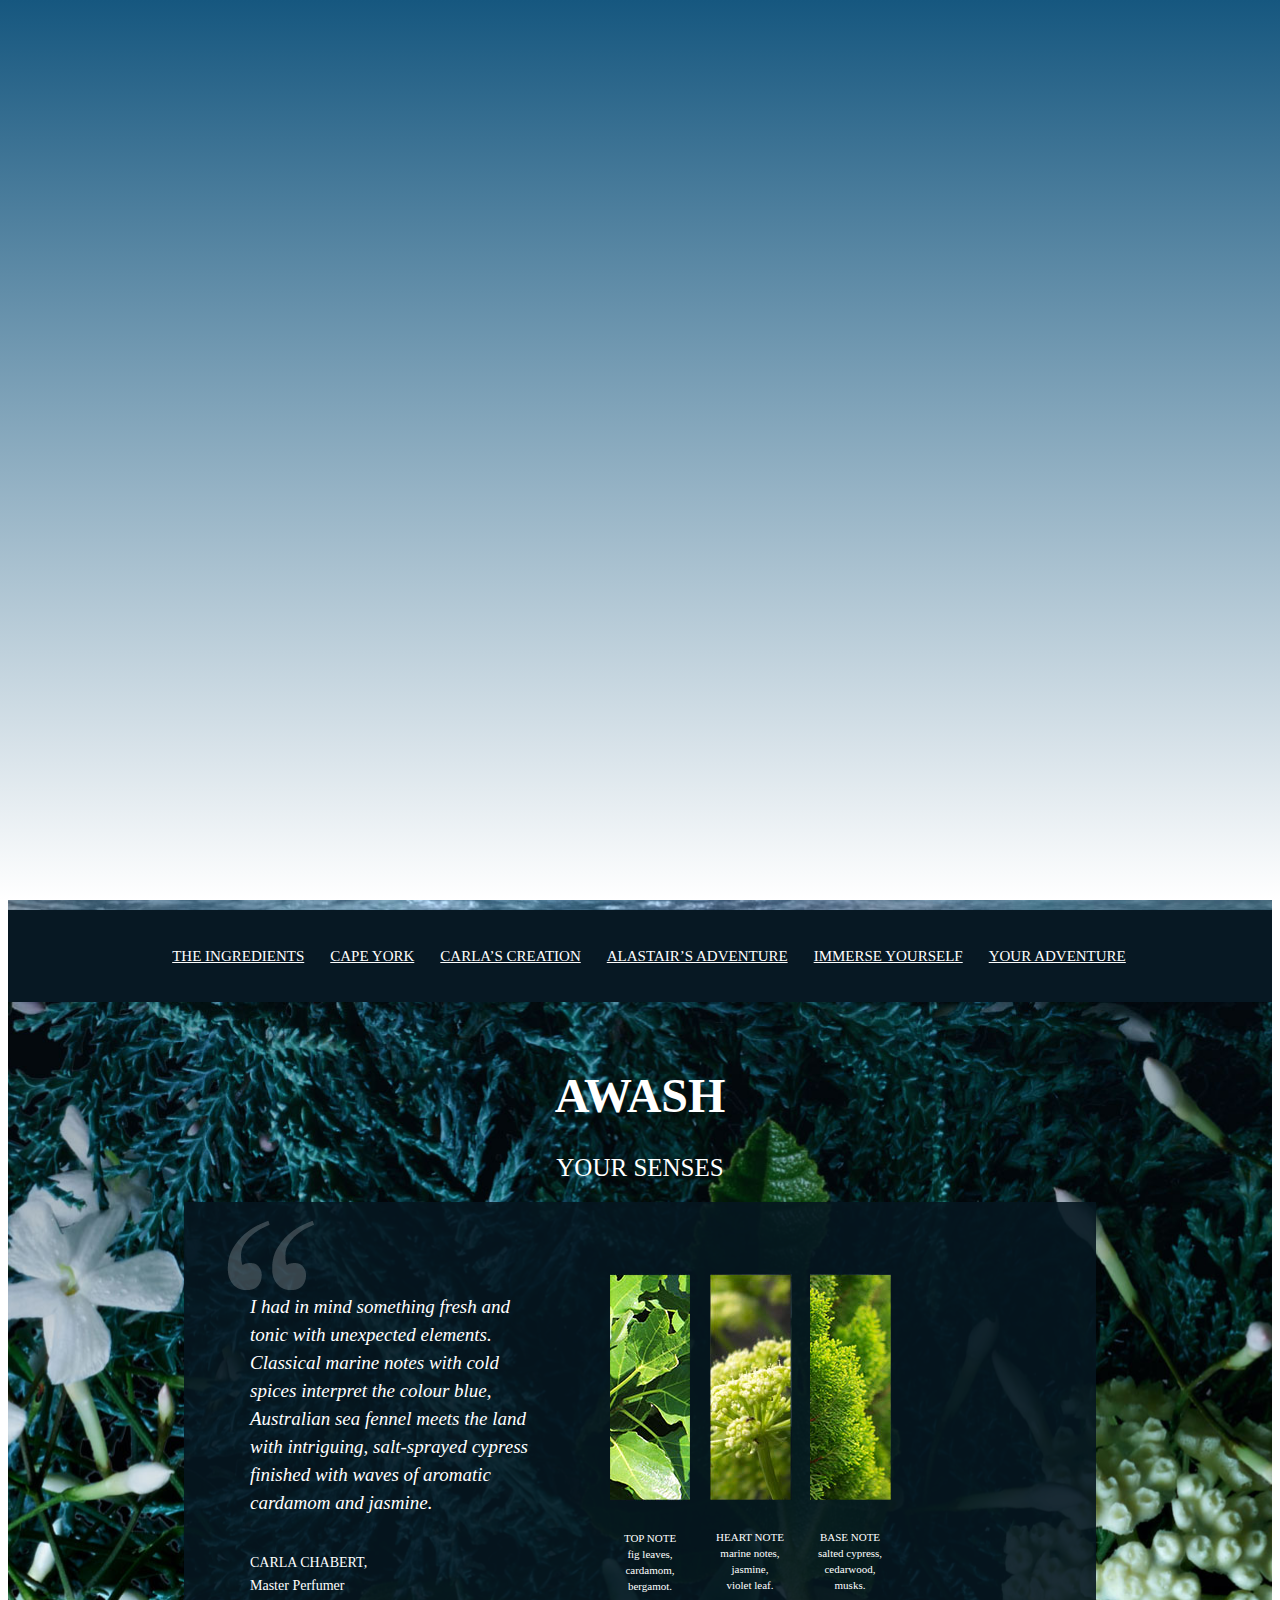
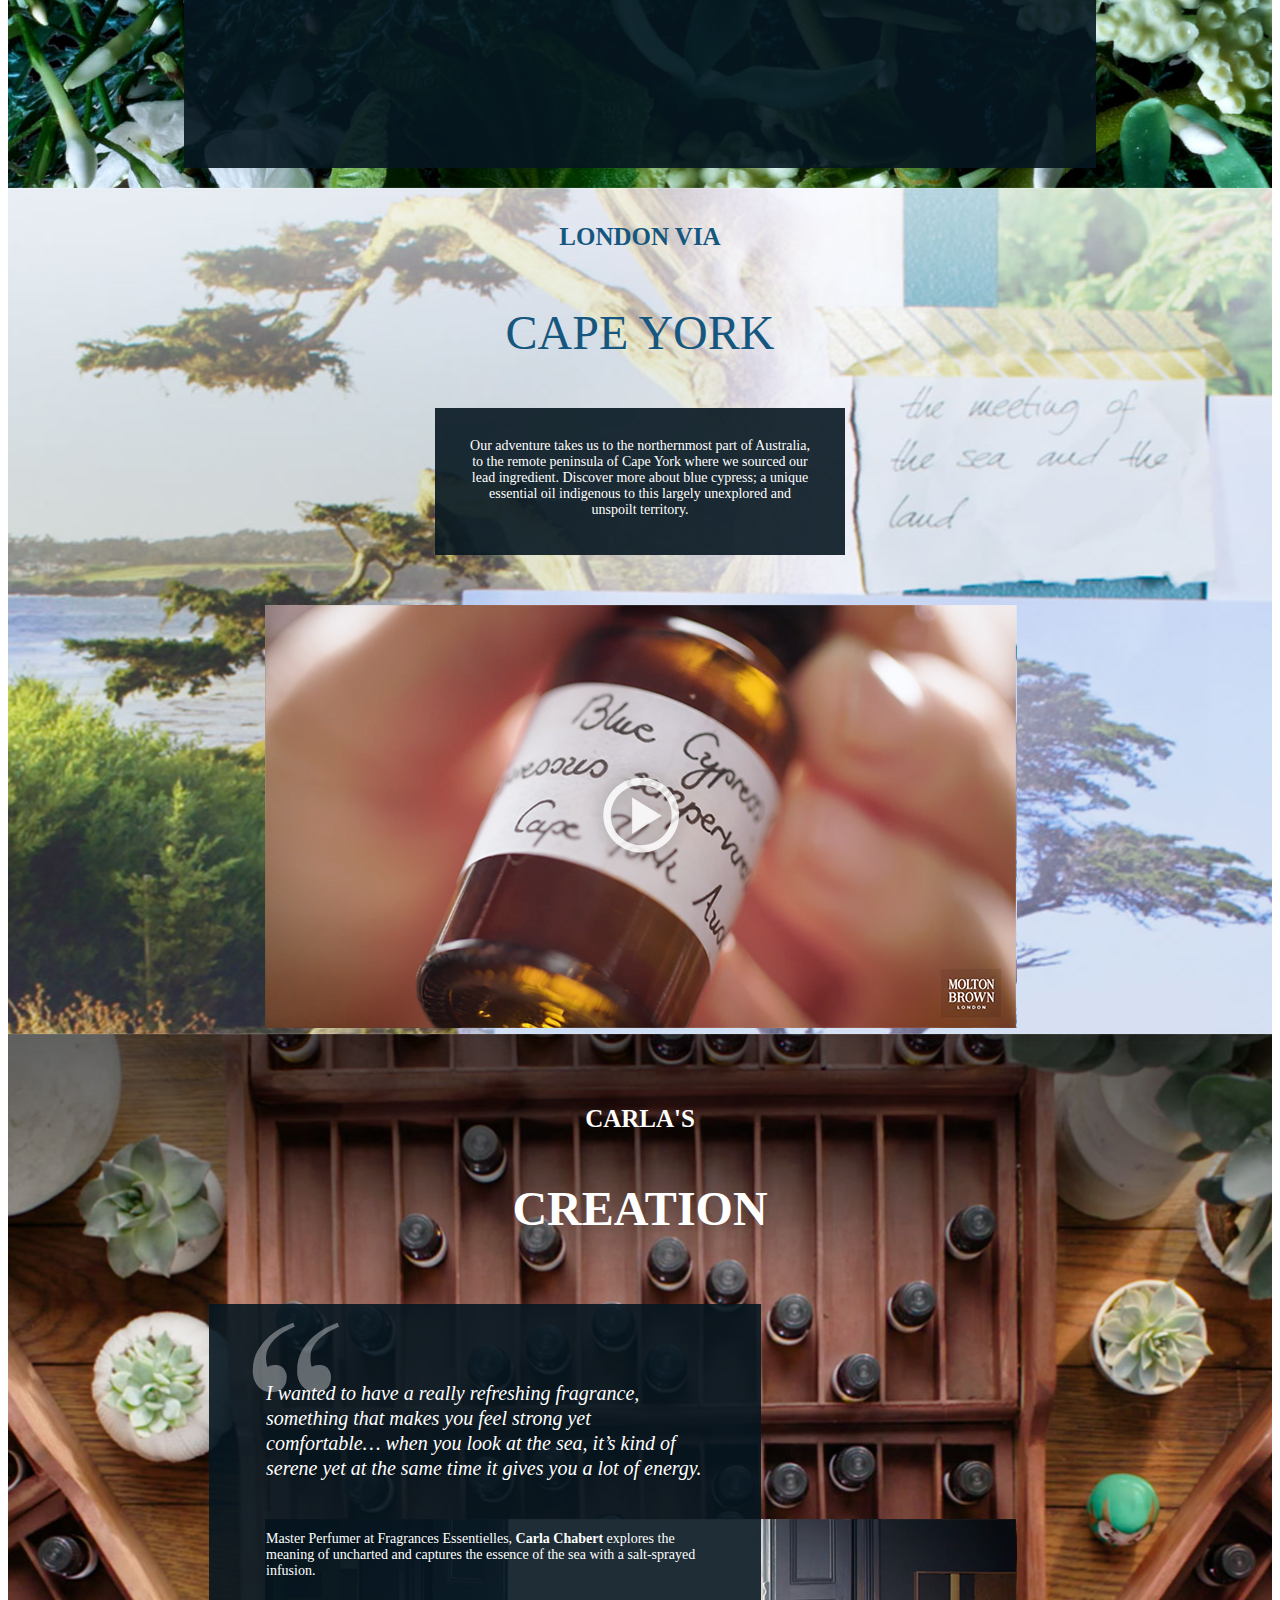
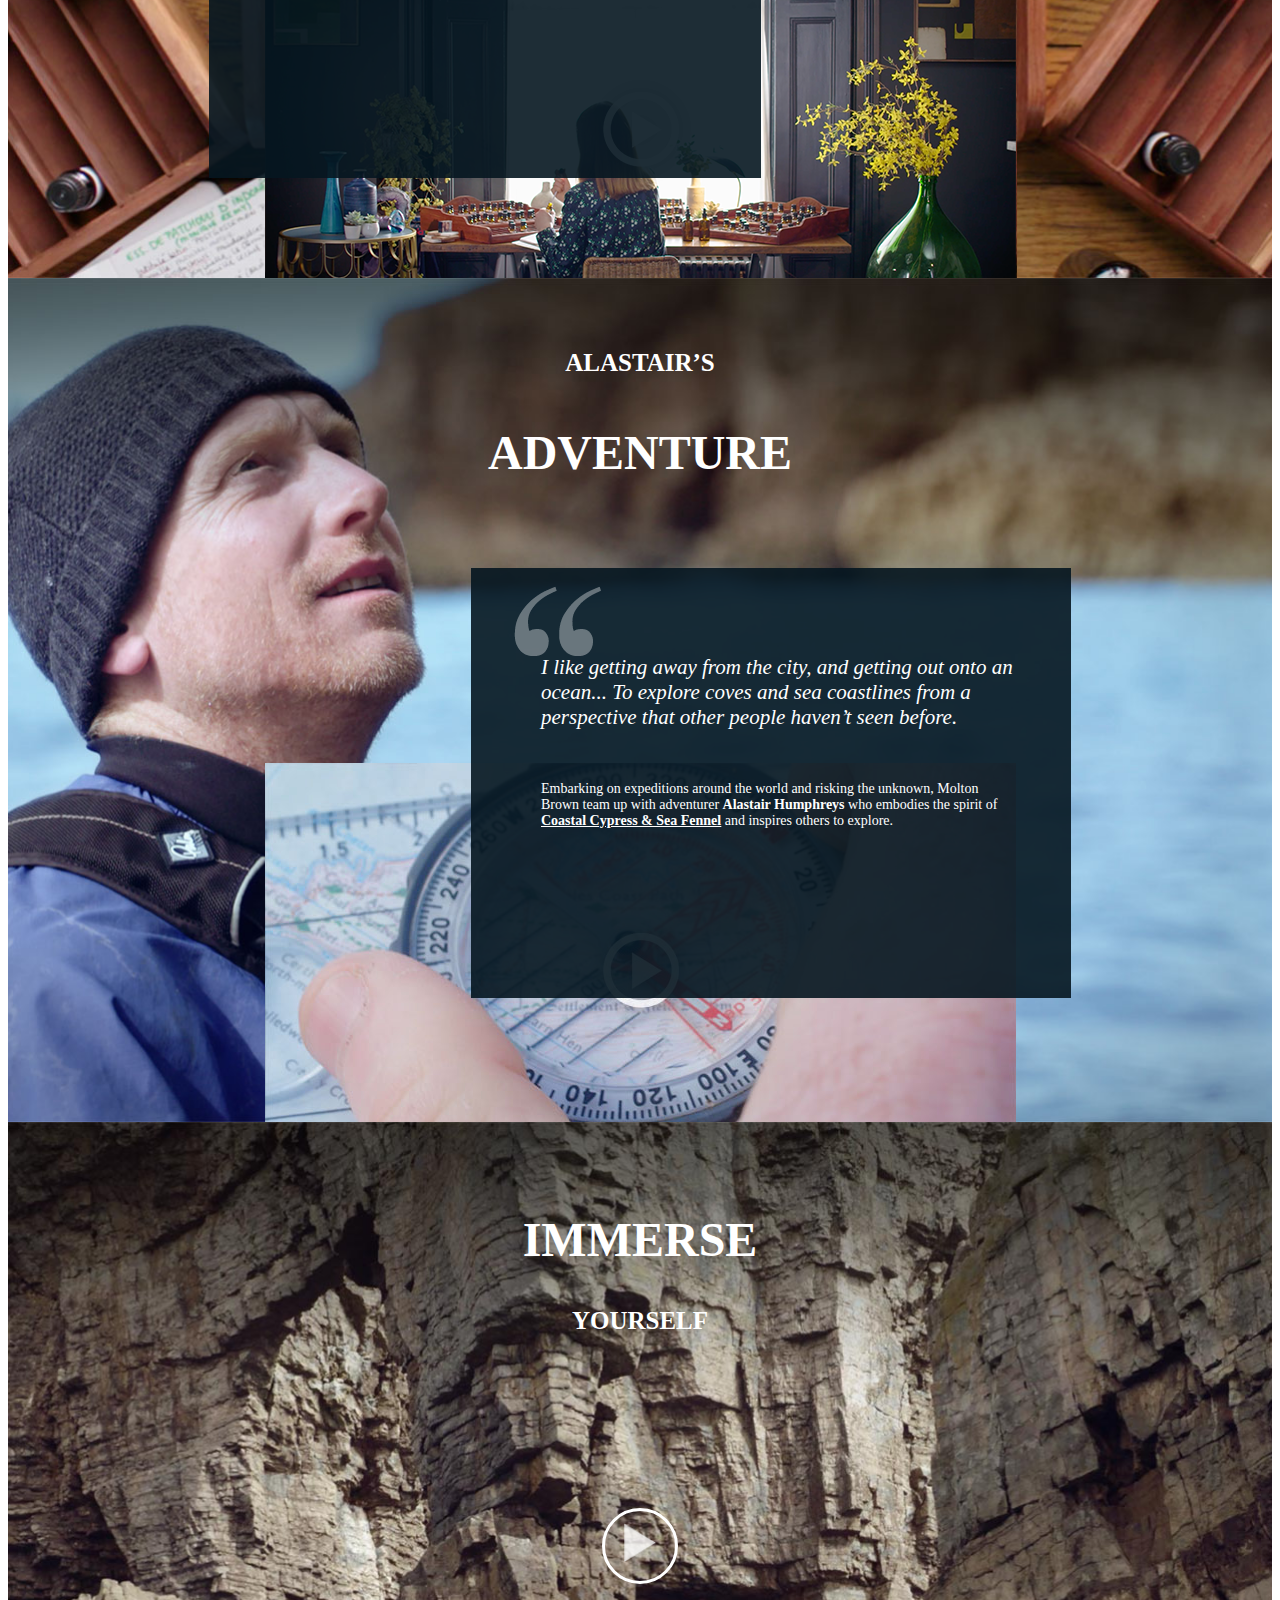
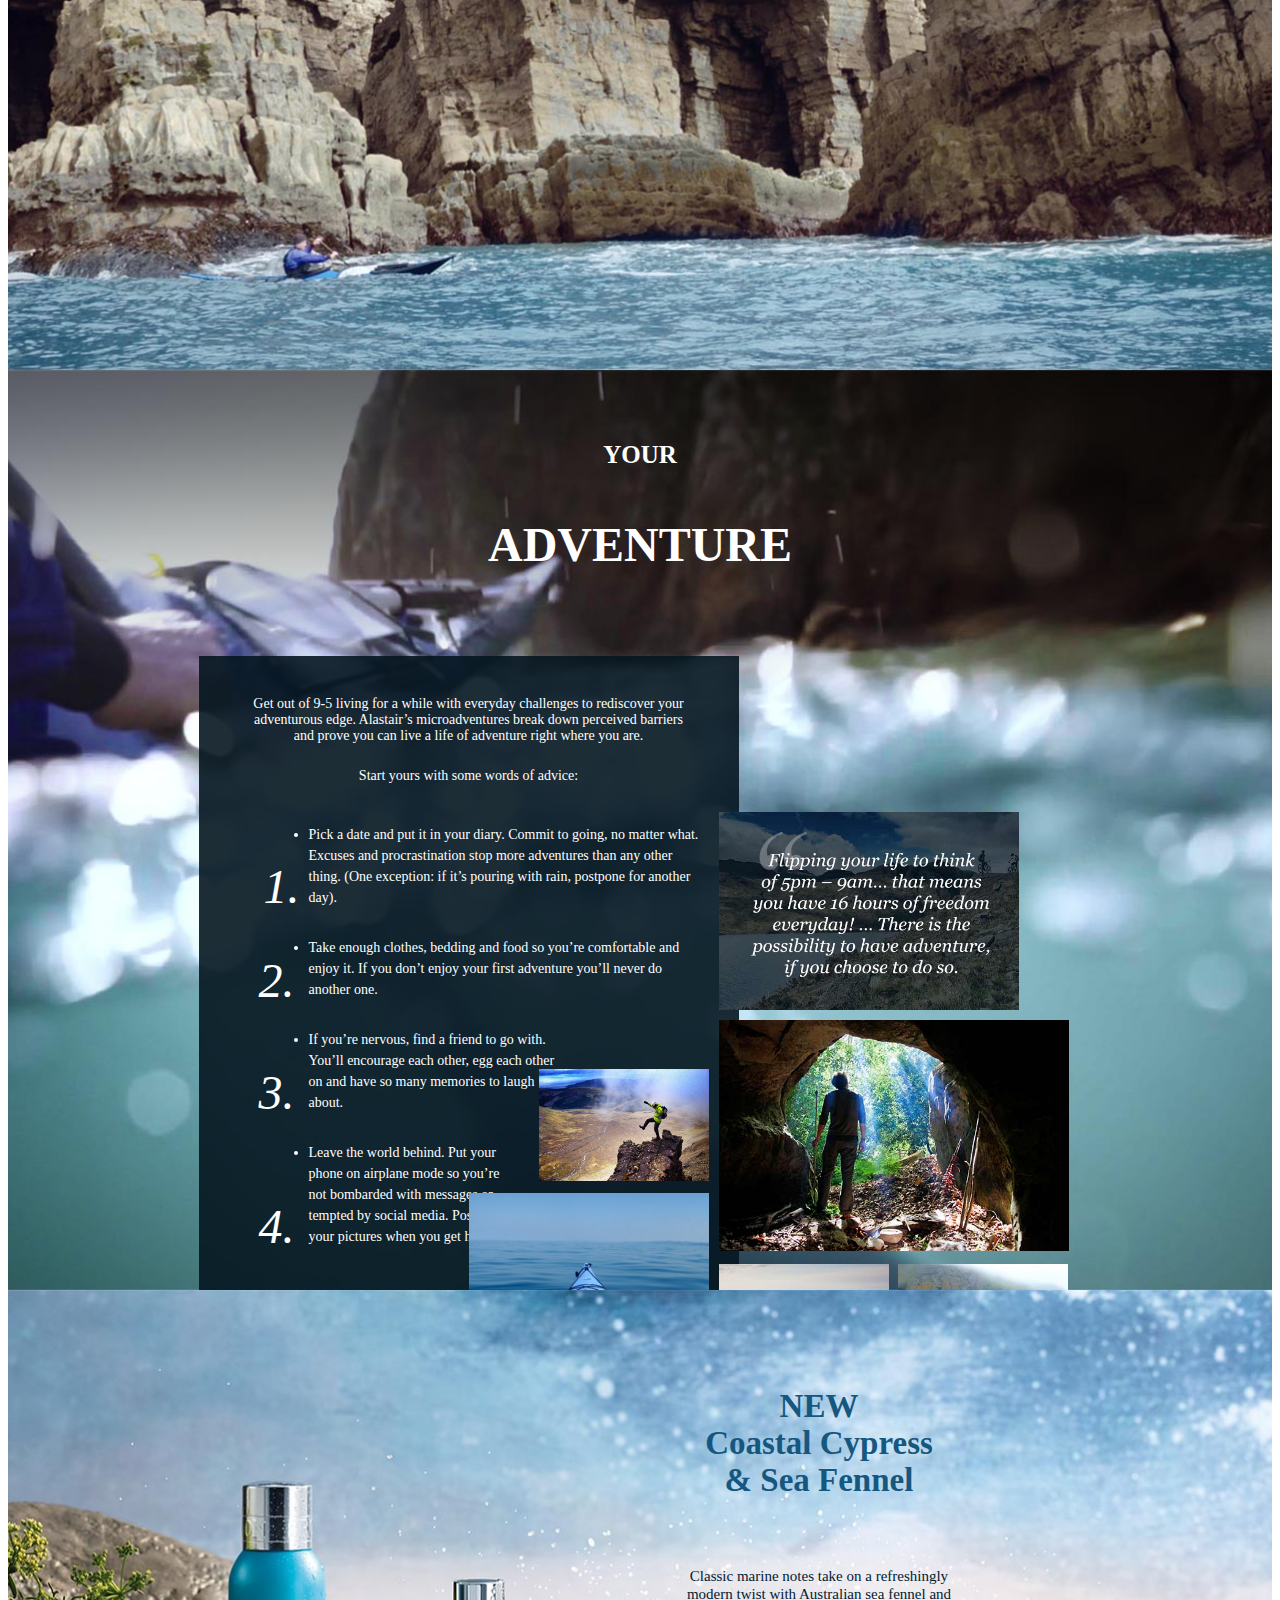
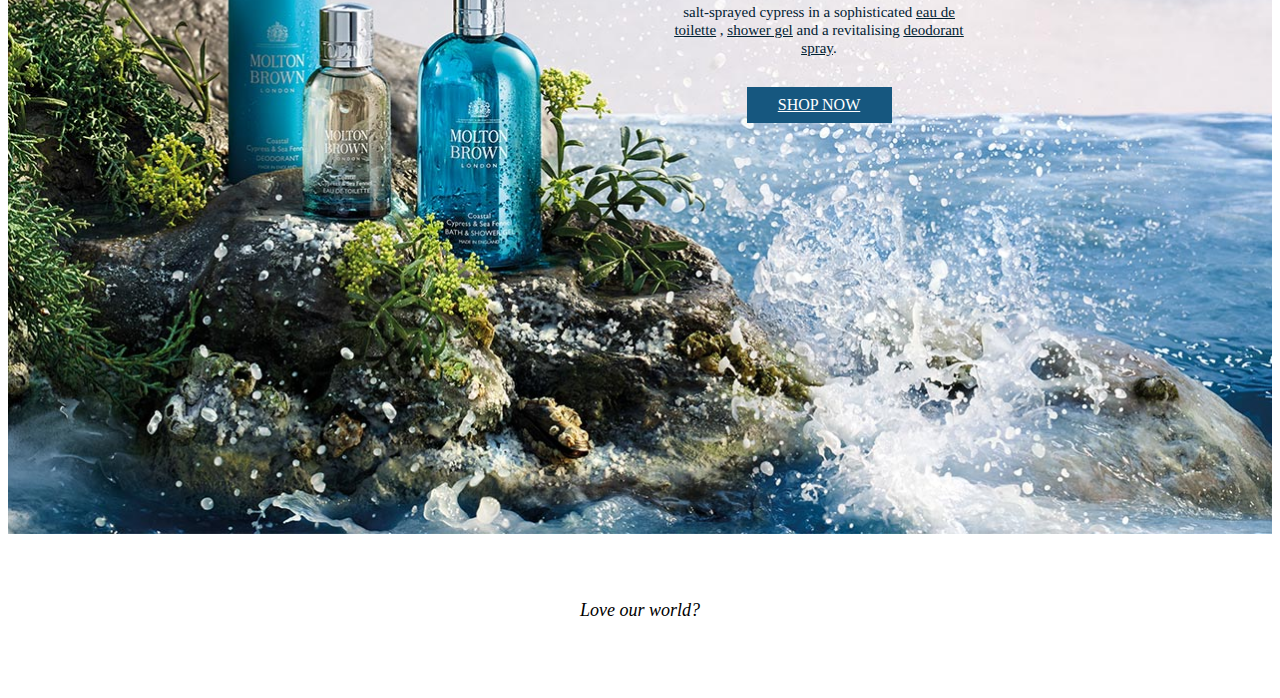
==== commit 27b95192: "changes" ====
--- a/into-the-uncharted.html
+++ b/into-the-uncharted.html
@@ -3,18 +3,20 @@
 	<head>
 		<title></title>
 		<link rel="stylesheet" type="text/css" href="style.css">
-		<link rel="stylesheet" type="text/css" href="http://css.moltonbrown.co.uk/css/default.css?version=9">
-		<link rel="stylesheet" href="http://css.moltonbrown.co.uk/css/mb.css?version=9">
+				<link rel='stylesheet' media='screen and (min-width: 801px) and (max-width: 3000px)' href='http://css.moltonbrown.co.uk/css/default.css?version=9' />
+		<link rel='stylesheet' media='screen and (min-width: 801px) and (max-width: 3000px)' href='http://css.moltonbrown.co.uk/css/mb.css?version=9' />
 		<meta name="viewport" id="viewport" content="width=device-width,minimum-scale=1.0,maximum-scale=10.0,initial-scale=1.0" />
-		 <script type="text/javascript" src="http://jscripts.moltonbrown.co.uk/javascript/jquery.min-1.11.1.js?version=9"></script>
-		 <script type="text/javascript" src="http://www.moltonbrown.com/javascript/slick.js"></script>
-
+		<link rel='stylesheet' media='screen and (min-width: 0px) and (max-width: 800px)' href='http://www.moltonbrown.co.uk/store/mobile/css/default.css?version=9' />
+		<link rel='stylesheet' media='screen and (min-width: 0px) and (max-width: 800px)' href='http://www.moltonbrown.co.uk/store/mobile/css/mobile-mb.css?version=9' />
+		
+		<script type="text/javascript" src="http://jscripts.moltonbrown.co.uk/javascript/jquery.min-1.11.1.js?version=9"></script>
+		<script type="text/javascript" src="http://www.moltonbrown.com/javascript/slick.js"></script>
 	</head>
 	<body>
-	<div id="preloader-overlay">
-    <div class="preloader"></div>
-</div>
-		<div class="features-tb" style="border:1px solid #d9d9d9;background-color:#f8f8f8;text-align: center;/* padding: 4px 0; */height: 50px;">
+		<div id="preloader-overlay">
+			<div class="preloader"></div>
+		</div>
+		<div class="features-tb" style="border:1px solid #d9d9d9;background-color:#f8f8f8;text-align: center; height: 50px;">
 			<ul>
 				<li style="float: left;margin-left: -34px;">
 					<a class="features-link" href="/store/features/" manual_cm_sp="GiftConcierge-_-Text-_-FeaturesMore" data-ajax="false">
@@ -27,34 +29,36 @@
 				</ul>
 			</div>
 			<div class="section group uncharted-wrap">
-			<div class="hero">
-			<div class="innerContent">
-				<h2>Coastal Cypress & Sea Fennel</h2>
-				<h3>BEHIND THE FRAGRANCE</h3>
-				<h1>INTO THE UNCHARTED</h1>
-				<a href="#capeyork"><img src="/MBPromoImages/Website_Assets/into-the-uncharted2/dive-in.png" alt="" class="divein-logo pulse animated infinite"></a>
-				
-				<p class="trebuchet">DIVE IN</p>
-			</div>
-
-			</div>
-			<div class="mobilenav">
-				<div class="open">MENU</div>
-				<div class="closenav">X</div>
-			</div>
-			<div class="col span_12_of_12 mininav">
-
-				<ul>
-					<li><a href="#theingredient">THE INGREDIENTS</a></li>
-					<li><a href="#capeyork">CAPE YORK</a> </li>
-					<li><a href="#carlacreation">CARLA’S CREATION</a></li>
-					<li><a href="#alastairadvanture">ALASTAIR’S ADVENTURE</a></li>
-					<li><a href="#immerseYourself">IMMERSE YOURSELF</a></li>
-					<li><a href="#youradventure">YOUR ADVENTURE</a></li>
-					<li class="mobonly"><a href="#shopnow">SHOP NOW</a></li>
-					
-				</ul>
-			</div>
+				<div class="hero">
+					<div class="innerContent">
+						<h2>Coastal Cypress & Sea Fennel</h2>
+						<h3>BEHIND THE FRAGRANCE</h3>
+						<h1>INTO THE UNCHARTED</h1>
+						<!-- <a href="#capeyork"><img src="/MBPromoImages/Website_Assets/into-the-uncharted2/arrow.png" alt="" class="divein-logo bounce"></a> -->
+						<div class="divein-logo">
+						<a href="#theingredient">
+							<img src="/MBPromoImages/Website_Assets/into-the-uncharted2/arrow.png" class="bounce">
+							</a>
+						</div>
+						<p class="trebuchet">DIVE IN</p>
+					</div>
+				</div>
+				<div class="mobilenav">
+					<div class="open">MENU</div>
+					<div class="closenav">X</div>
+				</div>
+				<div class="col span_12_of_12 mininav">
+					<ul>
+						<li><a href="#theingredient">THE INGREDIENTS</a></li>
+						<li><a href="#capeyork">CAPE YORK</a> </li>
+						<li><a href="#carlacreation">CARLA’S CREATION</a></li>
+						<li><a href="#alastairadvanture">ALASTAIR’S ADVENTURE</a></li>
+						<li><a href="#immerseYourself">IMMERSE YOURSELF</a></li>
+						<li><a href="#youradventure">YOUR ADVENTURE</a></li>
+						<li class="mobonly"><a href="#shopnow">SHOP NOW</a></li>
+						
+					</ul>
+				</div>
 				<div class="col span_12_of_12 section2" id="theingredient">
 					<h2 class="trebuchet">AWASH</h2>
 					<h3 class="trebuchet">YOUR SENSES</h3>
@@ -93,7 +97,7 @@
 						</div>
 						<div class="video" id="open-video">
 							<a href="#" manual_cm_sp="PearHoneyBTBCTAPearVideo" id="open-video" data-ajax="false">
-							<img src="/MBPromoImages/Website_Assets/into-the-uncharted2/section3Video.png">
+								<img src="/MBPromoImages/Website_Assets/into-the-uncharted2/section3Video.png">
 							</a>
 						</div>
 					</div>
@@ -108,10 +112,9 @@
 							<p>Master Perfumer at Fragrances Essentielles, <span>Carla Chabert</span> explores the meaning of uncharted and captures the essence of the sea with a salt-sprayed infusion.</p>
 						</div>
 						<div class="section4Video">
-						<a href="" id="carla-video">
-							<img src="/MBPromoImages/Website_Assets/into-the-uncharted2/section4vid.png" alt="" >
-
-						</a>
+							<a href="" id="carla-video">
+								<img src="/MBPromoImages/Website_Assets/into-the-uncharted2/section4vid.png" alt="" >
+							</a>
 							
 						</div>
 					</div>
@@ -119,108 +122,98 @@
 				<div class="col span_12_of_12 section5" id="alastairadvanture">
 					<h2>ALASTAIR’S</h2>
 					<h3>ADVENTURE</h3>
-						<div class="s4wrap">
-							<div class="innerContent">
-								<p>I like getting away from the city,  and getting out onto an ocean... To explore coves and sea coastlines from a perspective that other people haven’t seen before.</p>
-								<p>Embarking on expeditions around the world and risking the unknown, Molton Brown team up with adventurer <span>Alastair Humphreys</span> who embodies the spirit of <span class="underline"><a href="/store/collections/coastal-cypress-sea-fennel/catUKFCypress/" manual_cm_sp="CC&SF-_-Text-_-CCSF">Coastal Cypress & Sea Fennel</a></span> and inspires others to explore.</p>
-							</div>
-							<div class="section4Video">
-								<a href="" id="alastrair-video">
-									<img src="/MBPromoImages/Website_Assets/into-the-uncharted2/alastrairvideo.png" alt="">
-								</a>
-							</div>
-						</div>
-					</div>
-				<div class="col span_12_of_12 section6" id="immerseYourself"> 
+					<div class="s4wrap">
+						<div class="innerContent">
+							<p>I like getting away from the city,  and getting out onto an ocean... To explore coves and sea coastlines from a perspective that other people haven’t seen before.</p>
+							<p>Embarking on expeditions around the world and risking the unknown, Molton Brown team up with adventurer <span>Alastair Humphreys</span> who embodies the spirit of <span class="underline"><a href="/store/collections/coastal-cypress-sea-fennel/catUKFCypress/" manual_cm_sp="CC&SF-_-Text-_-CCSF">Coastal Cypress & Sea Fennel</a></span> and inspires others to explore.</p>
+						</div>
+						<div class="section4Video">
+							<a href="" id="alastrair-video">
+								<img src="/MBPromoImages/Website_Assets/into-the-uncharted2/alastrairvideo.png" alt="">
+							</a>
+						</div>
+					</div>
+				</div>
+				<div class="col span_12_of_12 section6" id="immerseYourself">
 					<h2>IMMERSE</h2>
 					<h3>YOURSELF</h3>
 					<a href="" id="uncharted-video">
-																				<div class="player">
-								<img src="/MBPromoImages/Website_Assets/into-the-uncharted2/triangle.png" alt="" class="pulse animated infinite">
-							</div>
+						<div class="player">
+							<img src="/MBPromoImages/Website_Assets/into-the-uncharted2/triangle.png" alt="" class="pulse animated infinite">
+						</div>
 					</a>
 				</div>
-
-				<div class="col span_12_of_12 section7" id="youradventure"> 
+				<div class="col span_12_of_12 section7" id="youradventure">
 					<h2>YOUR</h2>
 					<h3>ADVENTURE</h3>
 					<div class="s7wrap">
-
-					<div class="innerContent">
-						<p>Get out of 9-5 living for a while with everyday challenges to rediscover your adventurous edge.  Alastair’s microadventures break down perceived barriers and prove you can live a life of adventure right where you are.</p>
-					<p>Start yours with some words of advice: </p>
-					<ul>
-						<li>Pick a date and put it in your diary. Commit to going, no matter what. Excuses and procrastination stop more adventures than any other thing. (One exception: if it’s pouring with rain, postpone for another day).</li>
-						<li>Take enough clothes, bedding and food so you’re comfortable and enjoy it. If you don’t enjoy your first adventure you’ll never do another one.</li>
-						<li>If you’re nervous, find a friend to go with. You’ll encourage each other, egg each other on and have so many memories to laugh about.</li>
-						<li>Leave the world behind. Put your phone on airplane mode so you’re not bombarded with messages or tempted by social media. Post your pictures when you get home.</li>
-					</ul>
-
-										<div class="carousel mobonly">
-						<div><img src="/MBPromoImages/Website_Assets/into-the-uncharted2/01_Collage-Images.jpg" class="carousel-slide1" alt=""></div>
-						<div><img src="/MBPromoImages/Website_Assets/into-the-uncharted2/02_Collage-Images.jpg" class="carousel-slide2" alt=""></div>
-						<div><img src="/MBPromoImages/Website_Assets/into-the-uncharted2/03_Collage-Images.jpg" class="carousel-slide3" alt=""></div>
-						<div><img src="/MBPromoImages/Website_Assets/into-the-uncharted2/04_Collage-Images.jpg" class="carousel-slide4" alt=""></div>
-						<div><img src="/MBPromoImages/Website_Assets/into-the-uncharted2/05_Collage-Images.jpg" class="carousel-slide5" alt=""></div>
-						<div><img src="/MBPromoImages/Website_Assets/into-the-uncharted2/06_Collage-Images.jpg" class="carousel-slide6" alt=""></div>
-						
-						</div>	
-					</div>
-
-										<div class="carousel deskonly">
-						<div><img src="/MBPromoImages/Website_Assets/into-the-uncharted2/01_Collage-Images.jpg" class="carousel-slide1" alt=""></div>
-						<div><img src="/MBPromoImages/Website_Assets/into-the-uncharted2/02_Collage-Images.jpg" class="carousel-slide2" alt=""></div>
-						<div><img src="/MBPromoImages/Website_Assets/into-the-uncharted2/03_Collage-Images.jpg" class="carousel-slide3" alt=""></div>
-						<div><img src="/MBPromoImages/Website_Assets/into-the-uncharted2/04_Collage-Images.jpg" class="carousel-slide4" alt=""></div>
-						<div><img src="/MBPromoImages/Website_Assets/into-the-uncharted2/05_Collage-Images.jpg" class="carousel-slide5" alt=""></div>
-						<div><img src="/MBPromoImages/Website_Assets/into-the-uncharted2/06_Collage-Images.jpg" class="carousel-slide6" alt=""></div>
-						
-						</div>	
-			
-					</div>
-				</div>
-
-				<div class="col span_12_of_12 section8" id="shopnow"> 
+						<div class="innerContent">
+							<p>Get out of 9-5 living for a while with everyday challenges to rediscover your adventurous edge.  Alastair’s microadventures break down perceived barriers and prove you can live a life of adventure right where you are.</p>
+							<p>Start yours with some words of advice: </p>
+							<ul>
+								<li>Pick a date and put it in your diary. Commit to going, no matter what. Excuses and procrastination stop more adventures than any other thing. (One exception: if it’s pouring with rain, postpone for another day).</li>
+								<li>Take enough clothes, bedding and food so you’re comfortable and enjoy it. If you don’t enjoy your first adventure you’ll never do another one.</li>
+								<li>If you’re nervous, find a friend to go with. You’ll encourage each other, egg each other on and have so many memories to laugh about.</li>
+								<li>Leave the world behind. Put your phone on airplane mode so you’re not bombarded with messages or tempted by social media. Post your pictures when you get home.</li>
+							</ul>
+							<div class="carousel mobonly">
+								<div><img src="/MBPromoImages/Website_Assets/into-the-uncharted2/01_Collage-Images.jpg" class="carousel-slide1" alt=""></div>
+								<div><img src="/MBPromoImages/Website_Assets/into-the-uncharted2/02_Collage-Images.jpg" class="carousel-slide2" alt=""></div>
+								<div><img src="/MBPromoImages/Website_Assets/into-the-uncharted2/03_Collage-Images.jpg" class="carousel-slide3" alt=""></div>
+								<div><img src="/MBPromoImages/Website_Assets/into-the-uncharted2/04_Collage-Images.jpg" class="carousel-slide4" alt=""></div>
+								<div><img src="/MBPromoImages/Website_Assets/into-the-uncharted2/05_Collage-Images.jpg" class="carousel-slide5" alt=""></div>
+								<div><img src="/MBPromoImages/Website_Assets/into-the-uncharted2/06_Collage-Images.jpg" class="carousel-slide6" alt=""></div>
+								
+							</div>
+						</div>
+						<div class="carousel deskonly">
+							<div><img src="/MBPromoImages/Website_Assets/into-the-uncharted2/01_Collage-Images.jpg" class="carousel-slide1" alt=""></div>
+							<div><img src="/MBPromoImages/Website_Assets/into-the-uncharted2/02_Collage-Images.jpg" class="carousel-slide2" alt=""></div>
+							<div><img src="/MBPromoImages/Website_Assets/into-the-uncharted2/03_Collage-Images.jpg" class="carousel-slide3" alt=""></div>
+							<div><img src="/MBPromoImages/Website_Assets/into-the-uncharted2/04_Collage-Images.jpg" class="carousel-slide4" alt=""></div>
+							<div><img src="/MBPromoImages/Website_Assets/into-the-uncharted2/05_Collage-Images.jpg" class="carousel-slide5" alt=""></div>
+							<div><img src="/MBPromoImages/Website_Assets/into-the-uncharted2/06_Collage-Images.jpg" class="carousel-slide6" alt=""></div>
+							
+						</div>
+						
+					</div>
+				</div>
+				<div class="col span_12_of_12 section8" id="shopnow">
 					<div class="s8wrap">
 						<div class="innerContent">
 							<h2>NEW<br/> Coastal Cypress<br/> & Sea Fennel</h2>
-								<p>Classic marine notes take on a refreshingly modern twist with Australian sea fennel and salt-sprayed cypress in a sophisticated  <span> <a href="/store/collections/coastal-cypress-sea-fennel/coastal-cypress-sea-fennel-eau-de-toilette/KEJ226/" manual_cm_sp="CC&SF-_-Text-_-EDT">eau de toilette</a></span> , <span><a href="/store/collections/coastal-cypress-sea-fennel/coastal-cypress-sea-fennel-bath-shower-gel/KBT226/" manual_cm_sp="CC&SFTextShowerGel">shower gel</a></span> and a revitalising <span><a href="/store/collections/coastal-cypress-sea-fennel/coastal-cypress-sea-fennel-deodorant/MBE226/" manual_cm_sp="CC&SF-_-Text-_-Deo">deodorant spray</a></span>.</p>
+							<p>Classic marine notes take on a refreshingly modern twist with Australian sea fennel and salt-sprayed cypress in a sophisticated  <span> <a href="/store/collections/coastal-cypress-sea-fennel/coastal-cypress-sea-fennel-eau-de-toilette/KEJ226/" manual_cm_sp="CC&SF-_-Text-_-EDT">eau de toilette</a></span> , <span><a href="/store/collections/coastal-cypress-sea-fennel/coastal-cypress-sea-fennel-bath-shower-gel/KBT226/" manual_cm_sp="CC&SFTextShowerGel">shower gel</a></span> and a revitalising <span><a href="/store/collections/coastal-cypress-sea-fennel/coastal-cypress-sea-fennel-deodorant/MBE226/" manual_cm_sp="CC&SF-_-Text-_-Deo">deodorant spray</a></span>.</p>
 							<div class="cta"><a href="/store/collections/coastal-cypress-sea-fennel/catUKFCypress/" manual_cm_sp="CC&SF-_-CTA-_-Collection">SHOP NOW</a>
-							</div>
-
-					</div>
-					</div>
-
+						</div>
+					</div>
+				</div>
 			</div>
-
 			<div class="share-footer">
-                        <p class="animated fadeIn slower"><i>Love our world?</i></p>
-                        <ul class="desk">
-                            <li><a href="https://www.facebook.com/sharer/sharer.php?u=http%3A//www.moltonbrown.co.uk/store/features/behind-the-fragrance/coastal-cypress-sea-fennel" target="_blank" data-ajax="false"><span class="socials-36"></span></a>
-                            </li>
-                            <li><a href="https://twitter.com/intent/tweet?text=I%20love%20the%20Molton%20Brown%20Behind%20the%20Fragrance%20Coasta%20Cypress%20and%20Sea%20Fennel.%20http%3A//www.moltonbrown.co.uk/store/features/behind-the-fragrance/coastal-cypress-sea-fennel" target="_blank" data-ajax="false"><span class="socials-36 twitter"></span></a>
-                            </li>
-                            <li><a href="mailto:?Subject=Thought you might like this…&amp;Body=Molton Brown Behind the Fragrance Coastal Cypress and Sea Fennel%20http://www.moltonbrown.co.uk/store/features/behind-the-fragrance/coastal-cypress-sea-fennel"><span class="socials-36 email"></span></a>
-                            </li>
-                        </ul>
-                        <ul class="mobile">
-                            <li><a href="https://www.facebook.com/sharer/sharer.php?u=http%3A//www.moltonbrown.co.uk/store/features/behind-the-fragrance/coastal-cypress-sea-fennel" target="_blank" data-ajax="false"><span class="socials-36"></span></a>
-                            </li>
-                            <li><a href="https://twitter.com/intent/tweet?text=I%20love%20the%20Molton%20Brown%20Behind%20the%20Fragrance%20Coasta%20Cypress%20and%20Sea%20Fennel.%20http%3A//www.moltonbrown.co.uk/store/features/behind-the-fragrance/coastal-cypress-sea-fennel" target="_blank" data-ajax="false"><span class="socials-36 twitter"></span></a>
-                            </li>
-                            <li><a href="mailto:?Subject=Thought you might like this…&amp;Body=Molton Brown Behind the Fragrance Coastal Cypress and Sea Fennel%20http://www.moltonbrown.co.uk/store/features/behind-the-fragrance/coastal-cypress-sea-fennel"><span class="socials-36 email"></span></a>
-                            </li>
-                        </ul>
-                    </div>
-
+				<p class="animated fadeIn slower"><i>Love our world?</i></p>
+				<ul class="desk">
+					<li><a href="https://www.facebook.com/sharer/sharer.php?u=http%3A//www.moltonbrown.co.uk/store/features/behind-the-fragrance/coastal-cypress-sea-fennel" target="_blank" data-ajax="false"><span class="socials-36"></span></a>
+				</li>
+				<li><a href="https://twitter.com/intent/tweet?text=I%20love%20the%20Molton%20Brown%20Behind%20the%20Fragrance%20Coasta%20Cypress%20and%20Sea%20Fennel.%20http%3A//www.moltonbrown.co.uk/store/features/behind-the-fragrance/coastal-cypress-sea-fennel" target="_blank" data-ajax="false"><span class="socials-36 twitter"></span></a>
+			</li>
+			<li><a href="mailto:?Subject=Thought you might like this…&amp;Body=Molton Brown Behind the Fragrance Coastal Cypress and Sea Fennel%20http://www.moltonbrown.co.uk/store/features/behind-the-fragrance/coastal-cypress-sea-fennel"><span class="socials-36 email"></span></a>
+		</li>
+	</ul>
+	<ul class="mobile">
+		<li><a href="https://www.facebook.com/sharer/sharer.php?u=http%3A//www.moltonbrown.co.uk/store/features/behind-the-fragrance/coastal-cypress-sea-fennel" target="_blank" data-ajax="false"><span class="socials-36"></span></a>
+	</li>
+	<li><a href="https://twitter.com/intent/tweet?text=I%20love%20the%20Molton%20Brown%20Behind%20the%20Fragrance%20Coasta%20Cypress%20and%20Sea%20Fennel.%20http%3A//www.moltonbrown.co.uk/store/features/behind-the-fragrance/coastal-cypress-sea-fennel" target="_blank" data-ajax="false"><span class="socials-36 twitter"></span></a>
+</li>
+<li><a href="mailto:?Subject=Thought you might like this…&amp;Body=Molton Brown Behind the Fragrance Coastal Cypress and Sea Fennel%20http://www.moltonbrown.co.uk/store/features/behind-the-fragrance/coastal-cypress-sea-fennel"><span class="socials-36 email"></span></a>
+</li>
+</ul>
+</div>
 <script type="text/javascript">
 $( document ).ready(function() {
 	// Pre-loader
 	$(window).load(function(){
 		$('#preloader-overlay').fadeOut('slow',function(){$(this).remove();});
 	});
-
-	// Video 
+	// Video
 	$('#open-video').click(function(e){
 		$("#video").remove();
 		$(".overlay").addClass("active");
@@ -228,20 +221,17 @@
 		e.preventDefault();
 		history.pushState('', '', '?video=open');
 	});
-
 	if ( window.location.href.indexOf('video=open') > -1 ) {
 		$("#video").remove();
 		$(".overlay").addClass("active");
 		$(".overlay").prepend( "<iframe class='video-iframe' width='80%' height='80%' src='//youtube.com/embed/g0dbj94r2Yg?modestbranding=1&rel=0&showinfo=0&color=white&wmode=opaque&autoplay=1' id='video' frameborder='0' allowfullscreen mozallowfullscreen webkitallowfullscreen></iframe>" );
 	};
-
 	$('#close-video').click(function(e){
 		$("#video").remove();
 		$(".overlay").removeClass("active");
 		e.preventDefault();
 		history.pushState('','', window.location.protocol + '//' + window.location.host + window.location.pathname);
 	});
-
 		$('#carla-video').click(function(e){
 		$("#video").remove();
 		$(".overlay").addClass("active");
@@ -249,13 +239,11 @@
 		e.preventDefault();
 		history.pushState('', '', '?video=open');
 	});
-
 	if ( window.location.href.indexOf('video=open') > -1 ) {
 		$("#video").remove();
 		$(".overlay").addClass("active");
 		$(".overlay").prepend( "<iframe class='video-iframe' width='80%' height='80%' src='//youtube.com/embed/g0dbj94r2Yg?modestbranding=1&rel=0&showinfo=0&color=white&wmode=opaque&autoplay=1' id='video' frameborder='0' allowfullscreen mozallowfullscreen webkitallowfullscreen></iframe>" );
 	};
-
 	$('#close-video').click(function(e){
 		$("#video").remove();
 		$(".overlay").removeClass("active");
@@ -263,7 +251,6 @@
 		history.pushState('','', window.location.protocol + '//' + window.location.host + window.location.pathname);
 	});
 	//alastrair-video
-
 			$('#alastrair-video').click(function(e){
 		$("#video").remove();
 		$(".overlay").addClass("active");
@@ -271,22 +258,18 @@
 		e.preventDefault();
 		history.pushState('', '', '?video=open');
 	});
-
 	if ( window.location.href.indexOf('video=open') > -1 ) {
 		$("#video").remove();
 		$(".overlay").addClass("active");
 		$(".overlay").prepend( "<iframe class='video-iframe' width='80%' height='80%' src='//youtube.com/embed/g0dbj94r2Yg?modestbranding=1&rel=0&showinfo=0&color=white&wmode=opaque&autoplay=1' id='video' frameborder='0' allowfullscreen mozallowfullscreen webkitallowfullscreen></iframe>" );
 	};
-
 	$('#close-video').click(function(e){
 		$("#video").remove();
 		$(".overlay").removeClass("active");
 		e.preventDefault();
 		history.pushState('','', window.location.protocol + '//' + window.location.host + window.location.pathname);
 	});
-
 	//uncharted-video
-
 				$('#uncharted-video').click(function(e){
 		$("#video").remove();
 		$(".overlay").addClass("active");
@@ -294,13 +277,11 @@
 		e.preventDefault();
 		history.pushState('', '', '?video=open');
 	});
-
 	if ( window.location.href.indexOf('video=open') > -1 ) {
 		$("#video").remove();
 		$(".overlay").addClass("active");
 		$(".overlay").prepend( "<iframe class='video-iframe' width='80%' height='80%' src='//youtube.com/embed/g0dbj94r2Yg?modestbranding=1&rel=0&showinfo=0&color=white&wmode=opaque&autoplay=1' id='video' frameborder='0' allowfullscreen mozallowfullscreen webkitallowfullscreen></iframe>" );
 	};
-
 	$('#close-video').click(function(e){
 		$("#video").remove();
 		$(".overlay").removeClass("active");
@@ -309,65 +290,51 @@
 	});
 	
 });
-
 if ($(window).width() > 667) {
-	$(window).scroll(function(){        
-var section2 = $('.section2').offset();                  
-    if ($(this).scrollTop() > section2.top) {
-        $('.mininav').fadeIn(500);
-        $('.mininav').addClass('fixednav');
-    } else {
-
-        $('.mininav').removeClass('fixednav');
-    }
+	$(window).scroll(function(){
+var section2 = $('.section2').offset();
+if ($(this).scrollTop() > section2.top) {
+$('.mininav').fadeIn(500);
+$('.mininav').addClass('fixednav');
+} else {
+$('.mininav').removeClass('fixednav');
+}
 });
 }
-
-
-
 </script>
-
 <script>
-
-    $(document).ready(function() {
-        if ($(window).width() < 667) {
-            $(".carousel").slick({ infinite: true, slidesToShow: 1, slidesToScroll: 1, arrows: true});
-        }
-
-        $(window).scroll(function(){                          
-            if ($(this).scrollTop() > 200) {
-                $('.mobilenav').fadeIn(500);
-            } else {
-                $('.mobilenav').fadeOut(500);
-            }
-        });
-
-        $('.mobilenav > .open').click(function(){
-  $(".mininav").css('display', 'block');
-  $(".mobilenav > .open").css('display', 'none');
-  $(".mobilenav > .closenav").css('display', 'block');    
+$(document).ready(function() {
+if ($(window).width() < 667) {
+$(".carousel").slick({ infinite: true, slidesToShow: 1, slidesToScroll: 1, arrows: true});
+}
+$(window).scroll(function(){
+if ($(this).scrollTop() > 200) {
+$('.mobilenav').fadeIn(500);
+} else {
+$('.mobilenav').fadeOut(500);
+}
+});
+$('.mobilenav > .open').click(function(){
+$(".mininav").css('display', 'block');
+$(".mobilenav > .open").css('display', 'none');
+$(".mobilenav > .closenav").css('display', 'block');
 })
 $('.mobilenav > .closenav').click(function(){
-  $(".mininav").css('display', 'none');
-  $(".mobilenav > .open").css('display', 'block');
-  $(".mobilenav > .closenav").css('display', 'none');    
+$(".mininav").css('display', 'none');
+$(".mobilenav > .open").css('display', 'block');
+$(".mobilenav > .closenav").css('display', 'none');
+})
+$('.uncharted-wrap .mininav li').click(function(){
+	$(".mininav").css('display', 'none');
+$(".mobilenav > .open").css('display', 'block');
+$(".mobilenav > .closenav").css('display', 'none');
 })
 
-$('.uncharted-wrap .mininav li').click(function(){
-	$(".mininav").css('display', 'none');
-  $(".mobilenav > .open").css('display', 'block');
-  $(".mobilenav > .closenav").css('display', 'none');  
-})
-        
-    });
+});
+</script>
+<div class="overlay" id="close-video">
+<span>Close X</span>
+</div>
 
-
-</script>
-
-	<div class="overlay" id="close-video">
-    	<span>Close X</span>
-    </div>
-
-   
-		</body>
-	</html>+</body>
+</html>--- a/style.css
+++ b/style.css
@@ -215,80 +215,11 @@
 .slick-arrow.slick-hidden {
   display: none; }
 
-/*Social Share Buttons */
-.share-footer {
-  width: 100%;
-  text-align: center;
-  height: 210px;
-  display: inline-block;
-  margin-top: -40px; }
-
-.share-footer i {
-  padding-top: 20px;
-  padding-bottom: 14px;
-  display: inline-block;
-  font-size: 18px; }
-
-.mobile {
-  display: none; }
-
-.desk {
-  display: block; }
-
-.share-footer .socials-36 {
-  background: url("http://www.moltonbrown.co.uk/MBPromoImages/Microsites/pearhoney2017/BehindBlend/social-share.png") no-repeat 0 0;
-  display: inline-block;
-  font-size: 0;
-  height: 32px;
-  vertical-align: middle;
-  width: 198px; }
-
-.share-footer .twitter {
-  background-position: 0 -42px; }
-
-.share-footer .email {
-  background-position: 0 -84px; }
-
-.share-footer ul {
-  margin: 7px 0; }
-
-.share-footer ul li {
-  display: inline-block;
-  margin-right: 10px !important; }
-
-.share-footer p {
-  padding-top: 3%; }
-
 @media only screen and (min-width: 0px) and (max-width: 767px) {
   .mobile {
     display: block; }
   .desk {
-    display: none; }
-  .share-footer {
-    margin-top: -17px;
-    height: 126px; }
-  .share-footer ul li {
-    padding-top: 5px; }
-  /*Mobile: Social Share Buttons */
-  .share-footer .socials-36 {
-    background: url("http://www.moltonbrown.co.uk/MBPromoImages/Microsites/pearhoney2017/BehindBlend/social-share-m.png") no-repeat 0 0;
-    background-size: 94px;
-    display: inline-block;
-    font-size: 0;
-    vertical-align: middle;
-    width: 92px; }
-  .share-footer .twitter {
-    background-position: 0 -32px; }
-  .share-footer .email {
-    background-position: 0 -65px; }
-  .share-footer ul {
-    margin: 7px 0; }
-  .share-footer ul li {
-    display: inline-block;
-    margin-right: 2px !important; }
-  .share-footer-wrapper {
-    text-align: center;
-    height: 97px; } }
+    display: none; } }
 
 .absolute-center {
   margin: auto;
@@ -305,16 +236,16 @@
   font-family: Georgia, 'Times New Roman', Times, serif !important;
   -webkit-font-smoothing: antialiased !important; }
 
-.mobonly {
+.mobonly, .mobile {
   display: none !important; }
 
-.deskonly {
+.deskonly, .desk {
   display: block !important; }
 
 @media only screen and (min-width: 0px) and (max-width: 767px) {
-  .mobonly {
+  .mobonly, .mobile {
     display: block !important; }
-  .deskonly {
+  .deskonly, .desk {
     display: none !important; } }
 
 /*top bar*/
@@ -456,7 +387,8 @@
     min-width: 100% !important; } }
 
 .uncharted-wrap {
-  /* Dots */ }
+  /* Dots */
+  /*Social Share Buttons */ }
   .uncharted-wrap .hero {
     position: relative;
     background: url("MBPromoImages/Website_Assets/into-the-uncharted2/01_Intro_Back-up-Still-Image.jpg") 50% 50% no-repeat;
@@ -485,9 +417,18 @@
         padding-top: 115px;
         text-align: center;
         color: #fff;
-        font-family: "Trebuchet", Trebuchet MS !important; }
+        font-family: "Trebuchet", Trebuchet MS !important;
+        padding-bottom: 233px; }
       .uncharted-wrap .hero .innerContent .divein-logo {
-        padding-top: 233px; }
+        -webkit-border-radius: 100%;
+        -moz-border-radius: 100%;
+        -ms-border-radius: 100%;
+        border-radius: 100%;
+        border: 2px solid #fff;
+        width: 60px;
+        height: 60px;
+        position: relative;
+        margin: 0 auto; }
       .uncharted-wrap .hero .innerContent p {
         font-size: 14px;
         color: #fff;
@@ -497,8 +438,8 @@
       background: url("MBPromoImages/Website_Assets/into-the-uncharted2/mobile-intro.gif") 50% 50% no-repeat;
       background-size: cover;
       background-position: 100% 100%;
-      min-height: 442px;
-      height: 500px; }
+      height: 93vh;
+      min-height: 80vh; }
       .uncharted-wrap .hero .innerContent {
         max-width: 100%; }
         .uncharted-wrap .hero .innerContent h2 {
@@ -506,16 +447,14 @@
           font-size: 22px; }
         .uncharted-wrap .hero .innerContent h3 {
           font-size: 14px; }
-        .uncharted-wrap .hero .innerContent img {
-          display: none; }
         .uncharted-wrap .hero .innerContent h1 {
           width: 90%;
           margin: 0 auto;
           font-size: 40px;
-          padding-top: 50px; }
+          padding-top: 50px;
+          padding-bottom: 50px; }
         .uncharted-wrap .hero .innerContent .divein-logo {
-          display: inline-block;
-          padding-top: 50px; } }
+          display: inline-block; } }
   .uncharted-wrap .mininav {
     width: 100%;
     background: #071823;
@@ -558,7 +497,8 @@
         width: 66%; }
       .uncharted-wrap .mininav li {
         display: block;
-        border-bottom: 1px solid #fff; }
+        border-bottom: 1px solid #fff;
+        padding-right: 22px; }
     .uncharted-wrap .mobilenav {
       position: fixed;
       right: 20px;
@@ -619,7 +559,7 @@
       padding: 72px 66px 66px 66px; }
       .uncharted-wrap .section2 .innerContent:before {
         background: url("MBPromoImages/Website_Assets/into-the-uncharted2/quote.png") 100% no-repeat;
-        content: url("");
+        content: '';
         top: 3px;
         left: 30px;
         width: 100px;
@@ -771,7 +711,7 @@
       min-height: 611px; }
       .uncharted-wrap .section3 h2 {
         font-size: 18px;
-        padding-top: 20px; }
+        padding-top: 40px; }
       .uncharted-wrap .section3 h3 {
         font-size: 34px;
         padding: 0;
@@ -789,7 +729,8 @@
           .uncharted-wrap .section3 .innerContent .intro p {
             font-size: 16px;
             font-family: "Trebuchet", Trebuchet MS !important;
-            padding: 50px; }
+            padding: 40px;
+            line-height: 19px; }
         .uncharted-wrap .section3 .innerContent .video {
           width: 287px;
           margin-top: 15px; } }
@@ -831,7 +772,7 @@
           line-height: 25px; }
           .uncharted-wrap .section4 .s4wrap .innerContent p:before {
             background: url("MBPromoImages/Website_Assets/into-the-uncharted2/quote.png") 100% no-repeat;
-            content: url("");
+            content: "";
             top: 3px;
             left: 30px;
             width: 100px;
@@ -950,7 +891,7 @@
           line-height: 25px; }
           .uncharted-wrap .section5 .s4wrap .innerContent p:before {
             background: url("MBPromoImages/Website_Assets/into-the-uncharted2/quote.png") 100% no-repeat;
-            content: url("");
+            content: '';
             top: 3px;
             left: 30px;
             width: 100px;
@@ -974,7 +915,7 @@
         padding-top: 235px; }
   @media only screen and (min-width: 0px) and (max-width: 767px) {
     .uncharted-wrap .section5 {
-      height: 752px;
+      height: 726px;
       background-position: -430px; }
       .uncharted-wrap .section5 h2 {
         font-size: 18px;
@@ -999,7 +940,8 @@
           text-align: center;
           right: 0;
           margin-top: 22px;
-          padding: 0; }
+          padding: 0;
+          min-height: 421px; }
           .uncharted-wrap .section5 .s4wrap .innerContent p {
             font-size: 20px;
             width: 220px;
@@ -1017,7 +959,7 @@
           padding-top: 0; }
           .uncharted-wrap .section5 .s4wrap .section4Video img {
             width: 100%;
-            padding-top: 440px; } }
+            padding-top: 461px; } }
   .uncharted-wrap .section6 {
     position: relative;
     background: url("MBPromoImages/Website_Assets/into-the-uncharted2/07_Immerse-Yourself.jpg") 50% 50% no-repeat;
@@ -1375,3 +1317,100 @@
             padding-top: 30px;
             max-width: 230px;
             color: #000; } }
+  .uncharted-wrap .share-footer {
+    width: 100%;
+    text-align: center;
+    display: inline-block; }
+  .uncharted-wrap .share-footer i {
+    padding-bottom: 14px;
+    display: inline-block;
+    font-size: 18px;
+    font-family: georgia;
+    padding-top: 50px; }
+  .uncharted-wrap .share-footer .socials-36 {
+    background: url("http://www.moltonbrown.co.uk/MBPromoImages/Microsites/pearhoney2017/BehindBlend/social-share.png") no-repeat 0 0;
+    display: inline-block;
+    font-size: 0;
+    height: 32px;
+    vertical-align: middle;
+    width: 198px; }
+  .uncharted-wrap .share-footer .twitter {
+    background-position: 0 -42px; }
+  .uncharted-wrap .share-footer .email {
+    background-position: 0 -84px; }
+  .uncharted-wrap .share-footer ul {
+    margin: 7px 0; }
+  .uncharted-wrap .share-footer ul li {
+    display: inline-block;
+    margin-right: 10px !important; }
+  @media only screen and (min-width: 0px) and (max-width: 767px) {
+    .uncharted-wrap {
+      /*Mobile: Social Share Buttons */ }
+      .uncharted-wrap .share-footer {
+        margin-top: -17px;
+        height: 126px; }
+      .uncharted-wrap .share-footer ul li {
+        padding-top: 5px; }
+      .uncharted-wrap .share-footer .socials-36 {
+        background: url("http://www.moltonbrown.co.uk/MBPromoImages/Microsites/pearhoney2017/BehindBlend/social-share-m.png") no-repeat 0 0;
+        background-size: 94px;
+        display: inline-block;
+        font-size: 0;
+        vertical-align: middle;
+        width: 92px; }
+      .uncharted-wrap .share-footer .twitter {
+        background-position: 0 -32px; }
+      .uncharted-wrap .share-footer .email {
+        background-position: 0 -65px; }
+      .uncharted-wrap .share-footer ul {
+        margin: 7px 0; }
+      .uncharted-wrap .share-footer ul li {
+        display: inline-block;
+        margin-right: 2px !important; }
+      .uncharted-wrap .share-footer-wrapper {
+        text-align: center;
+        height: 97px; } }
+  .uncharted-wrap .bounce {
+    position: absolute;
+    bottom: 13px;
+    left: 51px;
+    margin-left: -30px;
+    animation: bounce 1s infinite;
+    -webkit-animation: bounce 2s infinite;
+    -moz-animation: bounce 2s infinite;
+    -o-animation: bounce 2s infinite;
+    width: 14px;
+    height: 24px; }
+
+@-webkit-keyframes bounce {
+  0%, 20%, 50%, 80%, 100% {
+    -webkit-transform: translateY(0); }
+  40% {
+    -webkit-transform: translateY(-15px); }
+  60% {
+    -webkit-transform: translateY(-5px); } }
+
+@-moz-keyframes bounce {
+  0%, 20%, 50%, 80%, 100% {
+    -moz-transform: translateY(0); }
+  40% {
+    -webkit-transform: translateY(-15px); }
+  60% {
+    -webkit-transform: translateY(-5px); } }
+
+@-o-keyframes bounce {
+  0%, 20%, 50%, 80%, 100% {
+    -o-transform: translateY(0); }
+  40% {
+    -webkit-transform: translateY(-15px); }
+  60% {
+    -webkit-transform: translateY(-5px); } }
+
+@keyframes bounce {
+  0%, 20%, 50%, 80%, 100% {
+    -webkit-transform: translateY(0);
+    transform: translateY(0); }
+  40% {
+    -webkit-transform: translateY(-15px); }
+  60% {
+    -webkit-transform: translateY(-5px); } }
